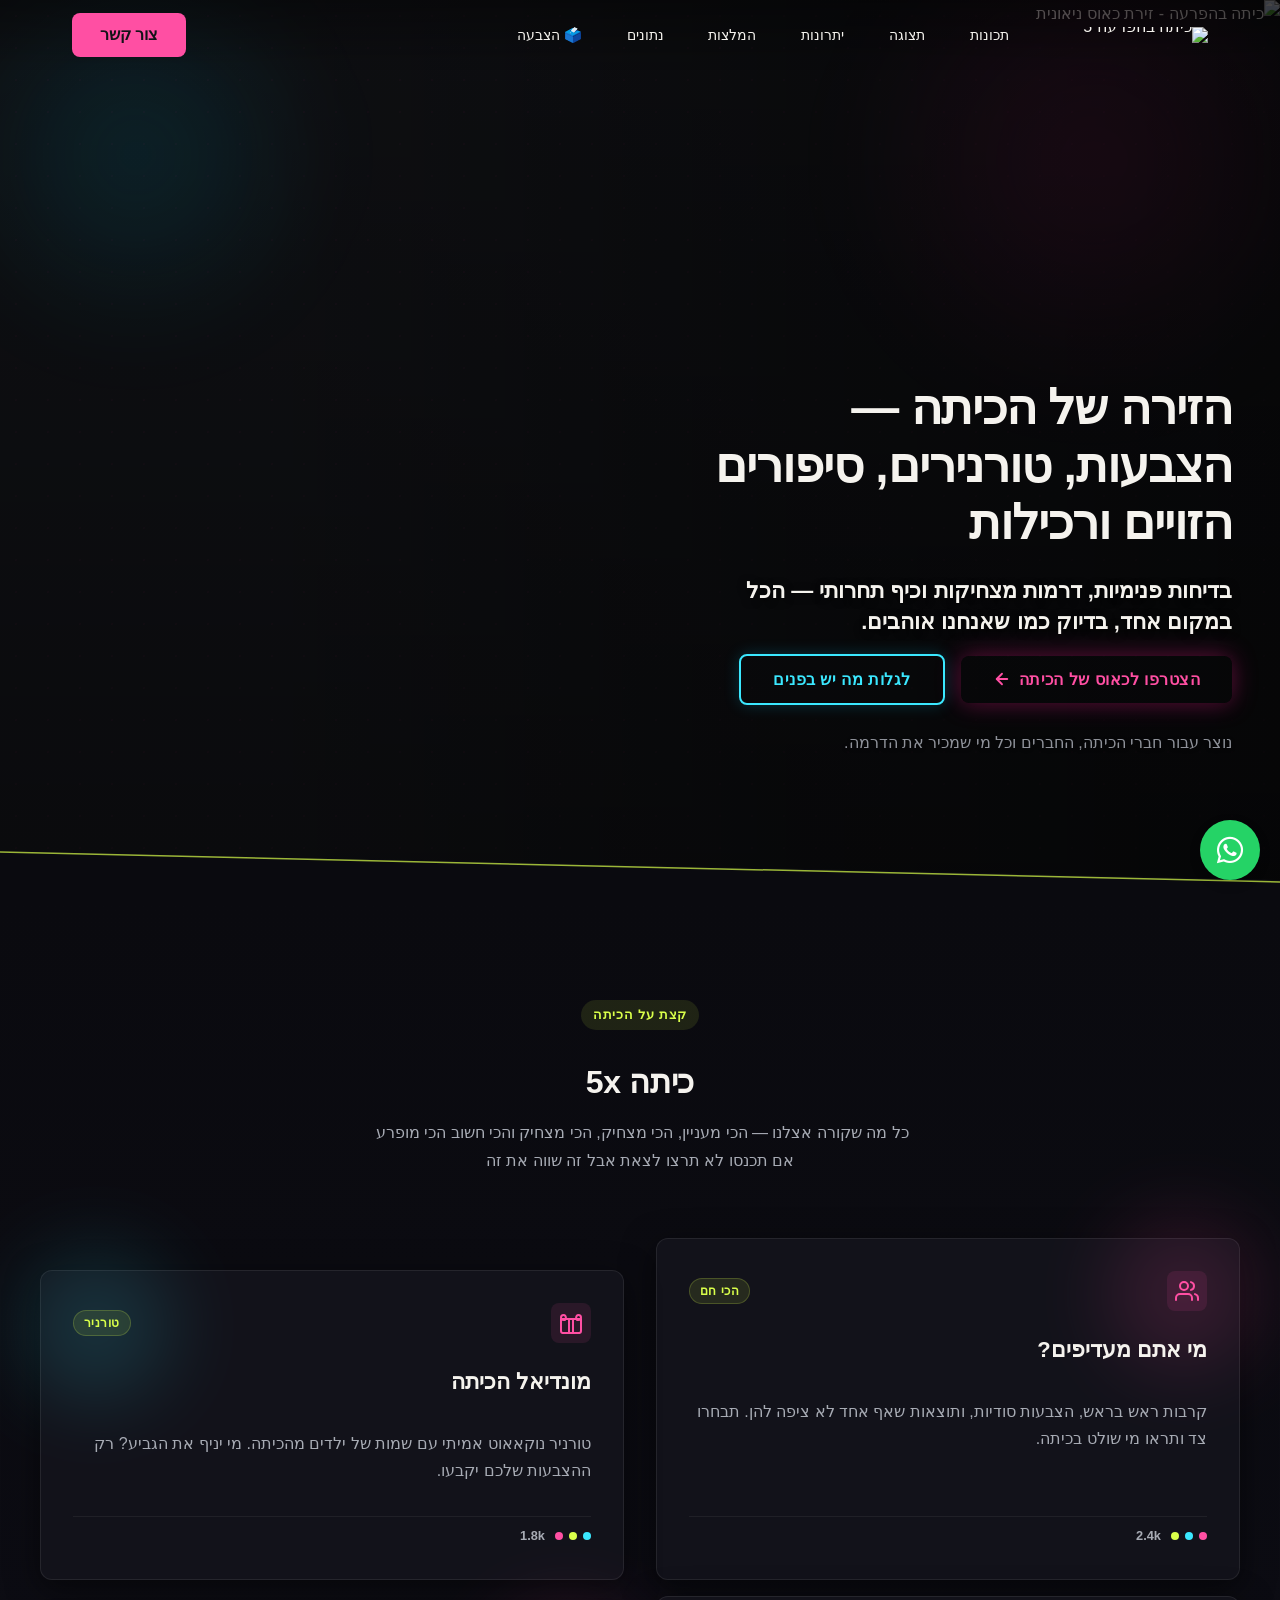
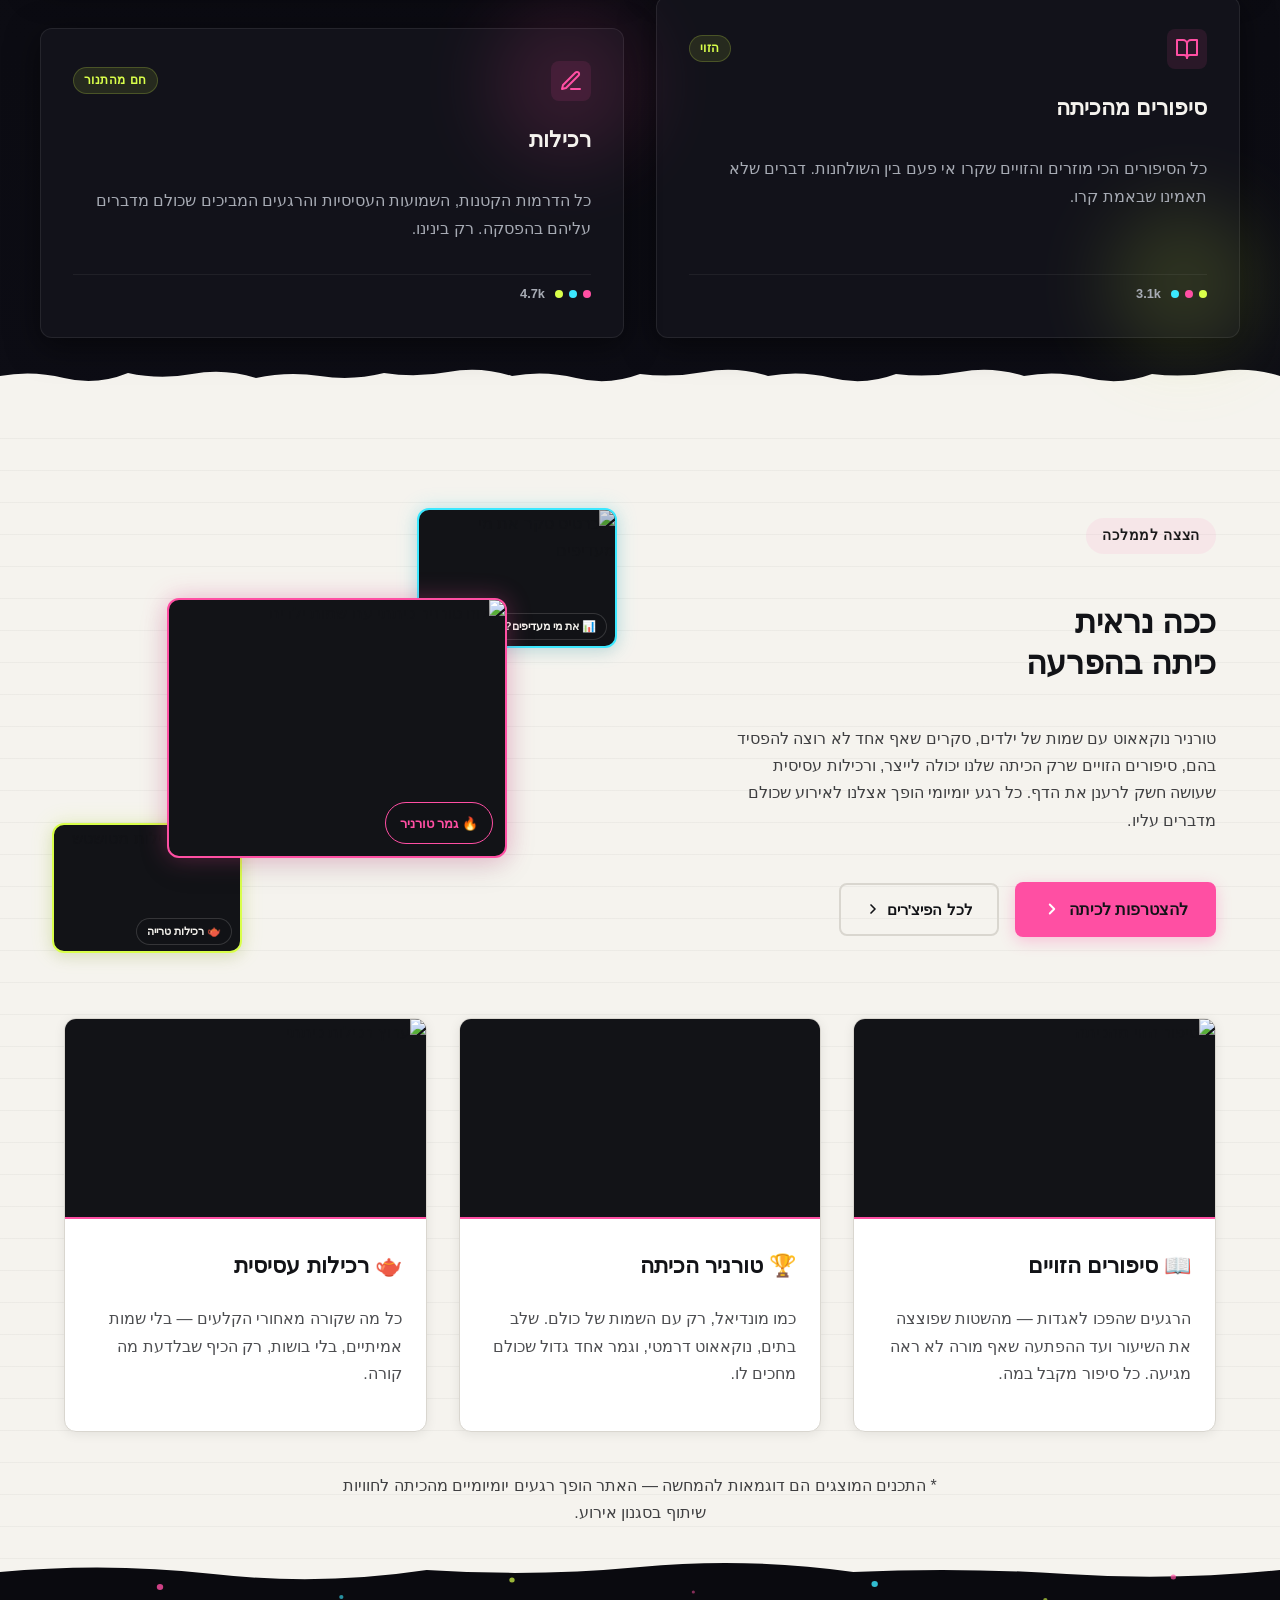
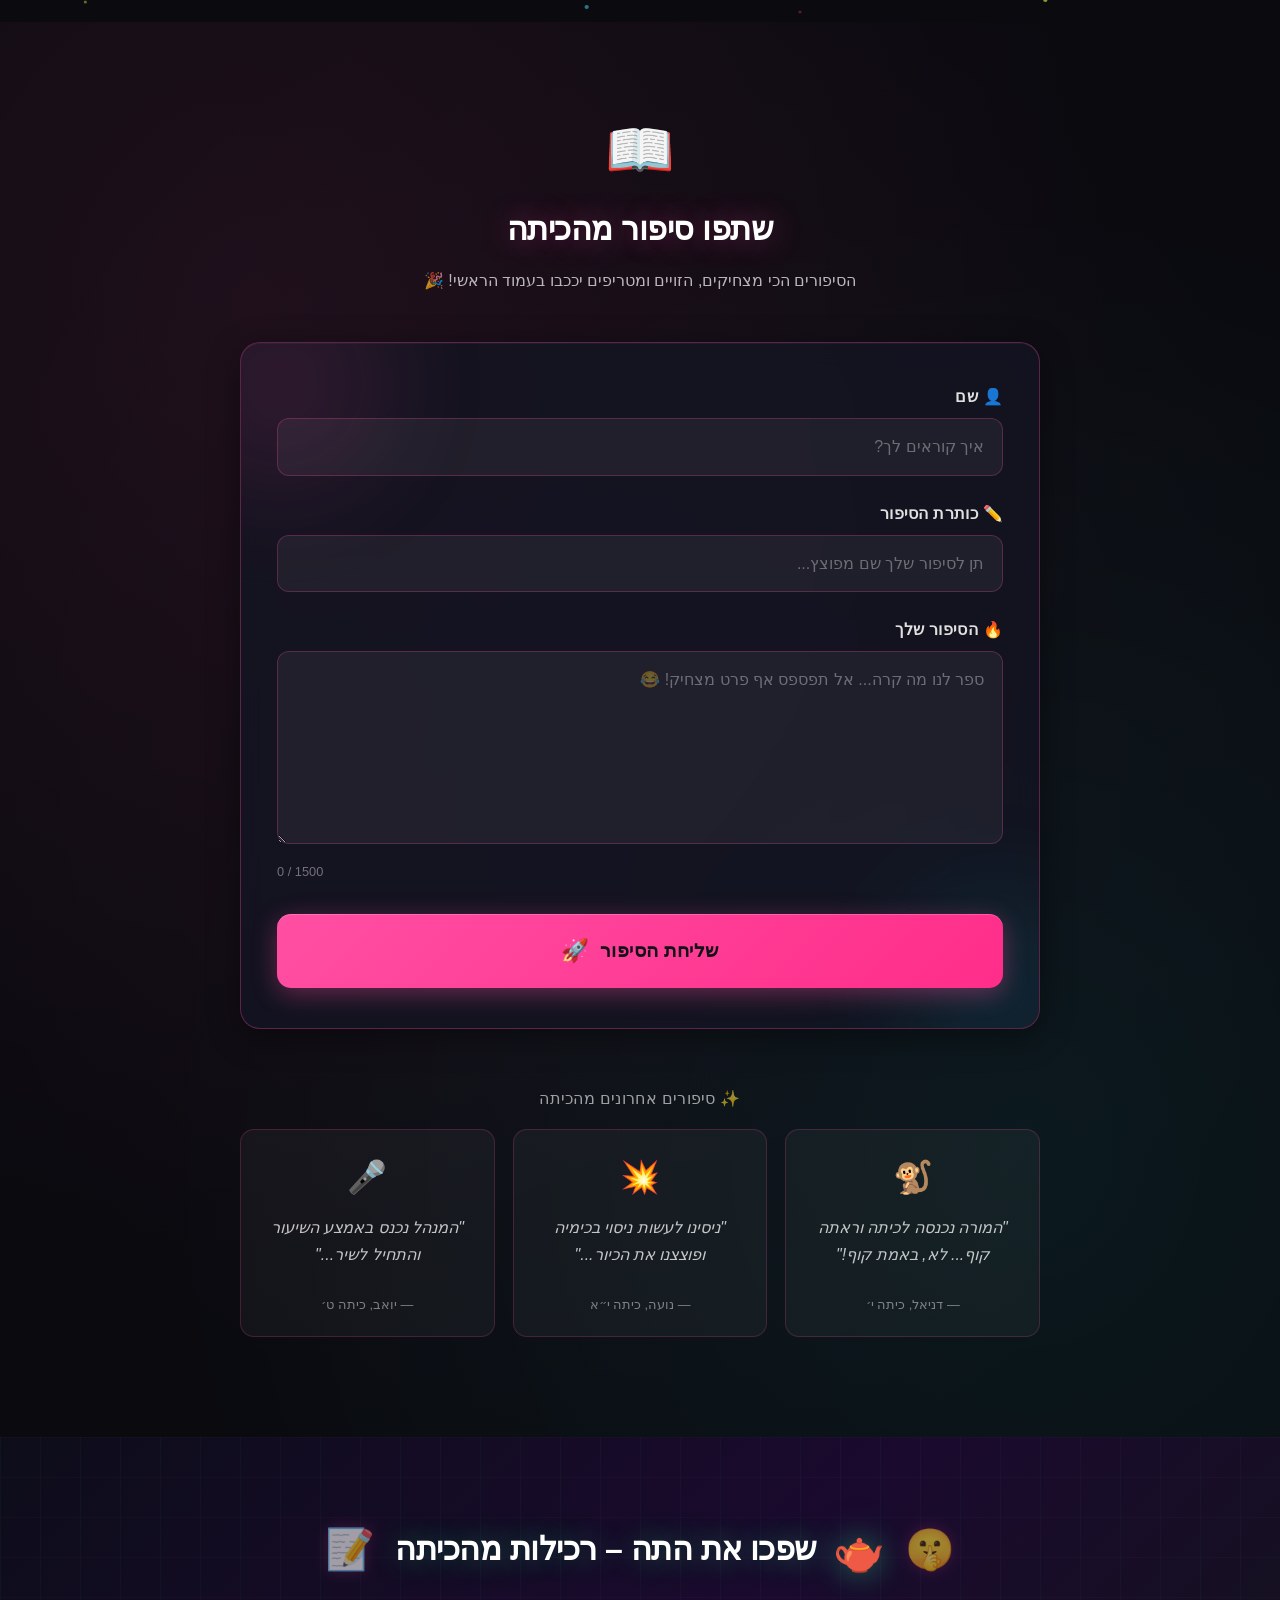
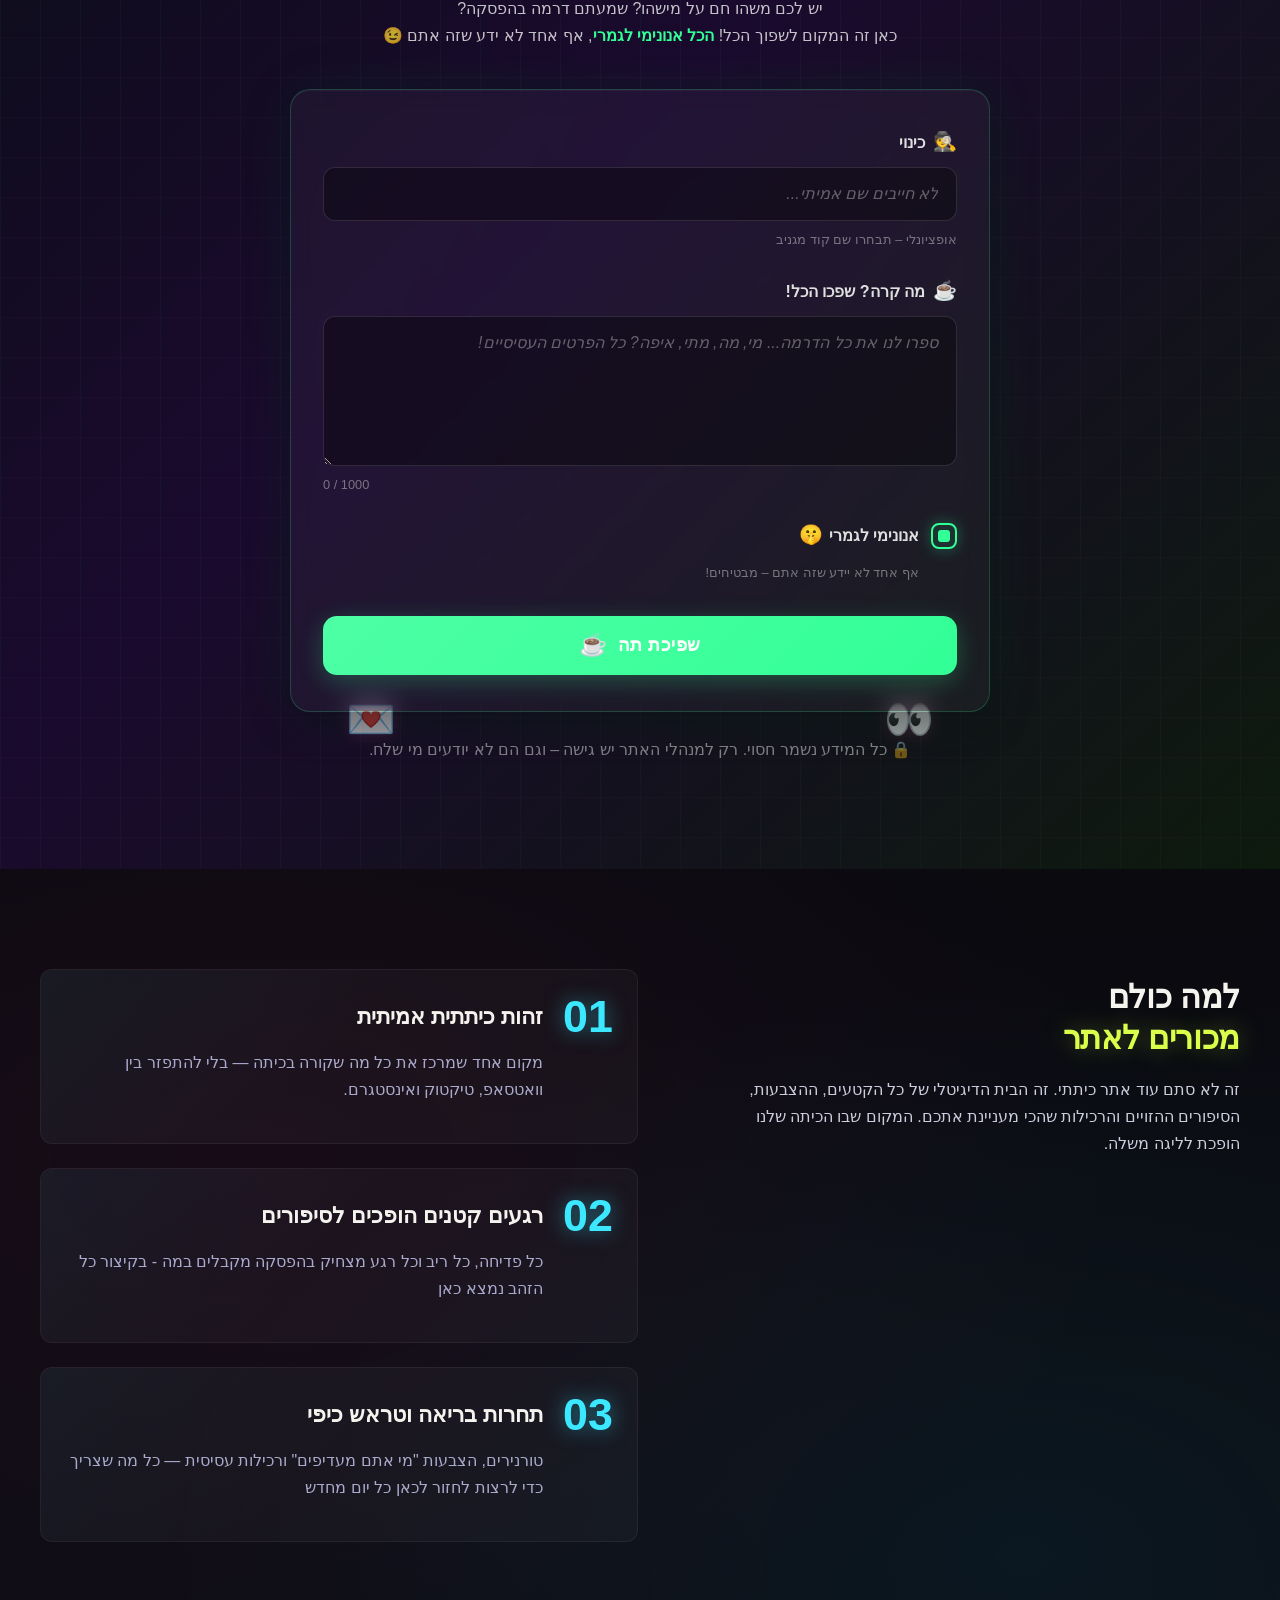
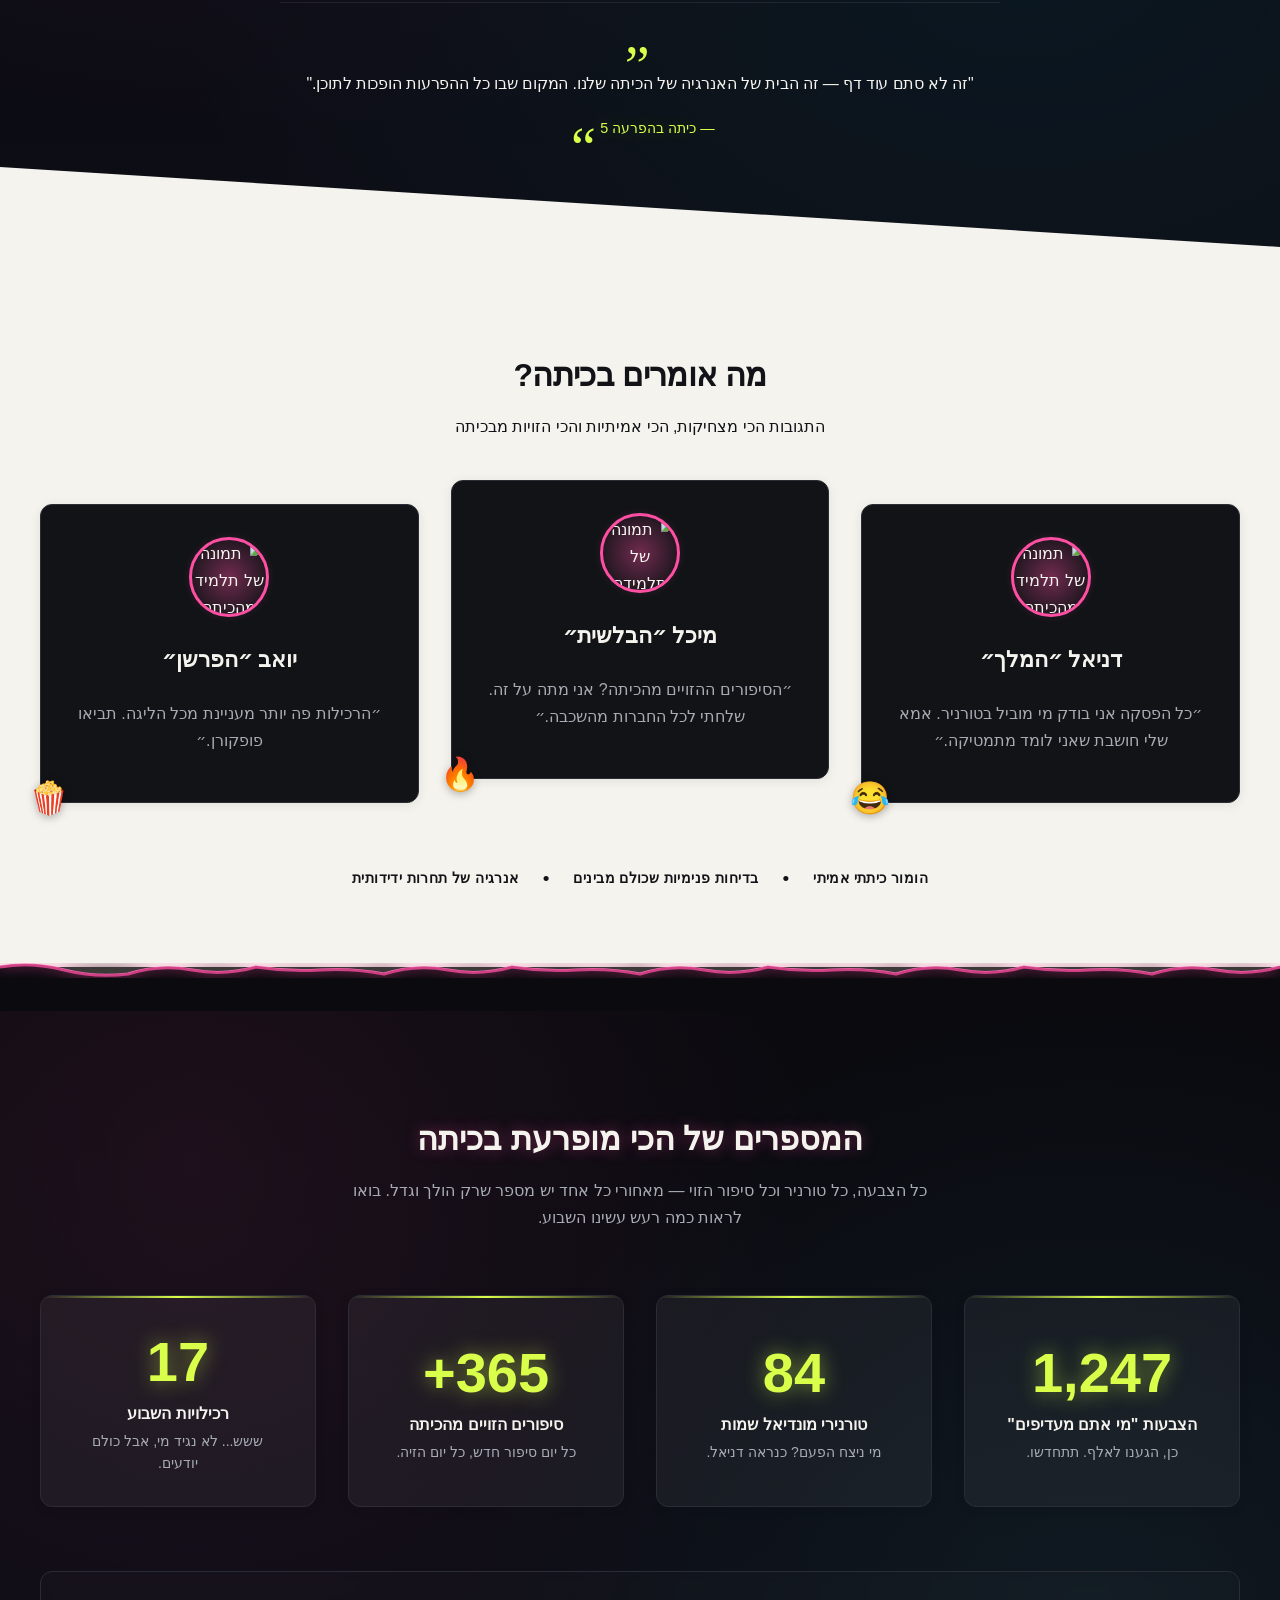
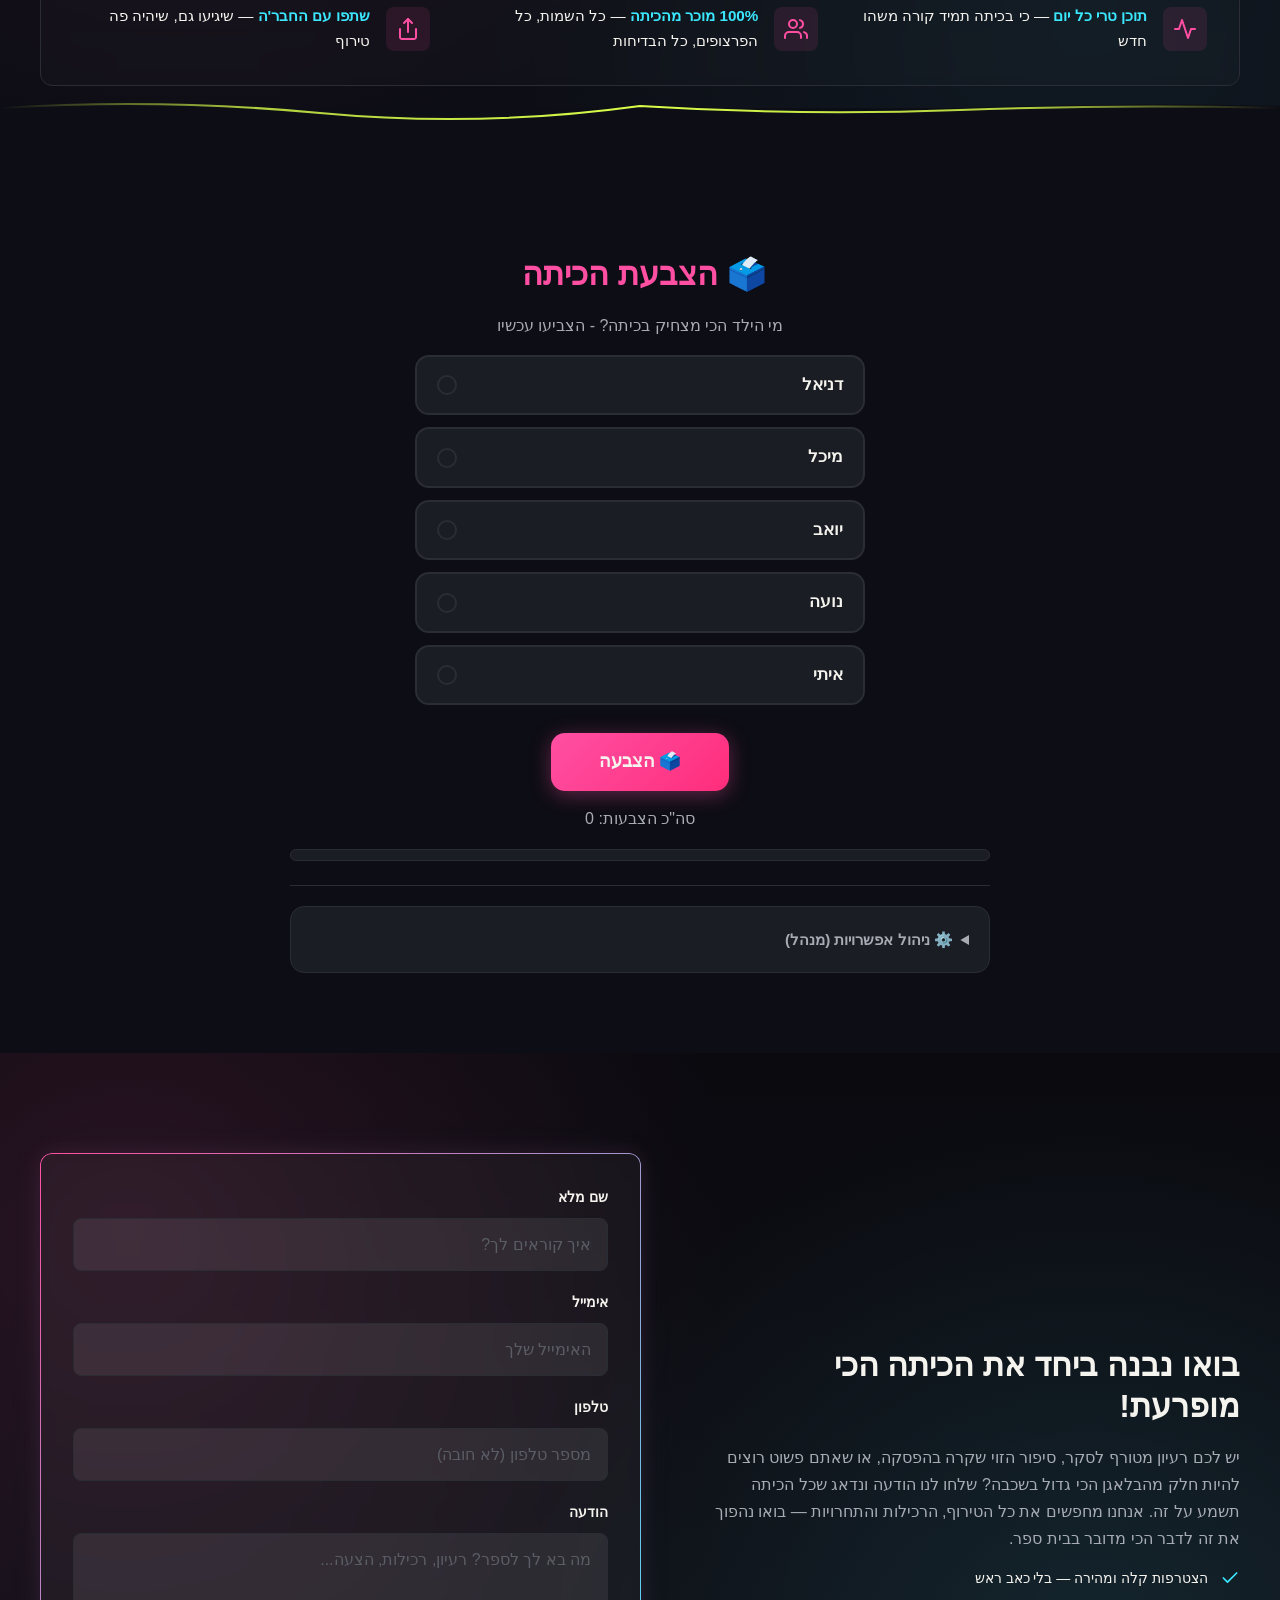
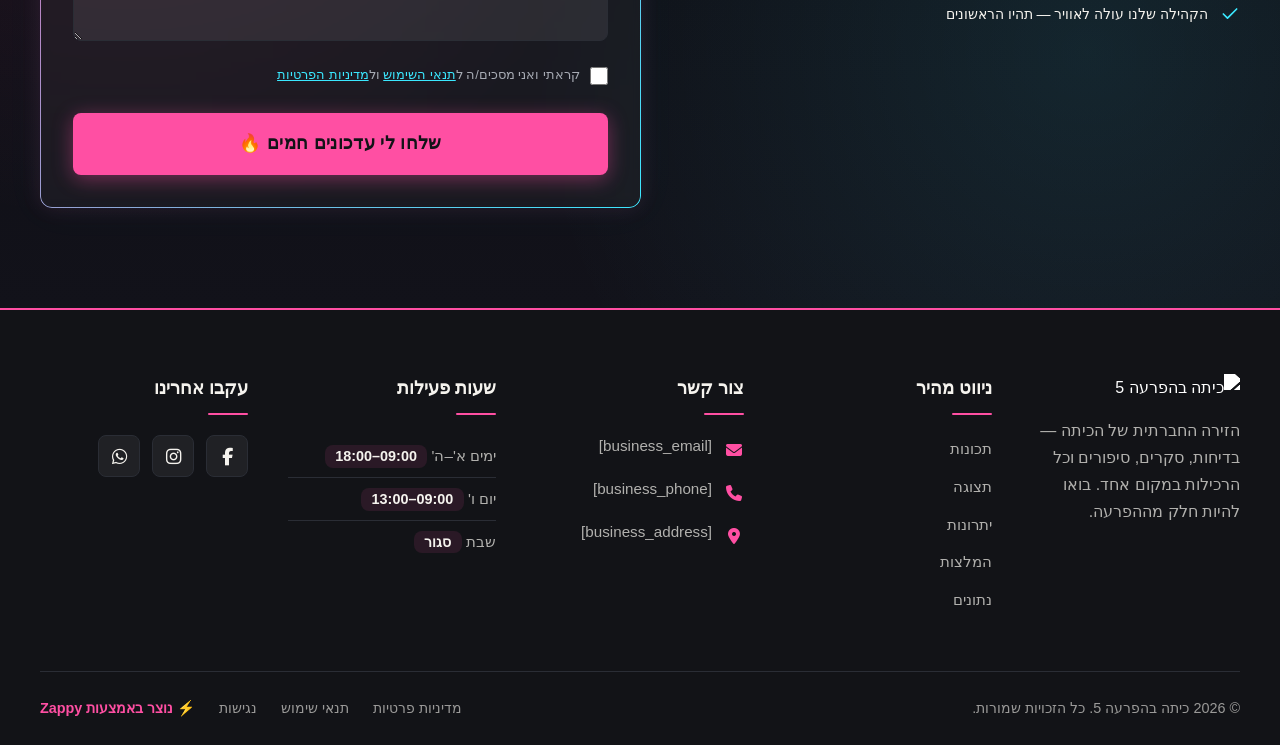
==== index.html @ 203a0c8d "Incremental sync: 1 page(s) — update_button" ====
<!DOCTYPE html>
<html lang="he" dir="rtl">
<head>
    <meta charset="UTF-8">
    <meta name="viewport" content="width=device-width, initial-scale=1.0">
    <meta name="robots" content="index, follow">
    <title>ברוכים הבאים לכאוס — כיתה בהפרעה 5</title>
    <meta name="description" content="המקום שבו הכיתה מתעוררת לחיים! הצביעו בסקרים כמו &#39;את מי אתם מעדיפים?&#39;, השתתפו בטורנירים מטורפים, קראו סיפורים פרועים ורכילות עסיסית מחיי הכיתה. היכנסו עכשיו ובואו לעשות הפרעות!">
    <meta name="keywords" content="כיתה, כיתה בהפרעה, הפרעות בע''מ, רכילות, סקרים">
    
    <!-- Favicons -->
    <link rel="icon" type="image/x-icon" href="/assets/favicon.ico">
    <link rel="icon" type="image/png" sizes="16x16" href="/assets/favicon-16x16.png">
    <link rel="icon" type="image/png" sizes="32x32" href="/assets/favicon-32x32.png">
    <link rel="icon" type="image/png" sizes="48x48" href="/assets/favicon-48x48.png">
    <link rel="icon" type="image/png" sizes="192x192" href="/assets/favicon-192x192.png">
    <link rel="icon" type="image/png" sizes="512x512" href="/assets/favicon-512x512.png">
    <link rel="apple-touch-icon" href="/assets/apple-touch-icon.png">
    <!-- Zappy Analytics -->
<script>
(function() {
  'use strict';
  
  // Configuration
  var config = {
    websiteId: 'fda3ffd8-441c-4076-8ae9-43a9175c0a34',
    apiUrl: 'https://api.zappy5.com/api/analytics/track',
    sessionDuration: 30 * 60 * 1000, // 30 minutes
    visitorDuration: 30 * 24 * 60 * 60 * 1000, // 30 days
    trackPageViews: true,
    trackClicks: true,
    trackFormSubmissions: true
  };
  
  // Generate or retrieve persistent visitor ID (30 days)
  function getVisitorId() {
    var visitorKey = 'zappy_visitor_' + config.websiteId;
    var visitor = null;
    
    try {
      visitor = localStorage.getItem(visitorKey);
      if (visitor) {
        var visitorData = JSON.parse(visitor);
        var now = Date.now();
        
        // Check if visitor ID is still valid (30 days)
        if (now - visitorData.created < config.visitorDuration) {
          // Update last seen timestamp
          visitorData.lastSeen = now;
          localStorage.setItem(visitorKey, JSON.stringify(visitorData));
          return visitorData.id;
        }
      }
    } catch (e) {
      console.warn('Zappy Analytics: LocalStorage not available');
    }
    
    // Generate new visitor ID
    var newVisitorId = 'zv_' + Date.now() + '_' + Math.random().toString(36).substr(2, 9);
    
    try {
      localStorage.setItem(visitorKey, JSON.stringify({
        id: newVisitorId,
        created: Date.now(),
        lastSeen: Date.now()
      }));
    } catch (e) {
      // Continue without local storage
    }
    
    return newVisitorId;
  }
  
  // Generate or retrieve session ID (30 minutes)
  function getSessionId() {
    var sessionKey = 'zappy_session_' + config.websiteId;
    var session = null;
    
    try {
      session = sessionStorage.getItem(sessionKey);
      if (session) {
        var sessionData = JSON.parse(session);
        var now = Date.now();
        
        // Check if session is still valid
        if (now - sessionData.timestamp < config.sessionDuration) {
          // Update timestamp
          sessionData.timestamp = now;
          sessionStorage.setItem(sessionKey, JSON.stringify(sessionData));
          return sessionData.id;
        }
      }
    } catch (e) {
      console.warn('Zappy Analytics: SessionStorage not available');
    }
    
    // Generate new session ID
    var newSessionId = 'zs_' + Date.now() + '_' + Math.random().toString(36).substr(2, 9);
    
    try {
      sessionStorage.setItem(sessionKey, JSON.stringify({
        id: newSessionId,
        timestamp: Date.now()
      }));
    } catch (e) {
      // Continue without session storage
    }
    
    return newSessionId;
  }
  
  var visitorId = getVisitorId();
  var sessionId = getSessionId();
  
  // Track an event
  function trackEvent(eventType, data) {
    data = data || {};
    
    var eventData = {
      website_id: config.websiteId,
      event_type: eventType,
      page_path: window.location.pathname,
      referrer: document.referrer || 'direct',
      visitor_id: visitorId,
      session_id: sessionId,
      metadata: data
    };
    
    // Use sendBeacon if available (better for page unload events)
    if (navigator.sendBeacon) {
      var blob = new Blob([JSON.stringify(eventData)], { type: 'application/json' });
      navigator.sendBeacon(config.apiUrl, blob);
    } else {
      // Fallback to fetch
      fetch(config.apiUrl, {
        method: 'POST',
        headers: {
          'Content-Type': 'application/json'
        },
        body: JSON.stringify(eventData),
        keepalive: true
      }).catch(function(error) {
        console.warn('Zappy Analytics: Failed to track event', error);
      });
    }
  }
  
  // Track page view
  if (config.trackPageViews) {
    trackEvent('pageview', {
      title: document.title,
      url: window.location.href
    });
  }
  
  // Track clicks on important elements
  if (config.trackClicks) {
    document.addEventListener('click', function(e) {
      var target = e.target;
      
      // Track button clicks (counted as actions)
      if (target.tagName === 'BUTTON' || target.closest('button')) {
        var button = target.tagName === 'BUTTON' ? target : target.closest('button');
        var clickMeta = {
          element: 'button',
          text: button.textContent.trim().substring(0, 100),
          id: button.id || null,
          class: button.className || null
        };
        
        trackEvent('click', clickMeta);
      }
      
      // Track link clicks (navigation - not counted as actions)
      else if (target.tagName === 'A' || target.closest('a')) {
        var link = target.tagName === 'A' ? target : target.closest('a');
        var navMeta = {
          element: 'link',
          text: link.textContent.trim().substring(0, 100),
          href: link.href,
          external: link.hostname !== window.location.hostname
        };
        
        trackEvent('navigation', navMeta);
      }
    }, true);
  }
  
  
  // Track form submissions
  if (config.trackFormSubmissions) {
    document.addEventListener('submit', function(e) {
      var form = e.target;
      
      trackEvent('form_submit', {
        form_id: form.id || null,
        form_name: form.name || null,
        form_action: form.action || null,
        form_method: form.method || 'GET'
      });
    }, true);
  }
  
  // Track time on page (send on page unload)
  var pageLoadTime = Date.now();
  
  window.addEventListener('beforeunload', function() {
    var timeOnPage = Math.floor((Date.now() - pageLoadTime) / 1000); // in seconds
    
    trackEvent('page_unload', {
      time_on_page: timeOnPage,
      page_path: window.location.pathname
    });
  });
  
  // Expose tracking function globally for custom events
  window.zappyAnalytics = {
    track: trackEvent,
    getVisitorId: function() { return visitorId; },
    getSessionId: function() { return sessionId; }
  };
  
})();
</script>
<!-- End Zappy Analytics -->
    <meta property="og:title" content="ברוכים הבאים לכאוס — כיתה בהפרעה 5">
    <meta property="og:description" content="המקום שבו הכיתה מתעוררת לחיים! הצביעו בסקרים כמו &#39;את מי אתם מעדיפים?&#39;, השתתפו בטורנירים מטורפים, קראו סיפורים פרועים ורכילות עסיסית מחיי הכיתה. היכנסו עכשיו ובואו לעשות הפרעות!">
    <meta name="twitter:card" content="summary_large_image">
    <meta name="twitter:title" content="ברוכים הבאים לכאוס — כיתה בהפרעה 5">
    <meta name="twitter:description" content="המקום שבו הכיתה מתעוררת לחיים! הצביעו בסקרים כמו &#39;את מי אתם מעדיפים?&#39;, השתתפו בטורנירים מטורפים, קראו סיפורים פרועים ורכילות עסיסית מחיי הכיתה. היכנסו עכשיו ובואו לעשות הפרעות!">
    <meta property="og:type" content="website">
  <meta property="og:locale" content="he_IL">
  
  
  
  
  
  <link rel="stylesheet" href="https://cdnjs.cloudflare.com/ajax/libs/font-awesome/6.4.0/css/all.min.css">
  <style>
    .skip-link { position: absolute; top: 0; left: 0; transform: translateY(-200%); padding: 12px 18px; background: var(--bg-dark, #1a1a1a); color: var(--text-light, #fff); font-weight: 600; border-radius: 0 0 8px 0; z-index: 10000; }
    .skip-link:focus { transform: none; outline: 2px solid var(--ring, #fff); outline-offset: 2px; }
    :focus-visible { outline: 2px solid var(--ring, currentColor); outline-offset: 3px; }
  </style>


  
    <!-- Favicons -->
    <link rel="icon" type="image/x-icon" href="/assets/favicon.ico">
    <link rel="icon" type="image/png" sizes="16x16" href="/assets/favicon-16x16.png">
    <link rel="icon" type="image/png" sizes="32x32" href="/assets/favicon-32x32.png">
    <link rel="icon" type="image/png" sizes="48x48" href="/assets/favicon-48x48.png">
    <link rel="icon" type="image/png" sizes="192x192" href="/assets/favicon-192x192.png">
    <link rel="icon" type="image/png" sizes="512x512" href="/assets/favicon-512x512.png">
    <link rel="apple-touch-icon" href="/assets/apple-touch-icon.png">
    <!-- Cookie Consent -->
    <link rel="stylesheet" href="https://cdn.jsdelivr.net/npm/vanilla-cookieconsent@3/dist/cookieconsent.css">
    <script src="https://cdn.jsdelivr.net/npm/vanilla-cookieconsent@3/dist/cookieconsent.umd.js"></script>
    <!-- Mickidum Accessibility Toolbar -->
    <script src="https://cdn.jsdelivr.net/gh/mickidum/acc_toolbar/acctoolbar/acctoolbar.min.js"></script>
    <link rel="stylesheet" href="/styles.css">
    <script>window.ZAPPY_WEBSITE_ID = "fda3ffd8-441c-4076-8ae9-43a9175c0a34"; window.ZAPPY_API_BASE = "https://api.zappy5.com";</script>

    <style id="zappy-dropdown-submenu-styles">
      /* ========== DESKTOP DROPDOWN SUBMENU STYLES ========== */
      /* Base styles for dropdown submenus - parent must be positioned */
      .nav-menu li:has(.sub-menu), nav li:has(.sub-menu), .navbar li:has(.sub-menu), #navMenu li:has(.sub-menu) { position: relative; }
      /* Submenu base - hidden by default */
      .nav-menu .sub-menu, nav .sub-menu, .navbar .sub-menu, #navMenu .sub-menu { display: block !important; position: absolute !important; top: 100%; left: 0; min-width: 220px; background: white; border-radius: 8px; box-shadow: 0 8px 25px rgba(0,0,0,0.15); padding: 8px 0; opacity: 0; visibility: hidden; transform: translateY(10px); transition: all 0.3s ease; z-index: 1000; list-style: none; pointer-events: none; }
      /* CRITICAL: Desktop hover styles to show dropdown */
      .nav-menu li:hover > .sub-menu, nav li:hover > .sub-menu, .navbar li:hover > .sub-menu, #navMenu li:hover > .sub-menu { opacity: 1 !important; visibility: visible !important; transform: translateY(0) !important; pointer-events: auto !important; }
      /* Submenu item styling */
      .sub-menu li { list-style: none; margin: 0; padding: 0; }
      .sub-menu a { display: block !important; padding: 10px 16px !important; color: var(--text-dark, #333) !important; font-weight: 500; text-decoration: none; white-space: nowrap; transition: background-color 0.2s; }
      .sub-menu .zappy-nav-child > a { padding-left: 28px !important; font-size: 0.9em !important; opacity: 0.85 !important; }
      [dir="rtl"] .sub-menu .zappy-nav-child > a, html[lang="he"] .sub-menu .zappy-nav-child > a, html[lang="ar"] .sub-menu .zappy-nav-child > a { padding-left: 10px !important; padding-right: 28px !important; }
      .sub-menu .zappy-nav-parent > a { font-weight: 600 !important; }
      .sub-menu a:hover { background-color: #f5f5f5; }
      /* RTL (Hebrew/Arabic) dropdown positioning */
      [dir="rtl"] .nav-menu .sub-menu, [dir="rtl"] nav .sub-menu, [dir="rtl"] .navbar .sub-menu, html[lang="he"] .nav-menu .sub-menu, html[lang="he"] nav .sub-menu, html[lang="he"] .navbar .sub-menu, html[lang="ar"] .nav-menu .sub-menu, html[lang="ar"] nav .sub-menu, html[lang="ar"] .navbar .sub-menu { left: auto !important; right: 0 !important; }
      /* Hide empty dropdown menus (exclude catalog sub-menus that use <a> children instead of <li>) */
      .sub-menu:empty, .sub-menu:not(:has(li:not(.zappy-hidden-menu-item))):not(:has(> a)), .sub-menu:not(:has(li)):not(:has(> a)) { display: none !important; opacity: 0 !important; visibility: hidden !important; pointer-events: none !important; }
      /* Desktop: show submenu on Menu Group hover */
      li:has(.menu-group-title):hover > .sub-menu { opacity: 1 !important; visibility: visible !important; transform: translateY(0) !important; pointer-events: auto !important; }
      /* Menu Group title styling */
      .nav-menu > li > .menu-group-title, #navMenu > li > .menu-group-title { display: inline-block; padding: 0.5rem 1rem; cursor: default; user-select: none; }
      
      /* ========== MOBILE SUBMENU STYLES ========== */
      @media (max-width: 768px) {
        .nav-menu .sub-menu, nav .sub-menu, .navbar .sub-menu, #navMenu .sub-menu { position: static !important; transform: none !important; box-shadow: none !important; background: transparent !important; max-height: 0; overflow: hidden; opacity: 0; visibility: hidden; transition: max-height 0.3s ease, opacity 0.3s ease; padding: 0 !important; border-radius: 0 !important; }
        .navbar .sub-menu.mobile-expanded, .nav-menu .sub-menu.mobile-expanded, #navMenu .sub-menu.mobile-expanded { max-height: none !important; overflow-y: visible !important; opacity: 1 !important; visibility: visible !important; padding: 8px 0 8px 16px !important; }
        [dir="rtl"] .sub-menu.mobile-expanded, html[lang="he"] .sub-menu.mobile-expanded { padding: 8px 16px 8px 0 !important; }
        /* Disable hover behavior on mobile */
        .nav-menu li:hover > .sub-menu, nav li:hover > .sub-menu, .navbar li:hover > .sub-menu, #navMenu li:hover > .sub-menu { opacity: 0; visibility: hidden; pointer-events: none; }
        .nav-menu li > .sub-menu.mobile-expanded, nav li > .sub-menu.mobile-expanded, .navbar li > .sub-menu.mobile-expanded, #navMenu li > .sub-menu.mobile-expanded { opacity: 1 !important; visibility: visible !important; pointer-events: auto !important; }
        .nav-menu li:has(.sub-menu), nav li:has(.sub-menu), .navbar li:has(.sub-menu), #navMenu li:has(.sub-menu) { display: flex !important; flex-wrap: wrap !important; align-items: center !important; position: relative !important; min-height: 44px !important; }
        .nav-menu li:has(.sub-menu) > a, nav li:has(.sub-menu) > a, .navbar li:has(.sub-menu) > a, #navMenu li:has(.sub-menu) > a { flex: 1 !important; min-width: 0 !important; }
        .nav-menu li:has(.sub-menu) > .menu-group-title, nav li:has(.sub-menu) > .menu-group-title, .navbar li:has(.sub-menu) > .menu-group-title, #navMenu li:has(.sub-menu) > .menu-group-title { flex: 1 !important; min-width: 0 !important; padding: 0 !important; line-height: inherit !important; }
        .nav-menu li:has(.sub-menu) > .sub-menu, nav li:has(.sub-menu) > .sub-menu, .navbar li:has(.sub-menu) > .sub-menu, #navMenu li:has(.sub-menu) > .sub-menu { flex-basis: 100% !important; width: 100% !important; }
        .nav-menu li:has(.sub-menu) > a [class*="chevron"], .nav-menu li:has(.sub-menu) > a [class*="arrow"], .nav-menu li:has(.sub-menu) > a .fa-chevron-down, .nav-menu li:has(.sub-menu) > a .fa-angle-down, nav li:has(.sub-menu) > a [class*="chevron"], nav li:has(.sub-menu) > a [class*="arrow"], #navMenu li:has(.sub-menu) > a [class*="chevron"], #navMenu li:has(.sub-menu) > a [class*="arrow"] { display: none !important; visibility: hidden !important; }
        .mobile-submenu-toggle { display: flex !important; align-items: center !important; justify-content: center !important; width: 44px !important; height: auto !important; background: transparent !important; border: none !important; cursor: pointer !important; color: var(--text-light) !important; position: static !important; flex-shrink: 0 !important; align-self: stretch !important; z-index: 2 !important; padding: 0 !important; margin: 0 !important; }
        .mobile-submenu-toggle::after { content: '' !important; width: 0 !important; height: 0 !important; border-left: 6px solid transparent !important; border-right: 6px solid transparent !important; border-top: 7px solid currentColor !important; transition: transform 0.3s ease !important; }
        .mobile-submenu-toggle.expanded::after { transform: rotate(180deg) !important; }
        .sub-menu a { padding: 10px 0 !important; display: block !important; color: var(--text-light) !important; white-space: normal !important; }
        .sub-menu .zappy-nav-child > a { padding-left: 28px !important; font-size: 0.9em !important; opacity: 0.85 !important; }
        [dir="rtl"] .sub-menu .zappy-nav-child > a, html[lang="he"] .sub-menu .zappy-nav-child > a, html[lang="ar"] .sub-menu .zappy-nav-child > a { padding-left: 0 !important; padding-right: 28px !important; }
        .sub-menu .zappy-nav-parent > a { font-weight: 600 !important; }
        .nav-menu.active, #navMenu.active { max-width: 100vw !important; overflow-x: hidden !important; box-sizing: border-box !important; }
        .navbar .sub-menu li a, nav.navbar .sub-menu li a, .zappy-products-dropdown .sub-menu a { color: var(--text-light) !important; }
      }
      @media (min-width: 769px) { .mobile-submenu-toggle { display: none !important; } }
    </style>

    <style id="zappy-widget-visibility">
      html[dir="rtl"] .whatsapp-float { right: 20px !important; left: auto !important; }
      html[dir="ltr"] .whatsapp-float, html:not([dir]) .whatsapp-float { left: 20px !important; right: auto !important; }
      html[dir="rtl"] #mic-access-tool-general-button, html[dir="rtl"] .mic-access-tool-general-button,
      html[dir="rtl"] #mic-init-access-tool .mic-access-tool-general-button,
      html[dir="rtl"] #mic-init-access-tool #mic-access-tool-general-button,
      html[dir="rtl"] ._access-icon { left: 20px !important; right: auto !important; }
      html[dir="ltr"] #mic-access-tool-general-button, html[dir="ltr"] .mic-access-tool-general-button,
      html[dir="ltr"] #mic-init-access-tool .mic-access-tool-general-button,
      html[dir="ltr"] #mic-init-access-tool #mic-access-tool-general-button,
      html[dir="ltr"] ._access-icon,
      html:not([dir]) #mic-access-tool-general-button, html:not([dir]) .mic-access-tool-general-button,
      html:not([dir]) #mic-init-access-tool .mic-access-tool-general-button,
      html:not([dir]) #mic-init-access-tool #mic-access-tool-general-button,
      html:not([dir]) ._access-icon { right: 20px !important; left: auto !important; }
      @media (max-width: 768px) { .whatsapp-float { display: flex !important; } }
      @media (min-width: 769px) { .whatsapp-float { display: flex !important; } }
      @media (max-width: 768px) {
        #mic-access-tool-general-button, .mic-access-tool-general-button,
        #mic-init-access-tool .mic-access-tool-general-button, #mic-init-access-tool #mic-access-tool-general-button,
        ._access-icon { display: flex !important; visibility: visible !important; opacity: 1 !important; pointer-events: auto !important; }
        #mic-access-tool-box.opened-mic-access-tool, .mic-access-tool-box.opened-mic-access-tool,
        #mic-init-access-tool #mic-access-tool-box.opened-mic-access-tool {
          visibility: visible !important; opacity: 1 !important; pointer-events: auto !important;
        }
      }
      @media (min-width: 769px) {
        #mic-access-tool-general-button, .mic-access-tool-general-button,
        #mic-init-access-tool .mic-access-tool-general-button, #mic-init-access-tool #mic-access-tool-general-button,
        ._access-icon { display: flex !important; visibility: visible !important; opacity: 1 !important; pointer-events: auto !important; }
        #mic-access-tool-box.opened-mic-access-tool, .mic-access-tool-box.opened-mic-access-tool,
        #mic-init-access-tool #mic-access-tool-box.opened-mic-access-tool {
          visibility: visible !important; opacity: 1 !important; pointer-events: auto !important;
        }
      }
    </style>
</head>
<body>
<a class="skip-link" href="#main">דלג לתוכן הראשי</a>
  <nav class="navbar" dir="rtl">
  <button class="mobile-toggle" id="mobileToggle" aria-label="Menu">
    <svg class="hamburger-icon" width="24" height="24" viewBox="0 0 24 24" fill="none">
      <path d="M3 12h18M3 6h18M3 18h18" stroke="currentColor" stroke-width="2" stroke-linecap="round"></path>
    </svg>
    <svg class="close-icon" width="24" height="24" viewBox="0 0 24 24" fill="none" style="display: none;">
      <path d="M18 6L6 18M6 6l12 12" stroke="currentColor" stroke-width="2" stroke-linecap="round"></path>
    </svg>
  </button>
  
  <button class="phone-header-btn" data-phone="[business_phone]" aria-label="Call">
    <svg width="20" height="20" viewBox="0 0 24 24" fill="currentColor">
      <path d="M22 16.92v3a2 2 0 0 1-2.18 2 19.79 19.79 0 0 1-8.63-3.07 19.5 19.5 0 0 1-6-6 19.79 19.79 0 0 1-3.07-8.67A2 2 0 0 1 4.11 2h3a2 2 0 0 1 2 1.72 12.84 12.84 0 0 0 .7 2.81 2 2 0 0 1-.45 2.11L8.09 9.91a16 16 0 0 0 6 6l1.27-1.27a2 2 0 0 1 2.11-.45 12.84 12.84 0 0 0 2.81.7A2 2 0 0 1 22 16.92z"></path>
    </svg>
  </button>

  <div class="nav-container">
    <div class="nav-right-group"><div class="nav-brand">
      <a href="/" class="logo-link"><img class="logo" src="/assets/site-----image-1.webp" alt="כיתה בהפרעה 5"></a>
    </div><ul class="nav-menu" id="navMenu"><li><a href="#features">תכונות</a></li><li><a href="#showcase">תצוגה</a></li><li><a href="#benefits">יתרונות</a></li><li><a href="#testimonials">המלצות</a></li><li><a href="#stats">נתונים</a></li><li><a href="#class-poll">🗳️ הצבעה</a></li><li class="mobile-contact-link nav-cta-mobile-item"><a href="#cta" class="nav-cta-btn">צור קשר</a></li></ul></div>
    
    
    
    <div class="nav-cta-container">
      <a href="#cta" class="nav-cta-btn">צור קשר</a>
    </div>
  </div>
</nav>
<script>

// Navbar Mobile Menu Toggle and Contrast Fix
(function() {
  // Use 'load' event instead of 'DOMContentLoaded' to ensure we run AFTER all other scripts
  window.addEventListener('load', function() {
    
    // FIX MOBILE BUTTON CONTRAST
    // Detect navbar background color and apply contrasting color to mobile buttons
    const navbar = document.querySelector('.navbar, nav, header');
    if (!navbar) {
      console.log('[Navbar] Navbar element not found');
      return;
    }
    
    // DECLARE VARIABLES EARLY to avoid Temporal Dead Zone errors
    // These are used in multiple places below
    let mobileToggle = document.getElementById('mobileToggle') ||
                       document.querySelector('.mobile-toggle') ||
                       document.querySelector('.hamburger') ||
                       document.querySelector('.hamburger-menu') ||
                       document.querySelector('.menu-toggle') ||
                       document.querySelector('.burger-menu') ||
                       document.querySelector('[aria-label="Menu"]') ||
                       document.querySelector('[aria-label="תפריט"]');
    
    const phoneBtn = document.querySelector('.phone-header-btn');
    
    const computedStyle = window.getComputedStyle(navbar);
    let bgColor = computedStyle.backgroundColor;
    
    console.log('[Navbar] Initial navbar background:', bgColor);
    
    // Check if background is transparent or rgba with 0 alpha
    const isTransparent = bgColor === 'transparent' || 
                         bgColor === 'rgba(0, 0, 0, 0)' ||
                         (bgColor.startsWith('rgba') && bgColor.includes(', 0)'));
    
    if (isTransparent) {
      // Check for background-image or gradient
      const bgImage = computedStyle.backgroundImage;
      if (bgImage && bgImage !== 'none') {
        console.log('[Navbar] Navbar has background image/gradient, using dark text');
        bgColor = 'rgb(240, 240, 240)'; // Assume light background
      } else {
        // Transparent navbar - check body background
        const bodyBg = window.getComputedStyle(document.body).backgroundColor;
        console.log('[Navbar] Navbar transparent, using body background:', bodyBg);
        bgColor = bodyBg;
      }
    }
    
    // Calculate luminance to determine if background is light or dark
    const rgb = bgColor.match(/\d+/g);
    if (rgb && rgb.length >= 3) {
      const r = parseInt(rgb[0]);
      const g = parseInt(rgb[1]);
      const b = parseInt(rgb[2]);
      const luminance = (0.299 * r + 0.587 * g + 0.114 * b) / 255;
      
      // Mobile button colors are set by Claude's AI-generated CSS (same as .nav-menu a)
      // No dynamic color overrides needed - colors come from the generated navbar CSS
      console.log('[Navbar] Mobile button colors preserved from Claude CSS (luminance:', luminance.toFixed(2) + ')');
      
      // FIX ICON SIZES - Ensure SVGs are properly sized and visible
      // INJECT CRITICAL CSS TO OVERRIDE ANY CONFLICTING RULES
      const criticalCSS = document.createElement('style');
      criticalCSS.id = 'zappy-mobile-nav-fix';
      const htmlLang = document.documentElement.lang || 'en';
      const htmlDir = document.documentElement.dir || 'ltr';
      // Check both dir attribute AND lang for RTL detection
      // dir="rtl" is the most reliable indicator
      const isRTL = htmlDir === 'rtl' || htmlLang === 'he' || htmlLang === 'ar';
      
      criticalCSS.textContent = `
        /* Hide mobile buttons on desktop, show only on mobile */
        @media (min-width: 769px) {
          .mobile-toggle,
          .phone-header-btn {
            display: none !important;
          }
        }
        
        /* Show and position mobile buttons correctly on mobile */
        @media (max-width: 768px) {
          .navbar,
          nav.navbar {
            min-height: 70px !important;
          }

          .mobile-toggle,
          .phone-header-btn {
            position: absolute !important;
            top: 0 !important;
            bottom: 0 !important;
            margin-top: auto !important;
            margin-bottom: auto !important;
            transform: none !important;
            z-index: 1001 !important;
            display: flex !important;
            align-items: center !important;
            justify-content: center !important;
            width: 36px !important;
            height: 36px !important;
            border-radius: 50% !important;
            border: none !important;
            cursor: pointer !important;
            padding: 6px !important;
            background: none !important;
            color: var(--nav-text, var(--text-light)) !important;
            touch-action: manipulation !important;
            -webkit-tap-highlight-color: transparent !important;
          }

          html[data-zappy-site-type="ecommerce"] .phone-header-btn,
          body[data-zappy-site-type="ecommerce"] .phone-header-btn,
          html[data-zappy-site-type="ecommerce"] header .phone-header-btn,
          html[data-zappy-site-type="ecommerce"] nav .phone-header-btn {
            display: none !important;
            visibility: hidden !important;
            width: 0 !important;
            height: 0 !important;
            min-width: 0 !important;
            overflow: hidden !important;
          }
          
          /* LTR positioning (default): hamburger LEFT, phone RIGHT */
          html:not([dir="rtl"]):not([lang="he"]):not([lang="ar"]) .mobile-toggle,
          html[dir="ltr"] .mobile-toggle {
            left: 12px !important;
            right: auto !important;
          }
          html:not([dir="rtl"]):not([lang="he"]):not([lang="ar"]) .phone-header-btn,
          html[dir="ltr"] .phone-header-btn {
            right: 12px !important;
            left: auto !important;
          }
          
          /* RTL positioning: hamburger RIGHT, phone LEFT */
          html[dir="rtl"] .mobile-toggle,
          html[lang="he"] .mobile-toggle,
          html[lang="ar"] .mobile-toggle {
            right: 12px !important;
            left: auto !important;
          }
          html[dir="rtl"] .phone-header-btn,
          html[lang="he"] .phone-header-btn,
          html[lang="ar"] .phone-header-btn {
            left: 12px !important;
            right: auto !important;
          }
          
          /* CRITICAL: Ensure nav-container has min-height on mobile */
          /* All children are positioned absolutely/fixed on mobile, so height:auto collapses to 0 */
          .nav-container {
            min-height: 70px !important;
            position: relative !important;
          }
          
          /* Ensure SVG icons are properly sized and inherit color */
          .mobile-toggle svg,
          .phone-header-btn svg {
            width: 24px !important;
            height: 24px !important;
            /* Don't force display - let JavaScript control hamburger/close toggle */
          }
          
          /* Reset nav-cta-container on mobile - remove desktop box-shadow/padding */
          /* that creates a visible ghost box when CTA button is hidden */
          .nav-cta-container {
            box-shadow: none !important;
            padding: 0 !important;
          }
          
          /* Hide nav-cta-container entirely on mobile when there's no lang-switcher */
          /* (only the CTA button is inside, and it's hidden on mobile) */
          .nav-cta-container:not(:has(.lang-switcher)) {
            display: none !important;
          }
          
          /* CRITICAL: Prevent hero image fade gradient from bleeding over headline text */
          /* The .image-fade-gradient has bottom: -30px (extends below parent) */
          /* On mobile stacked layout, this overlaps the h1 text below the image */
          .hero-image-column {
            overflow: hidden !important;
          }
          .image-fade-gradient {
            bottom: 0 !important;
          }
          
          /* Hide desktop language switcher on mobile - hamburger menu handles it */
          /* High specificity to override stored CSS */
          .lang-switcher,
          .nav-cta-container .lang-switcher,
          .nav-container .lang-switcher,
          .navbar .lang-switcher,
          .navbar .nav-cta-container .lang-switcher {
            display: none !important;
          }
        }
      `;
      
      // Remove existing fix if present and inject new one
      const existing = document.getElementById('zappy-mobile-nav-fix');
      if (existing) existing.remove();
      document.head.appendChild(criticalCSS);
      
      console.log('[Navbar] Critical CSS injected for mobile nav positioning');
      
      // ONLY apply inline positioning styles on mobile viewport
      // On desktop, the CSS handles hiding these buttons with display: none
      // Inline styles were breaking desktop layout by overriding CSS
      const isMobileViewport = window.innerWidth <= 768;
      
      if (mobileToggle) {
        // Icon sizing applies to all viewports for consistency
        const hamburgerIcon = mobileToggle.querySelector('.hamburger-icon');
        const closeIcon = mobileToggle.querySelector('.close-icon');
        
        if (hamburgerIcon) {
          hamburgerIcon.style.setProperty('width', '24px', 'important');
          hamburgerIcon.style.setProperty('height', '24px', 'important');
          hamburgerIcon.style.setProperty('display', 'block', 'important'); // Show hamburger by default
        }
        if (closeIcon) {
          closeIcon.style.setProperty('width', '24px', 'important');
          closeIcon.style.setProperty('height', '24px', 'important');
          closeIcon.style.setProperty('display', 'none', 'important'); // Hide close icon by default
        }
        
        // ONLY set positioning inline styles on mobile
        if (isMobileViewport) {
          mobileToggle.style.setProperty('position', 'absolute', 'important');
          mobileToggle.style.setProperty('top', '0', 'important');
          mobileToggle.style.setProperty('bottom', '0', 'important');
          mobileToggle.style.setProperty('margin-top', 'auto', 'important');
          mobileToggle.style.setProperty('margin-bottom', 'auto', 'important');
          mobileToggle.style.setProperty('transform', 'none', 'important');
          mobileToggle.style.setProperty('z-index', '1001', 'important');
          
          // Clear any inline left/right so CSS can take over based on html[dir]
          mobileToggle.style.removeProperty('left');
          mobileToggle.style.removeProperty('right');
          
          console.log('[Navbar] Mobile toggle positioning applied (mobile viewport)');
        } else {
          // On desktop, clear any positioning styles to let CSS handle it
          mobileToggle.style.removeProperty('position');
          mobileToggle.style.removeProperty('top');
          mobileToggle.style.removeProperty('transform');
          mobileToggle.style.removeProperty('z-index');
          mobileToggle.style.removeProperty('left');
          mobileToggle.style.removeProperty('right');
          console.log('[Navbar] Desktop viewport - cleared mobile toggle inline positioning');
        }
      }
      
      if (phoneBtn) {
        // Icon sizing applies to all viewports
        const phoneIcon = phoneBtn.querySelector('svg');
        if (phoneIcon) {
          phoneIcon.style.width = '24px';
          phoneIcon.style.height = '24px';
          phoneIcon.setAttribute('width', '24');
          phoneIcon.setAttribute('height', '24');
        }
        
        // ONLY set positioning inline styles on mobile
        if (isMobileViewport) {
          phoneBtn.style.setProperty('position', 'absolute', 'important');
          phoneBtn.style.setProperty('top', '0', 'important');
          phoneBtn.style.setProperty('bottom', '0', 'important');
          phoneBtn.style.setProperty('margin-top', 'auto', 'important');
          phoneBtn.style.setProperty('margin-bottom', 'auto', 'important');
          phoneBtn.style.setProperty('transform', 'none', 'important');
          phoneBtn.style.setProperty('z-index', '1001', 'important');
          
          // Clear any inline left/right so CSS can take over based on html[dir]
          phoneBtn.style.removeProperty('left');
          phoneBtn.style.removeProperty('right');
          
          console.log('[Navbar] Phone button positioning applied (mobile viewport)');
        } else {
          // On desktop, clear any positioning styles to let CSS handle it
          phoneBtn.style.removeProperty('position');
          phoneBtn.style.removeProperty('top');
          phoneBtn.style.removeProperty('transform');
          phoneBtn.style.removeProperty('z-index');
          phoneBtn.style.removeProperty('left');
          phoneBtn.style.removeProperty('right');
          console.log('[Navbar] Desktop viewport - cleared phone button inline positioning');
        }
      }
    } else {
      console.log('[Navbar] Could not parse background color:', bgColor);
    }
    
    // MOBILE MENU TOGGLE
    // Re-query in case DOM changed (mobileToggle already declared at top of function)
    mobileToggle = document.getElementById('mobileToggle') ||
                   document.querySelector('.mobile-toggle') ||
                   document.querySelector('.hamburger') ||
                   document.querySelector('.hamburger-menu') ||
                   document.querySelector('.menu-toggle') ||
                   document.querySelector('.burger-menu') ||
                   document.querySelector('[aria-label="Menu"]') ||
                   document.querySelector('[aria-label="תפריט"]');
    
    // EXPANDED SEARCH: Find nav menu by ID or class
    const navMenu = document.getElementById('navMenu') ||
                  document.querySelector('.nav-menu') ||
                  document.querySelector('.nav-links') ||
                  document.querySelector('nav ul:not(.submenu)');
    
    if (!mobileToggle || !navMenu) {
      console.log('[Navbar] Mobile toggle or menu not found:', { toggle: !!mobileToggle, menu: !!navMenu });
      return;
    }
    
    // Ensure navMenu has ID for CSS targeting
    if (!navMenu.id) {
      navMenu.id = 'navMenu';
    }
    
    console.log('[Navbar] Initializing mobile menu...');
    
    // Remove any existing event listeners by cloning the button
    const newToggle = mobileToggle.cloneNode(true);
    mobileToggle.parentNode.replaceChild(newToggle, mobileToggle);
    
    // Toggle menu handler (shared by click and touchend)
    function handleToggle(e) {
      e.preventDefault();
      e.stopPropagation();
      
      const hamburgerIcon = newToggle.querySelector('.hamburger-icon');
      const closeIcon = newToggle.querySelector('.close-icon');
      const isActive = navMenu.classList.contains('active');
      
      if (isActive) {
        // Close menu
        navMenu.classList.remove('active');
        if (hamburgerIcon) hamburgerIcon.style.setProperty('display', 'block', 'important');
        if (closeIcon) closeIcon.style.setProperty('display', 'none', 'important');
        document.body.style.overflow = '';
        document.body.classList.remove('menu-open');
        console.log('[Navbar] Menu closed');
      } else {
        // Open menu
        navMenu.classList.add('active');
        if (hamburgerIcon) hamburgerIcon.style.setProperty('display', 'none', 'important');
        if (closeIcon) closeIcon.style.setProperty('display', 'block', 'important');
        document.body.style.overflow = 'hidden';
        document.body.classList.add('menu-open');
        console.log('[Navbar] Menu opened');
      }
    }
    
    // Use click for desktop/emulation and touchend as iOS Safari fallback.
    // Prevent double-fire with a timestamp guard.
    var lastToggleTime = 0;
    function guardedToggle(e) {
      var now = Date.now();
      if (now - lastToggleTime < 300) return;
      lastToggleTime = now;
      handleToggle(e);
    }
    
    newToggle.addEventListener('click', guardedToggle);
    newToggle.addEventListener('touchend', guardedToggle);

    // Close the full-screen overlay menu on Escape
    document.addEventListener('keydown', function(e) {
      if ((e.key === 'Escape' || e.key === 'Esc') && navMenu.classList.contains('active')) {
        const hamburgerIcon = newToggle.querySelector('.hamburger-icon');
        const closeIcon = newToggle.querySelector('.close-icon');
        navMenu.classList.remove('active');
        if (hamburgerIcon) hamburgerIcon.style.setProperty('display', 'block', 'important');
        if (closeIcon) closeIcon.style.setProperty('display', 'none', 'important');
        document.body.style.overflow = '';
        document.body.classList.remove('menu-open');
        console.log('[Navbar] Menu closed (Escape)');
      }
    });
    
    // Close menu when clicking nav links (but NOT dropdown toggles)
    const navLinks = navMenu.querySelectorAll('a');
    navLinks.forEach(function(link) {
      link.addEventListener('click', function() {
        // Don't close if it's a dropdown child (unless it's a real navigation link)
        if (this.getAttribute('href') === '#') return;
        
        const hamburgerIcon = newToggle.querySelector('.hamburger-icon');
        const closeIcon = newToggle.querySelector('.close-icon');
        
        navMenu.classList.remove('active');
        if (hamburgerIcon) hamburgerIcon.style.setProperty('display', 'block', 'important');
        if (closeIcon) closeIcon.style.setProperty('display', 'none', 'important');
        document.body.style.overflow = '';
        document.body.classList.remove('menu-open');
        console.log('[Navbar] Menu closed (link clicked)');
      });
    });
    
    // DROPDOWN MENU TOGGLE (for mobile and touch devices)
    var dropdownToggles = navMenu.querySelectorAll('.dropdown-toggle');
    dropdownToggles.forEach(function(toggle) {
      toggle.addEventListener('click', function(e) {
        e.preventDefault();
        e.stopPropagation();
        var parent = this.closest('.nav-dropdown');
        if (!parent) return;
        
        // Close other open dropdowns at the same level
        var siblings = parent.parentNode.querySelectorAll('.nav-dropdown.open');
        siblings.forEach(function(sib) {
          if (sib !== parent) sib.classList.remove('open');
        });
        
        parent.classList.toggle('open');
        console.log('[Navbar] Dropdown toggled:', parent.classList.contains('open') ? 'open' : 'closed');
      });
    });
    
    // Close dropdowns when clicking outside
    document.addEventListener('click', function(e) {
      if (!e.target.closest('.nav-dropdown')) {
        var openDropdowns = document.querySelectorAll('.nav-dropdown.open');
        openDropdowns.forEach(function(dd) { dd.classList.remove('open'); });
      }
    });
    
    console.log('[Navbar] Dropdown handlers initialized for ' + dropdownToggles.length + ' dropdowns');
    
    // Phone button functionality (phoneBtn already declared at top of function)
    if (phoneBtn) {
      phoneBtn.addEventListener('click', function() {
        // Get phone number from placeholder in page or use default
        const phoneLinks = document.querySelectorAll('a[href^="tel:"]');
        const phoneNumber = phoneLinks.length > 0 
          ? phoneLinks[0].getAttribute('href').replace('tel:', '')
          : '[business_phone]';
        
        window.location.href = 'tel:' + phoneNumber;
        console.log('[Navbar] Phone button clicked');
      });
    }
    
    console.log('[Navbar] Mobile menu initialized successfully');
    
    // WhatsApp button visibility is now controlled via CSS (siteSettings).
    // No JS-based desktop hiding — the button is visible on both mobile and desktop by default.
  });
})();

</script>
  
  <main id="main">
    <section data-band-index="0" id="hero" class="index-hero-section" data-layout-spec="בית-hero" data-hero-type="fullscreen-scrim">
  <!-- Full-bleed background image -->
  <img loading="eager" fetchpriority="high" data-hero-bg="true" class="hero-bg-image" data-placeholder="index-hero-image-1" data-context="A dramatic classroom-at-night atmosphere reimagined as a social arena: desks, projector glow, neon chalk scribbles on a chalkboard, and blurred stage lights. The room is dark with electric pink and cyan rim lighting, subtle chalk dust texture, and restrained emoji reaction sparks floating in the air. Cinematic wide shot." width="1200" height="600" src="/assets/site-index-hero-image-1.webp" alt="כיתה בהפרעה - זירת כאוס ניאונית" data-preserve-bg="0" data-hero-background="true" data-element-type="image" data-element-id="img-1782773043425-utfkf7mw9" style="pointer-events: auto !important;">

  <!-- Scrim overlay for text legibility -->
  <div class="hero-scrim" aria-hidden="true"></div>

  <!-- Decorative motifs (behind content) -->
  <div class="hero-decorations" aria-hidden="true">
    <!-- Neon dot grid overlay -->
    <div class="deco-neon-grid"></div>
    <!-- Pink glow blob -->
    <div class="deco-pink-blob"></div>
    <!-- Cyan glow blob -->
    <div class="deco-cyan-blob"></div>
  </div>

  <!-- Content overlay group - lower START quadrant, aligned to START -->
  <div class="hero-overlay-group">
    <h1 class="hero-headline">הזירה של הכיתה — הצבעות, טורנירים, סיפורים הזויים ורכילות</h1>
    <h3 class="hero-subtitle">בדיחות פנימיות, דרמות מצחיקות וכיף תחרותי — הכל במקום אחד, בדיוק כמו שאנחנו אוהבים.</h3>
    <div class="hero-ctas">
      <a href="#cta" class="btn-neon btn btn-outline btn-secondary" style="color: var(--primary-color, var(--primary, #8B0000)) !important; outline: none; border-color: var(--primary-color, var(--primary, #8B0000)) !important; background-color: transparent !important; background-image: none !important;" data-element-type="button" data-element-id="btn-1782773043415-8nfxvm1yl" data-native-element="true">
        <span>הצטרפו לכאוס של הכיתה</span>
        <svg data-element-type="icon" data-icon-type="svg" width="20" height="20" viewBox="0 0 24 24" fill="none" stroke="currentColor" stroke-width="2.5" stroke-linecap="round" stroke-linejoin="round"><path d="M5 12h14"></path><path d="M12 5l7 7-7 7"></path></svg>
      </a>
      <a href="#cta" class="btn-outline-cyan btn btn-outline btn-secondary" data-element-type="button" data-element-id="btn-1782773043415-l1smyfv8e" data-native-element="true" style="outline: none; color: rgb(59, 232, 255) !important; border-color: rgb(59, 232, 255) !important; background-color: transparent !important; background-image: none !important;">
        <span>לגלות מה יש בפנים</span>
      </a>
    </div>
    <p class="hero-trust-line">נוצר עבור חברי הכיתה, החברים וכל מי שמכיר את הדרמה.</p>
  </div>

  <!-- Bottom divider: angled neon haze fade with thin acid-lime glow line -->
  <div class="index-hero-divider-wrapper" aria-hidden="true">
    <svg data-no-icon-edit="true" aria-hidden="true" viewBox="0 0 1200 80" preserveAspectRatio="none" xmlns="http://www.w3.org/2000/svg">
      <defs>
        <linearGradient id="hero-divider-grad" x1="0%" y1="0%" x2="0%" y2="100%">
          <stop offset="0%" stop-color="var(--accent)" stop-opacity="0"></stop>
          <stop offset="85%" stop-color="var(--accent)" stop-opacity="0.12"></stop>
          <stop offset="100%" stop-color="var(--accent)" stop-opacity="0.3"></stop>
        </linearGradient>
      </defs>
      <!-- Angled haze fill -->
      <path d="M0,80 L0,30 L1200,60 L1200,80 Z" fill="#0A0A0F"></path>
      <!-- Thin acid-lime glow line -->
      <path d="M0,32 L1200,62" fill="#0A0A0F" stroke="var(--accent)" stroke-width="1.5" opacity="0.7"></path>
    </svg>
  </div>
</section>

<section data-band-index="1" id="features" class="index-features-section" data-layout-spec="בית-features">
  <div class="index-features-section__container">
    <div class="index-features-section__intro">
      <p><span class="index-features-section__label">קצת על הכיתה</span>
      </p><h2 class="index-features-section__title" style="">כיתה 5x</h2>
      <p class="index-features-section__subtitle" style="">כל מה שקורה אצלנו — הכי מעניין, הכי מצחיק, הכי מצחיק והכי חשוב הכי מופרע&nbsp;<br>אם תכנסו לא תרצו לצאת אבל זה שווה את זה</p>
    </div>
    <div class="index-features-section__grid">
      
      <article class="index-features-section__card zappy-grid-item-no-stretch" data-grid-item-index="0">
        <div class="index-features-section__card-glow index-features-section__card-glow--pink"></div>
        <div class="index-features-section__card-inner">
          <div class="index-features-section__card-header">
            <span class="index-features-section__card-icon" aria-hidden="true">
              <svg data-element-type="icon" data-icon-type="svg" width="24" height="24" viewBox="0 0 24 24" fill="none" stroke="currentColor" stroke-width="2" stroke-linecap="round" stroke-linejoin="round"><path d="M17 21v-2a4 4 0 0 0-4-4H5a4 4 0 0 0-4 4v2"></path><circle cx="9" cy="7" r="4"></circle><path d="M23 21v-2a4 4 0 0 0-3-3.87"></path><path d="M16 3.13a4 4 0 0 1 0 7.75"></path></svg>
            </span>
            <span class="index-features-section__card-badge">הכי חם</span>
          </div>
          <h3 class="index-features-section__card-title">מי אתם מעדיפים?</h3>
          <p class="index-features-section__card-text">קרבות ראש בראש, הצבעות סודיות, ותוצאות שאף אחד לא ציפה להן. תבחרו צד ותראו מי שולט בכיתה.</p>
          <div class="index-features-section__reactions">
            <span class="index-features-section__reaction-dot" style="background:#FF4FA3;"></span>
            <span class="index-features-section__reaction-dot" style="background:#3BE8FF;"></span>
            <span class="index-features-section__reaction-dot" style="background:#D9FF4A;"></span>
            <span class="index-features-section__reaction-count">2.4k</span>
          </div>
        </div>
      </article>

      <article class="index-features-section__card zappy-grid-item-no-stretch" data-grid-item-index="1">
        <div class="index-features-section__card-glow index-features-section__card-glow--cyan"></div>
        <div class="index-features-section__card-inner">
          <div class="index-features-section__card-header">
            <span class="index-features-section__card-icon" aria-hidden="true">
              <svg data-element-type="icon" data-icon-type="svg" width="24" height="24" viewBox="0 0 24 24" fill="none" stroke="currentColor" stroke-width="2" stroke-linecap="round" stroke-linejoin="round"><path d="M6 9H4.5a2.5 2.5 0 0 1 0-5C7 4 7 8 7 8"></path><path d="M18 9h1.5a2.5 2.5 0 0 0 0-5C17 4 17 8 17 8"></path><path d="M4 22h16"></path><path d="M10 22V8"></path><path d="M14 22V8"></path><path d="M2 8h20v12a2 2 0 0 1-2 2H4a2 2 0 0 1-2-2Z"></path></svg>
            </span>
            <span class="index-features-section__card-badge">טורניר</span>
          </div>
          <h3 class="index-features-section__card-title">מונדיאל הכיתה</h3>
          <p class="index-features-section__card-text">טורניר נוקאאוט אמיתי עם שמות של ילדים מהכיתה. מי יניף את הגביע? רק ההצבעות שלכם יקבעו.</p>
          <div class="index-features-section__reactions">
            <span class="index-features-section__reaction-dot" style="background:#3BE8FF;"></span>
            <span class="index-features-section__reaction-dot" style="background:#D9FF4A;"></span>
            <span class="index-features-section__reaction-dot" style="background:#FF4FA3;"></span>
            <span class="index-features-section__reaction-count">1.8k</span>
          </div>
        </div>
      </article>

      <article class="index-features-section__card zappy-grid-item-no-stretch" data-grid-item-index="2">
        <div class="index-features-section__card-glow index-features-section__card-glow--lime"></div>
        <div class="index-features-section__card-inner">
          <div class="index-features-section__card-header">
            <span class="index-features-section__card-icon" aria-hidden="true">
              <svg data-element-type="icon" data-icon-type="svg" width="24" height="24" viewBox="0 0 24 24" fill="none" stroke="currentColor" stroke-width="2" stroke-linecap="round" stroke-linejoin="round"><path d="M2 3h6a4 4 0 0 1 4 4v14a3 3 0 0 0-3-3H2z"></path><path d="M22 3h-6a4 4 0 0 0-4 4v14a3 3 0 0 1 3-3h7z"></path></svg>
            </span>
            <span class="index-features-section__card-badge">הזוי</span>
          </div>
          <h3 class="index-features-section__card-title">סיפורים מהכיתה</h3>
          <p class="index-features-section__card-text">כל הסיפורים הכי מוזרים והזויים שקרו אי פעם בין השולחנות. דברים שלא תאמינו שבאמת קרו.</p>
          <div class="index-features-section__reactions">
            <span class="index-features-section__reaction-dot" style="background:#D9FF4A;"></span>
            <span class="index-features-section__reaction-dot" style="background:#FF4FA3;"></span>
            <span class="index-features-section__reaction-dot" style="background:#3BE8FF;"></span>
            <span class="index-features-section__reaction-count" style="">3.1k</span>
          </div>
        </div>
      </article>

      <article class="index-features-section__card zappy-grid-item-no-stretch" data-grid-item-index="3">
        <div class="index-features-section__card-glow index-features-section__card-glow--pink"></div>
        <div class="index-features-section__card-inner">
          <div class="index-features-section__card-header" style="">
            <span class="index-features-section__card-icon" aria-hidden="true">
              <svg data-element-type="icon" data-icon-type="svg" width="24" height="24" viewBox="0 0 24 24" fill="none" stroke="currentColor" stroke-width="2" stroke-linecap="round" stroke-linejoin="round" style="cursor: pointer;"><path d="M12 20h9"></path><path d="M16.5 3.5a2.121 2.121 0 0 1 3 3L7 19l-4 1 1-4L16.5 3.5z"></path></svg>
            </span>
            <span class="index-features-section__card-badge">חם מהתנור</span>
          </div>
          <h3 class="index-features-section__card-title">רכילות</h3>
          <p class="index-features-section__card-text">כל הדרמות הקטנות, השמועות העסיסיות והרגעים המביכים שכולם מדברים עליהם בהפסקה. רק בינינו.</p>
          <div class="index-features-section__reactions">
            <span class="index-features-section__reaction-dot" style="background:#FF4FA3;"></span>
            <span class="index-features-section__reaction-dot" style="background:#3BE8FF;"></span>
            <span class="index-features-section__reaction-dot" style="background:#D9FF4A;"></span>
            <span class="index-features-section__reaction-count">4.7k</span>
          </div>
        </div>
      </article>

    </div>
  </div>
  <div class="index-features-section__divider-wrapper" aria-hidden="true" data-no-icon-edit="true">
    <svg viewBox="0 0 1200 80" preserveAspectRatio="none" xmlns="http://www.w3.org/2000/svg">
      <defs>
        <linearGradient id="divider-highlight" x1="0%" y1="0%" x2="100%" y2="0%">
          <stop offset="0%" stop-color="var(--secondary)" stop-opacity="0.3"></stop>
          <stop offset="100%" stop-color="var(--secondary)" stop-opacity="0.05"></stop>
        </linearGradient>
      </defs>
      <path d="M0,80 L0,38 Q30,32 60,40 T120,35 Q150,42 180,36 T240,40 Q270,33 300,38 T360,35 Q390,40 420,34 T480,38 Q510,32 540,40 T600,36 Q630,40 660,34 T720,38 Q750,32 780,40 T840,36 Q870,40 900,34 T960,38 Q990,32 1020,40 T1080,36 Q1110,40 1140,34 T1200,38 L1200,80 Z" fill="var(--bg-light)"></path>
      <path d="M0,80 L0,40 Q30,34 60,42 T120,37 Q150,44 180,38 T240,42 Q270,35 300,40 T360,37 Q390,42 420,36 T480,40 Q510,34 540,42 T600,38 Q630,42 660,36 T720,40 Q750,34 780,42 T840,38 Q870,42 900,36 T960,40 Q990,34 1020,42 T1080,38 Q1110,42 1140,36 T1200,40 L1200,80 Z" fill="var(--bg-light)"></path>
    </svg>
  </div>
</section>

<section data-band-index="2" id="showcase" class="index-showcase-section" data-layout-spec="בית-showcase" dir="rtl">
  <div class="index-showcase-section__container">
    <!-- TOP TWO-COLUMN ROW: Content + Mockup Composition -->
    <div class="index-showcase-section__top-row">
      <!-- Content Column (START / Right in RTL) -->
      <div class="index-showcase-section__text-col">
        <p><span class="index-showcase-section__label" style="color: #1A1A1A !important">הצצה לממלכה</span>
        </p><h2 class="index-showcase-section__title">
          ככה נראית<br>כיתה בהפרעה
        </h2>
        <p class="index-showcase-section__description">
          טורניר נוקאאוט עם שמות של ילדים, סקרים שאף אחד לא רוצה להפסיד בהם, סיפורים הזויים שרק הכיתה שלנו יכולה לייצר, ורכילות עסיסית שעושה חשק לרענן את הדף. כל רגע יומיומי הופך אצלנו לאירוע שכולם מדברים עליו.
        </p>
        <div class="index-showcase-section__action-group">
          <a href="#" class="index-showcase-section__btn-primary" style="color: rgb(18, 19, 23) !important;" data-element-type="button" data-element-id="btn-1782775266935-ecae87dqo" data-native-element="true">
            <span>להצטרפות לכיתה</span>
            <svg data-element-type="icon" data-icon-type="svg" width="18" height="18" viewBox="0 0 24 24" fill="none" stroke="currentColor" stroke-width="2.5" stroke-linecap="round" stroke-linejoin="round"><polyline points="9 18 15 12 9 6"></polyline></svg>
          </a>
          <a href="#" class="index-showcase-section__btn-ghost" data-element-type="button" data-element-id="btn-1782775266935-0alv7eugx" data-native-element="true">
            <span>לכל הפיצ'רים</span>
            <svg data-element-type="icon" data-icon-type="svg" width="16" height="16" viewBox="0 0 24 24" fill="none" stroke="currentColor" stroke-width="2.5" stroke-linecap="round" stroke-linejoin="round"><polyline points="9 18 15 12 9 6"></polyline></svg>
          </a>
        </div>
      </div>

      <!-- Imagery Column (END / Left in RTL) - Mockup Composition -->
      <div class="index-showcase-section__media-col">
        <div class="index-showcase-section__mockup-composition">
          <!-- Main Bracket Tile (Center) -->
          <div class="index-showcase-section__bracket-tile">
            <img loading="lazy" decoding="async" data-placeholder="index-showcase-image-1" data-context="A stylized tournament bracket mockup on a dark neon screen, featuring classmate names in Hebrew, with glowing magenta and cyan connector lines, resembling a World Cup knockout stage visual" width="600" height="400" src="/assets/site-index-showcase-image-1.webp" alt="לוח טורניר כיתתי עם שמות ילדים" class="index-showcase-section__bracket-img" data-element-type="image" data-element-id="img-1782775266945-1lkyhg81h" style="">
            <div class="index-showcase-section__bracket-overlay">
              <span class="index-showcase-section__bracket-badge">🔥 גמר טורניר</span>
            </div>
          </div>

          <!-- Peeking Poll Card (START-Top corner / Right-Top in RTL) -->
          <div class="index-showcase-section__poll-peek">
            <img loading="lazy" decoding="async" data-placeholder="index-showcase-image-2" data-context="A sleek poll card UI mockup in Hebrew asking 'Who do you prefer?', with two classmate names and percentage bars, styled with glowing pink borders on a dark background" width="280" height="180" src="/assets/site-index-showcase-image-2.webp" alt="כרטיס סקר את מי מעדיפים" class="index-showcase-section__peek-img" data-element-type="image" data-element-id="img-1782775266945-nyybzlc43" style="">
            <div class="index-showcase-section__peek-label">📊 את מי מעדיפים?</div>
          </div>

          <!-- Peeking Gossip Card (END-Bottom corner / Left-Bottom in RTL) -->
          <div class="index-showcase-section__gossip-peek">
            <img loading="lazy" decoding="async" data-placeholder="index-showcase-image-3" data-context="A blurred, glowing gossip card mockup with Hebrew text snippets and emojis, looking like a juicy class rumor teaser on a dark frosted panel" width="260" height="160" src="/assets/site-index-showcase-image-3.webp" alt="כרטיס רכילות מטושטש" class="index-showcase-section__peek-img" data-element-type="image" data-element-id="img-1782775266945-6jm8pwwyv" style="">
            <div class="index-showcase-section__peek-label">🫖 רכילות טרייה</div>
          </div>
        </div>
      </div>
    </div>

    <!-- BOTTOM ROW: Three Screenshot-Style Cards -->
    <div class="index-showcase-section__cards-row">
      <!-- Card 1: Story -->
      <article class="index-showcase-section__feature-card" data-grid-item-index="0">
        <div class="index-showcase-section__card-media">
          <img loading="lazy" decoding="async" data-placeholder="index-showcase-image-4" data-context="A mobile screen mockup showing a wild class story in Hebrew, with a bold headline and a funny illustration, styled with neon cyan accents and a notebook paper texture" width="400" height="300" src="/assets/site-index-showcase-image-4.webp" alt="סיפור הזוי מהכיתה" class="index-showcase-section__card-img" data-element-type="image" data-element-id="img-1782775266945-m8bt36zv8" style="">
        </div>
        <div class="index-showcase-section__card-body">
          <h3 class="index-showcase-section__card-title">📖 סיפורים הזויים</h3>
          <p class="index-showcase-section__card-text">הרגעים שהפכו לאגדות — מהשטות שפוצצה את השיעור ועד ההפתעה שאף מורה לא ראה מגיעה. כל סיפור מקבל במה.</p>
        </div>
      </article>

      <!-- Card 2: Tournament -->
      <article class="index-showcase-section__feature-card" data-grid-item-index="1">
        <div class="index-showcase-section__card-media">
          <div data-zappy-zoom-wrapper="true" data-element-id="img-1782775266945-lzjz8ztj7" data-element-type="image" data-zappy-zoom-wrapper-width="342px" data-zappy-zoom-wrapper-height="180px" data-zappy-zoom-wrapper-width-mode="card-slot" data-zappy-zoom-wrapper-align="center" style="position: relative !important; overflow: hidden !important; width: 100% !important; max-width: 100% !important; margin-left: auto !important; margin-right: auto !important; height: 180px !important; display: block !important; max-height: none !important; padding-bottom: 0px !important; min-height: 0px !important;" data-zappy-card-slot-fill="1" data-zappy-zoom-clip="true" data-zappy-wrapper-margins-applied="true" class="zappy-resizable-hover"><img decoding="async" data-placeholder="index-showcase-image-5" data-context="A desktop screen mockup of a class World Cup-style tournament bracket, with Hebrew names, knockout stages, and glowing magenta progress lines on a dark interface" width="400" height="300" src="/assets/site-index-showcase-image-5-1782787577580-syhask.webp?v=1782787579856" alt="טורניר כיתתי בסגנון מונדיאל" class="index-showcase-section__card-img" data-element-type="image" data-element-id="img-1782775266945-lzjz8ztj7" style="object-position: 50% 50% !important; object-fit: cover; display: block !important; margin: 0px !important; left: -1.5% !important; top: -15.7792% !important; width: 103% !important; height: 131.558% !important; max-width: none !important; max-height: none !important; position: absolute !important;" data-zappy-zoom="1.03" data-zappy-object-position="50% 50%" data-zappy-original-width="341.5384826660156" data-zappy-original-height="178.1538543701172"></div>
        </div>
        <div class="index-showcase-section__card-body">
          <h3 class="index-showcase-section__card-title" style="">🏆 טורניר הכיתה</h3>
          <p class="index-showcase-section__card-text">כמו מונדיאל, רק עם השמות של כולם. שלב בתים, נוקאאוט דרמטי, וגמר אחד גדול שכולם מחכים לו.</p>
        </div>
      </article>

      <!-- Card 3: Gossip -->
      <article class="index-showcase-section__feature-card" data-grid-item-index="2">
        <div class="index-showcase-section__card-media">
          <img loading="lazy" decoding="async" data-placeholder="index-showcase-image-6" data-context="A mobile phone mockup showing a class gossip feed in Hebrew, with blurred text snippets, emojis, and a mysterious glowing purple aura, resembling a playful rumor mill" width="400" height="300" src="/assets/site-index-showcase-image-6.webp" alt="ערוץ רכילות כיתתי" class="index-showcase-section__card-img" data-element-type="image" data-element-id="img-1782775266945-g9y29657c" style="">
        </div>
        <div class="index-showcase-section__card-body">
          <h3 class="index-showcase-section__card-title">🫖 רכילות עסיסית</h3>
          <p class="index-showcase-section__card-text">כל מה שקורה מאחורי הקלעים — בלי שמות אמיתיים, בלי בושות, רק הכיף שבלדעת מה קורה.</p>
        </div>
      </article>
    </div>

    <!-- Small Note -->
    <p class="index-showcase-section__note" style="color: rgb(18, 19, 23) !important;">
      * התכנים המוצגים הם דוגמאות להמחשה — האתר הופך רגעים יומיומיים מהכיתה לחוויות שיתוף בסגנון אירוע.
    </p>
  </div>

  <!-- Bottom Divider: Gradient wash into charcoal with neon dots -->
  <div class="index-showcase-section__divider-wrapper">
    <svg data-no-icon-edit="true" aria-hidden="true" viewBox="0 0 1200 80" preserveAspectRatio="none" xmlns="http://www.w3.org/2000/svg">
      <defs>
        <linearGradient id="index-showcase-grad" x1="0%" y1="0%" x2="0%" y2="100%">
          <stop offset="0%" stop-color="var(--bg-light)" stop-opacity="1"></stop>
          <stop offset="100%" stop-color="var(--bg-dark)" stop-opacity="1"></stop>
        </linearGradient>
      </defs>
      <!-- Base gradient shape filling bottom -->
      <path d="M0,80 L0,30 Q100,20 200,32 T400,28 Q500,35 600,25 T800,30 Q900,25 1000,32 T1200,28 L1200,80 Z" fill="#0a0a0f"></path>
      <!-- Floating neon dots fading downward -->
      <circle cx="150" cy="45" r="3" fill="#FF4FA3" opacity="0.8"></circle>
      <circle cx="320" cy="55" r="2" fill="#3BE8FF" opacity="0.6"></circle>
      <circle cx="480" cy="38" r="2.5" fill="#D9FF4A" opacity="0.7"></circle>
      <circle cx="650" cy="50" r="1.5" fill="#FF4FA3" opacity="0.5"></circle>
      <circle cx="820" cy="42" r="3" fill="#3BE8FF" opacity="0.8"></circle>
      <circle cx="980" cy="58" r="2" fill="#D9FF4A" opacity="0.6"></circle>
      <circle cx="1100" cy="35" r="2.5" fill="#FF4FA3" opacity="0.7"></circle>
      <circle cx="80" cy="60" r="1.5" fill="#D9FF4A" opacity="0.4"></circle>
      <circle cx="550" cy="65" r="2" fill="#3BE8FF" opacity="0.5"></circle>
      <circle cx="750" cy="70" r="1.5" fill="#FF4FA3" opacity="0.3"></circle>
    </svg>
  </div>
</section>

<section class="submit-story-section" aria-labelledby="submit-story-heading">
  <div class="submit-story-container">
    <div class="submit-story-header">
      <span class="submit-story-icon" aria-hidden="true">📖</span>
      <h2 id="submit-story-heading" class="submit-story-title">שתפו סיפור מהכיתה</h2>
      <p class="submit-story-subtitle">הסיפורים הכי מצחיקים, הזויים ומטריפים יככבו בעמוד הראשי! 🎉</p>
    </div>

    <div class="submit-story-card">
      <div class="submit-story-decoration">
        <div class="submit-story-glow submit-story-glow--top"></div>
        <div class="submit-story-glow submit-story-glow--bottom"></div>
      </div>

      <form class="submit-story-form" novalidate="">
        <div class="form-field">
          <label for="student-name" class="form-label">👤 שם</label>
          <input type="text" id="student-name" name="student-name" class="form-input" placeholder="איך קוראים לך?" required="" autocomplete="name" aria-required="true">
          <span class="form-error" aria-live="polite">נא למלא שם</span>
        </div>

        <div class="form-field">
          <label for="story-title" class="form-label">✏️ כותרת הסיפור</label>
          <input type="text" id="story-title" name="story-title" class="form-input" placeholder="תן לסיפור שלך שם מפוצץ..." required="" aria-required="true">
          <span class="form-error" aria-live="polite">נא למלא כותרת</span>
        </div>

        <div class="form-field">
          <label for="story-content" class="form-label">🔥 הסיפור שלך</label>
          <textarea id="story-content" name="story-content" class="form-textarea" placeholder="ספר לנו מה קרה... אל תפספס אף פרט מצחיק! 😂" rows="6" required="" aria-required="true"></textarea>
          <span class="form-error" aria-live="polite">נא לכתוב את הסיפור</span>
          <div class="form-char-count" aria-live="polite">
            <span id="char-count">0</span> / 1500
          </div>
        </div>

        <button type="submit" class="submit-btn">
          <span class="submit-btn-text">שליחת הסיפור</span>
          <span class="submit-btn-icon" aria-hidden="true">🚀</span>
          <span class="submit-btn-sparkle submit-btn-sparkle--1"></span>
          <span class="submit-btn-sparkle submit-btn-sparkle--2"></span>
          <span class="submit-btn-sparkle submit-btn-sparkle--3"></span>
        </button>
      </form>

      <div class="submit-story-success" aria-live="assertive" hidden="">
        <span class="success-icon" aria-hidden="true">🎊</span>
        <h3 class="success-title">הסיפור נשלח בהצלחה!</h3>
        <p class="success-message">תודה ששיתפת! הצוות שלנו יבדוק את הסיפור ואולי הוא יככב בעמוד הראשי 🌟</p>
        <button type="button" class="success-reset-btn">לשליחת סיפור נוסף</button>
      </div>
    </div>

    <div class="submit-story-featured">
      <p class="featured-label">✨ סיפורים אחרונים מהכיתה</p>
      <div class="featured-stories-grid">
        <div class="featured-story-item">
          <div class="featured-story-card">
            <span class="featured-story-emoji" aria-hidden="true">🐒</span>
            <p class="featured-story-excerpt">"המורה נכנסה לכיתה וראתה קוף... לא, באמת קוף!"</p>
            <span class="featured-story-author">— דניאל, כיתה י׳</span>
          </div>
        </div>
        <div class="featured-story-item">
          <div class="featured-story-card">
            <span class="featured-story-emoji" aria-hidden="true">💥</span>
            <p class="featured-story-excerpt">"ניסינו לעשות ניסוי בכימיה ופוצצנו את הכיור..."</p>
            <span class="featured-story-author">— נועה, כיתה י״א</span>
          </div>
        </div>
        <div class="featured-story-item">
          <div class="featured-story-card">
            <span class="featured-story-emoji" aria-hidden="true">🎤</span>
            <p class="featured-story-excerpt">"המנהל נכנס באמצע השיעור והתחיל לשיר..."</p>
            <span class="featured-story-author">— יואב, כיתה ט׳</span>
          </div>
        </div>
      </div>
    </div>
  </div>
</section>

<section class="gossip-section" id="spill-tea" aria-labelledby="gossip-heading">
  <div class="gossip-container">
    
    <!-- Decorative top elements -->
    <div class="gossip-decor gossip-decor--top-left" aria-hidden="true">
      <span class="gossip-emoji-float" style="color: rgb(245, 243, 238) !important;">📝</span>
    </div>
    <div class="gossip-decor gossip-decor--top-right" aria-hidden="true">
      <span class="gossip-emoji-float" style="color: rgb(245, 243, 238) !important;">🤫</span>
    </div>

    <!-- Header -->
    <header class="gossip-header">
      <h2 class="gossip-heading" id="gossip-heading">
        <span class="gossip-heading-icon" aria-hidden="true">🫖</span>
        שפכו את התה – רכילות מהכיתה
      </h2>
      <p class="gossip-subtitle">
        יש לכם משהו חם על מישהו? שמעתם דרמה בהפסקה?<br>
        כאן זה המקום לשפוך הכל! <strong>הכל אנונימי לגמרי</strong>, אף אחד לא ידע שזה אתם 😉
      </p>
    </header>

    <!-- Gossip Form Card -->
    <div class="gossip-card">
      <form class="gossip-form" id="gossip-form" aria-label="טופס שליחת רכילות אנונימית">
        
        <!-- Nickname Field -->
        <div class="gossip-field">
          <label for="gossip-nickname" class="gossip-label">
            <span class="gossip-label-icon" aria-hidden="true">🕵️</span>
            כינוי
          </label>
          <input type="text" id="gossip-nickname" name="nickname" class="gossip-input" placeholder="לא חייבים שם אמיתי..." maxlength="30" autocomplete="off">
          <span class="gossip-field-hint">אופציונלי – תבחרו שם קוד מגניב</span>
        </div>

        <!-- Gossip Textarea -->
        <div class="gossip-field">
          <label for="gossip-content" class="gossip-label">
            <span class="gossip-label-icon" aria-hidden="true">☕</span>
            מה קרה? שפכו הכל!
          </label>
          <textarea id="gossip-content" name="content" class="gossip-textarea" placeholder="ספרו לנו את כל הדרמה... מי, מה, מתי, איפה? כל הפרטים העסיסיים!" rows="5" maxlength="1000" required="" aria-required="true"></textarea>
          <span class="gossip-char-count" id="char-count" aria-live="polite">0 / 1000</span>
        </div>

        <!-- Anonymous Toggle -->
        <div class="gossip-field gossip-field--checkbox">
          <label class="gossip-checkbox-label" for="gossip-anonymous" style="color: rgb(245, 243, 238) !important;">
            <input type="checkbox" id="gossip-anonymous" name="anonymous" class="gossip-checkbox" checked="">
            <span class="gossip-checkbox-custom" aria-hidden="true"></span>
            <span class="gossip-checkbox-text">
              אנונימי לגמרי 
              <span class="gossip-checkbox-emoji" aria-hidden="true">🤫</span>
            </span>
          </label>
          <span class="gossip-field-hint">אף אחד לא יידע שזה אתם – מבטיחים!</span>
        </div>

        <!-- Submit Button -->
        <button type="submit" class="gossip-submit-btn btn btn-primary" id="gossip-submit" data-element-type="button" data-element-id="gossip-submit" data-native-element="true" style="outline: none; border-color: transparent !important; color: rgb(255, 255, 255) !important; background-color: transparent !important; background-image: linear-gradient(135deg, rgb(77, 255, 165), rgb(50, 255, 150)) !important;">
          <span class="gossip-btn-text">שפיכת תה</span>
          <span class="gossip-btn-icon" aria-hidden="true">☕</span>
          <span class="gossip-btn-sparkle" aria-hidden="true">✨</span>
        </button>

        <!-- Success Message (hidden by default) -->
        <div class="gossip-success" id="gossip-success" role="status" aria-live="polite">
          <p class="zappy-editable"><span class="gossip-success-icon" aria-hidden="true">🎉</span>
          </p><p class="gossip-success-text">התה נשפך בהצלחה! הרכילות שלכם התקבלה ונשמרת בכספת הסודות.</p>
        </div>

      </form>
    </div>

    <!-- Fun footer note -->
    <p class="gossip-footer-note">
      <span aria-hidden="true">🔒</span> 
      כל המידע נשמר חסוי. רק למנהלי האתר יש גישה – וגם הם לא יודעים מי שלח.
    </p>

    <!-- Decorative bottom elements -->
    <div class="gossip-decor gossip-decor--bottom-left" aria-hidden="true">
      <span class="gossip-emoji-float gossip-emoji-float--delay">💌</span>
    </div>
    <div class="gossip-decor gossip-decor--bottom-right" aria-hidden="true">
      <span class="gossip-emoji-float gossip-emoji-float--delay">👀</span>
    </div>

  </div>
</section>





<section data-band-index="3" id="benefits" class="index-benefits-section" data-layout-spec="בית-benefits">
  <div class="index-benefits-section__container">
    <!-- Main two-column row -->
    <div class="index-benefits-section__main-row">
      <!-- START side: headline + paragraph -->
      <div class="index-benefits-section__intro">
        <h2 class="index-benefits-section__headline">
          למה כולם<br>
          <span class="index-benefits-section__headline-accent">מכורים לאתר</span>
        </h2>
        <p class="index-benefits-section__description">
          זה לא סתם עוד אתר כיתתי. זה הבית הדיגיטלי של כל הקטעים, ההצבעות, הסיפורים ההזויים והרכילות שהכי מעניינת אתכם. המקום שבו הכיתה שלנו הופכת לליגה משלה.
        </p>
      </div>

      <!-- END side: three vertically stacked benefit panels -->
      <div class="index-benefits-section__panels">
        <!-- Panel 1 -->
        <div class="index-benefits-section__panel" data-grid-item-index="0">
          <p class="zappy-editable"><span class="index-benefits-section__panel-num">01</span>
          </p><div class="index-benefits-section__panel-content">
            <h3 class="index-benefits-section__panel-title">זהות כיתתית אמיתית</h3>
            <p class="index-benefits-section__panel-text" style="">
              מקום אחד שמרכז את כל מה שקורה בכיתה — בלי להתפזר בין וואטסאפ, טיקטוק ואינסטגרם.
            </p>
          </div>
        </div>

        <!-- Panel 2 -->
        <div class="index-benefits-section__panel" data-grid-item-index="1">
          <p class="zappy-editable"><span class="index-benefits-section__panel-num">02</span>
          </p><div class="index-benefits-section__panel-content">
            <h3 class="index-benefits-section__panel-title">רגעים קטנים הופכים לסיפורים</h3>
            <p class="index-benefits-section__panel-text" style="">
              כל פדיחה, כל ריב וכל רגע מצחיק בהפסקה מקבלים במה - בקיצור כל הזהב נמצא כאן</p>
          </div>
        </div>

        <!-- Panel 3 -->
        <div class="index-benefits-section__panel" data-grid-item-index="2">
          <p class="zappy-editable"><span class="index-benefits-section__panel-num">03</span>
          </p><div class="index-benefits-section__panel-content">
            <h3 class="index-benefits-section__panel-title">תחרות בריאה וטראש כיפי</h3>
            <p class="index-benefits-section__panel-text" style="">
              טורנירים, הצבעות "מי אתם מעדיפים" ורכילות עסיסית — כל מה שצריך כדי לרצות לחזור לכאן כל יום מחדש</p>
          </div>
        </div>
      </div>
    </div>

    <!-- Centered quote-like statement -->
    <blockquote class="index-benefits-section__quote">
      <p class="index-benefits-section__quote-text" style="">
        "זה לא סתם עוד דף — זה הבית של האנרגיה של הכיתה שלנו. המקום שבו כל ההפרעות הופכות לתוכן."
      </p>
      <cite class="index-benefits-section__quote-cite">— כיתה בהפרעה 5</cite>
    </blockquote>
  </div>

  <!-- Bottom divider: diagonal spotlight beam effect -->
  <div class="index-benefits-section__divider-wrapper">
    <svg data-no-icon-edit="true" aria-hidden="true" viewBox="0 0 1200 100" preserveAspectRatio="none" xmlns="http://www.w3.org/2000/svg">
      <defs>
        <linearGradient id="spotlight-beam" x1="0%" y1="0%" x2="100%" y2="0%">
          <stop offset="0%" stop-color="#121317" stop-opacity="1"></stop>
          <stop offset="70%" stop-color="#121317" stop-opacity="0.2"></stop>
          <stop offset="100%" stop-color="#121317" stop-opacity="0"></stop>
        </linearGradient>
      </defs>
      <path d="M0,100 L0,20 L1200,100 Z" fill="var(--bg-light)"></path>
    </svg>
  </div>
</section>

<section data-band-index="4" id="testimonials" class="index-testimonials-section" data-layout-spec="בית-testimonials">
  <div class="index-testimonials-section__container">
    <div class="index-testimonials-section__intro">
      <h2 class="index-testimonials-section__title">מה אומרים בכיתה?</h2>
      <p class="index-testimonials-section__subtitle" style="color: rgb(18, 19, 23) !important;">התגובות הכי מצחיקות, הכי אמיתיות והכי הזויות מבכיתה</p>
    </div>

    <div class="index-testimonials-section__grid" data-zappy-grid-align="start" style="display: grid; --zappy-grid-cols: repeat(3, minmax(0, 1fr)); grid-template-columns: repeat(3, minmax(0, 1fr));" data-zappy-explicit-columns="true">
      <!-- Card 1 -->
      <article class="index-testimonials-section__card zappy-grid-item-no-stretch" data-grid-item-index="0">
        <div class="index-testimonials-section__avatar-wrapper">
          <img loading="lazy" decoding="async" data-placeholder="index-testimonials-image-1" data-context="A fun, cartoon-style avatar of a smiling teenage boy with messy hair, wearing a hoodie, set against a bright neon pink circle background, vibrant colors, playful vibe" width="80" height="80" src="/assets/site-index-testimonials-image-1.webp" alt="תמונה של תלמיד מהכיתה" class="index-testimonials-section__avatar" data-element-type="image" data-element-id="img-1782775266946-dxdmsf7t6">
          <div class="index-testimonials-section__avatar-glow"></div>
        </div>
        <div class="index-testimonials-section__card-content">
          <h3 class="index-testimonials-section__card-name">דניאל ״המלך״</h3>
          <p class="index-testimonials-section__card-quote">״כל הפסקה אני בודק מי מוביל בטורניר. אמא שלי חושבת שאני לומד מתמטיקה.״</p>
        </div>
        <div class="index-testimonials-section__emoji-reaction" aria-hidden="true">😂</div>
      </article>

      <!-- Card 2 (staggered upward) -->
      <article class="index-testimonials-section__card index-testimonials-section__card--staggered zappy-grid-item-no-stretch" data-grid-item-index="1">
        <div class="index-testimonials-section__avatar-wrapper">
          <img loading="lazy" decoding="async" data-placeholder="index-testimonials-image-2" data-context="A fun, cartoon-style avatar of a teenage girl with glasses and curly hair, laughing, set against a bright neon cyan circle background, vibrant colors, playful vibe" width="80" height="80" src="/assets/site-index-testimonials-image-2.webp" alt="תמונה של תלמידה מהכיתה" class="index-testimonials-section__avatar" data-element-type="image" data-element-id="img-1782775266946-3y3himif7">
          <div class="index-testimonials-section__avatar-glow"></div>
        </div>
        <div class="index-testimonials-section__card-content">
          <h3 class="index-testimonials-section__card-name">מיכל ״הבלשית״</h3>
          <p class="index-testimonials-section__card-quote">״הסיפורים ההזויים מהכיתה? אני מתה על זה. שלחתי לכל החברות מהשכבה.״</p>
        </div>
        <div class="index-testimonials-section__emoji-reaction" aria-hidden="true">🔥</div>
      </article>

      <!-- Card 3 -->
      <article class="index-testimonials-section__card zappy-grid-item-no-stretch" data-grid-item-index="2">
        <div class="index-testimonials-section__avatar-wrapper">
          <img loading="lazy" decoding="async" data-placeholder="index-testimonials-image-3" data-context="A fun, cartoon-style avatar of a teenage boy with headphones around his neck, giving a thumbs up, set against a bright neon lime circle background, vibrant colors, playful vibe" width="80" height="80" src="/assets/site-index-testimonials-image-3.webp" alt="תמונה של תלמיד מהכיתה" class="index-testimonials-section__avatar" data-element-type="image" data-element-id="img-1782775266946-l8wbaztnf">
          <div class="index-testimonials-section__avatar-glow"></div>
        </div>
        <div class="index-testimonials-section__card-content">
          <h3 class="index-testimonials-section__card-name">יואב ״הפרשן״</h3>
          <p class="index-testimonials-section__card-quote">״הרכילות פה יותר מעניינת מכל הליגה. תביאו פופקורן.״</p>
        </div>
        <div class="index-testimonials-section__emoji-reaction" aria-hidden="true">🍿</div>
      </article>
    </div>

    <div class="index-testimonials-section__trust-row">
      <span class="index-testimonials-section__trust-item">הומור כיתתי אמיתי</span>
      <span class="index-testimonials-section__trust-dot" aria-hidden="true" style="color: rgb(18, 19, 23) !important;">•</span>
      <span class="index-testimonials-section__trust-item">בדיחות פנימיות שכולם מבינים</span>
      <span class="index-testimonials-section__trust-dot" aria-hidden="true" style="color: rgb(18, 19, 23) !important;">•</span>
      <span class="index-testimonials-section__trust-item">אנרגיה של תחרות ידידותית</span>
    </div>
  </div>

  <!-- Bottom divider: scalloped notebook-paper cut edge with neon pink underglow -->
  <div class="index-testimonials-section__divider-wrapper">
    <svg data-no-icon-edit="true" aria-hidden="true" viewBox="0 0 1200 80" preserveAspectRatio="none" xmlns="http://www.w3.org/2000/svg">
      <defs>
        <filter id="index-testimonials-neon-glow" x="-20%" y="-20%" width="140%" height="140%">
          <feGaussianBlur stdDeviation="6" result="blur"></feGaussianBlur>
          <feMerge>
            <feMergeNode in="blur"></feMergeNode>
            <feMergeNode in="SourceGraphic"></feMergeNode>
          </feMerge>
        </filter>
      </defs>
      <!-- Scalloped notebook-paper edge filling the bottom portion -->
      <path d="M0,80 L0,35 
               Q30,30 60,38 T120,42 Q150,32 180,38 T240,35 Q270,40 300,38 T360,42 
               Q390,32 420,38 T480,35 Q510,40 540,38 T600,42 
               Q630,32 660,38 T720,35 Q750,40 780,38 T840,42 
               Q870,32 900,38 T960,35 Q990,40 1020,38 T1080,42 
               Q1110,32 1140,38 T1200,35 L1200,80 Z" fill="#0A0A0F"></path>
      <!-- Neon pink underglow line along the scalloped edge -->
      <path d="M0,36 
               Q30,31 60,39 T120,43 Q150,33 180,39 T240,36 Q270,41 300,39 T360,43 
               Q390,33 420,39 T480,36 Q510,41 540,39 T600,43 
               Q630,33 660,39 T720,36 Q750,41 780,39 T840,43 
               Q870,33 900,39 T960,36 Q990,41 1020,39 T1080,43 
               Q1110,33 1140,39 T1200,36" fill="#0A0A0F" stroke="var(--primary)" stroke-width="3" filter="url(#index-testimonials-neon-glow)" opacity="0.8"></path>
    </svg>
  </div>
</section>

<section data-band-index="5" id="stats" class="index-stats-section" data-layout-spec="בית-stats">
    <div class="index-stats-section__container">
        <!-- Intro Block -->
        <div class="index-stats-section__intro">
            <h2 class="index-stats-section__heading">המספרים של הכי מופרעת בכיתה</h2>
            <p class="index-stats-section__subheading">כל הצבעה, כל טורניר וכל סיפור הזוי — מאחורי כל אחד יש מספר שרק הולך וגדל. בואו לראות כמה רעש עשינו השבוע.</p>
        </div>

        <!-- 4-Column Stat Grid -->
        <div class="index-stats-section__grid">
            <div class="index-stats-section__stat-card">
                <span class="index-stats-section__stat-number">1,247</span>
                <span class="index-stats-section__stat-label">הצבעות "מי אתם מעדיפים"</span>
                <span class="index-stats-section__stat-desc">כן, הגענו לאלף. תתחדשו.</span>
            </div>
            <div class="index-stats-section__stat-card">
                <span class="index-stats-section__stat-number">84</span>
                <span class="index-stats-section__stat-label">טורנירי מונדיאל שמות</span>
                <span class="index-stats-section__stat-desc">מי ניצח הפעם? כנראה דניאל.</span>
            </div>
            <div class="index-stats-section__stat-card">
                <span class="index-stats-section__stat-number">365+</span>
                <span class="index-stats-section__stat-label">סיפורים הזויים מהכיתה</span>
                <span class="index-stats-section__stat-desc">כל יום סיפור חדש, כל יום הזיה.</span>
            </div>
            <div class="index-stats-section__stat-card">
                <span class="index-stats-section__stat-number">17</span>
                <span class="index-stats-section__stat-label">רכילויות השבוע</span>
                <span class="index-stats-section__stat-desc">ששש... לא נגיד מי, אבל כולם יודעים.</span>
            </div>
        </div>

        <!-- Horizontal Proof Blurbs Strip -->
        <div class="index-stats-section__proof-strip">
            <div class="index-stats-section__proof-item">
                <div class="index-stats-section__proof-icon-wrapper">
                    <svg data-element-type="icon" data-icon-type="svg" class="index-stats-section__proof-icon" viewBox="0 0 24 24" fill="none" xmlns="http://www.w3.org/2000/svg">
                        <path d="M22 12H18L15 21L9 3L6 12H2" stroke="currentColor" stroke-width="2" stroke-linecap="round" stroke-linejoin="round"></path>
                    </svg>
                </div>
                <span class="index-stats-section__proof-text"><strong>תוכן טרי כל יום</strong> — כי בכיתה תמיד קורה משהו חדש</span>
            </div>
            <div class="index-stats-section__proof-item">
                <div class="index-stats-section__proof-icon-wrapper">
                    <svg data-element-type="icon" data-icon-type="svg" class="index-stats-section__proof-icon" viewBox="0 0 24 24" fill="none" xmlns="http://www.w3.org/2000/svg">
                        <path d="M17 21V19C17 16.7909 15.2091 15 13 15H5C2.79086 15 1 16.7909 1 19V21" stroke="currentColor" stroke-width="2" stroke-linecap="round" stroke-linejoin="round"></path>
                        <path d="M9 11C11.2091 11 13 9.20914 13 7C13 4.79086 11.2091 3 9 3C6.79086 3 5 4.79086 5 7C5 9.20914 6.79086 11 9 11Z" stroke="currentColor" stroke-width="2" stroke-linecap="round" stroke-linejoin="round"></path>
                        <path d="M23 21V19C22.9986 17.1771 21.765 15.5857 20 15.13" stroke="currentColor" stroke-width="2" stroke-linecap="round" stroke-linejoin="round"></path>
                        <path d="M16 3.13C17.7699 3.58343 19.0078 5.17787 19.0078 7.005C19.0078 8.83213 17.7699 10.4266 16 10.88" stroke="currentColor" stroke-width="2" stroke-linecap="round" stroke-linejoin="round"></path>
                    </svg>
                </div>
                <span class="index-stats-section__proof-text"><strong>100% מוכר מהכיתה</strong> — כל השמות, כל הפרצופים, כל הבדיחות</span>
            </div>
            <div class="index-stats-section__proof-item">
                <div class="index-stats-section__proof-icon-wrapper">
                    <svg data-element-type="icon" data-icon-type="svg" class="index-stats-section__proof-icon" viewBox="0 0 24 24" fill="none" xmlns="http://www.w3.org/2000/svg">
                        <path d="M4 12V20C4 20.5304 4.21071 21.0391 4.58579 21.4142C4.96086 21.7893 5.46957 22 6 22H18C18.5304 22 19.0391 21.7893 19.4142 21.4142C19.7893 21.0391 20 20.5304 20 20V12" stroke="currentColor" stroke-width="2" stroke-linecap="round" stroke-linejoin="round"></path>
                        <path d="M16 6L12 2L8 6" stroke="currentColor" stroke-width="2" stroke-linecap="round" stroke-linejoin="round"></path>
                        <path d="M12 2V15" stroke="currentColor" stroke-width="2" stroke-linecap="round" stroke-linejoin="round"></path>
                    </svg>
                </div>
                <span class="index-stats-section__proof-text"><strong>שתפו עם החבר'ה</strong> — שיגיעו גם, שיהיה פה טירוף</span>
            </div>
        </div>
    </div>

    <!-- Bottom Divider: Acid-Lime Pulse Line -->
    <div class="index-stats-section__divider-wrapper">
        <svg data-no-icon-edit="true" aria-hidden="true" viewBox="0 0 1200 80" preserveAspectRatio="none" xmlns="http://www.w3.org/2000/svg">
            <defs>
                <linearGradient id="index-stats-pulse-grad" x1="0%" y1="0%" x2="100%" y2="0%">
                    <stop offset="0%" stop-color="var(--accent)" stop-opacity="0"></stop>
                    <stop offset="20%" stop-color="var(--accent)" stop-opacity="0.8"></stop>
                    <stop offset="50%" stop-color="var(--accent)" stop-opacity="1"></stop>
                    <stop offset="80%" stop-color="var(--accent)" stop-opacity="0.8"></stop>
                    <stop offset="100%" stop-color="var(--accent)" stop-opacity="0"></stop>
                </linearGradient>
            </defs>
            <!-- Pulse line dissolving into dark field -->
            <path d="M0,80 L0,20 Q150,10 300,25 T600,18 Q750,28 900,22 T1200,20 L1200,80 Z" fill="rgb(13, 13, 21)"></path>
            <path d="M0,22 Q150,12 300,27 T600,20 Q750,30 900,24 T1200,22" fill="rgb(13, 13, 21)" stroke="url(#index-stats-pulse-grad)" stroke-width="2"></path>
        </svg>
    </div>
</section>

<section id="class-poll" class="class-poll-section" dir="rtl" style="background: rgb(13, 13, 21); padding: 80px 20px; text-align: center;"><div style="max-width: 700px; margin: 0 auto;">
    <h2 style="font-size: 2rem; font-weight: 800; color: rgb(255, 79, 163); margin-bottom: 12px;">🗳️ הצבעת הכיתה&nbsp;</h2>
    <p style="font-size: 1.1rem; color: rgb(167, 171, 180); margin-bottom: 32px;">מי הילד הכי מצחיק בכיתה? - הצביעו עכשיו</p>

    <div id="pollOptionsContainer" style="display: flex; flex-direction: column; gap: 12px; max-width: 450px; margin: 0 auto 28px;"><div class="poll-opt" data-ix="0" style="display:flex;align-items:center;justify-content:space-between;background:#1a1d24;border:2px solid #2A2D35;border-radius:14px;padding:14px 20px;cursor:pointer;gap:12px;transition:all 0.25s;"><span style="font-size:1.05rem;font-weight:600;color:#F5F3EE;">דניאל</span><span style="display:flex;align-items:center;gap:10px;"><span style="width:20px;height:20px;border-radius:50%;border:2px solid #2A2D35;display:flex;align-items:center;justify-content:center;flex-shrink:0;"></span></span></div><div class="poll-opt" data-ix="1" style="display:flex;align-items:center;justify-content:space-between;background:#1a1d24;border:2px solid #2A2D35;border-radius:14px;padding:14px 20px;cursor:pointer;gap:12px;transition:all 0.25s;"><span style="font-size:1.05rem;font-weight:600;color:#F5F3EE;">מיכל</span><span style="display:flex;align-items:center;gap:10px;"><span style="width:20px;height:20px;border-radius:50%;border:2px solid #2A2D35;display:flex;align-items:center;justify-content:center;flex-shrink:0;"></span></span></div><div class="poll-opt" data-ix="2" style="display:flex;align-items:center;justify-content:space-between;background:#1a1d24;border:2px solid #2A2D35;border-radius:14px;padding:14px 20px;cursor:pointer;gap:12px;transition:all 0.25s;"><span style="font-size:1.05rem;font-weight:600;color:#F5F3EE;">יואב</span><span style="display:flex;align-items:center;gap:10px;"><span style="width:20px;height:20px;border-radius:50%;border:2px solid #2A2D35;display:flex;align-items:center;justify-content:center;flex-shrink:0;"></span></span></div><div class="poll-opt" data-ix="3" style="display:flex;align-items:center;justify-content:space-between;background:#1a1d24;border:2px solid #2A2D35;border-radius:14px;padding:14px 20px;cursor:pointer;gap:12px;transition:all 0.25s;"><span style="font-size:1.05rem;font-weight:600;color:#F5F3EE;">נועה</span><span style="display:flex;align-items:center;gap:10px;"><span style="width:20px;height:20px;border-radius:50%;border:2px solid #2A2D35;display:flex;align-items:center;justify-content:center;flex-shrink:0;"></span></span></div><div class="poll-opt" data-ix="4" style="display:flex;align-items:center;justify-content:space-between;background:#1a1d24;border:2px solid #2A2D35;border-radius:14px;padding:14px 20px;cursor:pointer;gap:12px;transition:all 0.25s;"><span style="font-size:1.05rem;font-weight:600;color:#F5F3EE;">איתי</span><span style="display:flex;align-items:center;gap:10px;"><span style="width:20px;height:20px;border-radius:50%;border:2px solid #2A2D35;display:flex;align-items:center;justify-content:center;flex-shrink:0;"></span></span></div><div class="poll-opt" data-ix="5" style="display:flex;align-items:center;justify-content:space-between;background:#1a1d24;border:2px solid #2A2D35;border-radius:14px;padding:14px 20px;cursor:pointer;gap:12px;transition:all 0.25s;"><span style="font-size:1.05rem;font-weight:600;color:#F5F3EE;">עמרי</span><span style="display:flex;align-items:center;gap:10px;"><span style="width:20px;height:20px;border-radius:50%;border:2px solid #2A2D35;display:flex;align-items:center;justify-content:center;flex-shrink:0;"></span></span></div></div>

    <p id="pollError" style="color: #FF4FA3; font-size: 0.9rem; margin: -16px 0 16px; display: none;">יש לבחור אפשרות לפני ההצבעה</p>

    <div style="margin-bottom: 14px; text-align: center !important; display: flex !important; justify-content: center !important; align-items: flex-start !important; width: 100% !important;">
      <button id="pollVoteBtn" style="background: linear-gradient(135deg, #FF4FA3, #FF2D7B); color: #F5F3EE; border: none; padding: 14px 48px; border-radius: 14px; font-weight: 700; font-size: 1.1rem; cursor: pointer; transition: all 0.25s; box-shadow: 0 4px 20px rgba(255,79,163,0.35);" data-element-type="button" data-element-id="btn-1782789497751-4xxywt627" data-native-element="true">🗳️ הצבעה</button>
    </div>

    <p id="pollTotalText" style="color: rgb(167, 171, 180); font-size: 0.9rem; margin-bottom: 24px;">סה"כ הצבעות: 0</p>

    <div id="pollResultsBar" style="margin-top: 0; background: #1a1d24; border-radius: 12px; overflow: hidden; border: 1px solid #2A2D35;">
      <div id="pollResultsInner" style="display: flex; min-height: 10px;"></div>
    </div>

    <div style="margin-top: 24px; border-top: 1px solid #2A2D35; padding-top: 20px; text-align: right;">
      <details id="pollAdminDetails" style="background: #1a1d24; border: 1px solid #2A2D35; border-radius: 14px; padding: 20px;">
        <summary style="cursor: pointer; color: #A7ABB4; font-weight: 600; font-size: 0.95rem;" data-grid-item-index="0">⚙️ ניהול אפשרויות (מנהל)</summary>
        <div style="margin-top: 16px;" data-grid-item-index="1">
          <div style="display: flex; gap: 8px; margin-bottom: 14px;">
            <input type="text" id="pollNewOptionInput" placeholder="שם הילד..." style="flex: 1; padding: 10px 14px; background: #121317; border: 1px solid #2A2D35; border-radius: 10px; color: #F5F3EE; font-size: 0.9rem;">
            <button id="pollAddOptionBtn" style="color: var(--light-text, #ffffff) !important; border-width: medium; border-style: none; border-color: rgb(217, 255, 74) !important; border-image: initial; padding: 10px 18px; border-radius: 10px; font-weight: 700; outline: none; background-color: rgb(217, 255, 74) !important; background-image: none !important;" data-element-type="button" data-element-id="pollAddOptionBtn" data-native-element="true" class="btn btn-primary" data-text-color="light">➕ הוסף</button>
          </div>
          <ul id="pollAdminOptionsList" style="list-style: none; padding: 0px; margin: 0px 0px 12px; text-align: right;"><li style="display: flex; align-items: center; justify-content: space-between; padding: 8px 12px; background: rgb(18, 19, 23); border-radius: 8px; margin-bottom: 6px; font-size: 0.9rem; color: rgb(245, 243, 238) !important;"><span><br></span></li></ul>
          <button id="pollResetVotesBtn" style="background: rgba(255,79,163,0.15); color: #FF4FA3; border: 1px solid rgba(255,79,163,0.3); padding: 8px 16px; border-radius: 8px; cursor: pointer; font-size: 0.8rem;" data-element-type="button" data-element-id="btn-1782779933051-a7qallxg6" data-native-element="true">🔄 אפס הצבעות</button>
        </div>
      </details>
    </div>
  </div></section>

<section data-band-index="6" id="cta" class="index-cta-section" data-layout-spec="בית-cta">
    <div class="cta-container">
        <div class="cta-content">
            <h2>בואו נבנה ביחד את הכיתה הכי מופרעת!</h2>
            <p>יש לכם רעיון מטורף לסקר, סיפור הזוי שקרה בהפסקה, או שאתם פשוט רוצים להיות חלק מהבלאגן הכי גדול בשכבה? שלחו לנו הודעה ונדאג שכל הכיתה תשמע על זה. אנחנו מחפשים את כל הטירוף, הרכילות והתחרויות — בואו נהפוך את זה לדבר הכי מדובר בבית ספר.</p>
            <div class="reassurance-list">
                <div class="reassurance-item">
                    <svg class="reassurance-icon" viewBox="0 0 24 24" fill="none" xmlns="http://www.w3.org/2000/svg" data-element-type="icon" data-icon-type="svg"><path d="M20 6L9 17L4 12" stroke="currentColor" stroke-width="2" stroke-linecap="round" stroke-linejoin="round"></path></svg>
                    <span>הצטרפות קלה ומהירה — בלי כאב ראש</span>
                </div>
                <div class="reassurance-item">
                    <svg class="reassurance-icon" viewBox="0 0 24 24" fill="none" xmlns="http://www.w3.org/2000/svg" data-element-type="icon" data-icon-type="svg"><path d="M20 6L9 17L4 12" stroke="currentColor" stroke-width="2" stroke-linecap="round" stroke-linejoin="round"></path></svg>
                    <span>הקהילה שלנו עולה לאוויר — תהיו הראשונים</span>
                </div>
            </div>
        </div>
        <div class="cta-form-card">
            <form class="contact-form">
                <div class="form-group">
                    <label for="cta-name">שם מלא</label>
                    <input type="text" id="cta-name" name="name" placeholder="איך קוראים לך?" required="">
                </div>
                <div class="form-group">
                    <label for="cta-email">אימייל</label>
                    <input type="email" id="cta-email" name="email" placeholder="האימייל שלך" required="">
                </div>
                <div class="form-group">
                    <label for="cta-phone">טלפון</label>
                    <input type="tel" id="cta-phone" name="phone" placeholder="מספר טלפון (לא חובה)">
                </div>
                <div class="form-group">
                    <label for="cta-message">הודעה</label>
                    <textarea id="cta-message" name="message" rows="3" placeholder="מה בא לך לספר? רעיון, רכילות, הצעה..." required=""></textarea>
                </div>
                <div class="privacy-consent">
                    <label class="privacy-consent-label">
                        <input type="checkbox" name="privacy_consent" class="privacy-consent-checkbox" required="">
                        <span>קראתי ואני מסכים/ה ל<a href="/terms" target="_blank">תנאי השימוש</a> ול<a href="/privacy" target="_blank">מדיניות הפרטיות</a></span>
                    </label>
                </div>
                <button type="submit" class="btn-submit">שלחו לי עדכונים חמים 🔥</button>
            </form>
        </div>
    </div>
</section>
  </main>
  
  <footer class="site-footer" dir="rtl">
  <div class="footer-container">
    <div class="footer-grid">
      <!-- Company Info -->
      <div class="footer-col footer-info-col">
        <img src="/assets/5-education-school-class-community-logo.webp" alt="כיתה בהפרעה 5" class="logo">
        <p class="footer-tagline">הזירה החברתית של הכיתה — בדיחות, סקרים, סיפורים וכל הרכילות במקום אחד. בואו להיות חלק מההפרעה.</p>
      </div>

      <!-- Quick Links -->
      <div class="footer-col footer-links-col">
        <h4>ניווט מהיר</h4>
        <ul class="footer-links">
          <li><a href="#features">תכונות</a></li>
          <li><a href="#showcase">תצוגה</a></li>
          <li><a href="#benefits">יתרונות</a></li>
          <li><a href="#testimonials">המלצות</a></li>
          <li><a href="#stats">נתונים</a></li>
        </ul>
      </div>

      <!-- Contact Info -->
      <div class="footer-col footer-contact-col">
        <h4>צור קשר</h4>
        <ul class="footer-contact">
          <li>
            <span class="contact-icon"><i class="fas fa-envelope"></i></span>
            <span class="contact-text"><a href="mailto:[business_email]">[business_email]</a></span>
          </li>
          <li>
            <span class="contact-icon"><i class="fas fa-phone"></i></span>
            <span class="contact-text"><a href="tel:[business_phone]">[business_phone]</a></span>
          </li>
          <li><a href="/"><span class="contact-icon"><i class="fas fa-map-marker-alt"></i></span>
            <span class="contact-text">[business_address]</span></a></li>
        </ul>
      </div>

      <!-- Business Hours -->
      <div class="footer-col footer-hours-col">
        <h4>שעות פעילות</h4>
        <ul class="footer-hours">
          <li><a href="/"><span class="hours-day">ימים א'–ה'</span> <span class="hours-time">09:00–18:00</span></a></li>
          <li><a href="/"><span class="hours-day">יום ו'</span> <span class="hours-time">09:00–13:00</span></a></li>
          <li><a href="/"><span class="hours-day">שבת</span> <span class="hours-time">סגור</span></a></li>
        </ul>
      </div>

      <!-- Social Media -->
      <div class="footer-col footer-social-col">
        <h4>עקבו אחרינו</h4>
        <div class="footer-social">
          <a href="#" aria-label="Facebook" data-zappy-social-placeholder="true"><i class="fab fa-facebook-f"></i></a>
          <a href="#" aria-label="Instagram" data-zappy-social-placeholder="true"><i class="fab fa-instagram"></i></a>
          <a href="#" aria-label="WhatsApp" data-zappy-social-placeholder="true"><i class="fab fa-whatsapp"></i></a>
        </div>
      </div>
    </div>

    <!-- Bottom Bar -->
    <div class="footer-bottom">
      <div class="footer-bottom-left">
        <span class="copyright">© 2026 כיתה בהפרעה 5. כל הזכויות שמורות.</span>
      </div>
      <div class="footer-bottom-right">
        <a href="/privacy">מדיניות פרטיות</a>
        <a href="/terms">תנאי שימוש</a>
        <a href="/accessibility">נגישות</a>
        <a href="https://zappy5.com" target="_blank" class="zappy-attribution">נוצר באמצעות Zappy</a>
      </div>
    </div>
  </div>
</footer>
  
  <a href="https://wa.me/[whatsapp_handle]" class="whatsapp-float" aria-label="WhatsApp">
    <i class="fab fa-whatsapp"></i>
  </a>
  
  <div data-integration="accessibility:toolbar"></div>

    <script src="/script.js"></script>

    <script id="zappy-mobile-submenu-script">
    (function() {
      function initMobileSubmenuToggles() {
        if (window.innerWidth > 768) {
          document.querySelectorAll('.mobile-submenu-toggle').forEach(function(btn) { btn.remove(); });
          document.querySelectorAll('.sub-menu.mobile-expanded').forEach(function(menu) { menu.classList.remove('mobile-expanded'); });
          return;
        }
        var items = document.querySelectorAll('.nav-menu li:has(.sub-menu), nav li:has(.sub-menu), .navbar li:has(.sub-menu), #navMenu li:has(.sub-menu)');
        items.forEach(function(li) {
          if (li.querySelector('.mobile-submenu-toggle')) return;
          var submenu = li.querySelector('.sub-menu');
          var parentLink = li.querySelector(':scope > a');
          if (!submenu || !parentLink) return;
          var toggleBtn = document.createElement('button');
          toggleBtn.className = 'mobile-submenu-toggle';
          toggleBtn.setAttribute('aria-label', 'Toggle submenu');
          toggleBtn.setAttribute('type', 'button');
          parentLink.insertAdjacentElement('afterend', toggleBtn);
          toggleBtn.addEventListener('click', function(e) {
            e.preventDefault(); e.stopPropagation();
            document.querySelectorAll('.sub-menu.mobile-expanded').forEach(function(menu) {
              if (menu !== submenu) { menu.classList.remove('mobile-expanded'); var t = menu.parentElement.querySelector('.mobile-submenu-toggle'); if(t) t.classList.remove('expanded'); }
            });
            submenu.classList.toggle('mobile-expanded');
            toggleBtn.classList.toggle('expanded');
          });
        });
      }
      if (document.readyState === 'loading') { document.addEventListener('DOMContentLoaded', initMobileSubmenuToggles); }
      else { initMobileSubmenuToggles(); }
      var resizeTimer; window.addEventListener('resize', function() { clearTimeout(resizeTimer); resizeTimer = setTimeout(initMobileSubmenuToggles, 250); });
      // Re-initialize when mobile menu becomes visible (MutationObserver)
      var observer = new MutationObserver(function(mutations) {
        mutations.forEach(function(mutation) {
          if (mutation.type === 'attributes') {
            var target = mutation.target;
            if (target.classList && (target.classList.contains('active') || target.classList.contains('open'))) {
              setTimeout(initMobileSubmenuToggles, 100);
            }
          }
        });
      });
      setTimeout(function() {
        document.querySelectorAll('.mobile-menu, .nav-menu, #navMenu, nav').forEach(function(menu) {
          observer.observe(menu, { attributes: true, attributeFilter: ['class', 'style'] });
        });
      }, 500);
    })();
    </script>

    <script id="zappy-navbar-scroll-effect">
    (function(){
      var nb=document.querySelector('nav.navbar,.navbar:not(.zappy-catalog-menu)');
      var cm=document.querySelector('.zappy-catalog-menu,#zappy-catalog-menu');
      if(!nb)return;
      var fb='rgba(245,243,238,0.85)';
      var th=60;
      var rs=getComputedStyle(document.documentElement);
      var td=rs.getPropertyValue('--text-dark').trim()||'#1a1a1a';
      var tl=rs.getPropertyValue('--text-light').trim()||'#ffffff';
      var st=true?td:tl;
      nb.style.transition='background 0.3s ease,backdrop-filter 0.3s ease,-webkit-backdrop-filter 0.3s ease,box-shadow 0.3s ease';
      if(cm)cm.style.transition='background 0.3s ease,backdrop-filter 0.3s ease,-webkit-backdrop-filter 0.3s ease';
      var neSel='a,.navbar-brand,.navbar-brand a,.dropdown-toggle,.mobile-toggle,.phone-header-btn,.mobile-hamburger-btn,.mobile-close-btn,.mobile-submenu-toggle,.nav-link';
      var skipCls=['cart-link','login-link','nav-search-toggle','search-toggle'];
      function sTC(c,clr){var els=c.querySelectorAll(neSel);for(var i=0;i<els.length;i++){var sk=false;if(els[i].closest('.sub-menu')||els[i].closest('.dropdown-menu')){sk=true;}for(var j=0;j<skipCls.length;j++){if(els[i].classList.contains(skipCls[j])){sk=true;break;}}if(!sk)els[i].style.setProperty('color',clr,'important');}}
      function cTC(c){var els=c.querySelectorAll(neSel);for(var i=0;i<els.length;i++){if(els[i].closest('.sub-menu')||els[i].closest('.dropdown-menu'))continue;els[i].style.removeProperty('color');}}
      function applyScrolled(){
        nb.classList.add('scrolled');
        if(window.innerWidth>768){
          nb.style.setProperty('--frosted-text',st);
          nb.style.setProperty('background-image','none','important');
          nb.style.setProperty('background-color',fb,'important');
          nb.style.backdropFilter='blur(12px)';nb.style.webkitBackdropFilter='blur(12px)';nb.style.boxShadow='0 2px 16px rgba(0,0,0,0.12)';
          sTC(nb,st);
        }
        if(cm){cm.classList.add('scrolled');if(window.innerWidth>768){cm.style.setProperty('background',fb,'important');cm.style.setProperty('backdrop-filter','blur(12px)','important');cm.style.setProperty('-webkit-backdrop-filter','blur(12px)','important');sTC(cm,st);}}
      }
      function onS(){
        if(window._zappyNavNoDarkHero) return;
        if(window.innerWidth<=768){nb.classList.remove('scrolled');cTC(nb);if(cm){cm.classList.remove('scrolled');cTC(cm);}return;}
        var y=window.scrollY||window.pageYOffset;
        if(y>th){
          nb.classList.add('scrolled');nb.style.setProperty('background-color',fb,'important');nb.style.setProperty('background-image','none','important');
          nb.style.setProperty('--frosted-text',st);nb.style.backdropFilter='blur(12px)';nb.style.webkitBackdropFilter='blur(12px)';nb.style.boxShadow='0 2px 16px rgba(0,0,0,0.12)';
          sTC(nb,st);
          if(cm){cm.classList.add('scrolled');cm.style.setProperty('background',fb,'important');cm.style.setProperty('backdrop-filter','blur(12px)','important');cm.style.setProperty('-webkit-backdrop-filter','blur(12px)','important');sTC(cm,st);}
        }else{
          nb.classList.remove('scrolled');nb.style.setProperty('background-color','transparent','important');nb.style.removeProperty('background-image');
          nb.style.removeProperty('--frosted-text');nb.style.backdropFilter='none';nb.style.webkitBackdropFilter='none';nb.style.boxShadow='none';
          cTC(nb);
          if(cm){cm.classList.remove('scrolled');cm.style.setProperty('background','transparent','important');cm.style.setProperty('backdrop-filter','none','important');cm.style.setProperty('-webkit-backdrop-filter','none','important');cTC(cm);}
        }
      }
      function sLum(rv,gv,bv){rv/=255;gv/=255;bv/=255;rv=rv<=0.03928?rv/12.92:Math.pow((rv+0.055)/1.055,2.4);gv=gv<=0.03928?gv/12.92:Math.pow((gv+0.055)/1.055,2.4);bv=bv<=0.03928?bv/12.92:Math.pow((bv+0.055)/1.055,2.4);return 0.2126*rv+0.7152*gv+0.0722*bv;}
      window.addEventListener('scroll',onS,{passive:true});
      window.addEventListener('resize',onS,{passive:true});
      onS();
      var heroEl=document.querySelector('section[class*="hero"],[data-hero-type],main:not(.courses-page-main)>section:first-child');
      var hasDH=false;
      if(heroEl){var hCs=getComputedStyle(heroEl);var hBI=hCs.backgroundImage;if(hBI&&hBI!=='none'){if(hBI.indexOf('url(')!==-1){var hM2=hCs.backgroundColor.match(/\d+/g);if(hM2&&hM2.length>=3){hasDH=sLum(parseInt(hM2[0]),parseInt(hM2[1]),parseInt(hM2[2]))<0.4;}else{hasDH=true;}}else if(hBI.indexOf('gradient')!==-1){var cM=hBI.match(/rgba?\(\s*(\d+)\s*,\s*(\d+)\s*,\s*(\d+)/g);if(cM&&cM.length>0){var tLm=0;for(var ci=0;ci<cM.length;ci++){var pts=cM[ci].match(/\d+/g);tLm+=sLum(parseInt(pts[0]),parseInt(pts[1]),parseInt(pts[2]));}hasDH=(tLm/cM.length)<0.4;}else{hasDH=true;}}else{hasDH=true;}}else{var hM=hCs.backgroundColor.match(/\d+/g);if(hM&&hM.length>=3){hasDH=sLum(parseInt(hM[0]),parseInt(hM[1]),parseInt(hM[2]))<0.4;}}}
      if(!hasDH){window.removeEventListener('scroll',onS);window.removeEventListener('resize',onS);applyScrolled();window._zappyNavNoDarkHero=true;}
    })();
    </script>

    <script>
    (function(){
      var _applied=false;
      function _isHeroBg(w){var img=w.querySelector('img');if(img&&(img.getAttribute('data-hero-bg')==='true'||img.getAttribute('data-hero-background')==='true'))return true;var p=(w.style.position||'').replace(/\s*!important\s*/g,'').trim();var ww=(w.style.width||'').replace(/\s*!important\s*/g,'').trim();var hh=(w.style.height||'').replace(/\s*!important\s*/g,'').trim();return p==='absolute'&&ww==='100%'&&hh==='100%';}
      function fixDesktopWrappers(){
        // No-op: desktop wrapper restoration is handled by ZAPPY_PUBLISHED_ZOOM_WRAPPER_RUNTIME
        // in script.js (restoreWrapperDimensions). The old inflation logic here was expanding
        // small wrappers (e.g. 139px logo wrappers) to their parent width, conflicting with
        // the correct stored dimensions.
      }
      function _parsePos(s){var x=50,y=50;try{var m=(s||'').match(/(-?d+(?:.d+)?)%s+(-?d+(?:.d+)?)%/);if(m){x=parseFloat(m[1]);y=parseFloat(m[2]);}}catch(e){}if(!isFinite(x))x=50;if(!isFinite(y))y=50;return{x:Math.max(0,Math.min(100,x)),y:Math.max(0,Math.min(100,y))};}
      function _coverPct(iA,cA){if(!isFinite(iA)||iA<=0||!isFinite(cA)||cA<=0)return{w:100,h:100};if(iA>=cA)return{w:(iA/cA)*100,h:100};return{w:100,h:(cA/iA)*100};}
      function applyMobile(){
        if(_applied)return;_applied=true;
        document.querySelectorAll('[data-zappy-zoom-wrapper="true"]').forEach(function(w){
          if(_isHeroBg(w))return;
          var cw=w.style.getPropertyValue('width');
          var _sW=parseFloat(w.getAttribute('data-zappy-zoom-wrapper-width'))||0;
          var _sH=parseFloat(w.getAttribute('data-zappy-zoom-wrapper-height'))||0;
          if(!cw&&!(_sW>0&&_sH>0))return;
          if(!w._zappyDesktop)w._zappyDesktop={wStyle:w.getAttribute('style')};
          var img=w.querySelector('img');
          if(!img)return;
          if(!img._zappyDesktop)img._zappyDesktop={src:img.getAttribute('src'),style:img.getAttribute('style')};
          var mobileZoomStr=img.getAttribute('data-zappy-mobile-zoom');
          var mobileZoom=parseFloat(mobileZoomStr);
          var mobileSrc=img.getAttribute('data-zappy-mobile-src');
          var mobilePos=img.getAttribute('data-zappy-mobile-object-position');
          var parentOvf=w.parentElement?((w.parentElement.style.overflow||'')+(window.getComputedStyle(w.parentElement).overflow||'')).trim():'';
          var inConstrainedParent=parentOvf.indexOf('hidden')!==-1||parentOvf.indexOf('clip')!==-1;
          if(inConstrainedParent){
            w.style.setProperty('max-width','100%','important');
          }else{
            w.style.setProperty('width','100%','important');
            w.style.setProperty('max-width','100%','important');
          }
          if(mobileSrc)img.src=mobileSrc;
          function _applyZoomCrop(_img,_w,_ePos,_eZoom){
            var rect=_w.getBoundingClientRect();
            if(!rect||!rect.width||!rect.height)return;
            var nW=_img.naturalWidth||0,nH=_img.naturalHeight||0;
            if(!(nW>0&&nH>0))return;
            var iA=nW/nH,cA=rect.width/rect.height;
            var cv=_coverPct(iA,cA);
            var wP=100,hP=100;
            if(_eZoom>=1){wP=cv.w*_eZoom;hP=cv.h*_eZoom;}
            else{var t2=(_eZoom-0.5)/0.5;if(!isFinite(t2))t2=0;t2=Math.max(0,Math.min(1,t2));wP=100+t2*(cv.w-100);hP=100+t2*(cv.h-100);}
            var p2=_parsePos(_ePos);
            var lP=(100-wP)*(p2.x/100);
            var tP=(100-hP)*(p2.y/100);
            _img.style.setProperty('position','absolute','important');
            _img.style.setProperty('left',lP+'%','important');
            _img.style.setProperty('top',tP+'%','important');
            _img.style.setProperty('width',wP+'%','important');
            _img.style.setProperty('height',hP+'%','important');
            _img.style.setProperty('max-width','none','important');
            _img.style.setProperty('max-height','none','important');
            _img.style.setProperty('display','block','important');
            _img.style.setProperty('object-fit',_eZoom<1?'fill':'cover','important');
            _img.style.setProperty('transform','none','important');
            _img.style.setProperty('margin','0','important');
          }
          if(_sW>0&&_sH>0){
            var effZoom=(isFinite(mobileZoom)&&mobileZoom>0)?mobileZoom:(parseFloat(img.getAttribute('data-zappy-zoom'))||1);
            var effPos=mobilePos||img.getAttribute('data-zappy-object-position')||img.style.objectPosition||'50% 50%';
            w.style.setProperty('overflow','hidden','important');
            w.style.setProperty('position','relative','important');
            w.style.setProperty('width','100%','important');
            w.style.setProperty('max-width','100%','important');
            if(_sW>0&&_sH>0){w.style.setProperty('padding-bottom','0','important');w.style.setProperty('aspect-ratio',_sW+'/'+_sH,'important');w.style.setProperty('height','auto','important');}
            _applyZoomCrop(img,w,effPos,effZoom);
            if(!(img.complete&&img.naturalWidth>0)){
              (function(_i,_w2,_p,_z){_i.addEventListener('load',function _ol(){_i.removeEventListener('load',_ol);try{_applyZoomCrop(_i,_w2,_p,_z);}catch(e){}});
              })(img,w,effPos,effZoom);
            }
          }else{
            if(!inConstrainedParent)w.style.setProperty('height','auto','important');
            img.style.setProperty('position','relative','important');
            img.style.setProperty('width','100%','important');
            img.style.setProperty('height','auto','important');
            img.style.setProperty('max-width','100%','important');
            img.style.setProperty('max-height',inConstrainedParent?'none':'400px','important');
            img.style.setProperty('object-fit','cover','important');
            img.style.setProperty('left','0','important');
            img.style.setProperty('top','0','important');
            img.style.setProperty('transform','none','important');
          }
        });
        document.querySelectorAll('img[data-zappy-mobile-src],img[data-zappy-mobile-object-position],img[data-zappy-mobile-zoom]').forEach(function(img){
          var zw=img.closest('[data-zappy-zoom-wrapper="true"]');
          if(zw&&!_isHeroBg(zw))return;
          if(!img._zappyDesktop)img._zappyDesktop={src:img.getAttribute('src'),style:img.getAttribute('style')};
          var mobileSrc=img.getAttribute('data-zappy-mobile-src');
          var mobilePos=img.getAttribute('data-zappy-mobile-object-position');
          var mobileZoom=parseFloat(img.getAttribute('data-zappy-mobile-zoom'));
          if(mobileSrc)img.src=mobileSrc;
          if(mobilePos)img.style.setProperty('object-position',mobilePos,'important');
          if(mobileZoom>1){
            img.style.setProperty('transform','scale('+mobileZoom+')','important');
            img.style.setProperty('transform-origin',mobilePos||'50% 50%','important');
            var p=img.parentElement;
            if(p)p.style.setProperty('overflow','hidden','important');
          }
        });
      }
      function revertDesktop(){
        if(!_applied)return;_applied=false;
        document.querySelectorAll('[data-zappy-zoom-wrapper="true"]').forEach(function(w){
          if(w._zappyDesktop&&w._zappyDesktop.wStyle!=null){w.setAttribute('style',w._zappyDesktop.wStyle);}
          var img=w.querySelector('img');
          if(img&&img._zappyDesktop){
            if(img._zappyDesktop.src!=null)img.setAttribute('src',img._zappyDesktop.src);
            if(img._zappyDesktop.style!=null)img.setAttribute('style',img._zappyDesktop.style);
            else img.removeAttribute('style');
          }
        });
        document.querySelectorAll('img[data-zappy-mobile-src],img[data-zappy-mobile-object-position],img[data-zappy-mobile-zoom]').forEach(function(img){
          var zw=img.closest('[data-zappy-zoom-wrapper="true"]');
          if(zw&&!_isHeroBg(zw))return;
          if(img._zappyDesktop){
            if(img._zappyDesktop.src!=null)img.setAttribute('src',img._zappyDesktop.src);
            if(img._zappyDesktop.style!=null)img.setAttribute('style',img._zappyDesktop.style);
            else img.removeAttribute('style');
          }
        });
        _fixHeroBgWrappers();
        fixDesktopWrappers();
      }
      function _fixHeroBgWrappers(){var isMob=window.innerWidth<=768;document.querySelectorAll('[data-zappy-zoom-wrapper="true"]').forEach(function(w){if(!_isHeroBg(w))return;w.style.setProperty('position','absolute','important');w.style.setProperty('top','0','important');w.style.setProperty('left','0','important');w.style.setProperty('width','100%','important');w.style.setProperty('height','100%','important');w.style.setProperty('max-width','none','important');w.style.setProperty('overflow','hidden','important');w.setAttribute('data-zappy-zoom-wrapper-width-mode','full');var img=w.querySelector('img');if(img){img.style.setProperty('width','100%','important');img.style.setProperty('height','100%','important');img.style.setProperty('object-fit','cover','important');img.style.setProperty('position','relative','important');img.style.setProperty('top','0','important');img.style.setProperty('left','0','important');img.style.setProperty('max-width','none','important');img.style.setProperty('max-height','none','important');img.style.setProperty('display','block','important');if(isMob){var mSrc=img.getAttribute('data-zappy-mobile-src');var mPos=img.getAttribute('data-zappy-mobile-object-position');var mZoom=parseFloat(img.getAttribute('data-zappy-mobile-zoom'));if(mSrc){if(!img._zappyDesktop)img._zappyDesktop={src:img.getAttribute('src'),style:img.getAttribute('style')};img.src=mSrc;}if(mPos)img.style.setProperty('object-position',mPos,'important');if(mZoom>1){img.style.setProperty('transform','scale('+mZoom+')','important');img.style.setProperty('transform-origin',mPos||'50% 50%','important');}}}});}
      function init(){
        _fixHeroBgWrappers();
        var mq=window.matchMedia('(max-width:768px)');
        function onChange(e){if(e.matches)applyMobile();else revertDesktop();}
        if(mq.matches)applyMobile();
        else fixDesktopWrappers();
        try{mq.addEventListener('change',onChange);}catch(e){mq.addListener(onChange);}
      }
      if(document.readyState==='loading')document.addEventListener('DOMContentLoaded',init);
      else setTimeout(init,50);
    })();
    </script>
</body>
</html>
---- styles.css ----
/* Self-hosted fonts (Inter + Rubik for multi-language support) */

/* Inter font (English / LTR languages) */
@font-face {
  font-family: 'Inter';
  font-style: normal;
  font-weight: 400;
  font-display: swap;
  src: url('assets/fonts/Inter-Regular.woff2') format('woff2');
}

@font-face {
  font-family: 'Inter';
  font-style: normal;
  font-weight: 500;
  font-display: swap;
  src: url('assets/fonts/Inter-Medium.woff2') format('woff2');
}

@font-face {
  font-family: 'Inter';
  font-style: normal;
  font-weight: 600;
  font-display: swap;
  src: url('assets/fonts/Inter-SemiBold.woff2') format('woff2');
}

@font-face {
  font-family: 'Inter';
  font-style: normal;
  font-weight: 700;
  font-display: swap;
  src: url('assets/fonts/Inter-Bold.woff2') format('woff2');
}

/* Rubik font (Hebrew / RTL languages) */
@font-face {
  font-family: 'Rubik';
  font-style: normal;
  font-weight: 400;
  font-display: swap;
  src: url('assets/fonts/Rubik-Regular.woff2') format('woff2');
}

@font-face {
  font-family: 'Rubik';
  font-style: normal;
  font-weight: 500;
  font-display: swap;
  src: url('assets/fonts/Rubik-Medium.woff2') format('woff2');
}

@font-face {
  font-family: 'Rubik';
  font-style: normal;
  font-weight: 600;
  font-display: swap;
  src: url('assets/fonts/Rubik-SemiBold.woff2') format('woff2');
}

@font-face {
  font-family: 'Rubik';
  font-style: normal;
  font-weight: 700;
  font-display: swap;
  src: url('assets/fonts/Rubik-Bold.woff2') format('woff2');
}
:root {
  --primary: #FF4FA3;
  --secondary: #3BE8FF;
  --accent: #D9FF4A;
  --bg-light: #F5F3EE;
  --bg-dark: #121317;
  --text-dark: #121317;
  --text-light: #F5F3EE;
  --text-muted: #A7ABB4;
  --border-light: #D9D6CF;
  --border-dark: #2A2D35;
  --nav-bg: transparent;
  --nav-text: #F5F3EE;
  --nav-text-hover: #3BE8FF;
  --radius-sm: 8px;
  --radius-card: 12px;
  --radius-btn: 8px;
  --radius-img: 12px;
  --radius-badge: 999px;
  --radius-input: 8px;
  --shadow-subtle: 0 1px 3px rgba(0,0,0,0.04);
  --shadow-card: 0 2px 12px rgba(0,0,0,0.08);
  --shadow-elevated: 0 8px 30px rgba(0,0,0,0.12);
  --shadow-btn-hover: 0 4px 15px rgba(0,0,0,0.096);
  --spacing-section: 100px;
  --spacing-section-mobile: 60px;
  --spacing-card-padding: 32px;
  --spacing-card-gap: 32px;
  --spacing-element-gap: 16px;
  --transition-default: all 0.3s ease;
  --transition-hover: all 0.3s ease;
}

*,
*::before,
*::after {
  box-sizing: border-box;
  margin: 0;
  padding: 0;
}

html {
  font-size: 16px !important;
  -webkit-text-size-adjust: 100%;
  -moz-text-size-adjust: 100%;
  text-size-adjust: 100%;
  scroll-behavior: smooth;
}

body {
  font-size: 16px !important;
  line-height: 1.7 !important;
  font-family: 'Rubik', sans-serif;
  font-weight: 400;
  color: var(--text-dark);
  background-color: var(--bg-light);
  direction: rtl;
  text-align: right;
  -webkit-font-smoothing: antialiased;
  -moz-osx-font-smoothing: grayscale;
  min-height: 100vh;
}

h1, h2, h3, h4, h5, h6 {
  font-family: 'Rubik', sans-serif;
  color: inherit;
}

h1 {
  font-size: 48px !important;
  font-weight: 700 !important;
  line-height: 1.2 !important;
  margin-bottom: 1rem !important;
  margin-top: 0.5rem !important;
}

h2 {
  font-size: 32px !important;
  font-weight: 600 !important;
  line-height: 1.3 !important;
  margin-bottom: 1rem !important;
  margin-top: 0.5rem !important;
}

h3 {
  font-size: 22px !important;
  font-weight: 600 !important;
  line-height: 1.4 !important;
  margin-bottom: 1rem !important;
  margin-top: 0.5rem !important;
}

p {
  font-size: 16px !important;
  font-weight: 400 !important;
  line-height: 1.7 !important;
  margin-bottom: 1rem !important;
}

small, .small-text {
  font-size: 14px !important;
  font-weight: 400 !important;
  line-height: 1.6 !important;
}

a {
  color: var(--accent, var(--primary));
  text-decoration: none;
  transition: var(--transition-default);
}

a:hover {
  color: var(--secondary);
  text-decoration: underline;
}

.site-footer a {
  color: inherit;
}

img, picture, video, canvas, svg {
  display: block;
  max-width: 100%;
  height: auto;
}

input, button, textarea, select {
  font: inherit;
  color: inherit;
}

button {
  cursor: pointer;
  border: none;
  background: none;
}

ul, ol {
  list-style: none;
}

table {
  border-collapse: collapse;
  border-spacing: 0;
}

@media (max-width: 1024px) {
  h1 { font-size: 36px !important; }
  h2 { font-size: 28px !important; }
  h3 { font-size: 20px !important; }
  p  { font-size: 15px !important; }
}

@media (max-width: 768px) {
  h1 {
    font-size: 28px !important;
    margin-bottom: 1rem !important;
    margin-top: 0.5rem !important;
  }
  h2 {
    font-size: 22px !important;
    margin-bottom: 1rem !important;
    margin-top: 0.5rem !important;
  }
  h3 {
    font-size: 18px !important;
    margin-bottom: 1rem !important;
    margin-top: 0.5rem !important;
  }
  p { font-size: 14px !important; }
}

.container {
  max-width: 1200px;
  margin: 0 auto;
  padding: 0 20px;
  width: 100%;
}

.btn {
  display: inline-flex;
  align-items: center;
  justify-content: center;
  border-radius: var(--radius-btn);
  padding: 14px 28px;
  font-weight: 600;
  text-transform: none;
  transition: var(--transition-hover);
  cursor: pointer;
  border: 2px solid transparent;
  font-family: 'Rubik', sans-serif;
  font-size: 16px;
  line-height: 1.2;
  text-decoration: none;
  gap: 8px;
}

.btn:hover {
  box-shadow: var(--shadow-btn-hover);
  text-decoration: none;
}

.btn-primary {
  background: var(--primary);
  color: #ffffff;
  border-color: var(--primary);
}

.btn-primary:hover {
  background: #e64590;
  border-color: #e64590;
  color: #ffffff;
}

.btn-secondary {
  background: transparent;
  color: var(--secondary);
  border-color: var(--secondary);
}

.btn-secondary:hover {
  background: var(--secondary);
  color: var(--bg-dark);
}

.whatsapp-float {
  position: fixed;
  bottom: 20px;
  width: 60px;
  height: 60px;
  background: #25D366;
  color: white;
  border-radius: 50%;
  display: flex;
  align-items: center;
  justify-content: center;
  font-size: 30px;
  z-index: 999;
  box-shadow: 0 4px 12px rgba(0,0,0,0.15);
  text-decoration: none;
  transition: transform 0.3s, box-shadow 0.3s;
}

html[dir="rtl"] .whatsapp-float {
  right: 20px;
  left: auto;
}

html[dir="ltr"] .whatsapp-float,
html:not([dir]) .whatsapp-float {
  left: 20px;
  right: auto;
}

.whatsapp-float:hover {
  transform: scale(1.1);
  box-shadow: 0 6px 20px rgba(0,0,0,0.2);
  color: white;
  text-decoration: none;
}

/* Navbar Styles */
/* Base Styles */
:root {
  --nav-bg: transparent;
  --nav-text: #F5F3EE;
  --nav-text-hover: #3BE8FF;
  --primary: #FF4FA3;
  --secondary: #3BE8FF;
  --accent: #D9FF4A;
  --bg-light: #F5F3EE;
  --bg-dark: #121317;
  --text-dark: #121317;
  --text-light: #F5F3EE;
  --text-muted: #A7ABB4;
  --border-light: #D9D6CF;
  --border-dark: #2A2D35;
}

*, *::before, *::after {
  box-sizing: border-box;
  margin: 0;
  padding: 0;
}

body {
  margin: 0;
  font-family: 'Rubik', sans-serif;
}

/* Navbar */
.navbar {
  position: fixed;
  top: 0;
  left: 0;
  right: 0;
  z-index: 1000;
  height: 70px;
  display: flex;
  align-items: center;
  justify-content: center;
  background: var(--nav-bg);
  backdrop-filter: blur(10px);
  -webkit-backdrop-filter: blur(10px);
  transition: background 0.3s ease;
}

.navbar.active {
  background: var(--bg-dark);
  box-shadow: 0 2px 10px rgba(0,0,0,0.2);
}

.nav-container {
  max-width: 1200px;
  width: 100%;
  margin: 0 auto;
  padding: 0 24px;
  display: flex;
  align-items: center;
  justify-content: flex-start;
}

/* Brand */
.nav-brand {
  margin-right: auto; /* pushes to right start in RTL */
  flex-shrink: 0;
}

.logo-link {
  display: block;
  text-decoration: none;
}

.logo {
  max-height: 40px;
  height: auto;
  width: auto;
  display: block;
}

/* Navigation Menu */
.nav-menu {
  list-style: none;
  display: flex;
  align-items: center;
  gap: 2rem;
  margin: 0;
  padding: 0;
}

.nav-link {
  display: block;
  text-decoration: none;
  font-size: 1rem;
  font-weight: 500;
  color: var(--nav-text);
  padding: 0.5rem 0;
  position: relative;
  transition: color 0.3s ease;
}

.nav-link::after {
  content: '';
  position: absolute;
  bottom: 0;
  left: 0;
  right: 0;
  height: 2px;
  background: var(--nav-text-hover);
  transform: scaleX(0);
  transition: transform 0.3s ease;
  transform-origin: bottom left;
}

.nav-link:hover,
.nav-link:focus {
  color: var(--nav-text-hover);
  outline: none;
}

.nav-link:hover::after,
.nav-link:focus::after {
  transform: scaleX(1);
}

/* CTA Container */
.nav-cta-container {
  margin-left: auto; /* pushes to left end in RTL */
  flex-shrink: 0;
}

.nav-cta-btn {
  display: inline-block;
  background: var(--primary);
  color: var(--text-dark);
  text-decoration: none;
  padding: 14px 28px;
  border-radius: 8px;
  font-weight: 600;
  font-size: 1rem;
  letter-spacing: normal;
  text-transform: none;
  transition: all 0.3s ease;
  white-space: nowrap;
  box-shadow: 0 2px 6px rgba(0,0,0,0.096);
}

.nav-cta-btn:hover,
.nav-cta-btn:focus {
  background: #e62d8f; /* darker pink for hover */
  box-shadow: 0 4px 15px rgba(0,0,0,0.096);
  transform: translateY(-1px);
  outline: none;
}

/* Mobile Toggle & Phone Button - hidden on desktop */
.mobile-toggle,
.phone-header-btn {
  display: none;
  background: none;
  border: none;
  cursor: pointer;
  color: var(--nav-text);
  padding: 8px;
  z-index: 1100;
  transition: color 0.3s ease;
}

.mobile-toggle:hover,
.phone-header-btn:hover {
  color: var(--nav-text-hover);
}

/* Mobile Nav - open state */
.navbar.active .hamburger-icon {
  display: none;
}
.navbar.active .close-icon {
  display: block !important;
}

/* ================================ */
/* Responsive - Tablets & Mobiles   */
/* ================================ */
@media (max-width: 768px) {
  .navbar {
    height: 60px;
    justify-content: space-between;
  }

  .nav-container {
    position: relative;
    max-width: 100%;
    padding: 0 16px;
  }

  /* Show mobile controls */
  .mobile-toggle,
  .phone-header-btn {
    display: flex;
    align-items: center;
    justify-content: center;
    position: absolute;
    top: 50%;
    transform: translateY(-50%);
    width: 44px;
    height: 44px;
  }

  .mobile-toggle {
    right: 16px;
  }

  .phone-header-btn {
    left: 16px;
  }

  /* Adjust nav-container children */
  .nav-brand {
    margin-right: 0;
    position: absolute;
    right: 60px; /* leave space for toggle */
    top: 50%;
    transform: translateY(-50%);
  }

  .nav-cta-container {
    display: none; /* hide CTA on mobile, or keep but it might overlap; hiding is simpler */
  }

  /* Mobile Menu */
  .nav-menu {
    display: none;
    flex-direction: column;
    position: fixed;
    top: 60px;
    right: 0;
    left: 0;
    background: var(--bg-dark);
    padding: 1.5rem;
    gap: 1rem;
    box-shadow: 0 4px 12px rgba(0,0,0,0.3);
    z-index: 1050;
    border-bottom: 2px solid var(--primary);
  }

  .navbar.active .nav-menu {
    display: flex;
  }

  .nav-link {
    font-size: 1.1rem;
    padding: 0.75rem 0;
    border-bottom: 1px solid var(--border-dark);
    width: 100%;
    text-align: right;
  }

  .nav-link::after {
    display: none; /* remove underline on mobile */
  }

  /* Show phone button clearly */
  .phone-header-btn {
    color: var(--primary);
  }
}
/* Base Styles */
:root {
  --nav-bg: transparent;
  --nav-text: #F5F3EE;
  --nav-text-hover: #3BE8FF;
  --primary: #FF4FA3;
  --secondary: #3BE8FF;
  --accent: #D9FF4A;
  --bg-light: #F5F3EE;
  --bg-dark: #121317;
  --text-dark: #121317;
  --text-light: #F5F3EE;
  --text-muted: #A7ABB4;
  --border-light: #D9D6CF;
  --border-dark: #2A2D35;
}

*, *::before, *::after {
  box-sizing: border-box;
  margin: 0;
  padding: 0;
}

body {
  margin: 0;
  font-family: 'Rubik', sans-serif;
}

/* Navbar */
.navbar {
  position: fixed;
  top: 0;
  left: 0;
  right: 0;
  z-index: 1000;
  height: 70px;
  display: flex;
  align-items: center;
  justify-content: center;
  background: var(--nav-bg);
  backdrop-filter: blur(10px);
  -webkit-backdrop-filter: blur(10px);
  transition: background 0.3s ease;
}

.navbar.active {
  background: var(--bg-dark);
  box-shadow: 0 2px 10px rgba(0,0,0,0.2);
}

.nav-container {
  max-width: 1200px;
  width: 100%;
  margin: 0 auto;
  padding: 0 24px;
  display: flex;
  align-items: center;
  justify-content: flex-start;
}

/* Brand */
.nav-brand {
  margin-right: auto; /* pushes to right start in RTL */
  flex-shrink: 0;
}

.logo-link {
  display: block;
  text-decoration: none;
}

.logo {
  max-height: 40px;
  height: auto;
  width: auto;
  display: block;
}

/* Navigation Menu */
.nav-menu {
  list-style: none;
  display: flex;
  align-items: center;
  gap: 2rem;
  margin: 0;
  padding: 0;
}

.nav-link {
  display: block;
  text-decoration: none;
  font-size: 1rem;
  font-weight: 500;
  color: var(--nav-text);
  padding: 0.5rem 0;
  position: relative;
  transition: color 0.3s ease;
}

.nav-link::after {
  content: '';
  position: absolute;
  bottom: 0;
  left: 0;
  right: 0;
  height: 2px;
  background: var(--nav-text-hover);
  transform: scaleX(0);
  transition: transform 0.3s ease;
  transform-origin: bottom left;
}

.nav-link:hover,
.nav-link:focus {
  color: var(--nav-text-hover);
  outline: none;
}

.nav-link:hover::after,
.nav-link:focus::after {
  transform: scaleX(1);
}

/* CTA Container */
.nav-cta-container {
  margin-left: auto; /* pushes to left end in RTL */
  flex-shrink: 0;
}

.nav-cta-btn {
  display: inline-block;
  background: var(--primary);
  color: var(--text-dark);
  text-decoration: none;
  padding: 14px 28px;
  border-radius: 8px;
  font-weight: 600;
  font-size: 1rem;
  letter-spacing: normal;
  text-transform: none;
  transition: all 0.3s ease;
  white-space: nowrap;
  box-shadow: 0 2px 6px rgba(0,0,0,0.096);
}

.nav-cta-btn:hover,
.nav-cta-btn:focus {
  background: #e62d8f; /* darker pink for hover */
  box-shadow: 0 4px 15px rgba(0,0,0,0.096);
  transform: translateY(-1px);
  outline: none;
}

/* Mobile Toggle & Phone Button - hidden on desktop */
.mobile-toggle,
.phone-header-btn {
  display: none;
  background: none;
  border: none;
  cursor: pointer;
  color: var(--nav-text);
  padding: 8px;
  z-index: 1100;
  transition: color 0.3s ease;
}

.mobile-toggle:hover,
.phone-header-btn:hover {
  color: var(--nav-text-hover);
}

/* Mobile Nav - open state */
.navbar.active .hamburger-icon {
  display: none;
}
.navbar.active .close-icon {
  display: block !important;
}

/* ================================ */
/* Responsive - Tablets & Mobiles   */
/* ================================ */
@media (max-width: 768px) {
  .navbar {
    height: 60px;
    justify-content: space-between;
  }

  .nav-container {
    position: relative;
    max-width: 100%;
    padding: 0 16px;
  }

  /* Show mobile controls */
  .mobile-toggle,
  .phone-header-btn {
    display: flex;
    align-items: center;
    justify-content: center;
    position: absolute;
    top: 50%;
    transform: translateY(-50%);
    width: 44px;
    height: 44px;
  }

  .mobile-toggle {
    right: 16px;
  }

  .phone-header-btn {
    left: 16px;
  }

  /* Adjust nav-container children */
  .nav-brand {
    margin-right: 0;
    position: absolute;
    right: 60px; /* leave space for toggle */
    top: 50%;
    transform: translateY(-50%);
  }

  .nav-cta-container {
    display: none; /* hide CTA on mobile, or keep but it might overlap; hiding is simpler */
  }

  /* Mobile Menu */
  .nav-menu {
    display: none;
    flex-direction: column;
    position: fixed;
    top: 60px;
    right: 0;
    left: 0;
    background: var(--bg-dark);
    padding: 1.5rem;
    gap: 1rem;
    box-shadow: 0 4px 12px rgba(0,0,0,0.3);
    z-index: 1050;
    border-bottom: 2px solid var(--primary);
  }

  .navbar.active .nav-menu {
    display: flex;
  }

  .nav-link {
    font-size: 1.1rem;
    padding: 0.75rem 0;
    border-bottom: 1px solid var(--border-dark);
    width: 100%;
    text-align: right;
  }

  .nav-link::after {
    display: none; /* remove underline on mobile */
  }

  /* Show phone button clearly */
  .phone-header-btn {
    color: var(--primary);
  }
}


/* ============================================
   NAVBAR LAYOUT - POST-GENERATION FIXES
   Structural layout only - colors from Claude
   ============================================ */

/* Base navbar styles - structural only, colors from AI */
.navbar {
  position: sticky;
  top: 0;
  width: 100%;
  z-index: 1000;
  /* Background color is set by Claude's CSS - don't override */
  box-shadow: 0 2px 4px rgba(0,0,0,0.1);
}

/* ============================================
   DESKTOP LAYOUT (>768px)
   ============================================ */

/* Nav container - constrains max width and provides padding */
.nav-container {
  display: flex;
  align-items: center;
  gap: 1rem;
  position: relative;
  max-width: 1400px;
  margin: 0 auto;
  padding: 1rem 2rem;
  width: 100%;
  box-sizing: border-box;
  min-height: 70px;
}

/* Logo styling (desktop) — mobile logo stays at 110px/35px, do not adjust */
.logo {
  max-height: 40px;
  max-width: 160px !important;
  height: auto;
  width: auto;
  display: block;
  object-fit: contain;
  transition: opacity 0.3s ease;
}

.logo:hover {
  opacity: 0.8;
}

.logo-link {
  display: inline-flex;
  align-items: center;
  text-decoration: none;
  line-height: 0;
}

.logo-link:focus {
  outline: none;
}

/* Remove browser default dark focus box on mouse-click; preserve for keyboard (:focus-visible). */
.navbar a:focus:not(:focus-visible),
.navbar button:focus:not(:focus-visible),
.nav-menu a:focus:not(:focus-visible) {
  outline: none;
}
.navbar a:focus-visible,
.navbar button:focus-visible,
.nav-menu a:focus-visible {
  outline: 2px solid var(--primary-color, var(--primary, #FF4FA3));
  outline-offset: 2px;
}

/* Nav brand container */
.nav-brand {
  display: flex;
  align-items: center;
  flex-shrink: 0;
  margin: 0;
}

/* Navigation menu - positioned adjacent to logo */
.nav-menu {
  display: flex;
  list-style: none;
  gap: 0.2rem;
  margin: 0;
  padding: 0;
  align-items: center;
  flex-wrap: nowrap;
  flex: 1;
  min-width: 0;
}

.nav-menu li {
  margin: 0;
  padding: 0;
  display: flex;
  align-items: center;
}

.nav-menu > li > a,
.nav-menu > .nav-item > a {
  /* inline-flex + align-items:center + line-height:1 vertically centers the
     link TEXT within the navbar row, matching the logo <img> and the
     .nav-cta-btn. Without this the link stays display:inline and inherits the
     site's body line-height (e.g. the Design Personality fluid 1.7), which
     pins the glyphs to the TOP of the padded inline box — so the menu sits
     visibly higher than the logo/CTA even though every bounding box is
     geometrically centered. Guards against that optical misalignment. */
  display: inline-flex;
  align-items: center;
  line-height: 1;
  text-decoration: none;
  transition: color 0.3s ease;
  font-weight: 500;
  font-size: 0.9rem;
  padding: 0.5rem 0.65rem;
  white-space: nowrap;
}

/* Nav-text COLOR override is scoped to exclude the CTA pill. The CTA carries
   its own background (--primary / a gradient) + intended on-primary text color;
   forcing the generic nav-text colour onto it produced the "invisible CTA"
   bug — e.g. var(--text-dark) text on a --primary (dark) button = same colour.
   The layout block above still applies to the CTA so vertical alignment with
   the logo/links is preserved (see the dedup-guard test). */
.nav-menu > li > a:not(.nav-cta-btn):not(.cta-button),
.nav-menu > .nav-item > a:not(.nav-cta-btn):not(.cta-button) {
  color: var(--nav-text, var(--text-light)) !important;
}

.nav-menu > li > a:not(.nav-cta-btn):not(.cta-button):hover,
.nav-menu > .nav-item > a:not(.nav-cta-btn):not(.cta-button):hover {
  color: var(--nav-text-hover, var(--secondary)) !important;
}

/* CTA pill label — WIN the specificity battle against the AI's
   ".nav-menu li a { color: var(--nav-text) }" (0,2,1), which otherwise clobbers
   the pill's own ".nav-cta-btn { color }" (0,1,0) and renders the label
   invisible on the filled pill until hover. These selectors are (0,3,2)+ and
   carry !important, so they beat both the base AND :hover nav-link colour rules
   in every state. Colour is the AI's own pill colour (or a contrast pick). */
.navbar .nav-menu li a.nav-cta-btn,
.navbar .nav-menu li a.cta-button,
.navbar .nav-menu .nav-cta-item a,
.navbar .nav-menu .nav-cta-mobile-item a,
.navbar a.nav-cta-btn,
.navbar a.cta-button {
  color: var(--text-dark) !important;
}

/* CTA Container - pushed to end of navbar */
.nav-cta-container {
  margin-left: auto;
  display: flex;
  align-items: center;
  align-self: center;
  height: auto;
  max-height: none;
  padding-top: 0;
  padding-bottom: 0;
}

.nav-cta-item {
  list-style: none;
  margin: 0;
  padding: 0;
}

/* Search container inside CTA area — vertically center to match CTA button */
.nav-cta-container .zappy-search-container {
  align-self: center;
}
.nav-cta-container p {
  margin: 0 !important;
}

/* CTA button - prevent stretching to fill navbar height.
   AI CSS provides colors/gradients/etc - we only constrain sizing.
   display: inline-flex + max-height: 44px keeps it as a compact pill. */
.nav-cta-btn {
  display: inline-flex;
  align-items: center;
  align-self: center;
  height: auto;
  max-height: 44px;
  padding-top: 0.5rem;
  padding-bottom: 0.5rem;
  white-space: nowrap;
  box-sizing: border-box;
  overflow: hidden;
}

/* ============================================
   LTR DESKTOP LAYOUT (English, Spanish, French)
   ============================================ */
html[dir="ltr"] .nav-container,
html[lang="en"] .nav-container,
html[lang="es"] .nav-container,
html[lang="fr"] .nav-container {
  justify-content: flex-start;
}

html[dir="ltr"] .nav-menu,
html[lang="en"] .nav-menu,
html[lang="es"] .nav-menu,
html[lang="fr"] .nav-menu {
  margin-left: 0;
  margin-right: 0;
}

html[dir="ltr"] .nav-cta-container,
html[lang="en"] .nav-cta-container,
html[lang="es"] .nav-cta-container,
html[lang="fr"] .nav-cta-container {
  margin-left: auto;
  margin-right: 0;
}

/* ============================================
   RTL DESKTOP LAYOUT (Hebrew, Arabic)
   ============================================ */
html[dir="rtl"] .nav-container,
html[lang="he"] .nav-container,
html[lang="ar"] .nav-container {
  flex-direction: row-reverse;
  justify-content: space-between;
}

/* CTA on the left in RTL */
html[dir="rtl"] .nav-cta-container,
html[lang="he"] .nav-cta-container,
html[lang="ar"] .nav-cta-container {
  order: -1;
  margin: 0;
}

/* Wrapper groups menu and logo together on the right */
html[dir="rtl"] .nav-right-group,
html[lang="he"] .nav-right-group,
html[lang="ar"] .nav-right-group {
  display: flex;
  align-items: center;
  gap: 1rem;
  order: 1;
  flex: 1;
  min-width: 0;
  flex-direction: row-reverse;
}

/* Within wrapper: Logo on far right, menu to its left */
html[dir="rtl"] .nav-right-group .nav-brand,
html[lang="he"] .nav-right-group .nav-brand,
html[lang="ar"] .nav-right-group .nav-brand {
  order: 2;
}

html[dir="rtl"] .nav-right-group .nav-menu,
html[lang="he"] .nav-right-group .nav-menu,
html[lang="ar"] .nav-right-group .nav-menu {
  order: 1;
}

/* ============================================
   DROPDOWN MENUS (Desktop)
   ============================================ */
.nav-dropdown {
  position: relative;
}

.dropdown-toggle {
  background: none;
  border: none;
  cursor: pointer;
  font-family: 'Rubik', sans-serif;
  font-size: 0.9rem;
  font-weight: 500;
  display: inline-flex;
  align-items: center;
  gap: 4px;
  padding: 0.5rem 0.65rem;
  color: var(--nav-text, var(--text-light)) !important;
  transition: color 0.3s ease;
  white-space: nowrap;
}

.dropdown-toggle:hover {
  color: var(--nav-text-hover, var(--secondary)) !important;
}

.dropdown-arrow {
  width: 10px;
  height: 10px;
  flex-shrink: 0;
  transition: transform 0.2s ease;
}

.nav-dropdown:hover .dropdown-arrow,
.nav-dropdown.open .dropdown-arrow {
  transform: rotate(180deg);
}

.nav-dropdown {
  overflow: visible !important;
}

.dropdown-menu {
  display: none;
  position: absolute;
  top: calc(100% + 8px);
  min-width: 220px;
  background: var(--bg-light, #ffffff);
  box-shadow: 0 8px 24px rgba(0,0,0,0.15);
  border-radius: 8px;
  padding: 8px 0;
  z-index: 100001;
  list-style: none;
  margin: 0;
}

html[dir="rtl"] .dropdown-menu,
html[lang="he"] .dropdown-menu,
html[lang="ar"] .dropdown-menu {
  right: 0;
  left: auto;
}

html[dir="ltr"] .dropdown-menu,
html:not([dir="rtl"]):not([lang="he"]):not([lang="ar"]) .dropdown-menu {
  left: 0;
  right: auto;
}

@media (min-width: 769px) {
  .nav-dropdown:hover > .dropdown-menu {
    display: block;
  }
}

.dropdown-menu li {
  margin: 0;
  padding: 0;
}

.dropdown-menu li a {
  display: block;
  padding: 10px 20px;
  text-decoration: none;
  white-space: nowrap;
  font-weight: 400;
  font-size: 0.9em;
  color: var(--text-dark, #1a1a1a) !important;
  transition: background 0.2s ease, color 0.2s ease;
}

.dropdown-menu li a:hover {
  background: rgba(128,128,128,0.1);
  color: var(--nav-text-hover, var(--accent, var(--primary))) !important;
}

/* Desktop: Hide mobile-only elements */
@media (min-width: 769px) {
  .mobile-toggle,
  .phone-header-btn {
    display: none !important;
  }
  
  /* Hide Contact in nav-menu on desktop (it shows in CTA container instead) */
  .nav-menu .mobile-contact-link {
    display: none !important;
  }
  
  /* When .nav-right-group wrapper is absent, the nav-container has 3 direct
     children (brand, menu, CTA) with space-between. flex:1 makes the menu
     fill the gap, and justify-content:flex-start pushes items toward the
     logo side instead of centering them in the available space. */
  .nav-menu {
    flex: 1 !important;
    justify-content: flex-start !important;
  }
}

/* ============================================
   MOBILE RESPONSIVE (≤768px)
   ============================================ */
@media (max-width: 768px) {
  .navbar,
  nav.navbar {
    min-height: 70px !important;
  }

  /* Reset nav-container for mobile */
  /* CRITICAL: Reset position properties to prevent conflict with AI-generated mobile CSS */
  /* Some AI generations set .nav-container to position:fixed for slide-out menus, */
  /* position:relative is needed so .nav-brand (position:absolute) centers within it */
  .nav-container {
    padding: 0.75rem 1rem;
    gap: 0;
    justify-content: center !important;
    position: relative !important;
    top: auto !important;
    right: auto !important;
    left: auto !important;
    height: auto !important;
    min-height: 70px !important; /* Ensure height for absolutely positioned mobile buttons */
    width: 100% !important;
  }
  
  /* Show mobile elements - positioned as direct children of navbar */
  .mobile-toggle {
    position: absolute;
    top: 0;
    bottom: 0;
    height: 36px !important;
    margin-top: auto;
    margin-bottom: auto;
    transform: none !important;
    left: 12px; /* LTR default - hamburger on left */
    right: auto;
    display: flex !important;
    align-items: center;
    justify-content: center;
    background: none;
    border: none;
    cursor: pointer;
    padding: 6px;
    z-index: 1001;
    width: 36px !important;
    color: var(--nav-text, var(--text-light)) !important;
    touch-action: manipulation;
    -webkit-tap-highlight-color: transparent;
  }
  
  .phone-header-btn {
    position: absolute;
    top: 0;
    bottom: 0;
    height: 36px !important;
    margin-top: auto;
    margin-bottom: auto;
    transform: none !important;
    right: 12px; /* LTR default - phone on right */
    left: auto;
    display: flex !important;
    align-items: center;
    justify-content: center;
    background: none;
    border: none;
    cursor: pointer;
    padding: 6px;
    z-index: 1001;
    width: 36px !important;
    color: var(--nav-text, var(--text-light)) !important;
    touch-action: manipulation;
    -webkit-tap-highlight-color: transparent;
  }
  
  /* Ensure logo-link is centered */
  .logo-link, .nav-brand a {
    display: flex !important;
    justify-content: center !important;
    margin: 0 auto !important;
  }
  
  .mobile-toggle svg,
  .phone-header-btn svg {
    width: 24px !important;
    height: 24px !important;
    color: inherit !important;
    fill: none !important;
    stroke: currentColor !important;
    stroke-width: 2 !important;
    transition: opacity 0.3s ease;
  }
  
  .mobile-toggle svg path,
  .phone-header-btn svg path {
    stroke: currentColor !important;
  }
  
  .mobile-toggle img,
  .phone-header-btn img {
    width: 24px !important;
    height: 24px !important;
    /* Filter removed - preserve original image colors */
    /* ColorContrastService will handle contrast adjustments */
  }
  
  .mobile-toggle:hover svg,
  .phone-header-btn:hover svg {
    opacity: 0.8;
  }

  html[data-zappy-site-type="ecommerce"] .phone-header-btn,
  body[data-zappy-site-type="ecommerce"] .phone-header-btn,
  html[data-zappy-site-type="ecommerce"] header .phone-header-btn,
  html[data-zappy-site-type="ecommerce"] nav .phone-header-btn {
    display: none !important;
    visibility: hidden !important;
    width: 0 !important;
    height: 0 !important;
    min-width: 0 !important;
    overflow: hidden !important;
  }
  
  /* Remove default button styles */
  .mobile-toggle:focus,
  .mobile-toggle:active,
  .phone-header-btn:focus,
  .phone-header-btn:active {
    outline: none;
    border: none;
    box-shadow: none;
  }
  
  /* Center logo on mobile - applies to both LTR and RTL */
  /* RTL selectors added for higher specificity to override desktop RTL rules */
  /* IMPORTANT: Do NOT use margin shorthand (margin: 0 auto) — it resets margin-top
     which breaks AI centering hacks (top:50% + margin-top:-Npx).
     Use explicit left/right + transform for robust vertical centering. */
  .nav-brand,
  html[dir="rtl"] .nav-brand,
  html[lang="he"] .nav-brand,
  html[lang="ar"] .nav-brand,
  html[dir="rtl"] .nav-right-group .nav-brand,
  html[lang="he"] .nav-right-group .nav-brand,
  html[lang="ar"] .nav-right-group .nav-brand {
    position: absolute !important;
    left: 50% !important;
    top: 50% !important;
    transform: translate(-50%, -50%) !important;
    margin: 0 !important;
    text-align: center;
    order: 0 !important;
  }
  
  /* Mobile logo size: fixed at 35px/110px — do not adjust, especially for e-commerce/catalog sites */
  .logo {
    max-height: 35px !important;
    max-width: 110px !important;
  }
  
  /* Hide RTL wrapper on mobile */
  .nav-right-group {
    display: contents !important;
  }
  
  /* Hide CTA container on mobile - Contact will be in hamburger menu */
  .nav-cta-container {
    display: none !important;
  }
  
  /* Mobile menu - full-screen overlay (hidden by default) */
  /* CRITICAL: display:flex + flex-direction:column carry !important so they win
     over desktop row layout AND over any inline display:block the preview/runtime
     scripts may set (they toggle the .active class as the source of truth, and a
     stylesheet !important beats a non-important inline style). Visibility is the
     hide mechanism so the panel can fade/slide via opacity + transform. */
  .nav-menu {
    position: fixed;
    top: 70px;
    left: 0;
    right: 0;
    width: 100%;
    max-width: none;
    height: calc(100vh - 70px); /* fallback for browsers without dvh */
    height: calc(100dvh - 70px);
    /* Mobile menu is position:fixed so it CANNOT inherit background from navbar.
       When --nav-bg is transparent (hero-overlay navbars), the menu would be invisible.
       Always use a solid background derived from the palette. */
    background-color: var(--bg-dark, #1a1a1a) !important;
    display: flex !important;
    flex-direction: column !important;
    gap: 2px;
    padding: 28px 24px calc(28px + env(safe-area-inset-bottom, 0px));
    box-shadow: none;
    z-index: 999;
    margin: 0 !important;
    align-items: stretch !important;
    justify-content: flex-start !important;
    overflow-y: auto;
    -webkit-overflow-scrolling: touch;
    /* Slide/fade reveal */
    
    visibility: hidden;
    pointer-events: none;
    transform: translateY(-10px);
    transition: opacity 0.32s ease, transform 0.32s ease, visibility 0s linear 0.32s;
  }

  .nav-menu.active {
    display: flex !important;
    flex-direction: column !important;
    opacity: 1 !important;
    visibility: visible !important;
    pointer-events: auto !important;
    transform: translateY(0) !important;
    transition: opacity 0.32s ease, transform 0.32s ease, visibility 0s;
  }

  .nav-menu li {
    width: 100%;
    border-bottom: 1px solid rgba(128, 128, 128, 0.12);
  }

  /* Show mobile-contact-link in hamburger menu */
  .nav-menu .mobile-contact-link {
    display: block !important;
  }

  /* Staggered reveal of menu items when the overlay opens */
  @keyframes zappyNavItemIn {
    from {  transform: translateY(10px); }
    to { opacity: 1; transform: translateY(0); }
  }
  .nav-menu.active > li {
    animation: zappyNavItemIn 0.4s ease both;
  }
  .nav-menu.active > li:nth-child(1) { animation-delay: 0.04s; }
  .nav-menu.active > li:nth-child(2) { animation-delay: 0.09s; }
  .nav-menu.active > li:nth-child(3) { animation-delay: 0.14s; }
  .nav-menu.active > li:nth-child(4) { animation-delay: 0.19s; }
  .nav-menu.active > li:nth-child(5) { animation-delay: 0.24s; }
  .nav-menu.active > li:nth-child(6) { animation-delay: 0.29s; }
  .nav-menu.active > li:nth-child(7) { animation-delay: 0.34s; }
  .nav-menu.active > li:nth-child(8) { animation-delay: 0.39s; }
  @media (prefers-reduced-motion: reduce) {
    .nav-menu {
      transition: opacity 0.001s linear, visibility 0s;
      transform: none;
    }
    .nav-menu.active { transform: none !important; }
    .nav-menu.active > li { animation: none !important; }
  }

  /* Large centered links for the overlay (overrides desktop left-align) */
  html[dir="ltr"] .nav-menu a,
  html:not([dir="rtl"]):not([lang="he"]):not([lang="ar"]) .nav-menu a {
    text-align: center !important;
  }

  .nav-menu a {
    display: block;
    padding: 18px 24px;
    width: 100%;
    font-weight: 600;
    font-size: 1.25rem;
    letter-spacing: 0.01em;
    text-align: center;
    transition: color 0.2s ease, opacity 0.2s ease;
  }

  .nav-menu a:hover,
  .nav-menu a:focus-visible {
    color: var(--nav-text-hover, var(--accent, var(--primary))) !important;
    opacity: 0.95;
  }

  /* Prominent Contact CTA pill, pinned to the bottom of the overlay */
  .nav-menu .mobile-contact-link,
  .nav-menu .nav-cta-mobile-item {
    margin-top: auto;
    border-bottom: none !important;
    padding-top: 20px;
    animation-delay: 0.44s;
  }

  /* Prefixed with .navbar (specificity 0,4,0) + !important on layout props so
     this beats two higher-specificity rules that otherwise leak into the
     overlay and mis-place the pill:
       1. RTL "push CTA far left": html[lang="he"] .nav-cta-btn { margin-right:auto
          !important; margin-left:0 !important; order:0 !important } — shoves the
          pill to the left edge on RTL sites.
       2. .navbar .nav-menu.active > li > a { display:flex !important;
          width:100% !important } — forces flex over our display:block.
     Use symmetric auto margins + order:0 so the pill stays centered in BOTH
     LTR and RTL. */
  .navbar .nav-menu .mobile-contact-link .nav-cta-btn,
  .navbar .nav-menu .nav-cta-mobile-item .nav-cta-btn,
  .navbar #navMenu .mobile-contact-link .nav-cta-btn,
  .navbar #navMenu .nav-cta-mobile-item .nav-cta-btn {
    display: block !important;
    width: 100% !important;
    max-width: 360px !important;
    margin-left: auto !important;
    margin-right: auto !important;
    order: 0 !important;
    padding: 16px 28px;
    border-radius: 999px;
    background: var(--primary, var(--accent, #e85d2a)) !important;
    color: #ffffff !important;
    font-size: 1.1rem;
    font-weight: 700;
    text-align: center !important;
    box-shadow: 0 8px 24px rgba(0, 0, 0, 0.18);
    transition: transform 0.2s ease, box-shadow 0.2s ease, opacity 0.2s ease;
  }

  .navbar .nav-menu .mobile-contact-link .nav-cta-btn:hover,
  .navbar .nav-menu .mobile-contact-link .nav-cta-btn:focus-visible,
  .navbar .nav-menu .nav-cta-mobile-item .nav-cta-btn:hover,
  .navbar .nav-menu .nav-cta-mobile-item .nav-cta-btn:focus-visible {
    transform: translateY(-1px);
    box-shadow: 0 10px 28px rgba(0, 0, 0, 0.24);
    opacity: 1;
  }
  
  /* Mobile dropdown menus */
  .nav-dropdown {
    position: static;
  }
  
  .dropdown-toggle {
    display: flex;
    width: 100%;
    padding: 15px 30px;
    font-weight: 500;
    justify-content: space-between;
  }
  
  .dropdown-menu {
    position: static !important;
    box-shadow: none !important;
    border-radius: 0 !important;
    padding: 0 !important;
    background: rgba(128,128,128,0.06) !important;
    min-width: auto !important;
    max-height: 0 !important;
    overflow: hidden !important;
    opacity: 1 !important;
    visibility: visible !important;
    transform: none !important;
    transition: max-height 0.3s ease !important;
  }
  
  .nav-dropdown .dropdown-menu {
    display: block;
    max-height: 0 !important;
    overflow: hidden !important;
  }
  
  .nav-dropdown.open > .dropdown-menu {
    display: block !important;
    max-height: none !important;
    overflow-y: visible !important;
    padding: 0.5rem 0 !important;
  }
  
  .dropdown-menu li a {
    padding: 12px 30px 12px 50px !important;
    font-size: 0.9em;
  }
  
  html[dir="rtl"] .dropdown-menu li a,
  html[lang="he"] .dropdown-menu li a,
  html[lang="ar"] .dropdown-menu li a {
    padding: 12px 50px 12px 30px !important;
  }

  /* Mobile submenu links: use nav panel text color instead of desktop submenu color.
     Desktop submenu uses light bg + dark text, but mobile submenu is inline (transparent)
     within the nav panel which may be dark. Cannot use 'inherit' because the container
     chain (.sub-menu, li) has dark color — only nav <a> tags get light color explicitly. */
  .navbar .sub-menu li a,
  nav.navbar .sub-menu li a,
  .nav-menu .sub-menu a,
  .zappy-products-dropdown .sub-menu a,
  .sub-menu a {
    color: var(--nav-text, var(--text-light)) !important;
    white-space: normal !important;
  }
  .mobile-submenu-toggle {
    color: var(--nav-text, var(--text-light)) !important;
  }

  /* Force sub-menu hidden by default on mobile */
  .navbar .zappy-products-dropdown .sub-menu,
  .navbar .zappy-products-dropdown > .sub-menu {
    display: none !important;
    position: static !important;
    max-height: 0 !important;
    overflow: hidden !important;
    
    visibility: hidden !important;
    pointer-events: none !important;
    box-shadow: none !important;
    border: none !important;
    padding: 0 !important;
    transform: none !important;
  }
  /* Disable hover-triggered dropdowns on mobile — only open via click (.open class) */
  .navbar .zappy-products-dropdown:hover .sub-menu,
  .navbar .zappy-products-dropdown:hover > .sub-menu,
  .navbar .zappy-products-dropdown:focus-within .sub-menu,
  .navbar .zappy-products-dropdown:focus-within > .sub-menu,
  .navbar .menu-item-has-children:hover > .sub-menu,
  .navbar .nav-dropdown:hover > .dropdown-menu {
    display: none !important;
    
    visibility: hidden !important;
    max-height: 0 !important;
    pointer-events: none !important;
  }
  .navbar .zappy-products-dropdown.open .sub-menu,
  .navbar .zappy-products-dropdown.open > .sub-menu,
  .navbar .zappy-products-dropdown .sub-menu.mobile-expanded,
  .navbar .zappy-products-dropdown > .sub-menu.mobile-expanded,
  .navbar .menu-item-has-children.open > .sub-menu,
  .navbar .menu-item-has-children > .sub-menu.mobile-expanded,
  .navbar .nav-dropdown.open > .dropdown-menu {
    display: block !important;
    opacity: 1 !important;
    visibility: visible !important;
    max-height: none !important;
    pointer-events: auto !important;
    position: static !important;
    overflow-y: visible !important;
    padding: 0.5rem 0 !important;
  }

  /* Prevent hero image fade gradient from bleeding over headline text below */
  /* The .image-fade-gradient has bottom: -30px which extends below parent; */
  /* on mobile stacked layout this overlaps the h1 text */
  .hero-image-column {
    overflow: hidden !important;
  }
  .image-fade-gradient {
    bottom: 0 !important;
  }
}

/* ============================================
   LTR POSITIONING (English, Spanish, French, etc.)
   For LTR mobile: hamburger on LEFT, phone on RIGHT
   Uses !important to override any inline styles
   ============================================ */
@media (max-width: 768px) {
  html[dir="ltr"] .mobile-toggle,
  html:not([dir="rtl"]):not([lang="he"]):not([lang="ar"]) .mobile-toggle {
    left: 12px !important;
    right: auto !important;
  }
  
  html[dir="ltr"] .phone-header-btn,
  html:not([dir="rtl"]):not([lang="he"]):not([lang="ar"]) .phone-header-btn {
    right: 12px !important;
    left: auto !important;
  }
  
  html[dir="ltr"] .nav-menu,
  html:not([dir="rtl"]):not([lang="he"]):not([lang="ar"]) .nav-menu {
    left: 0 !important;
    right: auto !important;
  }
}

/* ============================================
   RTL POSITIONING (Hebrew, Arabic)
   For RTL mobile: hamburger on RIGHT, phone on LEFT
   (natural mirror of LTR layout)
   Uses !important to override any inline styles
   ============================================ */
@media (max-width: 768px) {
  html[dir="rtl"] .mobile-toggle,
  html[lang="he"] .mobile-toggle,
  html[lang="ar"] .mobile-toggle {
    left: auto !important;
    right: 12px !important;
  }
  
  html[dir="rtl"] .phone-header-btn,
  html[lang="he"] .phone-header-btn,
  html[lang="ar"] .phone-header-btn {
    left: 12px !important;
    right: auto !important;
  }
  
  html[dir="rtl"] .nav-menu,
  html[lang="he"] .nav-menu,
  html[lang="ar"] .nav-menu {
    right: 0 !important;
    left: auto !important;
  }
  
  html[dir="rtl"] .nav-menu a,
  html[lang="he"] .nav-menu a,
  html[lang="ar"] .nav-menu a {
    text-align: right !important;
  }
  
  /* Hide desktop language switcher on mobile - hamburger menu handles it */
  /* High specificity to override stored CSS */
  .lang-switcher,
  .nav-cta-container .lang-switcher,
  .nav-container .lang-switcher,
  .navbar .lang-switcher,
  .navbar .nav-cta-container .lang-switcher {
    display: none !important;
  }
}

/* ============================================
   CLONED SITE NAVBAR FIXES
   For sites without nav-right-group wrapper
   ============================================ */

/* Force navbar to be truly full width.
   IMPORTANT: scoped to the SITE NAVBAR header ONLY. A bare "header" selector
   here used to clobber margin/padding on EVERY header on the page — including
   section headers (e.g. .section-header, .index-team-section__header,
   .index-features-section__intro). That made it impossible to add vertical
   spacing around any section header (the !important zero always won the
   cascade, even against AI-applied inline styles). The site navbar is always
   either header.navbar / header.site-header or a header that wraps the
   .navbar / .nav-container; section headers never carry those classes nor
   contain the navbar, so this scoping fixes the navbar without touching
   content headers. */
header.navbar,
header.site-header {
  width: 100% !important;
  max-width: 100% !important;
  margin: 0 !important;
  padding: 0 !important;
  box-sizing: border-box !important;
}

/* :has() lives in its own block so a browser without :has() support drops
   ONLY this rule (a non-forgiving selector list is invalidated as a whole),
   leaving the header.navbar / header.site-header fallbacks above intact. */
header:has(> .navbar),
header:has(> nav.navbar),
header:has(> .nav-container),
header:has(> nav > .nav-container) {
  width: 100% !important;
  max-width: 100% !important;
  margin: 0 !important;
  padding: 0 !important;
  box-sizing: border-box !important;
}

.navbar {
  width: 100% !important;
  max-width: 100% !important;
  margin: 0 !important;
  left: 0 !important;
  right: 0 !important;
}

nav.navbar {
  position: fixed;
  top: 0;
  left: 0;
  right: 0;
  width: 100% !important;
  max-width: none !important;
  overflow-x: clip !important;
  overflow-y: visible !important;
}

/* iOS Safari fix: When the page has hidden horizontal overflow (which iOS
   does not clip on the <html> element), width: 100% / 100vw on a fixed
   element resolves to the visual viewport width, which can exceed the
   actual layout viewport. This pushes children positioned with right:0
   off-screen to the right.

   Two-part fix:
   1. Navbar — left:0 + right:0 + width:auto + overflow-x:clip anchors
      the navbar to the real layout viewport on all mobile browsers.
      overflow-x:clip (instead of hidden) prevents Safari from creating
      a scroll container that intercepts touch events on child elements.
   2. Mobile dropdown menu — position:fixed + right:0 on the menu still
      anchors to the iOS visual viewport (regardless of its navbar parent).
      We use a CSS variable --ios-viewport-gap, set by a runtime JS snippet
      (see ensureIOSNavbarGapFix in githubService) to
      (window.innerWidth - document.documentElement.clientWidth). Shifting
      the menu's 'right' by that gap lands it on the real layout-viewport
      right edge on iOS, and is a no-op on every other browser (gap=0).  */
@media (max-width: 768px) {
  .navbar,
  nav.navbar {
    width: auto !important;
    max-width: none !important;
    left: 0 !important;
    right: 0 !important;
    overflow-x: clip !important;
    overflow-y: visible !important;
    box-sizing: border-box !important;
  }
  /* Selector list mirrors the RTL selectors used elsewhere in Zappy CSS so
     this rule wins the cascade via equal-or-higher specificity. */
  #navMenu,
  .nav-menu,
  html[dir="rtl"] .nav-menu,
  html[dir="rtl"] .navbar .nav-menu,
  html[dir="rtl"] nav .nav-menu,
  html[dir="rtl"] header .nav-menu,
  html[dir="rtl"] .nav-container .nav-menu,
  [dir="rtl"] .navbar .nav-menu,
  [dir="rtl"] nav .nav-menu,
  [dir="rtl"] header .nav-menu,
  [dir="rtl"] .nav-container .nav-menu,
  [dir="rtl"] .nav-menu,
  html[lang="he"] .nav-menu,
  html[lang="ar"] .nav-menu {
    position: fixed !important;
    top: var(--total-header-height, var(--zappy-navbar-bottom, 70px)) !important;
    right: var(--ios-viewport-gap, 0px) !important;
  }
}

/* Constrained nav-container - content limited to 1200px and centered */
.nav-container {
  width: 100% !important;
  max-width: 1200px !important;
  margin: 0 auto !important;
  padding: 0 2rem !important;
  box-sizing: border-box !important;
  display: flex !important;
  align-items: center !important;
  justify-content: space-between !important;
}

/* RTL layout for cloned sites (without nav-right-group) */
/* Base RTL styles - apply to all screens */
html[dir="rtl"] .nav-container,
html[lang="he"] .nav-container,
html[lang="ar"] .nav-container {
  justify-content: space-between !important;
}

/* Logo stays on right in RTL - DESKTOP ONLY */
/* On mobile, logo should be centered (handled by mobile media query) */
@media (min-width: 769px) {
  html[dir="rtl"] .nav-brand,
  html[dir="rtl"] .logo-link,
  html[lang="he"] .nav-brand,
  html[lang="he"] .logo-link,
  html[lang="ar"] .nav-brand,
  html[lang="ar"] .logo-link {
    order: 2 !important;
    margin-left: 1.5rem !important;
  }
}

/* Base RTL nav-menu styles - display:flex but NOT flex-direction (that's desktop-only) */
html[dir="rtl"] .nav-menu,
html[lang="he"] .nav-menu,
html[lang="ar"] .nav-menu {
  order: 1 !important;
  margin-right: 0 !important;
  margin-left: 0 !important;
}

/* CTA button pushed to far left in RTL */
html[dir="rtl"] .cta-button,
html[dir="rtl"] a.cta-button,
html[dir="rtl"] .nav-cta-btn,
html[lang="he"] .cta-button,
html[lang="he"] a.cta-button,
html[lang="he"] .nav-cta-btn,
html[lang="ar"] .cta-button,
html[lang="ar"] a.cta-button,
html[lang="ar"] .nav-cta-btn {
  order: 0 !important;
  margin-right: auto !important;
  margin-left: 0 !important;
}

/* DESKTOP ONLY: Horizontal flex layout for RTL navbar - prevents breaking mobile vertical menu */
@media (min-width: 769px) {
  html[dir="rtl"] .nav-container,
  html[lang="he"] .nav-container,
  html[lang="ar"] .nav-container {
    flex-direction: row-reverse !important;
  }
  
  html[dir="rtl"] .nav-menu,
  html[lang="he"] .nav-menu,
  html[lang="ar"] .nav-menu {
    display: flex !important;
    flex-direction: row !important;
    align-items: center !important;
    gap: 1.5rem !important;
    /* flex:1 ensures menu fills space between brand and CTA so items
       stay adjacent to the logo instead of centering when the
       .nav-right-group wrapper is absent (cloned sites, etc.).
       justify-content: flex-start pushes items toward the logo
       (in RTL, flex-start = right side, adjacent to the brand). */
    flex: 1 !important;
    justify-content: flex-start !important;
  }
}

/* ============================================
   END NAVBAR FIXES
   ============================================ */

/* Post-generation fix: Remove main element margin-top and padding-top */
main:not(.courses-page-main) { margin-top: 0 !important; padding-top: 0 !important; }


/* Footer Styles */
/* ===== Footer Base ===== */
.site-footer {
  background-color: var(--bg-dark);
  color: var(--text-light);
  padding: 4rem 2rem 0;
  font-family: 'Rubik', sans-serif;
  direction: rtl;
  border-top: 2px solid var(--primary);
}

.footer-container {
  max-width: 1200px;
  margin: 0 auto;
}

/* ===== Footer Grid (5 columns) ===== */
.footer-grid {
  display: grid;
  grid-template-columns: repeat(5, 1fr);
  gap: 2.5rem;
  padding-bottom: 3rem;
  border-bottom: 1px solid var(--border-dark);
}

.footer-col {
  min-width: 0;
}

/* ===== Typography ===== */
.footer-col h4 {
  color: var(--text-light);
  font-size: 1.1rem;
  font-weight: 700;
  margin-bottom: 1.25rem;
  position: relative;
  padding-bottom: 0.75rem;
}

.footer-col h4::after {
  content: '';
  position: absolute;
  bottom: 0;
  right: 0;
  width: 40px;
  height: 2px;
  background: var(--primary);
  border-radius: 2px;
}

/* ===== Company Info ===== */
.footer-info-col .logo {
  display: block;
  margin-bottom: 1rem;
  max-width: 150px;
  height: auto;
  filter: brightness(0) invert(1);
}

.footer-tagline {
  color: rgba(245, 243, 238, 0.7);
  font-size: 0.95rem;
  line-height: 1.7;
  margin: 0;
}

/* ===== Quick Links ===== */
.footer-links {
  list-style: none;
  padding: 0;
  margin: 0;
}

.footer-links li {
  margin-bottom: 0.65rem;
}

.footer-links a {
  color: rgba(245, 243, 238, 0.7);
  text-decoration: none;
  font-size: 0.95rem;
  transition: all 0.3s ease;
  display: inline-block;
  position: relative;
}

.footer-links a::after {
  content: '';
  position: absolute;
  bottom: -2px;
  right: 0;
  width: 0;
  height: 2px;
  background: var(--primary);
  border-radius: 2px;
  transition: width 0.3s ease;
}

.footer-links a:hover {
  color: var(--primary);
}

.footer-links a:hover::after {
  width: 100%;
}

/* ===== Contact Info ===== */
.footer-contact {
  list-style: none;
  padding: 0;
  margin: 0;
}

.footer-contact li {
  display: flex;
  align-items: flex-start;
  gap: 0.75rem;
  margin-bottom: 0.85rem;
  font-size: 0.95rem;
}

.contact-icon {
  color: var(--primary);
  font-size: 1rem;
  width: 20px;
  text-align: center;
  flex-shrink: 0;
  margin-top: 2px;
}

.contact-text {
  color: rgba(245, 243, 238, 0.7);
  line-height: 1.5;
}

.contact-text a {
  color: rgba(245, 243, 238, 0.7);
  text-decoration: none;
  transition: color 0.3s ease;
}

.contact-text a:hover {
  color: var(--primary);
}

/* ===== Business Hours ===== */
.footer-hours {
  list-style: none;
  padding: 0;
  margin: 0;
}

.footer-hours li {
  display: flex;
  justify-content: space-between;
  align-items: center;
  padding: 0.5rem 0;
  border-bottom: 1px solid var(--border-dark);
  font-size: 0.95rem;
}

.footer-hours li:last-child {
  border-bottom: none;
}

.hours-day {
  color: rgba(245, 243, 238, 0.7);
}

.hours-time {
  color: var(--text-light);
  font-weight: 600;
  font-size: 0.9rem;
  background: rgba(255, 79, 163, 0.1);
  padding: 0.2rem 0.65rem;
  border-radius: 8px;
}

/* ===== Social Media ===== */
.footer-social {
  display: flex;
  gap: 0.75rem;
  flex-wrap: wrap;
}

.footer-social a {
  display: flex;
  align-items: center;
  justify-content: center;
  width: 42px;
  height: 42px;
  border-radius: 8px;
  background: rgba(255, 255, 255, 0.06);
  color: var(--text-light);
  text-decoration: none;
  font-size: 1.1rem;
  transition: all 0.3s ease;
  border: 1px solid var(--border-dark);
}

.footer-social a:hover {
  background: var(--primary);
  color: #fff;
  border-color: var(--primary);
  transform: translateY(-3px);
  box-shadow: 0 8px 20px rgba(255, 79, 163, 0.3);
}

/* ===== Bottom Bar ===== */
.footer-bottom {
  display: flex;
  justify-content: space-between;
  align-items: center;
  flex-wrap: wrap;
  gap: 1rem;
  padding: 1.5rem 0;
  font-size: 0.9rem;
}

.footer-bottom-left .copyright {
  color: rgba(245, 243, 238, 0.6);
}

.footer-bottom-right {
  display: flex;
  align-items: center;
  gap: 1.5rem;
  flex-wrap: wrap;
}

.footer-bottom-right a {
  color: rgba(245, 243, 238, 0.6);
  text-decoration: none;
  transition: color 0.3s ease;
  font-size: 0.9rem;
}

.footer-bottom-right a:hover {
  color: var(--primary);
}

.zappy-attribution {
  color: var(--primary) !important;
  font-weight: 600;
  position: relative;
}

.zappy-attribution::before {
  content: '⚡ ';
}

/* ===== Responsive ===== */
@media (max-width: 1024px) {
  .footer-grid {
    grid-template-columns: repeat(3, 1fr);
    gap: 2rem;
  }
}

@media (max-width: 768px) {
  .site-footer {
    padding: 3rem 1.5rem 0;
  }

  .footer-grid {
    grid-template-columns: 1fr;
    gap: 2rem;
  }

  .footer-col h4 {
    margin-bottom: 1rem;
  }

  .footer-bottom {
    flex-direction: column;
    text-align: center;
  }

  .footer-bottom-right {
    justify-content: center;
  }

  .footer-social {
    justify-content: flex-start;
  }

  .footer-hours li {
    flex-direction: row;
  }
}

@media (max-width: 480px) {
  .footer-bottom-right {
    flex-direction: column;
    gap: 0.75rem;
    align-items: center;
  }

  .footer-social a {
    width: 38px;
    height: 38px;
    font-size: 1rem;
  }
}


/* V2 Decorative Helpers — quote marks */
:root { --decorative-quote-color: var(--accent, #b48b59); --decorative-quote-font: var(--accent-font, var(--font-display, serif)); }
blockquote::before, .quote::before, [data-quote]::before {
  content: "\201C";
  font-family: var(--decorative-quote-font);
  color: var(--decorative-quote-color);
  font-size: 3.5em;
  line-height: 0;
  margin-right: 0.1em;
  vertical-align: -0.4em;
  display: inline-block;
}
blockquote::after, .quote::after, [data-quote]::after {
  content: "\201D";
  font-family: var(--decorative-quote-font);
  color: var(--decorative-quote-color);
  font-size: 3.5em;
  line-height: 0;
  margin-left: 0.1em;
  vertical-align: -0.6em;
  display: inline-block;
}
html[dir="rtl"] blockquote::before, html[dir="rtl"] .quote::before, html[dir="rtl"] [data-quote]::before { content: "\201D"; }
html[dir="rtl"] blockquote::after, html[dir="rtl"] .quote::after, html[dir="rtl"] [data-quote]::after { content: "\201C"; }

/* V2 Decorative Helpers — section divider flourish */
hr.section-flourish, .section-flourish, [data-section-divider] {
  display: block;
  width: clamp(80px, 12vw, 180px);
  height: 2px;
  margin: 1.25rem auto;
  border: 0;
  background: linear-gradient(90deg, transparent, var(--accent, var(--primary, #b48b59)) 30%, var(--accent, var(--primary, #b48b59)) 70%, transparent);
  border-radius: 999px;
  opacity: 0.85;
}

/* V2 Decorative Helpers — scroll cue (bottom-of-hero) */
.scroll-cue, [data-scroll-cue] {
  position: absolute;
  left: 50%;
  bottom: max(1.5rem, 4vh);
  transform: translateX(-50%);
  display: inline-flex;
  flex-direction: column;
  align-items: center;
  gap: 0.5rem;
  font-family: var(--accent-font, var(--font-display, sans-serif));
  font-size: 0.75rem;
  letter-spacing: 0.2em;
  text-transform: uppercase;
  color: var(--text-muted, currentColor);
  pointer-events: none;
  z-index: 2;
}
.scroll-cue svg, [data-scroll-cue] svg { width: 1rem; height: 1rem; opacity: 0.7; }
@media (prefers-reduced-motion: no-preference) {
  .scroll-cue svg, [data-scroll-cue] svg { animation: decorative-scroll-bounce 2s ease-in-out infinite; }
}
@keyframes decorative-scroll-bounce {
  0%, 100% { transform: translateY(0); }
  50% { transform: translateY(4px); }
}

/* Footer contact alignment fix */
.footer-contact li > a { display: flex; align-items: flex-start; gap: inherit; }
/* RTL footer contact: icon on the right (start) side, text on the left */
html[dir="rtl"] .footer-contact li,
html[dir="rtl"] .site-footer .footer-contact li,
html[dir="rtl"] .site-footer .footer-col:nth-child(3) .footer-contact li {
  flex-direction: row !important;
  justify-content: flex-start !important;
}
html[dir="rtl"] .footer-contact .contact-icon { order: 0 !important; }
html[dir="rtl"] .footer-contact .contact-text { order: 1 !important; }
html[dir="rtl"] .footer-contact li > a { flex-direction: row !important; }
/* Sticky footer guard for short pages */
html, body { min-height: 100%; }
body { min-height: 100vh; display: flex; flex-direction: column; }
main { flex: 1 0 auto; }
.site-footer { flex-shrink: 0; }
/* hero */
.index-hero-section {
  position: relative;
  width: 100%;
  min-height: 100vh;
  display: flex;
  align-items: flex-end;
  justify-content: flex-start;
  overflow: visible;
  background-color: var(--bg-dark);
  color: var(--text-light);
  padding-bottom: 80px;
}

/* Full-bleed background image */
.index-hero-section .hero-bg-image {
  position: absolute;
  inset: 0;
  width: 100%;
  height: 100%;
  object-fit: cover;
  object-position: center;
  z-index: 0;
}

/* Scrim overlay for text legibility */
.index-hero-section .hero-scrim {
  position: absolute;
  inset: 0;
  z-index: 1;
  pointer-events: none;
  background-image: linear-gradient(
    to top,
    rgba(10, 10, 15, 0.9) 0%,
    rgba(10, 10, 15, 0.75) 25%,
    rgba(10, 10, 15, 0.45) 55%,
    rgba(10, 10, 15, 0.15) 100%
  );
}

/* Decorative motifs container */
.index-hero-section .hero-decorations {
  position: absolute;
  inset: 0;
  z-index: 0;
  pointer-events: none;
  overflow: hidden;
}

/* Neon dot grid overlay */
.index-hero-section .deco-neon-grid {
  position: absolute;
  inset: 0;
  background-image: radial-gradient(rgba(233, 30, 140, 0.08) 1px, transparent 1px);
  background-size: 32px 32px;
  opacity: 0.5;
}

/* Pink glow blob */
.index-hero-section .deco-pink-blob {
  position: absolute;
  top: -10%;
  right: -5%;
  width: 500px;
  height: 500px;
  background: radial-gradient(circle, rgba(233, 30, 140, 0.18) 0%, transparent 70%);
  border-radius: 50%;
  filter: blur(40px);
}

/* Cyan glow blob */
.index-hero-section .deco-cyan-blob {
  position: absolute;
  top: -5%;
  left: -5%;
  width: 400px;
  height: 400px;
  background: radial-gradient(circle, rgba(0, 212, 255, 0.15) 0%, transparent 70%);
  border-radius: 50%;
  filter: blur(40px);
}

/* Content overlay group */
.index-hero-section .hero-overlay-group {
  position: relative;
  z-index: 10;
  width: 100%;
  max-width: 600px;
  margin-inline-start: 0;
  margin-inline-end: auto;
  padding: 0 32px 40px 32px;
  display: flex;
  flex-direction: column;
  align-items: flex-start;
  text-align: start;
}

/* Headline */
.index-hero-section .hero-headline {font-family: 'Rubik', sans-serif;
  font-size: 3rem;
  font-weight: 900;
  letter-spacing: -0.02em;
  line-height: 1.1;
  color: var(--text-light);
  margin: 0 0 16px 0;
  max-width: 100%;}

/* Subtitle */
.index-hero-section .hero-subtitle {
  font-family: 'Rubik', sans-serif;
  font-size: 1.1rem;
  font-weight: 400;
  line-height: 1.6;
  color: var(--text-light);
  text-shadow: 0 2px 8px rgba(0, 0, 0, 0.7);
  margin: 0 0 28px 0;
  max-width: 100%;
}

/* CTAs container */
.index-hero-section .hero-ctas {
  display: flex;
  flex-wrap: wrap;
  align-items: center;
  gap: 16px;
  margin-bottom: 24px;
}

/* Primary CTA - neon fill */
.index-hero-section .btn-neon {
  display: inline-flex;
  align-items: center;
  gap: 8px;
  background: var(--primary);
  color: #FFFFFF;
  padding: 14px 32px;
  border-radius: var(--radius-btn);
  border: none;
  font-weight: 700;
  font-size: 1rem;
  letter-spacing: 0.03em;
  text-decoration: none;
  cursor: pointer;
  transition: all 0.3s ease;
  box-shadow: 0 0 24px rgba(233, 30, 140, 0.4), 0 4px 15px rgba(0, 0, 0, 0.3);
  position: relative;
  z-index: 1;
}

.index-hero-section .btn-neon:hover {
  background: #FF6BB5;
  box-shadow: 0 0 36px rgba(233, 30, 140, 0.6), 0 8px 25px rgba(0, 0, 0, 0.4);
  transform: translateY(-2px);
}

.index-hero-section .btn-neon svg {
  width: 18px;
  height: 18px;
  transform: scaleX(-1);
}

/* Secondary CTA - outlined cyan */
.index-hero-section .btn-outline-cyan {
  display: inline-flex;
  align-items: center;
  gap: 8px;
  background: transparent;
  color: var(--secondary);
  padding: 14px 32px;
  border-radius: var(--radius-btn);
  border: 2px solid var(--secondary);
  font-weight: 700;
  font-size: 1rem;
  letter-spacing: 0.03em;
  text-decoration: none;
  cursor: pointer;
  transition: all 0.3s ease;
  box-shadow: 0 0 16px rgba(0, 212, 255, 0.2);
  position: relative;
  z-index: 1;
}

.index-hero-section .btn-outline-cyan:hover {
  background: rgba(0, 212, 255, 0.1);
  box-shadow: 0 0 28px rgba(0, 212, 255, 0.4);
  transform: translateY(-2px);
}

/* Trust line */
.index-hero-section .hero-trust-line {
  font-family: 'Rubik', sans-serif;
  font-size: 0.875rem;
  font-weight: 500;
  line-height: 1.5;
  color: var(--text-muted);
  text-shadow: 0 1px 4px rgba(0, 0, 0, 0.5);
  margin: 0;
  opacity: 0.85;
}

/* Bottom divider wrapper */
.index-hero-divider-wrapper {
  position: absolute;
  bottom: 0;
  left: 0;
  width: 100%;
  height: 80px;
  pointer-events: none;
  z-index: 5;
}

.index-hero-divider-wrapper svg {
  display: block;
  width: 100%;
  height: 100%;
}

/* Responsive: Mobile */
@media (max-width: 768px) {
  .index-hero-section {
    min-height: 100vh;
    padding-bottom: 60px;
    align-items: flex-end;
  }

  .index-hero-divider-wrapper {
    height: 60px;
  }

  .index-hero-section .hero-overlay-group {
    max-width: 100%;
    padding: 0 16px 32px 16px;
    margin-inline-start: 0;
    margin-inline-end: 0;
  }

  .index-hero-section .hero-headline {
    font-size: 2.2rem;
    line-height: 1.15;
    margin-bottom: 12px;
  }

  .index-hero-section .hero-subtitle {
    font-size: 1rem;
    line-height: 1.5;
    margin-bottom: 24px;
  }

  .index-hero-section .hero-ctas {
    flex-direction: column;
    align-items: stretch;
    width: 100%;
    gap: 12px;
  }

  .index-hero-section .btn-neon,
  .index-hero-section .btn-outline-cyan {
    justify-content: center;
    text-align: center;
    padding: 14px 24px;
    font-size: 0.95rem;
  }

  .index-hero-section .hero-trust-line {
    text-align: center;
    width: 100%;
    font-size: 0.8rem;
  }

  /* Reduce blob sizes on mobile */
  .index-hero-section .deco-pink-blob {
    width: 300px;
    height: 300px;
    top: -5%;
    right: -10%;
  }

  .index-hero-section .deco-cyan-blob {
    width: 250px;
    height: 250px;
    top: -5%;
    left: -10%;
  }
}

/* Responsive: Desktop enhancements */
@media (min-width: 769px) {
  .index-hero-section .hero-headline {
    font-size: 3.5rem;
  }

  .index-hero-section .hero-overlay-group {
    padding: 0 48px 48px 48px;
  }
}

@media (min-width: 1024px) {
  .index-hero-section .hero-headline {
    font-size: 4rem;
  }

  .index-hero-section .hero-overlay-group {
    max-width: 650px;
  }
}
/* ZAPPY_POSTGEN_GUARD_HERO_FONT_CAP:index-hero */
.hero h1, .hero-section h1, [class*="hero-"] h1, [class~="hero"] h1, .hero .hero-title, .hero-title { font-size: 48px !important; line-height: 1.2 !important; }
@media (max-width: 1024px) {
  .hero h1, .hero-section h1, [class*="hero-"] h1, [class~="hero"] h1, .hero .hero-title, .hero-title { font-size: 36px !important; }
}
@media (max-width: 768px) {
  .hero h1, .hero-section h1, [class*="hero-"] h1, [class~="hero"] h1, .hero .hero-title, .hero-title { font-size: 28px !important; }
}

/* ZAPPY_POSTGEN_GUARD_HERO_TYPO:בית-hero (index-hero) — stripped 1 jarring hero headline effect(s) */


/* features */
.index-features-section {
  background: linear-gradient(180deg, #0A0A0F 0%, #0D0D15 100%);
  color: var(--text-light);
  position: relative;
  overflow: visible;
  padding: 100px 16px 80px;
  direction: rtl;
}

.index-features-section__container {
  max-width: 1200px;
  margin: 0 auto;
  position: relative;
  z-index: 10;
}

.index-features-section__intro {
  text-align: center;
  margin-bottom: 64px;
  max-width: 700px;
  margin-inline: auto;
}

.index-features-section__label {
  display: inline-block;
  font-size: 0.8rem;
  font-weight: 600;
  letter-spacing: 0.06em;
  text-transform: uppercase;
  color: var(--accent);
  background: rgba(217, 255, 74, 0.1);
  padding: 4px 12px;
  border-radius: var(--radius-badge, 999px);
  margin-bottom: 16px;
}

.index-features-section__title {
  font-size: 2.5rem;
  font-weight: 800;
  letter-spacing: -0.01em;
  line-height: 1.1;
  color: var(--text-light);
  margin: 0 0 16px 0;
}

.index-features-section__subtitle {
  font-size: 1rem;
  font-weight: 400;
  line-height: 1.7;
  color: var(--text-muted);
  margin: 0;
}

.index-features-section__grid {
  display: grid;
  grid-template-columns: repeat(2, 1fr);
  gap: var(--spacing-card-gap, 32px);
  direction: rtl;
}

.index-features-section__card {
  background: #12121A;
  border-radius: var(--radius-card, 12px);
  border: 1px solid rgba(255, 255, 255, 0.08);
  box-shadow: 0 8px 32px rgba(0, 0, 0, 0.5);
  position: relative;
  transition: all 0.3s ease;
  min-width: 0;
}

.index-features-section__card:nth-child(1) {
  margin-block-start: 0;
}

.index-features-section__card:nth-child(2) {
  margin-block-start: 32px;
}

.index-features-section__card:nth-child(3) {
  margin-block-start: -16px;
}

.index-features-section__card:nth-child(4) {
  margin-block-start: 16px;
}

.index-features-section__card:hover {
  transform: translateY(-2px);
  box-shadow: 0 8px 30px rgba(0, 0, 0, 0.12);
  border-color: rgba(255, 255, 255, 0.15);
}

.index-features-section__card-glow {
  position: absolute;
  width: 150px;
  height: 150px;
  border-radius: 50%;
  filter: blur(40px);
  opacity: 0.15;
  pointer-events: none;
  z-index: 0;
}

.index-features-section__card-glow--pink {
  background: var(--primary);
  top: -20px;
  inset-inline-start: -20px;
}

.index-features-section__card-glow--cyan {
  background: var(--secondary);
  top: -20px;
  inset-inline-end: -20px;
}

.index-features-section__card-glow--lime {
  background: var(--accent);
  bottom: -20px;
  inset-inline-start: -20px;
}

.index-features-section__card-inner {
  padding: var(--spacing-card-padding, 32px);
  position: relative;
  z-index: 2;
  display: flex;
  flex-direction: column;
  gap: var(--spacing-element-gap, 16px);
  height: 100%;
}

.index-features-section__card-header {
  display: flex;
  align-items: center;
  justify-content: space-between;
  gap: 12px;
}

.index-features-section__card-icon {
  color: var(--primary);
  display: flex;
  align-items: center;
  justify-content: center;
  width: 40px;
  height: 40px;
  background: rgba(255, 79, 163, 0.1);
  border-radius: var(--radius-sm, 8px);
  flex-shrink: 0;
}

.index-features-section__card-badge {
  font-size: 0.75rem;
  font-weight: 600;
  letter-spacing: 0.04em;
  text-transform: uppercase;
  color: var(--accent);
  background: rgba(217, 255, 74, 0.1);
  padding: 2px 10px;
  border-radius: var(--radius-badge, 999px);
  border: 1px solid rgba(217, 255, 74, 0.2);
}

.index-features-section__card-title {
  font-size: 1.5rem;
  font-weight: 700;
  line-height: 1.3;
  color: var(--text-light);
  margin: 0;
}

.index-features-section__card-text {
  font-size: 0.95rem;
  font-weight: 400;
  line-height: 1.6;
  color: var(--text-muted);
  margin: 0;
  flex: 1;
}

.index-features-section__reactions {
  display: flex;
  align-items: center;
  gap: 6px;
  margin-block-start: auto;
  padding-block-start: 8px;
  border-block-start: 1px solid rgba(255, 255, 255, 0.06);
}

.index-features-section__reaction-dot {
  width: 8px;
  height: 8px;
  border-radius: 50%;
  display: inline-block;
}

.index-features-section__reaction-count {
  font-size: 0.8rem;
  font-weight: 600;
  color: var(--text-muted);
  margin-inline-start: 4px;
}

.index-features-section__divider-wrapper {
  position: absolute;
  bottom: 0;
  left: 0;
  width: 100%;
  height: 80px;
  pointer-events: none;
  z-index: 5;
}

.index-features-section__divider-wrapper svg {
  display: block;
  width: 100%;
  height: 100%;
}

@media (max-width: 768px) {
  .index-features-section {
    padding: 60px 16px 60px;
  }

  .index-features-section__intro {
    margin-bottom: 40px;
  }

  .index-features-section__title {
    font-size: 1.8rem;
  }

  .index-features-section__subtitle {
    font-size: 0.95rem;
  }

  .index-features-section__grid {
    grid-template-columns: 1fr !important;
    gap: 24px;
  }

  .index-features-section__card:nth-child(1),
  .index-features-section__card:nth-child(2),
  .index-features-section__card:nth-child(3),
  .index-features-section__card:nth-child(4) {
    margin-block-start: 0;
  }

  .index-features-section__card-inner {
    padding: 24px;
  }

  .index-features-section__card-title {
    font-size: 1.3rem;
  }

  .index-features-section__card-text {
    font-size: 0.9rem;
  }

  .index-features-section__card-glow {
    width: 100px;
    height: 100px;
    filter: blur(30px);
  }
}

/* showcase */
.index-showcase-section {
  position: relative;
  overflow: visible;
  background-color: var(--bg-light);
  background-image: 
    repeating-linear-gradient(
      0deg,
      transparent,
      transparent 31px,
      rgba(18, 19, 23, 0.04) 31px,
      rgba(18, 19, 23, 0.04) 32px
    );
  color: var(--text-dark);
  padding: 100px 0 80px;
  direction: rtl;
  text-align: right;
}

.index-showcase-section__container {
  max-width: 1200px;
  margin: 0 auto;
  padding: 0 24px;
  position: relative;
  z-index: 2;
}

/* ── TOP TWO-COLUMN ROW ── */
.index-showcase-section__top-row {
  display: grid;
  grid-template-columns: 1fr 1fr;
  gap: 60px;
  align-items: center;
  margin-bottom: 80px;
}

/* TEXT COLUMN */
.index-showcase-section__text-col {
  display: flex;
  flex-direction: column;
  gap: 24px;
  text-align: right;
}

.index-showcase-section__label {
  display: inline-block;
  font-family: 'Rubik', sans-serif;
  font-size: 0.875rem;
  font-weight: 600;
  color: var(--primary);
  letter-spacing: 0.05em;
  text-transform: uppercase;
  background: rgba(255, 79, 163, 0.08);
  padding: 6px 16px;
  border-radius: var(--radius-badge);
  width: fit-content;
}

.index-showcase-section__title {
  font-family: 'Rubik', sans-serif;
  font-size: 3rem;
  font-weight: 800;
  line-height: 1.2;
  letter-spacing: -0.01em;
  color: var(--text-dark);
  margin: 0;
}

.index-showcase-section__description {
  font-family: 'Rubik', sans-serif;
  font-size: 1rem;
  font-weight: 400;
  line-height: 1.7;
  color: var(--text-dark);
  opacity: 0.8;
  margin: 0;
  max-width: 480px;
}

.index-showcase-section__action-group {
  display: flex;
  align-items: center;
  gap: 16px;
  flex-wrap: wrap;
  margin-top: 8px;
}

.index-showcase-section__btn-primary {
  display: inline-flex;
  align-items: center;
  gap: 8px;
  background: var(--primary);
  color: #FFFFFF;
  padding: 14px 28px;
  border-radius: var(--radius-btn);
  font-family: 'Rubik', sans-serif;
  font-size: 1rem;
  font-weight: 700;
  text-decoration: none;
  border: none;
  cursor: pointer;
  transition: all 0.3s ease;
  box-shadow: 0 4px 15px rgba(255, 79, 163, 0.3);
}

.index-showcase-section__btn-primary:hover {
  background: #E0448E;
  box-shadow: 0 8px 25px rgba(255, 79, 163, 0.45);
  transform: translateY(-2px);
}

.index-showcase-section__btn-primary svg {
  color: #FFFFFF;
  transition: transform 0.3s ease;
}

.index-showcase-section__btn-primary:hover svg {
  transform: translateX(-4px);
}

.index-showcase-section__btn-ghost {
  display: inline-flex;
  align-items: center;
  gap: 6px;
  background: transparent;
  color: var(--text-dark);
  padding: 12px 24px;
  border-radius: var(--radius-btn);
  font-family: 'Rubik', sans-serif;
  font-size: 0.95rem;
  font-weight: 600;
  text-decoration: none;
  border: 2px solid var(--border-light);
  cursor: pointer;
  transition: all 0.3s ease;
}

.index-showcase-section__btn-ghost:hover {
  border-color: var(--primary);
  color: var(--primary);
  background: rgba(255, 79, 163, 0.04);
  transform: translateY(-2px);
}

.index-showcase-section__btn-ghost svg {
  color: currentColor;
  transition: transform 0.3s ease;
}

.index-showcase-section__btn-ghost:hover svg {
  transform: translateX(-4px);
}

/* MEDIA COLUMN - Mockup Composition */
.index-showcase-section__media-col {
  display: flex;
  justify-content: center;
  align-items: center;
  position: relative;
}

.index-showcase-section__mockup-composition {
  position: relative;
  width: 100%;
  max-width: 520px;
  height: 420px;
}

/* Main Bracket Tile */
.index-showcase-section__bracket-tile {
  position: absolute;
  top: 50%;
  left: 50%;
  transform: translate(-50%, -50%);
  width: 340px;
  height: 260px;
  z-index: 3;
  border-radius: var(--radius-card);
  overflow: hidden;
  border: 2px solid var(--primary);
  box-shadow: 0 0 25px rgba(255, 79, 163, 0.3), 0 8px 32px rgba(0, 0, 0, 0.12);
  background: var(--bg-dark);
}

.index-showcase-section__bracket-img {
  width: 100%;
  height: 100%;
  object-fit: cover;
  display: block;
}

.index-showcase-section__bracket-overlay {
  position: absolute;
  bottom: 12px;
  right: 12px;
  background: rgba(18, 19, 23, 0.85);
  backdrop-filter: blur(4px);
  padding: 6px 14px;
  border-radius: var(--radius-badge);
  border: 1px solid var(--primary);
}

.index-showcase-section__bracket-badge {
  font-family: 'Rubik', sans-serif;
  font-size: 0.8rem;
  font-weight: 700;
  color: var(--primary);
}

/* Peeking Poll Card (START-Top corner / Right-Top in RTL) */
.index-showcase-section__poll-peek {
  position: absolute;
  top: 0;
  right: 0;
  width: 200px;
  height: 140px;
  z-index: 2;
  border-radius: var(--radius-card);
  overflow: hidden;
  border: 2px solid var(--secondary);
  box-shadow: 0 0 20px rgba(59, 232, 255, 0.25), 0 4px 15px rgba(0, 0, 0, 0.1);
  background: var(--bg-dark);
  transform: translate(20px, -10px);
  transition: transform 0.3s ease;
}

.index-showcase-section__poll-peek:hover {
  transform: translate(15px, -15px);
}

.index-showcase-section__gossip-peek {
  position: absolute;
  bottom: 0;
  left: 0;
  width: 190px;
  height: 130px;
  z-index: 2;
  border-radius: var(--radius-card);
  overflow: hidden;
  border: 2px solid var(--accent);
  box-shadow: 0 0 20px rgba(217, 255, 74, 0.25), 0 4px 15px rgba(0, 0, 0, 0.1);
  background: var(--bg-dark);
  transform: translate(-25px, 15px);
  transition: transform 0.3s ease;
}

.index-showcase-section__gossip-peek:hover {
  transform: translate(-20px, 10px);
}

.index-showcase-section__peek-img {
  width: 100%;
  height: 100%;
  object-fit: cover;
  display: block;
  opacity: 0.85;
}

.index-showcase-section__peek-label {
  position: absolute;
  bottom: 6px;
  right: 8px;
  background: rgba(18, 19, 23, 0.9);
  backdrop-filter: blur(4px);
  padding: 3px 10px;
  border-radius: var(--radius-badge);
  font-family: 'Rubik', sans-serif;
  font-size: 0.7rem;
  font-weight: 700;
  color: var(--text-light);
  white-space: nowrap;
  border: 1px solid rgba(255, 255, 255, 0.15);
}

/* ── BOTTOM ROW: Three Screenshot-Style Cards ── */
.index-showcase-section__cards-row {
  display: grid;
  grid-template-columns: repeat(3, 1fr);
  gap: 32px;
  margin-bottom: 40px;
}

.index-showcase-section__feature-card {
  background: #FFFFFF;
  border-radius: var(--radius-card);
  border: 1px solid var(--border-light);
  padding: 0;
  overflow: hidden;
  box-shadow: 0 2px 12px rgba(0, 0, 0, 0.08);
  transition: all 0.3s ease;
  display: flex;
  flex-direction: column;
  text-align: right;
}

.index-showcase-section__feature-card:hover {
  transform: translateY(-4px);
  box-shadow: 0 8px 30px rgba(0, 0, 0, 0.12);
  border-color: var(--primary);
}

.index-showcase-section__card-media {
  position: relative;
  width: 100%;
  height: 200px;
  overflow: hidden;
  background: var(--bg-dark);
  border-bottom: 2px solid var(--primary);
}

.index-showcase-section__card-img {
  width: 100%;
  height: 100%;
  object-fit: cover;
  display: block;
  transition: transform 0.4s ease;
}

.index-showcase-section__feature-card:hover .index-showcase-section__card-img {
  transform: scale(1.03);
}

.index-showcase-section__card-body {
  padding: 24px 24px 28px;
  display: flex;
  flex-direction: column;
  gap: 8px;
}

.index-showcase-section__card-title {
  font-family: 'Rubik', sans-serif;
  font-size: 1.375rem;
  font-weight: 700;
  line-height: 1.3;
  color: var(--text-dark);
  margin: 0;
}

.index-showcase-section__card-text {
  font-family: 'Rubik', sans-serif;
  font-size: 1rem;
  font-weight: 400;
  line-height: 1.7;
  color: var(--text-dark);
  opacity: 0.75;
  margin: 0;
}

/* Small Note */
.index-showcase-section__note {
  font-family: 'Rubik', sans-serif;
  font-size: 0.875rem;
  font-weight: 400;
  color: var(--text-muted);
  text-align: center;
  margin: 0 auto;
  max-width: 600px;
  opacity: 0.8;
}

/* ── BOTTOM DIVIDER ── */
.index-showcase-section__divider-wrapper {
  position: absolute;
  bottom: 0;
  left: 0;
  width: 100%;
  height: 80px;
  pointer-events: none;
  z-index: 5;
}

.index-showcase-section__divider-wrapper svg {
  display: block;
  width: 100%;
  height: 100%;
}

/* ── RESPONSIVE ── */
@media (max-width: 768px) {
  .index-showcase-section {
    padding: 60px 0 80px;
  }

  .index-showcase-section__container {
    padding: 0 16px;
  }

  /* Top row stacks vertically */
  .index-showcase-section__top-row {
    grid-template-columns: 1fr !important;
    gap: 40px;
    margin-bottom: 50px;
  }

  .index-showcase-section__text-col {
    text-align: center;
    align-items: center;
  }

  .index-showcase-section__title {
    font-size: 2.2rem;
  }

  .index-showcase-section__description {
    max-width: 100%;
    text-align: center;
  }

  .index-showcase-section__action-group {
    justify-content: center;
  }

  /* Mockup composition scales down */
  .index-showcase-section__mockup-composition {
    height: 320px;
    max-width: 100%;
  }

  .index-showcase-section__bracket-tile {
    width: 240px;
    height: 180px;
  }

  .index-showcase-section__poll-peek {
    width: 150px;
    height: 100px;
    transform: translate(10px, -5px);
  }

  .index-showcase-section__gossip-peek {
    width: 140px;
    height: 95px;
    transform: translate(-10px, 10px);
  }

  .index-showcase-section__peek-label {
    font-size: 0.65rem;
    padding: 2px 8px;
  }

  /* Cards row stacks */
  .index-showcase-section__cards-row {
    grid-template-columns: 1fr !important;
    gap: 24px;
  }

  .index-showcase-section__card-media {
    height: 180px;
  }

  .index-showcase-section__card-body {
    padding: 20px;
  }

  .index-showcase-section__note {
    font-size: 0.8rem;
  }
}

@media (max-width: 480px) {
  .index-showcase-section__title {
    font-size: 1.8rem;
  }

  .index-showcase-section__mockup-composition {
    height: 260px;
  }

  .index-showcase-section__bracket-tile {
    width: 180px;
    height: 140px;
  }

  .index-showcase-section__poll-peek {
    width: 120px;
    height: 80px;
    transform: translate(5px, -5px);
  }

  .index-showcase-section__gossip-peek {
    width: 110px;
    height: 75px;
    transform: translate(-5px, 5px);
  }

  .index-showcase-section__btn-primary,
  .index-showcase-section__btn-ghost {
    padding: 12px 20px;
    font-size: 0.9rem;
  }
}

/* benefits */
.index-benefits-section {
  position: relative;
  overflow: visible;
  background-color: #0A0A0F;
  background-image:
    radial-gradient(ellipse at 20% 30%, rgba(233,30,140,0.06) 0%, transparent 60%),
    radial-gradient(ellipse at 80% 70%, rgba(0,212,255,0.06) 0%, transparent 60%),
    linear-gradient(180deg, #0A0A0F 0%, #0D0D15 100%);
  color: var(--text-light);
  padding: 100px 16px 100px;
  direction: rtl;
  font-family: 'Rubik', sans-serif;
}

.index-benefits-section__container {
  max-width: 1200px;
  margin: 0 auto;
  position: relative;
  z-index: 2;
}

/* Main two-column row */
.index-benefits-section__main-row {
  display: flex;
  flex-direction: column;
  gap: 48px;
  margin-bottom: 60px;
}

/* START side: intro text */
.index-benefits-section__intro {
  flex: 1 1 45%;
  text-align: right;
}

.index-benefits-section__headline {
  font-family: 'Rubik', sans-serif;
  font-size: 2.5rem;
  font-weight: 800;
  letter-spacing: -0.01em;
  line-height: 1.1;
  color: var(--text-light);
  margin: 0 0 24px 0;
}

.index-benefits-section__headline-accent {
  color: var(--accent);
  text-shadow: 0 0 24px rgba(217,255,74,0.35);
}

.index-benefits-section__description {
  font-size: 1.05rem;
  line-height: 1.7;
  color: #CCCCDD;
  margin: 0;
  max-width: 520px;
}

/* END side: stacked panels */
.index-benefits-section__panels {
  flex: 1 1 50%;
  display: flex;
  flex-direction: column;
  gap: 24px;
}

.index-benefits-section__panel {
  display: flex;
  flex-direction: row;
  align-items: flex-start;
  gap: 20px;
  background: rgba(255,255,255,0.03);
  border: 1px solid rgba(255,255,255,0.06);
  border-radius: 12px;
  padding: 24px;
  transition: all 0.3s ease;
  position: relative;
  overflow: hidden;
}

.index-benefits-section__panel::before {
  content: '';
  position: absolute;
  inset: 0;
  background: linear-gradient(135deg, rgba(0,212,255,0.04) 0%, transparent 50%);
  pointer-events: none;
  z-index: 0;
}

.index-benefits-section__panel:hover {
  border-color: rgba(0,212,255,0.2);
  box-shadow: 0 0 24px rgba(0,212,255,0.1);
  transform: translateY(-2px);
}

.index-benefits-section__panel-num {
  font-family: 'Rubik', sans-serif;
  font-size: 2.8rem;
  font-weight: 700;
  line-height: 1;
  color: var(--secondary);
  text-shadow: 0 0 20px rgba(59,232,255,0.5);
  flex-shrink: 0;
  width: 64px;
  text-align: center;
  position: relative;
  z-index: 1;
}

.index-benefits-section__panel-content {
  position: relative;
  z-index: 1;
  text-align: right;
}

.index-benefits-section__panel-title {
  font-size: 1.3rem;
  font-weight: 700;
  line-height: 1.3;
  color: var(--text-light);
  margin: 0 0 8px 0;
}

.index-benefits-section__panel-text {
  font-size: 0.95rem;
  font-weight: 400;
  line-height: 1.6;
  color: #AAAACC;
  margin: 0;
}

/* Centered quote */
.index-benefits-section__quote {
  text-align: center;
  max-width: 720px;
  margin: 0 auto;
  padding: 40px 0 0;
  border-top: 1px solid rgba(255,255,255,0.08);
  position: relative;
  z-index: 2;
}

.index-benefits-section__quote-text {
  font-size: 1.25rem;
  font-weight: 600;
  line-height: 1.6;
  color: var(--text-light);
  margin: 0 0 16px 0;
  letter-spacing: -0.01em;
}

.index-benefits-section__quote-cite {
  font-size: 0.9rem;
  font-weight: 400;
  font-style: normal;
  color: var(--accent);
  text-shadow: 0 0 16px rgba(217,255,74,0.3);
}

/* Bottom divider: diagonal spotlight beam */
.index-benefits-section__divider-wrapper {
  position: absolute;
  bottom: 0;
  left: 0;
  width: 100%;
  height: 100px;
  pointer-events: none;
  z-index: 5;
}

.index-benefits-section__divider-wrapper svg {
  display: block;
  width: 100%;
  height: 100%;
}

/* Responsive: Desktop */
@media (min-width: 768px) {
  .index-benefits-section {
    padding: 100px 32px 100px;
  }

  .index-benefits-section__main-row {
    flex-direction: row;
    align-items: flex-start;
    gap: 64px;
  }

  .index-benefits-section__intro {
    flex: 1 1 45%;
  }

  .index-benefits-section__panels {
    flex: 1 1 50%;
  }

  .index-benefits-section__headline {
    font-size: 2.8rem;
  }

  .index-benefits-section__quote-text {
    font-size: 1.35rem;
  }
}

@media (max-width: 767px) {
  .index-benefits-section {
    padding: 60px 16px 60px;
  }

  .index-benefits-section__headline {
    font-size: 2rem;
  }

  .index-benefits-section__panel {
    flex-direction: column;
    gap: 12px;
    align-items: flex-start;
  }

  .index-benefits-section__panel-num {
    font-size: 2.2rem;
    width: auto;
    text-align: right;
  }

  .index-benefits-section__quote-text {
    font-size: 1.1rem;
  }

  .index-benefits-section__main-row {
    margin-bottom: 40px;
  }
}

/* testimonials */
/* ==============================================
   TESTIMONIALS SECTION — "מה אומרים בכיתה?"
   ============================================== */
.index-testimonials-section {
  position: relative;
  background: var(--bg-light);
  color: var(--text-dark);
  padding: 100px 24px 120px; /* extra bottom padding for divider */
  overflow: visible;
  direction: rtl;
}

.index-testimonials-section__container {
  max-width: 1200px;
  margin: 0 auto;
  position: relative;
  z-index: 2;
}

/* ── Intro ─────────────────────────────── */
.index-testimonials-section__intro {
  text-align: center;
  margin-bottom: 64px;
}

.index-testimonials-section__title {
  font-family: 'Rubik', sans-serif;
  font-size: 3rem;
  font-weight: 800;
  color: var(--text-dark);
  line-height: 1.2;
  margin: 0 0 12px 0;
  letter-spacing: -0.02em;
}

.index-testimonials-section__subtitle {
  font-family: 'Rubik', sans-serif;
  font-size: 1rem;
  font-weight: 400;
  color: var(--text-muted);
  line-height: 1.7;
  margin: 0;
  max-width: 600px;
  margin-inline: auto;
}

/* ── Testimonial Grid ──────────────────── */
.index-testimonials-section__grid {
  display: grid;
  grid-template-columns: repeat(3, 1fr);
  gap: 32px;
  align-items: start;
  margin-bottom: 64px;
}

/* ── Testimonial Card ──────────────────── */
.index-testimonials-section__card {
  background: var(--bg-dark);
  color: var(--text-light);
  border-radius: var(--radius-card, 12px);
  padding: var(--spacing-card-padding, 32px);
  box-shadow: var(--shadow-card, 0 2px 12px rgba(0,0,0,0.08));
  border: 1px solid var(--border-dark);
  transition: all 0.3s ease;
  position: relative;
  text-align: center;
  display: flex;
  flex-direction: column;
  align-items: center;
  gap: 20px;
  min-width: 0;
}

.index-testimonials-section__card:hover {
  transform: translateY(-4px);
  box-shadow: var(--shadow-elevated, 0 8px 30px rgba(0,0,0,0.12));
}

/* Staggered middle card */
.index-testimonials-section__card--staggered {
  transform: translateY(-24px);
}

.index-testimonials-section__card--staggered:hover {
  transform: translateY(-28px);
}

/* ── Avatar ────────────────────────────── */
.index-testimonials-section__avatar-wrapper {
  position: relative;
  width: 80px;
  height: 80px;
  flex-shrink: 0;
}

.index-testimonials-section__avatar {
  width: 80px;
  height: 80px;
  border-radius: 50%;
  object-fit: cover;
  display: block;
  position: relative;
  z-index: 2;
  border: 3px solid var(--primary);
}

.index-testimonials-section__avatar-glow {
  position: absolute;
  inset: -6px;
  border-radius: 50%;
  background: radial-gradient(circle, rgba(255,79,163,0.4) 0%, transparent 70%);
  z-index: 1;
  pointer-events: none;
}

/* ── Card Content ──────────────────────── */
.index-testimonials-section__card-content {
  display: flex;
  flex-direction: column;
  gap: 8px;
}

.index-testimonials-section__card-name {
  font-family: 'Rubik', sans-serif;
  font-size: 1.375rem;
  font-weight: 700;
  color: var(--text-light);
  line-height: 1.4;
  margin: 0;
}

.index-testimonials-section__card-quote {
  font-family: 'Rubik', sans-serif;
  font-size: 1rem;
  font-weight: 400;
  color: var(--text-muted);
  line-height: 1.7;
  margin: 0;
}

/* ── Emoji Reaction ────────────────────── */
.index-testimonials-section__emoji-reaction {
  position: absolute;
  bottom: -12px;
  inset-inline-end: -12px;
  font-size: 2rem;
  line-height: 1;
  z-index: 3;
  pointer-events: none;
  filter: drop-shadow(0 2px 4px rgba(0,0,0,0.3));
}

/* ── Trust Row ─────────────────────────── */
.index-testimonials-section__trust-row {
  display: flex;
  flex-wrap: wrap;
  justify-content: center;
  align-items: center;
  gap: 24px;
  text-align: center;
}

.index-testimonials-section__trust-item {
  font-family: 'Rubik', sans-serif;
  font-size: 0.875rem;
  font-weight: 600;
  color: var(--text-dark);
  letter-spacing: 0.03em;
  text-transform: uppercase;
}

.index-testimonials-section__trust-dot {
  font-size: 1.2rem;
  color: var(--primary);
  line-height: 1;
}

/* ── Bottom Divider ────────────────────── */
.index-testimonials-section__divider-wrapper {
  position: absolute;
  bottom: 0;
  inset-inline-start: 0;
  width: 100%;
  height: 80px;
  pointer-events: none;
  z-index: 5;
}

.index-testimonials-section__divider-wrapper svg {
  display: block;
  width: 100%;
  height: 100%;
}

/* ==============================================
   RESPONSIVE — Mobile (max-width: 768px)
   ============================================== */
@media (max-width: 768px) {
  .index-testimonials-section {
    padding: 60px 16px 80px;
  }

  .index-testimonials-section__intro {
    margin-bottom: 40px;
  }

  .index-testimonials-section__title {
    font-size: 2rem;
  }

  .index-testimonials-section__subtitle {
    font-size: 1rem;
    max-width: 100%;
  }

  .index-testimonials-section__grid {
    grid-template-columns: 1fr !important;
    gap: 24px;
    margin-bottom: 40px;
  }

  .index-testimonials-section__card--staggered {
    transform: none;
  }

  .index-testimonials-section__card--staggered:hover {
    transform: translateY(-4px);
  }

  .index-testimonials-section__emoji-reaction {
    bottom: -10px;
    inset-inline-end: 8px;
    font-size: 1.75rem;
  }

  .index-testimonials-section__trust-row {
    gap: 12px;
  }

  .index-testimonials-section__trust-item {
    font-size: 0.8rem;
  }

  .index-testimonials-section__divider-wrapper {
    height: 50px;
  }
}

/* stats */
.index-stats-section {
    position: relative;
    overflow: visible;
    background-color: #0A0A0F;
    background-image:
        radial-gradient(circle at 15% 20%, rgba(255,79,163,0.08) 0%, transparent 50%),
        radial-gradient(circle at 85% 80%, rgba(59,232,255,0.06) 0%, transparent 50%),
        linear-gradient(180deg, #0A0A0F 0%, #0D0D15 100%);
    color: var(--text-light);
    padding: 100px 16px 80px;
    direction: rtl;
    text-align: right;
}

.index-stats-section__container {
    max-width: 1200px;
    margin: 0 auto;
    position: relative;
    z-index: 10;
}

/* Intro Block */
.index-stats-section__intro {
    text-align: center;
    margin-bottom: 64px;
}

.index-stats-section__heading {
    font-family: 'Rubik', sans-serif;
    font-size: 2.5rem;
    font-weight: 700;
    line-height: 1.3;
    color: var(--text-light);
    margin: 0 0 16px 0;
    text-align: center;
    max-width: none !important;
    text-shadow: 0 0 15px rgba(255,79,163,0.4);
}

.index-stats-section__subheading {
    font-family: 'Rubik', sans-serif;
    font-size: 1rem;
    line-height: 1.7;
    color: var(--text-muted);
    margin: 0 auto;
    max-width: 600px;
    text-align: center;
}

/* 4-Column Stat Grid */
.index-stats-section__grid {
    display: grid;
    grid-template-columns: repeat(4, 1fr);
    gap: 32px;
    direction: rtl;
    margin-bottom: 64px;
}

.index-stats-section__stat-card {
    background: rgba(255,255,255,0.05);
    border: 1px solid var(--border-dark);
    border-radius: var(--radius-card);
    padding: var(--spacing-card-padding);
    text-align: center;
    display: flex;
    flex-direction: column;
    align-items: center;
    justify-content: center;
    transition: all 0.3s ease;
    box-shadow: var(--shadow-card);
    position: relative;
    overflow: hidden;
    min-width: 0;
}

.index-stats-section__stat-card::before {
    content: '';
    position: absolute;
    top: 0;
    left: 0;
    right: 0;
    height: 2px;
    background: linear-gradient(90deg, transparent, var(--accent), transparent);
    
    transition: opacity 0.3s ease;
}

.index-stats-section__stat-card:hover {
    transform: translateY(-2px);
    box-shadow: var(--shadow-elevated);
    border-color: rgba(255,79,163,0.4);
}

.index-stats-section__stat-card:hover::before {
    opacity: 1;
}

.index-stats-section__stat-number {
    font-family: 'Rubik', sans-serif;
    font-size: 3.5rem;
    font-weight: 700;
    line-height: 1.2;
    color: var(--accent);
    margin-bottom: 8px;
    text-shadow: 0 0 20px rgba(217,255,74,0.5);
    display: block;
}

.index-stats-section__stat-label {
    font-family: 'Rubik', sans-serif;
    font-size: 1rem;
    font-weight: 600;
    line-height: 1.4;
    color: var(--text-light);
    margin-bottom: 4px;
    display: block;
}

.index-stats-section__stat-desc {
    font-family: 'Rubik', sans-serif;
    font-size: 0.875rem;
    line-height: 1.6;
    color: var(--text-muted);
    display: block;
}

/* Horizontal Proof Blurbs Strip */
.index-stats-section__proof-strip {
    display: flex;
    flex-direction: row;
    justify-content: center;
    gap: 32px;
    flex-wrap: wrap;
    padding: 32px;
    background: rgba(255,255,255,0.02);
    border: 1px solid var(--border-dark);
    border-radius: var(--radius-card);
    backdrop-filter: blur(4px);
}

.index-stats-section__proof-item {
    display: flex;
    flex-direction: row;
    align-items: center;
    gap: 16px;
    flex: 1 1 250px;
    min-width: 250px;
}

.index-stats-section__proof-icon-wrapper {
    width: 44px;
    height: 44px;
    display: flex;
    align-items: center;
    justify-content: center;
    background: rgba(255,79,163,0.1);
    border-radius: 8px;
    color: var(--primary);
    flex-shrink: 0;
}

.index-stats-section__proof-icon {
    width: 24px;
    height: 24px;
    stroke: currentColor;
}

.index-stats-section__proof-text {
    font-family: 'Rubik', sans-serif;
    font-size: 0.95rem;
    line-height: 1.6;
    color: var(--text-light);
    text-align: right;
}

.index-stats-section__proof-text strong {
    color: var(--secondary);
    font-weight: 600;
}

/* Bottom Divider */
.index-stats-section__divider-wrapper {
    position: absolute;
    bottom: 0;
    left: 0;
    width: 100%;
    height: 80px;
    pointer-events: none;
    z-index: 5;
}

.index-stats-section__divider-wrapper svg {
    display: block;
    width: 100%;
    height: 100%;
}

/* Responsive Design */
@media (max-width: 768px) {
    .index-stats-section {
        padding: 100px 16px 60px;
    }

    .index-stats-section__heading {
        font-size: 2rem;
    }

    .index-stats-section__grid {
        grid-template-columns: 1fr !important;
        gap: 24px;
    }

    .index-stats-section__stat-number {
        font-size: 3rem;
    }

    .index-stats-section__proof-strip {
        flex-direction: column;
        align-items: flex-start;
        gap: 24px;
        padding: 24px;
    }

    .index-stats-section__proof-item {
        flex: 1 1 auto;
        width: 100%;
        min-width: 0;
    }

    .index-stats-section__divider-wrapper {
        height: 60px;
    }
}

@media (min-width: 769px) and (max-width: 1024px) {
    .index-stats-section__grid {
        grid-template-columns: repeat(2, 1fr);
        gap: 24px;
    }
}

/* cta */
.index-cta-section {
    background-color: #0D0D15;
    background-image:
        radial-gradient(circle at 10% 20%, rgba(255, 79, 163, 0.12) 0%, transparent 45%),
        radial-gradient(circle at 85% 70%, rgba(59, 232, 255, 0.1) 0%, transparent 45%),
        linear-gradient(180deg, #0A0A0F 0%, #12121A 100%);
    color: var(--text-light);
    padding: 100px 16px;
    position: relative;
    overflow: hidden;
}

.index-cta-section .cta-container {
    max-width: 1200px;
    margin: 0 auto;
    display: flex;
    align-items: center;
    gap: 64px;
    position: relative;
    z-index: 2;
    direction: rtl;
}

.index-cta-section .cta-content {
    flex: 1;
}

.index-cta-section .cta-content h2 {
    font-family: 'Rubik', sans-serif;
    font-size: 2rem;
    font-weight: 600;
    line-height: 1.3;
    color: var(--text-light);
    margin: 0 0 20px 0;
    text-align: right;
}

.index-cta-section .cta-content p {
    font-family: 'Rubik', sans-serif;
    font-size: 1rem;
    font-weight: 400;
    line-height: 1.7;
    color: var(--text-muted);
    margin: 0 0 32px 0;
    text-align: right;
    max-width: 540px;
}

.index-cta-section .reassurance-list {
    display: flex;
    flex-direction: column;
    gap: 16px;
    margin-bottom: 0;
}

.index-cta-section .reassurance-item {
    display: flex;
    align-items: center;
    gap: 12px;
    flex-direction: row;
}

.index-cta-section .reassurance-icon {
    width: 20px;
    height: 20px;
    color: var(--secondary);
    flex-shrink: 0;
}

.index-cta-section .reassurance-item span {
    font-family: 'Rubik', sans-serif;
    font-size: 0.875rem;
    font-weight: 500;
    color: var(--text-light);
    line-height: 1.4;
}

.index-cta-section .cta-form-card {
    flex: 1;
    background: rgba(255, 255, 255, 0.04);
    backdrop-filter: blur(4px);
    border: 1px solid var(--border-dark);
    border-radius: var(--radius-card);
    padding: var(--spacing-card-padding);
    box-shadow: 0 0 20px rgba(255, 79, 163, 0.1), 0 0 40px rgba(59, 232, 255, 0.05);
    transition: all 0.3s ease;
    position: relative;
}

.index-cta-section .cta-form-card::before {
    content: '';
    position: absolute;
    inset: -1px;
    border-radius: var(--radius-card);
    padding: 1px;
    background: linear-gradient(135deg, var(--primary), var(--secondary));
    mask: linear-gradient(#fff 0 0) content-box, linear-gradient(#fff 0 0);
    -webkit-mask: linear-gradient(#fff 0 0) content-box, linear-gradient(#fff 0 0);
    mask-composite: exclude;
    -webkit-mask-composite: xor;
    pointer-events: none;
    z-index: 0;
}

.index-cta-section .contact-form {
    position: relative;
    z-index: 1;
    display: flex;
    flex-direction: column;
    gap: 20px;
}

.index-cta-section .form-group {
    display: flex;
    flex-direction: column;
    gap: 8px;
}

.index-cta-section .form-group label {
    font-family: 'Rubik', sans-serif;
    font-size: 0.875rem;
    font-weight: 600;
    color: var(--text-light);
    text-align: right;
}

.index-cta-section .form-group input,
.index-cta-section .form-group textarea {
    background: rgba(255, 255, 255, 0.08);
    border: 1px solid var(--border-dark);
    border-radius: var(--radius-input);
    padding: 12px 16px;
    font-family: 'Rubik', sans-serif;
    font-size: 1rem;
    color: var(--text-light);
    outline: none;
    transition: all 0.3s ease;
    text-align: right;
}

.index-cta-section .form-group input::placeholder,
.index-cta-section .form-group textarea::placeholder {
    color: #5A5D66;
}

.index-cta-section .form-group input:focus,
.index-cta-section .form-group textarea:focus {
    border-color: var(--primary);
    box-shadow: 0 0 12px rgba(255, 79, 163, 0.3);
}

.index-cta-section .privacy-consent {
    margin-top: 4px;
}

.index-cta-section .privacy-consent-label {
    display: flex;
    align-items: flex-start;
    gap: 10px;
    flex-direction: row;
    cursor: pointer;
}

.index-cta-section .privacy-consent-checkbox {
    width: 18px;
    height: 18px;
    margin-top: 2px;
    accent-color: var(--primary);
    flex-shrink: 0;
}

.index-cta-section .privacy-consent-label span {
    font-family: 'Rubik', sans-serif;
    font-size: 0.8rem;
    font-weight: 400;
    color: var(--text-muted);
    line-height: 1.5;
    text-align: right;
}

.index-cta-section .privacy-consent-label a {
    color: var(--secondary);
    text-decoration: underline;
    font-weight: 500;
}

.index-cta-section .privacy-consent-label a:hover {
    color: var(--primary);
}

.index-cta-section .btn-submit {
    background: var(--primary);
    color: #FFFFFF;
    border: none;
    border-radius: var(--radius-btn);
    padding: 16px 32px;
    font-family: 'Rubik', sans-serif;
    font-size: 1.1rem;
    font-weight: 700;
    letter-spacing: 0.02em;
    cursor: pointer;
    transition: all 0.3s ease;
    box-shadow: 0 4px 20px rgba(255, 79, 163, 0.4);
    text-align: center;
    display: flex;
    align-items: center;
    justify-content: center;
    gap: 8px;
    margin-top: 8px;
}

.index-cta-section .btn-submit:hover {
    background: #FF6BB5;
    box-shadow: 0 6px 24px rgba(255, 79, 163, 0.6);
    transform: translateY(-2px);
}

@media (max-width: 768px) {
    .index-cta-section {
        padding: 100px 16px 60px;
    }

    .index-cta-section .cta-container {
        flex-direction: column;
        gap: 48px;
    }

    .index-cta-section .cta-content {
        width: 100%;
    }

    .index-cta-section .cta-content h2 {
        font-size: 1.75rem;
        text-align: center;
    }

    .index-cta-section .cta-content p {
        text-align: center;
        max-width: 100%;
    }

    .index-cta-section .reassurance-list {
        align-items: center;
    }

    .index-cta-section .cta-form-card {
        width: 100%;
        padding: 24px;
    }

    .index-cta-section .btn-submit {
        font-size: 1rem;
        padding: 14px 24px;
    }
}



/* Global font override - exclude icon fonts and special elements */
*:not(.fas):not(.far):not(.fab):not(.fa):not([class*="fa-"]):not(.iconify):not([class*="icon"]):not(code):not(pre):not(i[class*="fa"]) {
  font-family: 'Rubik', sans-serif !important;
}


/* Logo size constraint - enforce max-height only */
.logo, img.logo, .logo img, .logo-link img, .nav-brand img {
  max-height: 40px !important;
  height: auto !important;
  width: auto !important;
  object-fit: contain !important;
}


/* Footer contact alignment fix */
.footer-contact li > a { display: flex; align-items: flex-start; gap: inherit; }

/* RTL footer contact: icon on the right (start) side, text on the left */
html[dir="rtl"] .footer-contact li, html[dir="rtl"] .site-footer .footer-contact li, html[dir="rtl"] .site-footer .footer-col:nth-child(3) .footer-contact li { flex-direction: row !important; justify-content: flex-start !important; }
html[dir="rtl"] .footer-contact .contact-icon { order: 0 !important; }
html[dir="rtl"] .footer-contact .contact-text { order: 1 !important; }
html[dir="rtl"] .footer-contact li > a { flex-direction: row !important; }


/* ============================================
   MOBILE RESPONSIVE FIXES (Auto-generated)
   Safe, minimal fixes for common overflow issues
   ============================================ */

@media (max-width: 768px) {
  
  /* 1. GLOBAL FIXES - Essential for preventing horizontal scroll */
  html, body {
    width: 100% !important;
    max-width: 100vw !important;
    overflow-x: clip !important;
    box-sizing: border-box !important;
  }
  
  *, *::before, *::after {
    box-sizing: border-box !important;
  }

  /* 2. FORM FIXES - Forms often have fixed widths */
  input[type="text"],
  input[type="email"],
  input[type="tel"],
  input[type="number"],
  input[type="url"],
  input[type="search"],
  select,
  textarea {
    width: 100% !important;
    max-width: 100% !important;
    min-width: 0 !important;
    box-sizing: border-box !important;
  }

  .form-field,
  .form-group,
  .input-group {
    width: 100% !important;
    max-width: 100% !important;
    box-sizing: border-box !important;
  }

  /* 3. GRID TO COLUMN CONVERSION */
  /* Only convert grids that don't have proper mobile handling */
  [style*="display: grid"]:not([data-zappy-auto-grid="true"]):not(.zappy-preserve-css-grid),
  [style*="display:grid"]:not([data-zappy-auto-grid="true"]):not(.zappy-preserve-css-grid),
  .grid:not([data-zappy-auto-grid="true"]):not(.zappy-preserve-css-grid) {
    display: flex !important;
    flex-direction: column !important;
    gap: 1rem !important;
  }
  
  /* Ensure auto-grids use single column on mobile */
  [data-zappy-auto-grid="true"] {
    display: grid !important;
    grid-template-columns: 1fr !important;
    gap: 1.5rem !important;
  }
  
  /* Force single-column for AI-generated grids with class names like gallery-grid, features-grid, etc. */
  /* These often have fixed column counts (repeat(3, 1fr) or repeat(4, 1fr)) that don't fit mobile */
  [class*="-grid"]:not([data-zappy-auto-grid="true"]):not([data-zappy-explicit-columns="true"]) {
    grid-template-columns: 1fr !important;
  }
  
  /* Reset any column/row spanning items on mobile - they cause overflow */
  [class*="-grid"] > [class*="-large"],
  [class*="-grid"] > [class*="-item-large"],
  [class*="-grid"] > [style*="grid-column: span"],
  [class*="-grid"] > [style*="grid-row: span"] {
    grid-column: span 1 !important;
    grid-row: span 1 !important;
  }
  
  /* Fix zoom wrapper images to be responsive on mobile */
  [data-zappy-zoom-wrapper="true"] {
    width: 100% !important;
    max-width: 100% !important;
    height: auto !important;
  }
  
  [data-zappy-zoom-wrapper="true"] img {
    position: relative !important;
    width: 100% !important;
    height: auto !important;
    max-height: 300px !important;
    object-fit: cover !important;
    top: 0 !important;
    left: 0 !important;
  }

  /* Hero sections need extra padding-top to clear the sticky navbar */
  /* The navbar is ~70px tall, so hero needs at least 100px padding-top */
  /* IMPORTANT: Use section tag to avoid matching child elements like buttons that contain "-hero-section" in their BEM class */
  section[class*="-hero-section"]:first-of-type,
  main > section:first-child {
    padding-top: 100px !important;
  }

  main > section:first-child:has(.hero-sbs-wrap),
  section[class*="-hero-section"]:first-of-type:has(.hero-sbs-wrap) {
    padding-top: 0 !important;
  }

  .hero-sbs-image-frame [data-zappy-zoom-wrapper="true"] img {
    inset: 0 !important;
    width: 100% !important;
    height: 100% !important;
    max-height: none !important;
    object-fit: cover !important;
    object-position: center center !important;
  }

  /* 4. TYPOGRAPHY SCALING - Only headings, NOT spans (breaks icons) */
  h1 {
    font-size: clamp(28px, 8vw, 48px) !important;
  }
  
  h2 {
    font-size: clamp(24px, 6vw, 36px) !important;
  }
  
  h3 {
    font-size: clamp(20px, 5vw, 28px) !important;
  }
  
  h4 {
    font-size: clamp(18px, 4vw, 24px) !important;
  }

  /* Body text scaling - exclude spans to avoid breaking icons */
  p, li {
    font-size: clamp(14px, 4vw, 18px) !important;
  }

  /* 5. IMAGE RESPONSIVENESS */
  img {
    max-width: 100% !important;
    height: auto !important;
  }

  /* 5b. HERO BG IMAGE EXCEPTION - fullscreen hero backgrounds must fill their
     absolute-positioned wrapper, not shrink to natural aspect-ratio height.
     data-hero-bg is added deterministically by sectionGenerationService. */
  img[data-hero-bg] {
    height: 100% !important;
    width: 100% !important;
    object-fit: cover !important;
  }

  /* 6. MULTI-COLUMN LAYOUTS */
  .columns,
  [style*="column-count"],
  [style*="columns:"] {
    column-count: 1 !important;
    columns: 1 !important;
  }

  /* 7. TABLES */
  table {
    width: 100% !important;
    display: block !important;
    overflow-x: auto !important;
  }

  /* 8. CARDS/BLOCKS */
  .card,
  .block,
  .box {
    width: 100% !important;
    max-width: 100% !important;
  }

  /* 9. HERO SECTIONS - Targeted selectors only */
  section.hero,
  section.hero-section,
  section[class*="hero-section"] {
    min-height: auto !important;
    height: auto !important;
    padding: 2rem 1rem !important;
  }

  /* 9b. HERO SECTION CHILDREN - prevent 100vh min-height on inner wrappers
     AI often sets content-wrappers / scrim divs to min-height:100vh which
     creates huge empty space on mobile. Reset direct children so the section
     sizes to its content. Absolute-positioned backgrounds are unaffected. */
  section.hero > *,
  section.hero-section > *,
  section[class*="hero-section"] > * {
    min-height: auto !important;
  }

  /* 9c. FULLSCREEN HERO EXCEPTION — from sharedMobileCss.js */

  section[data-hero-type*="fullscreen"] {
    height: auto !important;
    min-height: 100svh !important;
    padding: 0 clamp(1rem, 5vw, 1.5rem) 90px !important;
  }
  section[data-hero-type*="fullscreen"] > [class*="-container"]:not([class*="bg"]):not([class*="scrim"]):not([class*="divider"]),
  section[data-hero-type*="fullscreen"] > .container {
    padding-bottom: 100px !important;
    min-height: auto !important;
  }

  /* 10. HERO TITLE ACCENTS - ensure inline display for proper text flow */
  h1 span[class*="accent"],
  h2 span[class*="accent"],
  .hero-title span,
  .hero-heading span {
    display: inline !important;
  }

  /* 11. PACKAGES/CARDS GRIDS - Specific class targeting */
  .packages-grid,
  .cards-grid,
  .pricing-grid {
    display: flex !important;
    flex-direction: column !important;
    width: 100% !important;
  }

  /* 12. PREVENT HORIZONTAL SCROLL - Safety net */
  body > * {
    max-width: 100vw !important;
  }
}

/* END MOBILE RESPONSIVE FIXES */

/* === NAVBAR STYLE OVERRIDES START === */
.navbar { background-color: transparent !important; background-image: linear-gradient(to bottom, rgba(0,0,0,var(--nav-overlay-opacity,0.35)), transparent) !important; transition: background-color 0.3s ease, background-image 0.3s ease, backdrop-filter 0.3s ease, -webkit-backdrop-filter 0.3s ease, box-shadow 0.3s ease !important; }
.zappy-catalog-menu, #zappy-catalog-menu { background-image: linear-gradient(to bottom, rgba(0,0,0,var(--nav-overlay-opacity,0.35)), transparent) !important; transition: background 0.3s ease, background-image 0.3s ease, backdrop-filter 0.3s ease, -webkit-backdrop-filter 0.3s ease !important;}
.navbar .nav-menu > li > a,
.navbar .nav-menu > .nav-item > a,
.navbar .nav-link,
.navbar .navbar-nav .nav-link,
.navbar a:not(.nav-cta-btn) { color: #F5F3EE !important; }
.navbar .nav-menu > li > a:hover,
.navbar .nav-menu > .nav-item > a:hover,
.navbar .nav-link:hover,
.navbar a:not(.nav-cta-btn):hover { color: #3BE8FF !important; }
.navbar .navbar-brand, .navbar .navbar-brand a { color: #F5F3EE !important; }
.navbar .dropdown-toggle { color: #F5F3EE !important; }
.navbar .dropdown-toggle:hover { color: #3BE8FF !important; }
.navbar .mobile-hamburger-btn, .navbar .mobile-close-btn { color: #F5F3EE !important; }
.navbar-toggler { color: #F5F3EE !important; border-color: #F5F3EE44 !important; }
.navbar-toggler-icon { background-image: url("data:image/svg+xml,%3csvg xmlns='http://www.w3.org/2000/svg' viewBox='0 0 30 30'%3e%3cpath stroke='%23F5F3EE' stroke-linecap='round' stroke-miterlimit='10' stroke-width='2' d='M4 7h22M4 15h22M4 23h22'/%3e%3c/svg%3e") !important; }
.navbar .dropdown-menu { background-color: #121317 !important; }
.navbar .dropdown-menu li a,
.navbar .dropdown-menu .dropdown-item { color: #F5F3EE !important; }
.navbar .dropdown-menu li a:hover,
.navbar .dropdown-menu .dropdown-item:hover { color: #3BE8FF !important; background-color: rgba(128,128,128,0.1) !important; }
.navbar .sub-menu,
.navbar ul.sub-menu,
nav.navbar .sub-menu { background-color: #121317 !important; }
.navbar .sub-menu a,
.navbar .sub-menu li a,
.navbar .nav-menu .sub-menu a,
.navbar .nav-menu .sub-menu li a,
.navbar .zappy-products-dropdown .sub-menu a,
nav.navbar .sub-menu li a { color: #F5F3EE !important; }
.navbar .sub-menu a:hover,
.navbar .sub-menu li a:hover,
nav.navbar .sub-menu li a:hover { color: #3BE8FF !important; background-color: rgba(128,128,128,0.1) !important; }
.navbar .mobile-submenu-toggle { color: #F5F3EE !important; }
.navbar .phone-header-btn { color: #F5F3EE !important; }
.navbar .nav-search-input,
.navbar .nav-search-box .nav-search-input { color: #121317 !important; }
.navbar .nav-search-input::placeholder { color: var(--text-muted, rgba(128,128,128,0.6)) !important; }
@media (min-width: 769px) {
  .navbar .nav-search-box .nav-search-btn { color: #121317 !important; }
  .navbar .nav-search-box .nav-search-btn svg { stroke: #121317 !important; fill: none !important; }
}
.navbar .nav-search-result-name { color: #121317 !important; }
.navbar .nav-search-result-item a { color: #121317 !important; }
.navbar .nav-search-result-price { color: var(--accent, var(--primary)) !important; }
.navbar .nav-search-no-results,
.navbar .search-no-results { color: var(--text-muted, rgba(128,128,128,0.6)) !important; }
.zappy-catalog-menu, #zappy-catalog-menu { background: transparent !important; }
.zappy-catalog-menu .catalog-menu-item,
.zappy-catalog-menu .catalog-menu-all { color: #F5F3EE !important; }
.zappy-catalog-menu .catalog-menu-item:hover,
.zappy-catalog-menu .catalog-menu-all:hover { color: #3BE8FF !important; background: rgba(128,128,128,0.1) !important; }
.navbar .cart-link.nav-cart,
.navbar .login-link.nav-login,
.navbar .nav-search-toggle,
.navbar .search-toggle { background: var(--bg-light, #ffffff) !important; color: #121317 !important; }
.navbar .cart-link.nav-cart:hover,
.navbar .login-link.nav-login:hover,
.navbar .nav-search-toggle:hover,
.navbar .search-toggle:hover { background: rgba(128,128,128,0.15) !important; color: #121317 !important; }
.navbar .cart-link.nav-cart svg, .navbar .login-link.nav-login svg, .navbar .nav-search-toggle svg, .navbar .search-toggle svg { color: inherit !important; fill: none !important; stroke: currentColor !important; }

@media (min-width: 769px) {
  .navbar:not(.scrolled) .dropdown-menu { background-color: #121317 !important; }
  .navbar:not(.scrolled) .dropdown-menu li a,
  .navbar:not(.scrolled) .dropdown-menu .dropdown-item { color: #F5F3EE !important; }
  .navbar:not(.scrolled) .dropdown-menu li a:hover,
  .navbar:not(.scrolled) .dropdown-menu .dropdown-item:hover { color: var(--nav-text-hover, var(--accent)) !important; }
  .navbar:not(.scrolled) .sub-menu { background-color: #121317 !important; }
  .navbar:not(.scrolled) .sub-menu a,
  .navbar:not(.scrolled) .sub-menu li a,
  .navbar:not(.scrolled) .nav-menu .sub-menu a,
  .navbar:not(.scrolled) .zappy-products-dropdown .sub-menu a { color: #F5F3EE !important; }
  .navbar:not(.scrolled) .sub-menu a:hover,
  .navbar:not(.scrolled) .sub-menu li a:hover { color: var(--nav-text-hover, var(--accent)) !important; }
}
.navbar.scrolled { background-color: rgba(18,19,23,0.85) !important; background-image: none !important; backdrop-filter: blur(12px) !important; -webkit-backdrop-filter: blur(12px) !important; box-shadow: 0 2px 16px rgba(0,0,0,0.12) !important; }
.navbar.scrolled::before, .navbar.scrolled::after { background: transparent !important; opacity: 0 !important; }
.navbar.scrolled ~ .zappy-catalog-menu, .navbar.scrolled ~ #zappy-catalog-menu, .zappy-catalog-menu.scrolled, #zappy-catalog-menu.scrolled { background: rgba(18,19,23,0.85) !important; background-image: none !important; backdrop-filter: blur(12px) !important; -webkit-backdrop-filter: blur(12px) !important; }
.zappy-catalog-menu.scrolled .catalog-menu-item,
.zappy-catalog-menu.scrolled .catalog-menu-all,
#zappy-catalog-menu.scrolled .catalog-menu-item,
#zappy-catalog-menu.scrolled .catalog-menu-all,
.navbar.scrolled ~ .zappy-catalog-menu .catalog-menu-item,
.navbar.scrolled ~ .zappy-catalog-menu .catalog-menu-all,
.navbar.scrolled ~ #zappy-catalog-menu .catalog-menu-item,
.navbar.scrolled ~ #zappy-catalog-menu .catalog-menu-all { color: var(--frosted-text, #F5F3EE) !important; }
.zappy-catalog-menu.scrolled .catalog-menu-item:hover,
.zappy-catalog-menu.scrolled .catalog-menu-all:hover,
#zappy-catalog-menu.scrolled .catalog-menu-item:hover,
#zappy-catalog-menu.scrolled .catalog-menu-all:hover,
.navbar.scrolled ~ .zappy-catalog-menu .catalog-menu-item:hover,
.navbar.scrolled ~ .zappy-catalog-menu .catalog-menu-all:hover,
.navbar.scrolled ~ #zappy-catalog-menu .catalog-menu-item:hover,
.navbar.scrolled ~ #zappy-catalog-menu .catalog-menu-all:hover { color: var(--nav-text-hover, var(--accent)) !important; }
.navbar.scrolled .nav-menu > li > a,
.navbar.scrolled .nav-menu > .nav-item > a,
.navbar.scrolled .nav-link,
.navbar.scrolled a:not(.nav-cta-btn) { color: var(--frosted-text, #F5F3EE) !important; }
.navbar.scrolled .nav-menu > li > a:hover,
.navbar.scrolled .nav-menu > .nav-item > a:hover,
.navbar.scrolled .nav-link:hover,
.navbar.scrolled a:not(.nav-cta-btn):hover { color: var(--nav-text-hover, var(--accent)) !important; }
.navbar.scrolled .navbar-brand, .navbar.scrolled .navbar-brand a { color: var(--frosted-text, #F5F3EE) !important; }
.navbar.scrolled .dropdown-toggle { color: var(--frosted-text, #F5F3EE) !important; }
.navbar.scrolled .mobile-hamburger-btn, .navbar.scrolled .mobile-close-btn { color: var(--frosted-text, #F5F3EE) !important; }
.navbar.scrolled .phone-header-btn { color: var(--frosted-text, #F5F3EE) !important; }
.navbar.scrolled .mobile-toggle { color: var(--frosted-text, #F5F3EE) !important; }
.navbar.scrolled .mobile-toggle svg { color: inherit !important; }
.navbar.scrolled .mobile-toggle svg path { stroke: currentColor !important; }
.navbar.scrolled .mobile-hamburger-btn svg,
.navbar.scrolled .mobile-close-btn svg,
.navbar.scrolled .phone-header-btn svg,
.navbar.scrolled .navbar-brand svg,
.navbar.scrolled .logo-link svg { color: inherit !important; stroke: currentColor !important; }
.navbar.scrolled .mobile-hamburger-btn svg path,
.navbar.scrolled .mobile-close-btn svg path,
.navbar.scrolled .phone-header-btn svg path,
.navbar.scrolled .navbar-brand svg path,
.navbar.scrolled .logo-link svg path { stroke: currentColor !important; }
.navbar.scrolled .nav-search-btn { color: var(--frosted-text, #F5F3EE) !important; }
.navbar.scrolled .nav-search-btn svg { stroke: var(--frosted-text, #F5F3EE) !important; fill: none !important; }
@media (min-width: 769px) {
  .navbar.scrolled .sub-menu,
  .navbar.scrolled ul.sub-menu,
  nav.navbar.scrolled .sub-menu { background-color: var(--bg-light, #ffffff) !important; border-radius: 8px !important; box-shadow: 0 4px 20px rgba(0,0,0,0.15) !important; }
  .navbar.scrolled .sub-menu a,
  .navbar.scrolled .sub-menu li a,
  .navbar.scrolled .nav-menu .sub-menu a,
  .navbar.scrolled .nav-menu .sub-menu li a,
  .navbar.scrolled .zappy-products-dropdown .sub-menu a,
  nav.navbar.scrolled .sub-menu li a { color: #121317 !important; }
  .navbar.scrolled .sub-menu a:hover,
  .navbar.scrolled .sub-menu li a:hover,
  .navbar.scrolled .nav-menu .sub-menu a:hover,
  nav.navbar.scrolled .sub-menu li a:hover { color: #3BE8FF !important; background-color: rgba(128,128,128,0.1) !important; }
  .navbar.scrolled .dropdown-menu { background-color: var(--bg-light, #ffffff) !important; }
  .navbar.scrolled .dropdown-menu li a,
  .navbar.scrolled .dropdown-menu .dropdown-item { color: #121317 !important; }
  .navbar.scrolled .dropdown-menu li a:hover,
  .navbar.scrolled .dropdown-menu .dropdown-item:hover { color: #3BE8FF !important; background-color: rgba(128,128,128,0.1) !important; }
  .navbar.scrolled .mobile-submenu-toggle { color: #121317 !important; }
}

.navbar.scrolled .cart-link.nav-cart,
.navbar.scrolled .login-link.nav-login,
.navbar.scrolled .nav-search-toggle,
.navbar.scrolled .search-toggle { background: var(--bg-light, #ffffff) !important; color: #121317 !important; }
@media (max-width: 768px) {
  .navbar { background-color: transparent !important; background-image: none !important; backdrop-filter: none !important; -webkit-backdrop-filter: none !important; box-shadow: none !important; }
  /* Kill backdrop-filter on EVERY navbar state at mobile (not just base .navbar).
     A backdrop-filter makes the navbar the containing block for fixed-positioned
     descendants, so the fixed mobile menu's top/bottom resolve against the ~70px
     navbar instead of the viewport and the open menu collapses to a sliver on
     scrolled (non-home) pages. The scrolled selector must out-specify the
     generated ".navbar.scrolled { backdrop-filter: ... !important }" rule. The
     mobile navbar background is solid, so the blur is purely decorative here. */
  .navbar.scrolled, nav.navbar.scrolled, .navbar.active, .navbar.open, .navbar.show, .navbar.menu-open, .zappy-catalog-menu, #zappy-catalog-menu, .zappy-catalog-menu.scrolled, #zappy-catalog-menu.scrolled { backdrop-filter: none !important; -webkit-backdrop-filter: none !important; }
  .zappy-catalog-menu, #zappy-catalog-menu { background-image: none !important; }
  .navbar::before, .navbar::after { background: transparent !important; opacity: 0 !important; }
  body.menu-open .navbar, body.nav-open .navbar, body.mobile-menu-open .navbar, .navbar.scrolled, .navbar.active, .navbar.open, .navbar.show, .navbar.menu-open, .navbar:has(.nav-menu.active), .navbar:has(#navMenu.active), .navbar:has(.mobile-menu.active), .navbar:has(.mobile-toggle.active), .navbar:has(#mobileToggle.active) { background-color: #121317 !important; }
  .nav-menu, .nav-menu.active, .nav-menu.nav-menu-active, #navMenu, #navMenu.active, .mobile-menu, .mobile-menu.active, .mobile-nav, .mobile-nav.active { background-color: #121317 !important; background: #121317 !important; }
  .nav-menu.active, .nav-menu.nav-menu-active, #navMenu.active, .mobile-menu.active, .mobile-nav.active { height: calc(100dvh - 70px) !important; max-height: calc(100dvh - 70px) !important; overflow-y: auto !important; }
  .nav-menu a, .nav-menu > li > a, #navMenu a, #navMenu > li > a { color: #F5F3EE !important; }
  .nav-menu a:hover, .nav-menu > li > a:hover { color: #3BE8FF !important; }
  .nav-menu .dropdown-menu { background: rgba(128,128,128,0.06) !important; }
  .nav-menu .dropdown-menu a, .nav-menu .dropdown-menu li a { color: #F5F3EE !important; }
  .nav-menu .dropdown-menu a:hover { color: #3BE8FF !important; }
  .nav-menu .sub-menu a { color: #F5F3EE !important; white-space: normal !important; }
  .nav-menu .sub-menu a:hover { color: #3BE8FF !important; }
  .nav-menu > li { position: relative !important; }
  .navbar .nav-menu .mobile-submenu-toggle { color: #F5F3EE !important; position: static !important; height: auto !important; flex-shrink: 0 !important; align-self: stretch !important; }
  .mobile-toggle { color: #F5F3EE !important; }
  .mobile-toggle svg { color: inherit !important; }
  .mobile-toggle svg path { stroke: currentColor !important; }
  
  /* When menu is open or navbar is scrolled in mobile, the background is dropdownBg, so text should be mobileMenuText */
  .navbar.scrolled .mobile-toggle, .navbar.scrolled .mobile-hamburger-btn, .navbar.scrolled .mobile-close-btn,
  .navbar.scrolled .navbar-brand, .navbar.scrolled .dropdown-toggle, .navbar.scrolled .phone-header-btn,
  body.menu-open .navbar .mobile-toggle, body.nav-open .navbar .mobile-toggle, body.mobile-menu-open .navbar .mobile-toggle,
  .navbar.active .mobile-toggle, .navbar.open .mobile-toggle, .navbar.show .mobile-toggle, .navbar.menu-open .mobile-toggle,
  .navbar:has(.nav-menu.active) .mobile-toggle, .navbar:has(#navMenu.active) .mobile-toggle, .navbar:has(.mobile-menu.active) .mobile-toggle, .navbar:has(.mobile-toggle.active) .mobile-toggle,
  body.menu-open .navbar .navbar-brand, body.nav-open .navbar .navbar-brand, body.mobile-menu-open .navbar .navbar-brand,
  .navbar.active .navbar-brand, .navbar.open .navbar-brand, .navbar.show .navbar-brand, .navbar.menu-open .navbar-brand,
  .navbar:has(.nav-menu.active) .navbar-brand, .navbar:has(#navMenu.active) .navbar-brand, .navbar:has(.mobile-menu.active) .navbar-brand, .navbar:has(.mobile-toggle.active) .navbar-brand,
  body.menu-open .navbar .phone-header-btn, body.nav-open .navbar .phone-header-btn, body.mobile-menu-open .navbar .phone-header-btn,
  .navbar.active .phone-header-btn, .navbar.open .phone-header-btn, .navbar.show .phone-header-btn, .navbar.menu-open .phone-header-btn,
  .navbar:has(.nav-menu.active) .phone-header-btn, .navbar:has(#navMenu.active) .phone-header-btn, .navbar:has(.mobile-menu.active) .phone-header-btn, .navbar:has(.mobile-toggle.active) .phone-header-btn {
    color: #F5F3EE !important;
  }
  .navbar.scrolled .mobile-toggle svg, .navbar.scrolled .mobile-hamburger-btn svg, .navbar.scrolled .mobile-close-btn svg,
  .navbar.scrolled .navbar-brand svg, .navbar.scrolled .dropdown-toggle svg, .navbar.scrolled .phone-header-btn svg,
  body.menu-open .navbar .mobile-toggle svg, body.nav-open .navbar .mobile-toggle svg, body.mobile-menu-open .navbar .mobile-toggle svg,
  .navbar.active .mobile-toggle svg, .navbar.open .mobile-toggle svg, .navbar.show .mobile-toggle svg, .navbar.menu-open .mobile-toggle svg,
  .navbar:has(.nav-menu.active) .mobile-toggle svg, .navbar:has(#navMenu.active) .mobile-toggle svg, .navbar:has(.mobile-menu.active) .mobile-toggle svg, .navbar:has(.mobile-toggle.active) .mobile-toggle svg,
  body.menu-open .navbar .phone-header-btn svg, body.nav-open .navbar .phone-header-btn svg, body.mobile-menu-open .navbar .phone-header-btn svg,
  .navbar.active .phone-header-btn svg, .navbar.open .phone-header-btn svg, .navbar.show .phone-header-btn svg, .navbar.menu-open .phone-header-btn svg,
  .navbar:has(.nav-menu.active) .phone-header-btn svg, .navbar:has(#navMenu.active) .phone-header-btn svg, .navbar:has(.mobile-menu.active) .phone-header-btn svg, .navbar:has(.mobile-toggle.active) .phone-header-btn svg,
  body.menu-open .navbar .navbar-brand svg, body.nav-open .navbar .navbar-brand svg, body.mobile-menu-open .navbar .navbar-brand svg,
  .navbar.active .navbar-brand svg, .navbar.open .navbar-brand svg, .navbar.show .navbar-brand svg, .navbar.menu-open .navbar-brand svg,
  .navbar:has(.nav-menu.active) .navbar-brand svg, .navbar:has(#navMenu.active) .navbar-brand svg, .navbar:has(.mobile-menu.active) .navbar-brand svg, .navbar:has(.mobile-toggle.active) .navbar-brand svg {
    color: #F5F3EE !important;
    stroke: currentColor !important;
  }
  .navbar.scrolled .mobile-toggle svg path, .navbar.scrolled .mobile-hamburger-btn svg path, .navbar.scrolled .mobile-close-btn svg path,
  .navbar.scrolled .navbar-brand svg path, .navbar.scrolled .dropdown-toggle svg path, .navbar.scrolled .phone-header-btn svg path,
  body.menu-open .navbar .mobile-toggle svg path, body.nav-open .navbar .mobile-toggle svg path, body.mobile-menu-open .navbar .mobile-toggle svg path,
  .navbar.active .mobile-toggle svg path, .navbar.open .mobile-toggle svg path, .navbar.show .mobile-toggle svg path, .navbar.menu-open .mobile-toggle svg path,
  .navbar:has(.nav-menu.active) .mobile-toggle svg path, .navbar:has(#navMenu.active) .mobile-toggle svg path, .navbar:has(.mobile-menu.active) .mobile-toggle svg path, .navbar:has(.mobile-toggle.active) .mobile-toggle svg path,
  body.menu-open .navbar .phone-header-btn svg path, body.nav-open .navbar .phone-header-btn svg path, body.mobile-menu-open .navbar .phone-header-btn svg path,
  .navbar.active .phone-header-btn svg path, .navbar.open .phone-header-btn svg path, .navbar.show .phone-header-btn svg path, .navbar.menu-open .phone-header-btn svg path,
  .navbar:has(.nav-menu.active) .phone-header-btn svg path, .navbar:has(#navMenu.active) .phone-header-btn svg path, .navbar:has(.mobile-menu.active) .phone-header-btn svg path, .navbar:has(.mobile-toggle.active) .phone-header-btn svg path,
  body.menu-open .navbar .navbar-brand svg path, body.nav-open .navbar .navbar-brand svg path, body.mobile-menu-open .navbar .navbar-brand svg path,
  .navbar.active .navbar-brand svg path, .navbar.open .navbar-brand svg path, .navbar.show .navbar-brand svg path, .navbar.menu-open .navbar-brand svg path,
  .navbar:has(.nav-menu.active) .navbar-brand svg path, .navbar:has(#navMenu.active) .navbar-brand svg path, .navbar:has(.mobile-menu.active) .navbar-brand svg path, .navbar:has(.mobile-toggle.active) .navbar-brand svg path {
    stroke: currentColor !important;
  }
  
  .navbar.scrolled .mobile-toggle svg { color: inherit !important; }
  .navbar.scrolled .mobile-toggle svg path { stroke: currentColor !important; }
  
  .navbar.scrolled .nav-menu > li > a,
  .navbar.scrolled .nav-menu > .nav-item > a,
  .navbar.scrolled .nav-link,
  .navbar.scrolled a:not(.nav-cta-btn) { color: #F5F3EE !important; }
  .cart-link.nav-cart,
  .login-link.nav-login,
  .nav-search-toggle,
  .search-toggle { background: var(--bg-light, #ffffff) !important; color: #121317 !important; }
  .cart-link.nav-cart svg,
  .login-link.nav-login svg,
  .nav-search-toggle svg,
  .search-toggle svg { stroke: #121317 !important; color: #121317 !important; }
  .mobile-search-panel { color: #F5F3EE !important; }
  .mobile-search-panel input { color: #F5F3EE !important; background: rgba(255,255,255,0.12) !important; }
  .mobile-search-panel .close-search { color: #F5F3EE !important; background: rgba(255,255,255,0.15) !important; }
  .mobile-search-panel .close-search svg { stroke: #F5F3EE !important; color: #F5F3EE !important; }
  .mobile-search-panel .close-search:hover { color: #F5F3EE !important; background: rgba(255,255,255,0.25) !important; }
  .mobile-search-panel .close-search:hover svg { stroke: #F5F3EE !important; color: #F5F3EE !important; }
  .navbar .zappy-products-dropdown .sub-menu,
  .navbar .zappy-products-dropdown > .sub-menu {
    display: none !important; position: static !important; max-height: 0 !important;
    overflow: hidden !important; opacity: 0 !important; visibility: hidden !important;
    pointer-events: none !important; box-shadow: none !important; border: none !important;
    padding: 0 !important; transform: none !important;
  }
  .navbar .zappy-products-dropdown:hover .sub-menu,
  .navbar .zappy-products-dropdown:hover > .sub-menu,
  .navbar .zappy-products-dropdown:focus-within .sub-menu,
  .navbar .zappy-products-dropdown:focus-within > .sub-menu,
  .navbar .menu-item-has-children:hover > .sub-menu,
  .navbar .nav-dropdown:hover > .dropdown-menu {
    display: none !important; opacity: 0 !important; visibility: hidden !important;
    max-height: 0 !important; pointer-events: none !important;
  }
  .navbar .zappy-products-dropdown.open .sub-menu,
  .navbar .zappy-products-dropdown.open > .sub-menu,
  .navbar .zappy-products-dropdown .sub-menu.mobile-expanded,
  .navbar .zappy-products-dropdown > .sub-menu.mobile-expanded,
  .navbar .menu-item-has-children.open > .sub-menu,
  .navbar .menu-item-has-children > .sub-menu.mobile-expanded,
  .navbar .nav-dropdown.open > .dropdown-menu {
    display: block !important; opacity: 1 !important; visibility: visible !important;
    max-height: none !important; pointer-events: auto !important; position: static !important;
    overflow-y: visible !important; padding: 0.5rem 0 !important;
  }
}
/* === NAVBAR STYLE OVERRIDES END === */

/* Legal Pages Content Styles */

/* Legal Pages Content Styles */
.legal-page-content {
  padding: 120px 0 60px;
  min-height: 60vh;
  color: inherit;
}

.legal-page-content .container {
  max-width: 800px;
  margin: 0 auto;
  padding: 0 20px;
}

.legal-page-content h1 {
  font-size: 2.5rem;
  margin-bottom: 1rem;
  color: inherit;
}

.legal-page-content .last-updated {
  color: #666;
  margin-bottom: 2rem;
  font-style: italic;
}

.legal-page-content h2 {
  font-size: 1.5rem;
  margin-top: 2rem;
  margin-bottom: 1rem;
  color: inherit;
}

.legal-page-content p {
  margin-bottom: 1rem;
  line-height: 1.7;
}

.legal-page-content ul {
  margin-bottom: 1.5rem;
  padding-left: 1.5rem;
}

[dir="rtl"] .legal-page-content ul {
  padding-left: 0;
  padding-right: 1.5rem;
}

.legal-page-content li {
  margin-bottom: 0.5rem;
  line-height: 1.6;
}

.legal-page-content .contact-box,
.legal-page-content .contact-info {
  background: rgba(0, 0, 0, 0.03);
  padding: 1.5rem;
  border-radius: 8px;
  margin-top: 1.5rem;
  border: 1px solid rgba(0, 0, 0, 0.08);
}

.legal-page-content .contact-box a,
.legal-page-content .contact-info a {
  color: inherit;
  text-decoration: underline;
}

.legal-page-content .contact-box a:hover,
.legal-page-content .contact-info a:hover {
  opacity: 0.8;
}

.legal-page-content .important-notice,
.legal-page-content .legal-reference {
  background: rgba(0, 0, 0, 0.03);
  padding: 1rem 1.5rem;
  border-radius: 8px;
  margin: 1.5rem 0;
  border-left: 4px solid currentColor;
}

[dir="rtl"] .legal-page-content .important-notice,
[dir="rtl"] .legal-page-content .legal-reference {
  border-left: none;
  border-right: 4px solid currentColor;
}

/* Cookie Consent Styles */

/* Cookie Consent Customizations ccCssV13 */
:root {
  /* --cc-bg has to STAY translucent (with the matching backdrop-filter on
   * the bar below) so the slim bar reads as a frosted overlay rather than
   * a solid horizontal stripe slapped on top of the page. The preferences
   * modal — which doesn't use backdrop-filter — overrides this to a solid
   * white below so it doesn't render see-through against the page. */
  --cc-bg: rgba(255, 255, 255, 0.96);
  --cc-modal-bg: #ffffff;
  --cc-primary-color: #1f2937;
  --cc-secondary-color: #4b5563;
  --cc-btn-primary-bg: #ff4fa3;
  --cc-btn-primary-color: #ffffff;
  --cc-btn-primary-border: #ff4fa3;
  --cc-btn-primary-hover-bg: #e6368a;
  --cc-btn-primary-hover-border: #e6368a;
  --cc-btn-primary-hover-color: #ffffff;
  /* --cc-btn-secondary-* are used by BOTH the bar's "Customize" link and
   * the preferences modal's "Accept Necessary" / "Save Preferences" pills.
   * We keep the token defaults sensible (light grey fill, dark text) so
   * the preferences-modal buttons stay visible, then override only
   * .zappy-cookie-banner__button--customize directly to render the
   * Customize link as a transparent underlined text. */
  --cc-btn-secondary-bg: #f3f4f6;
  --cc-btn-secondary-color: #1f2937;
  --cc-btn-secondary-border: #e5e7eb;
  --cc-btn-secondary-hover-bg: #e5e7eb;
  --cc-btn-secondary-hover-color: #111827;
  --cc-btn-secondary-hover-border: #d1d5db;
  --cc-toggle-on-bg: #ff4fa3;
}

#cc-main,
#cc--main {
  font-family: inherit !important;
  color: var(--cc-primary-color);
}

/* === Zappy-owned slim bottom bar ===
 * Single-row inline layout: [description text] ......... [Customize] [Accept]
 * The banner is our DOM (#zappy-cookie-banner), not the library's #cm
 * consent modal. That avoids vanilla-cookieconsent's internal
 * <button><span>Label</span></button> structure entirely.
 */
#zappy-cookie-banner {
  position: fixed !important;
  inset: auto 0 0 0 !important;
  width: 100% !important;
  max-width: 100% !important;
  margin: 0 !important;
  padding: 10px 56px 10px 20px !important;
  background: var(--cc-bg) !important;
  -webkit-backdrop-filter: saturate(180%) blur(12px);
  backdrop-filter: saturate(180%) blur(12px);
  border: none !important;
  border-top: 1px solid rgba(255, 79, 163, 0.18) !important;
  border-radius: 0 !important;
  box-shadow: 0 -1px 12px rgba(0, 0, 0, 0.04) !important;
  display: flex !important;
  align-items: center !important;
  min-height: 52px !important;
  font-size: 13px !important;
  line-height: 1.4 !important;
  z-index: 2147483646;
}

#zappy-cookie-banner .zappy-cookie-banner__inner {
  display: flex !important;
  flex-direction: row !important;
  align-items: center !important;
  flex-wrap: nowrap !important;
  gap: 16px !important;
  max-width: 1200px;
  width: 100% !important;
  margin: 0 auto;
  padding: 0 !important;
  min-height: 32px !important;
}

#zappy-cookie-banner .zappy-cookie-banner__text {
  flex: 1 1 auto;
  min-width: 0;
  padding: 0 !important;
  margin: 0 !important;
  display: block !important;
  font-size: 13px !important;
  font-weight: 400 !important;
  color: var(--cc-primary-color) !important;
  height: 32px !important;
  min-height: 32px !important;
  line-height: 32px !important;
  white-space: nowrap;
  overflow: hidden;
  text-overflow: ellipsis;
}

#zappy-cookie-banner .zappy-cookie-banner__actions {
  display: flex !important;
  flex-direction: row !important;
  align-items: center !important;
  gap: 8px !important;
  flex: 0 0 auto;
  border: none !important;
  padding: 0 !important;
  background: transparent !important;
}

#zappy-cookie-banner .zappy-cookie-banner__button {
  display: inline-flex !important;
  align-items: center !important;
  justify-content: center !important;
  font-size: 13px !important;
  font-weight: 500 !important;
  padding: 0 16px !important;
  height: 32px !important;
  min-height: 0 !important;
  line-height: 1 !important;
  border-radius: 999px !important;
  transition: background-color 0.15s ease, color 0.15s ease;
  cursor: pointer;
}

/* Primary "Accept" — filled pill in site primary color */
#zappy-cookie-banner .zappy-cookie-banner__button--accept {
  background-color: var(--cc-btn-primary-bg) !important;
  color: var(--cc-btn-primary-color) !important;
  border: 1px solid var(--cc-btn-primary-border) !important;
}

#zappy-cookie-banner .zappy-cookie-banner__button--accept:hover {
  background-color: var(--cc-btn-primary-hover-bg) !important;
  border-color: var(--cc-btn-primary-hover-border) !important;
}

/* Secondary "Customize" — borderless underlined text link.
 * Same height as the Accept pill so the row stays perfectly aligned, but
 * with no fill, no border, and an underline that sits 3px below the
 * baseline (text-underline-offset). Hard-coded brand color so this rule
 * doesn't depend on --cc-btn-secondary-* (which have to stay sensible
 * defaults for the preferences modal's two secondary pills). */
#zappy-cookie-banner .zappy-cookie-banner__button--customize {
  background-color: transparent !important;
  color: #ff4fa3 !important;
  border: none !important;
  padding: 0 8px !important;
  height: 32px !important;
  text-decoration: underline;
  text-underline-offset: 3px;
  border-radius: 6px !important;
}

#zappy-cookie-banner .zappy-cookie-banner__button--customize:hover {
  color: #e6368a !important;
  background-color: transparent !important;
}

#zappy-cookie-banner .zappy-cookie-banner__close {
  position: absolute !important;
  top: 8px !important;
  right: 12px !important;
  width: 28px !important;
  height: 28px !important;
  padding: 0 !important;
  margin: 0 !important;
  display: inline-flex !important;
  align-items: center !important;
  justify-content: center !important;
  background: transparent !important;
  border: none !important;
  border-radius: 999px !important;
  color: var(--cc-secondary-color) !important;
  font-size: 20px !important;
  font-weight: 400 !important;
  line-height: 1 !important;
  cursor: pointer;
  transition: background-color 0.15s ease, color 0.15s ease;
}
#zappy-cookie-banner .zappy-cookie-banner__close:hover {
  background-color: rgba(0, 0, 0, 0.06) !important;
  color: var(--cc-primary-color) !important;
}
#zappy-cookie-banner .zappy-cookie-banner__button:focus-visible,
#zappy-cookie-banner .zappy-cookie-banner__close:focus-visible {
  outline: 2px solid var(--cc-btn-primary-bg) !important;
  outline-offset: 2px;
}
/* RTL: anchor the X to the top-LEFT and shift body padding accordingly. */
[dir="rtl"] #zappy-cookie-banner {
  padding: 10px 20px 10px 56px !important;
}
[dir="rtl"] #zappy-cookie-banner .zappy-cookie-banner__close {
  right: auto !important;
  left: 12px !important;
}

/* === Preferences modal — minimalist restyle ===
 * The modal opens when "Customize" is clicked. It MUST render as a solid
 * card — pre-fix it inherited the bar's translucent --cc-bg without the
 * matching backdrop-filter, leaving the page footer visibly bleeding
 * through the modal box, the title, the toggle rows, and the bottom
 * button row. Solid white box + clean shadow + an explicit slightly
 * darker scrim on the overlay restores proper modal hierarchy. */
/* The scrim belongs on wrapper layers only. In vanilla-cookieconsent v3,
 * .pm / #pm is the preferences card itself, so styling .pm as the dark
 * overlay makes the card look transparent. */
#cc-main .pm-wrapper,
#cc--main .pm-wrapper,
#cc-main .pm-wrapper.pm--box,
#cc--main .pm-wrapper.pm--box {
  background: rgba(0, 0, 0, 0.32) !important;
}

#cc-main #pm,
#cc--main #pm,
#cc-main .pm,
#cc--main .pm,
#cc-main .pm .pm__box,
#cc--main .pm .pm__box,
#cc-main .pm__box,
#cc--main .pm__box {
  background: var(--cc-modal-bg) !important;
  -webkit-backdrop-filter: none !important;
  backdrop-filter: none !important;
  border-radius: 14px !important;
  border: 1px solid rgba(0, 0, 0, 0.06) !important;
  box-shadow: 0 12px 48px rgba(0, 0, 0, 0.18) !important;
}

#cc-main .pm__header,
#cc--main .pm__header,
#cc-main .pm__body,
#cc--main .pm__body,
#cc-main .pm__footer,
#cc--main .pm__footer,
#cc-main .pm__section,
#cc--main .pm__section {
  background: var(--cc-modal-bg) !important;
}

#cc-main .pm__title,
#cc--main .pm__title {
  font-weight: 600 !important;
  color: var(--cc-primary-color) !important;
}

#cc-main .pm__btn[data-role="accept-all"],
#cc--main .pm__btn[data-role="accept-all"] {
  background-color: var(--cc-btn-primary-bg) !important;
  border-color: var(--cc-btn-primary-border) !important;
  color: var(--cc-btn-primary-color) !important;
  border-radius: 999px !important;
}

#cc-main .pm__btn[data-role="accept-all"]:hover,
#cc--main .pm__btn[data-role="accept-all"]:hover {
  background-color: var(--cc-btn-primary-hover-bg) !important;
  border-color: var(--cc-btn-primary-hover-border) !important;
}

/* Secondary modal pills — "Accept Necessary" + "Save Preferences".
 * Must be a visible solid fill (light grey on white card) so users can
 * actually find them. Pre-fix these inherited --cc-btn-secondary-bg:
 * transparent (used by the bar's Customize text link), making them
 * invisible against the modal background. */
#cc-main .pm__btn,
#cc--main .pm__btn {
  border-radius: 999px !important;
}
#cc-main .pm__btn[data-role="necessary"],
#cc--main .pm__btn[data-role="necessary"],
#cc-main .pm__btn[data-role="save"],
#cc--main .pm__btn[data-role="save"] {
  background-color: var(--cc-btn-secondary-bg) !important;
  color: var(--cc-btn-secondary-color) !important;
  border: 1px solid var(--cc-btn-secondary-border) !important;
}
#cc-main .pm__btn[data-role="necessary"]:hover,
#cc--main .pm__btn[data-role="necessary"]:hover,
#cc-main .pm__btn[data-role="save"]:hover,
#cc--main .pm__btn[data-role="save"]:hover {
  background-color: var(--cc-btn-secondary-hover-bg) !important;
  color: var(--cc-btn-secondary-hover-color) !important;
  border-color: var(--cc-btn-secondary-hover-border) !important;
}

/* Toggle thumbs in brand color when on */
#cc-main .section__toggle:checked + .toggle__icon,
#cc--main .section__toggle:checked + .toggle__icon,
#cc-main .section__toggle:checked ~ .toggle__icon,
#cc--main .section__toggle:checked ~ .toggle__icon {
  background-color: var(--cc-toggle-on-bg) !important;
}

/* Mobile fallback: two rows (description on top, buttons below) */
@media (max-width: 640px) {
  #zappy-cookie-banner {
    padding: 10px 14px !important;
  }
  #zappy-cookie-banner .zappy-cookie-banner__inner {
    flex-direction: column !important;
    align-items: stretch !important;
    gap: 8px !important;
  }
  #zappy-cookie-banner .zappy-cookie-banner__text {
    white-space: normal;
    overflow: visible;
    text-overflow: clip;
    height: auto !important;
    min-height: 0 !important;
    line-height: 1.4 !important;
  }
  #zappy-cookie-banner .zappy-cookie-banner__actions {
    width: 100%;
    justify-content: space-between;
  }
  #zappy-cookie-banner .zappy-cookie-banner__button--accept {
    flex: 1 1 auto;
    text-align: center;
  }
}

/* Cookie preferences button in legal footer keeps default behavior */
.cookie-preferences-btn:hover {
  text-decoration: none !important;
}

/* Accessibility Styles */

/* Basic Accessibility Enhancements */
:root {
  --accessibility-focus: #121317;
}

/* Skip link styles */
.skip-link:focus {
  position: absolute !important;
  top: 6px !important;
  left: 6px !important;
  background: #000 !important;
  color: white !important;
  padding: 8px !important;
  text-decoration: none !important;
  z-index: 10000 !important;
  border-radius: 4px !important; transform: none; }

/* Enhanced focus indicators */
*:focus {
  outline: 2px solid var(--accessibility-focus) !important;
  outline-offset: 2px !important;
}

/* High contrast mode support */
@media (prefers-contrast: high) {
  * {
    border-color: currentColor !important;
  }
}

/* Reduced motion support */
@media (prefers-reduced-motion: reduce) {
  *,
  *::before,
  *::after {
    animation-duration: 0.01ms !important;
    animation-iteration-count: 1 !important;
    transition-duration: 0.01ms !important;
    scroll-behavior: auto !important;
  }
}

/* Screen reader only content */
.sr-only {
  position: absolute !important;
  width: 1px !important;
  height: 1px !important;
  padding: 0 !important;
  margin: -1px !important;
  overflow: hidden !important;
  clip: rect(0, 0, 0, 0) !important;
  white-space: nowrap !important;
  border: 0 !important;
}


/* Custom Accessibility Toolbar Styling - Zappy Style */

/* Main button icon - ONLY target the floating button, not menu elements */
#mic-access-tool-general-button {
  background-color: transparent !important;
  background: transparent !important;
  border: none !important;
  width: 32px !important;
  height: 32px !important;
  min-width: 32px !important;
  min-height: 32px !important;
  display: flex !important;
  align-items: center !important;
  justify-content: center !important;
  padding: 0 !important;
  line-height: 0 !important;
  position: relative !important;
  overflow: hidden !important;
}

/* AGGRESSIVELY hide all text in the button */
#mic-access-tool-general-button,
#mic-access-tool-general-button *:not(svg):not(path):not(circle):not(rect):not(polygon):not(ellipse):not(line):not(polyline):not(g) {
  font-size: 0 !important;
  color: transparent !important;
  text-indent: -9999px !important;
  line-height: 0 !important;
  letter-spacing: -999em !important;
  white-space: nowrap !important;
}

/* Hide text nodes specifically */

/* Hover state - keep text hidden */
#mic-access-tool-general-button:hover {
  background-color: rgba(18, 19, 23, 0.1) !important;
  background: rgba(18, 19, 23, 0.1) !important;
  box-shadow: 0 2px 8px rgba(18, 19, 23, 0.2) !important;
  font-size: 0 !important;
  color: transparent !important;
  text-indent: -9999px !important;
}

/* Target the SVG and make it the selected color */
#mic-access-tool-general-button svg {
  width: 18px !important;
  height: 18px !important;
  max-width: 18px !important;
  max-height: 18px !important;
  position: absolute !important;
  top: 50% !important;
  left: 50% !important;
  transform: translate(-50%, -50%) !important;
  margin: 0 !important;
  /* Convert green to selected color using dynamic CSS filter */
  filter: invert(50%) sepia(100%) saturate(500%) hue-rotate(0deg) brightness(100%) contrast(100%) !important;
}

/* Also directly target all SVG elements to be the selected color */
#mic-access-tool-general-button svg,
#mic-access-tool-general-button svg *,
#mic-access-tool-general-button svg path,
#mic-access-tool-general-button svg circle,
#mic-access-tool-general-button svg rect,
#mic-access-tool-general-button svg polygon,
#mic-access-tool-general-button svg ellipse,
#mic-access-tool-general-button svg line,
#mic-access-tool-general-button svg polyline,
#mic-access-tool-general-button svg g {
  fill: #121317 !important;
  stroke: #121317 !important;
  color: #121317 !important;
}

/* Target images if the icon is an img instead of SVG */
#mic-access-tool-general-button img,
#mic-access-tool-general-button i {
  width: 18px !important;
  height: 18px !important;
  position: absolute !important;
  top: 50% !important;
  left: 50% !important;
  transform: translate(-50%, -50%) !important;
  /* Convert green to selected color using dynamic filter */
  filter: invert(50%) sepia(100%) saturate(500%) hue-rotate(0deg) brightness(100%) contrast(100%) !important;
}

/* Menu header with selected color */
#mic-access-tool-box .mic-access-tool-box-header,
.mic-access-tool-box-header,
div[id*="mic-access-tool-box"] header,
div[id*="mic-access-tool-box"] .header {
  background: #121317 !important;
  color: white !important;
}

/* Make header text white - title and close button */
#mic-access-tool-box .mic-access-tool-box-header *,
.mic-access-tool-box-header *,
div[id*="mic-access-tool-box"] header *,
div[id*="mic-access-tool-box"] .header * {
  color: white !important;
}

/* Close button text */
#mic-access-tool-box .mic-access-tool-box-header button,
#mic-access-tool-box .mic-access-tool-box-header a,
#mic-access-tool-box [class*="close"],
#mic-access-tool-box button[title*="close"],
#mic-access-tool-box button[title*="Close"] {
  color: white !important;
  background: transparent !important;
}

/* Active buttons and highlights in menu */
#mic-access-tool-box button.active,
#mic-access-tool-box button:hover,
div[id*="mic-access-tool-box"] button.active,
div[id*="mic-access-tool-box"] button:hover {
  border-color: #121317 !important;
  color: #121317 !important;
  background-color: rgba(18, 19, 23, 0.1) !important;
}

/* Reset button */
#mic-access-tool-box button[title*="reset"],
#mic-access-tool-box button[title*="Reset"],
#mic-access-tool-box [class*="reset"],
div[id*="mic-access-tool-box"] button[class*="reset"] {
  background: #121317 !important;
  color: white !important;
}

/* Reset button text and icon */
#mic-access-tool-box button[title*="reset"] *,
#mic-access-tool-box button[title*="Reset"] *,
#mic-access-tool-box [class*="reset"] *,
div[id*="mic-access-tool-box"] button[class*="reset"] * {
  color: white !important;
}

/* Accessibility widget - displayed by default on both mobile and desktop */
/* Position: opposite side from WhatsApp button (RTL sites → left, LTR sites → right) */
#mic-access-tool-general-button,
.mic-access-tool-general-button,
#mic-init-access-tool .mic-access-tool-general-button,
#mic-init-access-tool #mic-access-tool-general-button,
._access-icon {
  display: flex !important;
}

/* AI-generated section */
/* ============================================
   Submit Story Section — Dark Neon Theme
   ============================================ */
.submit-story-section {
  background: #0a0a0f;
  background-image:
    radial-gradient(ellipse at 20% 20%, rgba(255, 79, 163, 0.08) 0%, transparent 60%),
    radial-gradient(ellipse at 80% 80%, rgba(0, 255, 255, 0.06) 0%, transparent 60%),
    radial-gradient(ellipse at 50% 50%, rgba(255, 79, 163, 0.03) 0%, transparent 80%);
  padding: 80px 20px 100px;
  position: relative;
  overflow: hidden;
  direction: rtl;
  font-family: system-ui, sans-serif;
}

.submit-story-container {
  max-width: 800px;
  margin: 0 auto;
  position: relative;
  z-index: 1;
}

/* Header */
.submit-story-header {
  text-align: center;
  margin-bottom: 48px;
}

.submit-story-icon {
  display: block;
  font-size: 3.5rem;
  margin-bottom: 12px;
  animation: float-icon 3s ease-in-out infinite;
}

@keyframes float-icon {
  0%, 100% { transform: translateY(0); }
  50% { transform: translateY(-10px); }
}

.submit-story-title {
  font-size: 2.5rem;
  font-weight: 800;
  color: #ffffff;
  margin: 0 0 12px 0;
  line-height: 1.3;
  text-shadow: 0 0 30px rgba(255, 79, 163, 0.4);
  letter-spacing: -0.5px;
}

.submit-story-subtitle {
  font-size: 1.15rem;
  color: rgba(255, 255, 255, 0.7);
  margin: 0;
  line-height: 1.6;
  max-width: 500px;
  margin-left: auto;
  margin-right: auto;
}

/* Card */
.submit-story-card {
  background: rgba(20, 20, 35, 0.85);
  border: 1px solid rgba(255, 79, 163, 0.3);
  border-radius: 20px;
  padding: 40px 36px;
  position: relative;
  overflow: hidden;
  backdrop-filter: blur(12px);
  -webkit-backdrop-filter: blur(12px);
  box-shadow:
    0 8px 32px rgba(0, 0, 0, 0.4),
    inset 0 1px 0 rgba(255, 255, 255, 0.04);
  transition: border-color 0.3s ease, box-shadow 0.3s ease;
}

.submit-story-card:hover {
  border-color: rgba(255, 79, 163, 0.55);
  box-shadow:
    0 12px 40px rgba(0, 0, 0, 0.5),
    0 0 60px rgba(255, 79, 163, 0.08),
    inset 0 1px 0 rgba(255, 255, 255, 0.06);
}

/* Decorative glows */
.submit-story-decoration {
  position: absolute;
  inset: 0;
  pointer-events: none;
  z-index: 0;
}

.submit-story-glow {
  position: absolute;
  border-radius: 50%;
  filter: blur(60px);
  opacity: 0.5;
}

.submit-story-glow--top {
  width: 200px;
  height: 200px;
  background: rgba(255, 79, 163, 0.25);
  top: -60px;
  left: -60px;
}

.submit-story-glow--bottom {
  width: 180px;
  height: 180px;
  background: rgba(0, 255, 255, 0.2);
  bottom: -50px;
  right: -50px;
}

/* Form */
.submit-story-form {
  position: relative;
  z-index: 1;
}

.form-field {
  margin-bottom: 24px;
  position: relative;
}

.form-label {
  display: block;
  font-size: 1rem;
  font-weight: 600;
  color: #e0e0e0;
  margin-bottom: 8px;
  letter-spacing: 0.3px;
}

.form-input,
.form-textarea {
  width: 100%;
  background: rgba(255, 255, 255, 0.05);
  border: 1.5px solid rgba(255, 79, 163, 0.25);
  border-radius: 12px;
  padding: 14px 18px;
  font-size: 1rem;
  color: #ffffff;
  font-family: system-ui, sans-serif;
  transition: all 0.25s ease;
  box-sizing: border-box;
  outline: none;
  direction: rtl;
}

.form-input::placeholder,
.form-textarea::placeholder {
  color: rgba(255, 255, 255, 0.35);
}

.form-input:hover,
.form-textarea:hover {
  border-color: rgba(255, 79, 163, 0.5);
  background: rgba(255, 255, 255, 0.07);
}

.form-input:focus,
.form-textarea:focus {
  border-color: rgba(255, 79, 163, 0.8);
  background: rgba(255, 255, 255, 0.08);
  box-shadow:
    0 0 0 4px rgba(255, 79, 163, 0.1),
    0 0 20px rgba(255, 79, 163, 0.1);
}

.form-textarea {
  resize: vertical;
  min-height: 140px;
  line-height: 1.7;
}

.form-error {
  display: none;
  font-size: 0.85rem;
  color: #ff6b8a;
  margin-top: 6px;
  font-weight: 500;
}

.form-field.error .form-input,
.form-field.error .form-textarea {
  border-color: #ff6b8a;
  box-shadow: 0 0 0 3px rgba(255, 107, 138, 0.15);
}

.form-field.error .form-error {
  display: block;
}

.form-char-count {
  text-align: left;
  direction: ltr;
  font-size: 0.8rem;
  color: rgba(255, 255, 255, 0.4);
  margin-top: 8px;
  font-weight: 500;
}

.form-char-count.warning {
  color: #ffb74d;
}

.form-char-count.danger {
  color: #ff6b8a;
}

/* Submit Button */
.submit-btn {
  display: inline-flex;
  align-items: center;
  justify-content: center;
  gap: 10px;
  width: 100%;
  background: linear-gradient(135deg, var(--primary, #FF4FA3) 0%, #ff2d8a 100%);
  color: #ffffff;
  border: none;
  border-radius: 14px;
  padding: 18px 32px;
  font-size: 1.2rem;
  font-weight: 700;
  cursor: pointer;
  position: relative;
  overflow: hidden;
  font-family: system-ui, sans-serif;
  letter-spacing: 0.5px;
  transition: all 0.3s ease;
  box-shadow:
    0 6px 24px rgba(255, 79, 163, 0.35),
    inset 0 1px 0 rgba(255, 255, 255, 0.2);
  margin-top: 8px;
}

.submit-btn:hover {
  transform: translateY(-2px);
  box-shadow:
    0 10px 32px rgba(255, 79, 163, 0.5),
    inset 0 1px 0 rgba(255, 255, 255, 0.25);
  background: linear-gradient(135deg, #ff5db8 0%, #ff3d97 100%);
}

.submit-btn:active {
  transform: translateY(0);
  box-shadow:
    0 4px 16px rgba(255, 79, 163, 0.3),
    inset 0 1px 0 rgba(255, 255, 255, 0.15);
}

.submit-btn:focus-visible {
  outline: 3px solid rgba(255, 255, 255, 0.7);
  outline-offset: 3px;
}

.submit-btn-text {
  position: relative;
  z-index: 1;
}

.submit-btn-icon {
  font-size: 1.4rem;
  position: relative;
  z-index: 1;
  animation: rocket-wiggle 2s ease-in-out infinite;
}

@keyframes rocket-wiggle {
  0%, 100% { transform: translateY(0) rotate(0); }
  25% { transform: translateY(-3px) rotate(-3deg); }
  75% { transform: translateY(-3px) rotate(3deg); }
}

/* Button sparkles */
.submit-btn-sparkle {
  position: absolute;
  width: 6px;
  height: 6px;
  background: #ffffff;
  border-radius: 50%;
  animation: sparkle-fly 1.5s ease-out infinite;
  opacity: 0;
  pointer-events: none;
}

.submit-btn-sparkle--1 {
  top: 20%;
  left: 25%;
  animation-delay: 0s;
}

.submit-btn-sparkle--2 {
  top: 60%;
  left: 60%;
  animation-delay: 0.5s;
}

.submit-btn-sparkle--3 {
  top: 30%;
  left: 75%;
  animation-delay: 1s;
}

@keyframes sparkle-fly {
  0% {
    opacity: 0;
    transform: translate(0, 0) scale(0);
  }
  30% {
    opacity: 1;
    transform: translate(-8px, -12px) scale(1.2);
  }
  100% {
    opacity: 0;
    transform: translate(-20px, -30px) scale(0);
  }
}

/* Success State */
.submit-story-success {
  position: relative;
  z-index: 1;
  text-align: center;
  padding: 40px 20px;
}

.submit-story-success[hidden] {
  display: none;
}

.success-icon {
  display: block;
  font-size: 4rem;
  margin-bottom: 16px;
  animation: success-bounce 0.6s ease-out;
}

@keyframes success-bounce {
  0% { transform: scale(0); }
  50% { transform: scale(1.3); }
  100% { transform: scale(1); }
}

.success-title {
  font-size: 1.6rem;
  font-weight: 700;
  color: #ffffff;
  margin: 0 0 12px 0;
}

.success-message {
  font-size: 1.05rem;
  color: rgba(255, 255, 255, 0.7);
  margin: 0 0 28px 0;
  line-height: 1.6;
  max-width: 400px;
  margin-left: auto;
  margin-right: auto;
}

.success-reset-btn {
  background: rgba(255, 255, 255, 0.08);
  border: 1.5px solid rgba(255, 79, 163, 0.4);
  color: #ffffff;
  border-radius: 10px;
  padding: 12px 28px;
  font-size: 1rem;
  font-weight: 600;
  cursor: pointer;
  font-family: system-ui, sans-serif;
  transition: all 0.25s ease;
}

.success-reset-btn:hover {
  background: rgba(255, 79, 163, 0.15);
  border-color: rgba(255, 79, 163, 0.7);
  box-shadow: 0 0 20px rgba(255, 79, 163, 0.2);
}

.success-reset-btn:focus-visible {
  outline: 3px solid rgba(255, 255, 255, 0.7);
  outline-offset: 3px;
}

/* Featured Stories */
.submit-story-featured {
  margin-top: 56px;
  text-align: center;
}

.featured-label {
  font-size: 1.05rem;
  color: rgba(255, 255, 255, 0.6);
  margin: 0 0 24px 0;
  font-weight: 500;
  letter-spacing: 0.3px;
}

.featured-stories-grid {
  display: grid;
  grid-template-columns: repeat(3, 1fr);
  gap: 18px;
}

.featured-story-item {
  display: flex;
}

.featured-story-card {
  background: rgba(255, 255, 255, 0.04);
  border: 1px solid rgba(255, 79, 163, 0.2);
  border-radius: 14px;
  padding: 20px 18px;
  text-align: center;
  transition: all 0.3s ease;
  flex: 1;
  display: flex;
  flex-direction: column;
  align-items: center;
  gap: 10px;
}

.featured-story-card:hover {
  background: rgba(255, 79, 163, 0.08);
  border-color: rgba(255, 79, 163, 0.45);
  transform: translateY(-3px);
  box-shadow: 0 8px 24px rgba(0, 0, 0, 0.3);
}

.featured-story-emoji {
  font-size: 2rem;
  display: block;
}

.featured-story-excerpt {
  font-size: 0.95rem;
  color: rgba(255, 255, 255, 0.75);
  margin: 0;
  line-height: 1.6;
  font-style: italic;
}

.featured-story-author {
  font-size: 0.8rem;
  color: rgba(255, 255, 255, 0.45);
  font-weight: 500;
}

/* Responsive */
@media (max-width: 768px) {
  .submit-story-section {
    padding: 60px 16px 70px;
  }

  .submit-story-title {
    font-size: 2rem;
  }

  .submit-story-subtitle {
    font-size: 1rem;
  }

  .submit-story-card {
    padding: 28px 20px;
    border-radius: 16px;
  }

  .form-input,
  .form-textarea {
    padding: 12px 14px;
    font-size: 0.95rem;
  }

  .submit-btn {
    padding: 16px 24px;
    font-size: 1.1rem;
    border-radius: 12px;
  }

  .featured-stories-grid {
    grid-template-columns: 1fr;
    gap: 12px;
  }

  .featured-story-card {
    padding: 16px 14px;
  }

  .submit-story-icon {
    font-size: 2.8rem;
  }
}

@media (max-width: 480px) {
  .submit-story-title {
    font-size: 1.6rem;
  }

  .submit-story-card {
    padding: 22px 16px;
  }

  .form-label {
    font-size: 0.9rem;
  }

  .submit-btn {
    font-size: 1rem;
    padding: 14px 20px;
  }

  .success-title {
    font-size: 1.3rem;
  }
}

/* AI-generated section */
/* ============================================ */
/* GOSSIP / SPILL THE TEA SECTION               */
/* ============================================ */

.gossip-section {
  background: linear-gradient(135deg, #0d0d1a 0%, #1a0a2e 40%, #0d1a0d 100%);
  padding: 80px 20px 90px;
  position: relative;
  overflow: hidden;
  direction: rtl;
  font-family: system-ui, -apple-system, BlinkMacSystemFont, 'Segoe UI', Roboto, sans-serif;
}

/* Subtle grid pattern overlay */
.gossip-section::before {
  content: '';
  position: absolute;
  inset: 0;
  background-image: 
    linear-gradient(rgba(255, 79, 163, 0.03) 1px, transparent 1px),
    linear-gradient(90deg, rgba(50, 255, 150, 0.03) 1px, transparent 1px);
  background-size: 40px 40px;
  pointer-events: none;
  z-index: 0;
}

.gossip-container {
  max-width: 700px;
  margin: 0 auto;
  position: relative;
  z-index: 1;
}

/* ============================================ */
/* DECORATIVE FLOATING EMOJIS                   */
/* ============================================ */

.gossip-decor {
  position: absolute;
  z-index: 0;
  pointer-events: none;
}

.gossip-decor--top-left {
  top: -10px;
  left: 5%;
}

.gossip-decor--top-right {
  top: -10px;
  right: 5%;
}

.gossip-decor--bottom-left {
  bottom: 10px;
  left: 8%;
}

.gossip-decor--bottom-right {
  bottom: 10px;
  right: 8%;
}

.gossip-emoji-float {
  font-size: 2.5rem;
  display: inline-block;
  animation: gossipFloat 4s ease-in-out infinite;
  opacity: 0.6;
  filter: drop-shadow(0 0 8px rgba(255, 79, 163, 0.3));
}

.gossip-emoji-float--delay {
  animation-delay: 2s;
}

@keyframes gossipFloat {
  0%, 100% { transform: translateY(0) rotate(0deg); }
  25% { transform: translateY(-12px) rotate(-5deg); }
  50% { transform: translateY(-6px) rotate(3deg); }
  75% { transform: translateY(-18px) rotate(-2deg); }
}

/* ============================================ */
/* HEADER                                       */
/* ============================================ */

.gossip-header {
  text-align: center;
  margin-bottom: 40px;
  position: relative;
  z-index: 1;
}

.gossip-heading {
  font-size: 2.4rem;
  font-weight: 800;
  color: #ffffff;
  margin: 0 0 16px 0;
  line-height: 1.3;
  text-shadow: 0 0 30px rgba(50, 255, 150, 0.4), 0 0 60px rgba(50, 255, 150, 0.15);
  letter-spacing: -0.5px;
}

.gossip-heading-icon {
  display: inline-block;
  margin-left: 8px;
  animation: gossipFloat 3s ease-in-out infinite;
  font-size: 2.6rem;
  vertical-align: middle;
}

.gossip-subtitle {
  font-size: 1.1rem;
  color: rgba(255, 255, 255, 0.75);
  line-height: 1.7;
  margin: 0;
  max-width: 520px;
  margin-left: auto;
  margin-right: auto;
}

.gossip-subtitle strong {
  color: #32ff96;
  font-weight: 700;
}

/* ============================================ */
/* CARD                                         */
/* ============================================ */

.gossip-card {
  background: rgba(255, 255, 255, 0.04);
  border: 1px solid rgba(50, 255, 150, 0.2);
  border-radius: 20px;
  padding: 36px 32px;
  backdrop-filter: blur(12px);
  -webkit-backdrop-filter: blur(12px);
  box-shadow: 
    0 8px 40px rgba(0, 0, 0, 0.4),
    inset 0 1px 0 rgba(255, 255, 255, 0.04),
    0 0 60px rgba(50, 255, 150, 0.08);
  position: relative;
  z-index: 1;
  transition: box-shadow 0.4s ease, border-color 0.4s ease;
}

.gossip-card:hover {
  border-color: rgba(50, 255, 150, 0.35);
  box-shadow: 
    0 12px 50px rgba(0, 0, 0, 0.5),
    inset 0 1px 0 rgba(255, 255, 255, 0.06),
    0 0 80px rgba(50, 255, 150, 0.12);
}

/* ============================================ */
/* FORM FIELDS                                  */
/* ============================================ */

.gossip-form {
  display: flex;
  flex-direction: column;
  gap: 24px;
}

.gossip-field {
  display: flex;
  flex-direction: column;
  gap: 8px;
  position: relative;
}

.gossip-label {
  font-size: 1rem;
  font-weight: 700;
  color: #e0e0e0;
  display: flex;
  align-items: center;
  gap: 8px;
}

.gossip-label-icon {
  font-size: 1.2rem;
}

.gossip-input,
.gossip-textarea {
  background: rgba(0, 0, 0, 0.35);
  border: 1.5px solid rgba(255, 255, 255, 0.12);
  border-radius: 12px;
  padding: 14px 18px;
  font-size: 1rem;
  color: #ffffff;
  font-family: inherit;
  transition: all 0.3s ease;
  width: 100%;
  box-sizing: border-box;
  line-height: 1.5;
}

.gossip-input::placeholder,
.gossip-textarea::placeholder {
  color: rgba(255, 255, 255, 0.35);
  font-style: italic;
}

.gossip-input:focus,
.gossip-textarea:focus {
  outline: none;
  border-color: #32ff96;
  box-shadow: 0 0 0 4px rgba(50, 255, 150, 0.1), 0 0 20px rgba(50, 255, 150, 0.15);
  background: rgba(0, 0, 0, 0.5);
}

.gossip-input:hover,
.gossip-textarea:hover {
  border-color: rgba(50, 255, 150, 0.4);
}

.gossip-textarea {
  resize: vertical;
  min-height: 140px;
  max-height: 350px;
}

.gossip-field-hint {
  font-size: 0.8rem;
  color: rgba(255, 255, 255, 0.4);
  display: flex;
  align-items: center;
  gap: 4px;
}

.gossip-char-count {
  font-size: 0.8rem;
  color: rgba(255, 255, 255, 0.4);
  text-align: left;
  direction: ltr;
}

.gossip-char-count.warning {
  color: #ffb347;
}

.gossip-char-count.danger {
  color: #ff4f4f;
}

/* ============================================ */
/* CHECKBOX (ANONYMOUS TOGGLE)                  */
/* ============================================ */

.gossip-field--checkbox {
  flex-direction: row;
  align-items: flex-start;
  flex-wrap: wrap;
}

.gossip-checkbox-label {
  display: flex;
  align-items: center;
  gap: 12px;
  cursor: pointer;
  user-select: none;
  -webkit-user-select: none;
}

.gossip-checkbox {
  position: absolute;
  opacity: 0;
  width: 0;
  height: 0;
  pointer-events: none;
}

.gossip-checkbox-custom {
  width: 26px;
  height: 26px;
  border-radius: 8px;
  border: 2px solid rgba(50, 255, 150, 0.5);
  background: rgba(0, 0, 0, 0.3);
  flex-shrink: 0;
  position: relative;
  transition: all 0.3s ease;
  display: flex;
  align-items: center;
  justify-content: center;
}

.gossip-checkbox-custom::after {
  content: '';
  width: 12px;
  height: 12px;
  background: #32ff96;
  border-radius: 3px;
  transform: scale(0) rotate(-45deg);
  transition: transform 0.3s cubic-bezier(0.68, -0.55, 0.265, 1.55);
}

.gossip-checkbox:checked + .gossip-checkbox-custom {
  border-color: #32ff96;
  background: rgba(50, 255, 150, 0.1);
  box-shadow: 0 0 16px rgba(50, 255, 150, 0.3);
}

.gossip-checkbox:checked + .gossip-checkbox-custom::after {
  transform: scale(1) rotate(0deg);
}

.gossip-checkbox:focus-visible + .gossip-checkbox-custom {
  outline: 2px solid #32ff96;
  outline-offset: 3px;
}

.gossip-checkbox-text {
  font-size: 1rem;
  font-weight: 600;
  color: #e0e0e0;
  display: flex;
  align-items: center;
  gap: 6px;
}

.gossip-checkbox-emoji {
  font-size: 1.2rem;
}

.gossip-field--checkbox .gossip-field-hint {
  width: 100%;
  margin-right: 38px;
  margin-top: 2px;
}

/* ============================================ */
/* SUBMIT BUTTON                                */
/* ============================================ */

.gossip-submit-btn {
  background: linear-gradient(135deg, #32ff96 0%, #1ddb7a 100%);
  color: #0a0a15;
  border: none;
  border-radius: 14px;
  padding: 16px 32px;
  font-size: 1.15rem;
  font-weight: 800;
  font-family: inherit;
  cursor: pointer;
  display: flex;
  align-items: center;
  justify-content: center;
  gap: 10px;
  transition: all 0.3s ease;
  position: relative;
  overflow: hidden;
  letter-spacing: 0.5px;
  box-shadow: 0 6px 24px rgba(50, 255, 150, 0.25);
  margin-top: 8px;
}

.gossip-submit-btn:hover {
  transform: translateY(-2px);
  box-shadow: 0 10px 35px rgba(50, 255, 150, 0.4);
  background: linear-gradient(135deg, #4dffa5 0%, #32ff96 100%);
}

.gossip-submit-btn:active {
  transform: translateY(0);
  box-shadow: 0 4px 16px rgba(50, 255, 150, 0.3);
}

.gossip-submit-btn:focus-visible {
  outline: 3px solid #32ff96;
  outline-offset: 3px;
}

.gossip-btn-text {
  position: relative;
  z-index: 1;
}

.gossip-btn-icon {
  font-size: 1.4rem;
  position: relative;
  z-index: 1;
  animation: gossipFloat 2.5s ease-in-out infinite;
}

.gossip-btn-sparkle {
  position: absolute;
  font-size: 1.2rem;
  opacity: 0;
  transition: all 0.4s ease;
  pointer-events: none;
}

.gossip-submit-btn:hover .gossip-btn-sparkle {
  opacity: 1;
  animation: sparklePop 0.6s ease-out forwards;
}

@keyframes sparklePop {
  0% { transform: scale(0) translate(0, 0); opacity: 0; }
  50% { transform: scale(1.5) translate(30px, -20px); opacity: 1; }
  100% { transform: scale(0.8) translate(50px, -35px); opacity: 0; }
}

/* Button loading state */
.gossip-submit-btn.loading {
  pointer-events: none;
  opacity: 0.8;
}

.gossip-submit-btn.loading .gossip-btn-text::after {
  content: '...';
  animation: loadingDots 1.5s infinite;
}

@keyframes loadingDots {
  0%, 20% { content: '.'; }
  40% { content: '..'; }
  60%, 100% { content: '...'; }
}

/* ============================================ */
/* SUCCESS MESSAGE                              */
/* ============================================ */

.gossip-success {
  display: none;
  text-align: center;
  padding: 20px 24px;
  background: rgba(50, 255, 150, 0.08);
  border: 1px solid rgba(50, 255, 150, 0.3);
  border-radius: 14px;
  margin-top: 8px;
  animation: successFadeIn 0.5s ease;
}

.gossip-success.visible {
  display: block;
}

.gossip-success-icon {
  font-size: 2.5rem;
  display: block;
  margin-bottom: 10px;
  animation: gossipFloat 2s ease-in-out infinite;
}

.gossip-success-text {
  color: #c8ffe0;
  font-size: 1rem;
  line-height: 1.6;
  margin: 0;
  font-weight: 500;
}

@keyframes successFadeIn {
  from { opacity: 0; transform: translateY(10px); }
  to { opacity: 1; transform: translateY(0); }
}

/* ============================================ */
/* FOOTER NOTE                                  */
/* ============================================ */

.gossip-footer-note {
  text-align: center;
  color: rgba(255, 255, 255, 0.45);
  font-size: 0.85rem;
  margin-top: 24px;
  line-height: 1.5;
  position: relative;
  z-index: 1;
}

/* ============================================ */
/* RESPONSIVE                                   */
/* ============================================ */

@media (max-width: 768px) {
  .gossip-section {
    padding: 60px 16px 70px;
  }

  .gossip-heading {
    font-size: 1.8rem;
  }

  .gossip-heading-icon {
    font-size: 2rem;
  }

  .gossip-subtitle {
    font-size: 0.95rem;
  }

  .gossip-card {
    padding: 24px 18px;
    border-radius: 16px;
  }

  .gossip-form {
    gap: 18px;
  }

  .gossip-input,
  .gossip-textarea {
    padding: 12px 14px;
    font-size: 0.95rem;
  }

  .gossip-submit-btn {
    padding: 14px 24px;
    font-size: 1.05rem;
  }

  .gossip-decor--top-left {
    left: 2%;
  }

  .gossip-decor--top-right {
    right: 2%;
  }

  .gossip-emoji-float {
    font-size: 1.8rem;
  }
}

@media (max-width: 480px) {
  .gossip-heading {
    font-size: 1.5rem;
  }

  .gossip-heading-icon {
    font-size: 1.6rem;
  }

  .gossip-card {
    padding: 20px 14px;
    border-radius: 14px;
  }

  .gossip-submit-btn {
    width: 100%;
  }

  .gossip-emoji-float {
    font-size: 1.5rem;
  }

  .gossip-decor--bottom-left,
  .gossip-decor--bottom-right {
    display: none;
  }
}

/* Reduced motion */
@media (prefers-reduced-motion: reduce) {
  .gossip-emoji-float,
  .gossip-heading-icon,
  .gossip-btn-icon,
  .gossip-success-icon {
    animation: none;
  }

  .gossip-submit-btn:hover .gossip-btn-sparkle {
    animation: none;
    opacity: 0;
  }
}
/* mobile-submenu-overflow-fix */
@media (max-width: 768px) {
  .navbar .sub-menu.mobile-expanded,
  .nav-menu .sub-menu.mobile-expanded,
  #navMenu .sub-menu.mobile-expanded,
  .zappy-products-dropdown .sub-menu.mobile-expanded,
  .zappy-products-dropdown > .sub-menu.mobile-expanded,
  .menu-item-has-children > .sub-menu.mobile-expanded {
    max-height: none !important;
    overflow-y: visible !important;
  }
  .menu-item-has-children,
  .zappy-products-dropdown,
  .nav-menu > li.menu-item-has-children {
    flex-shrink: 0 !important;
  }
  .sub-menu a,
  .navbar .sub-menu a,
  .navbar .sub-menu li a,
  nav.navbar .sub-menu li a,
  .zappy-products-dropdown .sub-menu a {
    white-space: normal !important;
  }
}


/* zappy-nav-child-indent */
.zappy-products-dropdown .zappy-nav-child > a,
.sub-menu .zappy-nav-child > a {
  padding-left: 28px !important;
  font-size: 0.9em !important;
  opacity: 0.85 !important;
}
[dir="rtl"] .zappy-products-dropdown .zappy-nav-child > a,
[dir="rtl"] .sub-menu .zappy-nav-child > a,
html[lang="he"] .zappy-products-dropdown .zappy-nav-child > a,
html[lang="he"] .sub-menu .zappy-nav-child > a,
html[lang="ar"] .zappy-products-dropdown .zappy-nav-child > a,
html[lang="ar"] .sub-menu .zappy-nav-child > a {
  padding-left: 0 !important;
  padding-right: 28px !important;
}
.zappy-products-dropdown .zappy-nav-parent > a,
.sub-menu .zappy-nav-parent > a {
  font-weight: 600 !important;
}
@media (max-width: 768px) {
  .nav-menu.active,
  #navMenu.active {
    max-width: 100vw !important;
    overflow-x: hidden !important;
    box-sizing: border-box !important;
  }
}


/* ========== EMPTY SUBMENU HIDING (Auto-added by Zappy) ========== */
.sub-menu:empty,
.dropdown-menu:empty,
.sub-menu.zappy-empty-submenu,
.dropdown-menu.zappy-empty-submenu,
.nav-menu .sub-menu.zappy-empty-submenu,
nav .sub-menu.zappy-empty-submenu,
.navbar .sub-menu.zappy-empty-submenu,
#navMenu .sub-menu.zappy-empty-submenu,
#navMenu .dropdown-menu.zappy-empty-submenu {
  display: none !important;
}


/* ========== RTL MOBILE NAVBAR FIX (zappy-rtl-mobile-fix) ========== */
/* High-specificity rules to ensure RTL positioning wins over any [lang="en"] conflicts */
/* For RTL sites: hamburger on RIGHT, phone on LEFT (mirror of LTR layout) */
/* NOTE: Includes both html[dir="rtl"] AND [dir="rtl"] selectors as fallback */
/* because some pages may be wrapped with <html lang="en"> (missing dir="rtl" on html) */
/* but still have dir="rtl" on <body> or other ancestor elements */

@media (max-width: 768px) {
  /* RTL Mobile Toggle (hamburger) - positioned on RIGHT */
  /* Using multiple parent selectors for higher specificity */
  html[dir="rtl"] .navbar .mobile-toggle,
  html[dir="rtl"] nav .mobile-toggle,
  html[dir="rtl"] header .mobile-toggle,
  html[dir="rtl"] .nav-container .mobile-toggle,
  html[dir="rtl"] .mobile-toggle,
  [dir="rtl"] .navbar .mobile-toggle,
  [dir="rtl"] nav .mobile-toggle,
  [dir="rtl"] header .mobile-toggle,
  [dir="rtl"] .nav-container .mobile-toggle,
  [dir="rtl"] .mobile-toggle,
  html[lang="he"] .mobile-toggle,
  html[lang="ar"] .mobile-toggle {
    left: auto !important;
    right: 15px !important;
  }
  
  /* RTL Phone Button - positioned on LEFT */
  html[dir="rtl"] .navbar .phone-header-btn,
  html[dir="rtl"] nav .phone-header-btn,
  html[dir="rtl"] header .phone-header-btn,
  html[dir="rtl"] .nav-container .phone-header-btn,
  html[dir="rtl"] .phone-header-btn,
  [dir="rtl"] .navbar .phone-header-btn,
  [dir="rtl"] nav .phone-header-btn,
  [dir="rtl"] header .phone-header-btn,
  [dir="rtl"] .nav-container .phone-header-btn,
  [dir="rtl"] .phone-header-btn,
  html[lang="he"] .phone-header-btn,
  html[lang="ar"] .phone-header-btn {
    left: 15px !important;
    right: auto !important;
  }
  
  /* RTL Mobile Menu - slides from RIGHT */
  html[dir="rtl"] .navbar .nav-menu,
  html[dir="rtl"] nav .nav-menu,
  html[dir="rtl"] header .nav-menu,
  html[dir="rtl"] .nav-container .nav-menu,
  html[dir="rtl"] .nav-menu,
  [dir="rtl"] .navbar .nav-menu,
  [dir="rtl"] nav .nav-menu,
  [dir="rtl"] header .nav-menu,
  [dir="rtl"] .nav-container .nav-menu,
  [dir="rtl"] .nav-menu,
  html[lang="he"] .nav-menu,
  html[lang="ar"] .nav-menu {
    left: auto !important;
    right: 0 !important;
  }
  
  /* RTL Mobile Menu Links - text align right */
  html[dir="rtl"] .nav-menu a,
  html[dir="rtl"] .nav-menu li,
  [dir="rtl"] .nav-menu a,
  [dir="rtl"] .nav-menu li,
  html[lang="he"] .nav-menu a,
  html[lang="he"] .nav-menu li,
  html[lang="ar"] .nav-menu a,
  html[lang="ar"] .nav-menu li {
    text-align: right !important;
  }
}

/* ========== END RTL MOBILE NAVBAR FIX ========== */


/* ========== NAV CONTAINER MIN-HEIGHT FIX (nav-container-min-height-fix) ========== */
/* On mobile, all nav children are position:absolute/fixed (out of flow), */
/* so height:auto collapses to 0px. min-height ensures the navbar is visible. */

/* DEFENSIVE: Ensure CTA container is visible on desktop */
/* This guards against CSS minifiers (CleanCSS level 2) that may pull */
/* the mobile display:none rule out of its @media query */
@media (min-width: 769px) {
  .nav-cta-container,
  .nav-cta-container:not(:has(.lang-switcher)) {
    display: flex !important;
    align-items: center !important;
  }
}

@media (max-width: 768px) {
  .nav-container {
    min-height: 70px !important;
    position: relative !important;
  }
  /* Reset nav-cta-container desktop styling (box-shadow/padding) on mobile */
  .nav-cta-container {
    box-shadow: none !important;
    padding: 0 !important;
  }
  /* Hide nav-cta-container when no lang-switcher (only CTA btn, which is hidden on mobile) */
  .nav-cta-container:not(:has(.lang-switcher)) {
    display: none !important;
  }
}

/* ========== END NAV CONTAINER MIN-HEIGHT FIX ========== */


/* ========== HERO IMAGE GRADIENT FIX (hero-image-gradient-fix) ========== */
/* Prevent hero image fade gradient from bleeding over headline text below. */
/* The .image-fade-gradient has bottom: -30px which extends below its parent; */
/* on mobile stacked layout this overlaps the h1 text. */

@media (max-width: 768px) {
  .hero-image-column {
    overflow: hidden !important;
  }
  .image-fade-gradient {
    bottom: 0 !important;
  }
}

/* ========== END HERO IMAGE GRADIENT FIX ========== */


/* ========== FULLSCREEN HERO OVERFLOW FIX (fullscreen-hero-overflow-fix) ========== */
@media (max-width: 768px) {

  section[data-hero-type*="fullscreen"] {
    height: auto !important;
    min-height: 100svh !important;
    padding: 0 clamp(1rem, 5vw, 1.5rem) 90px !important;
  }
  section[data-hero-type*="fullscreen"] > [class*="-container"]:not([class*="bg"]):not([class*="scrim"]):not([class*="divider"]),
  section[data-hero-type*="fullscreen"] > .container {
    padding-bottom: 100px !important;
    min-height: auto !important;
  }
}
/* ========== END FULLSCREEN HERO OVERFLOW FIX ========== */


/* ========== PRODUCT ICON STYLES (product-icon-styles) ========== */
.product-title-row { display: flex; align-items: flex-start; justify-content: space-between; gap: 16px; width: 100%; }
.product-title-row h1 { flex: 1; min-width: 0; }
.product-icon-actions { display: flex; gap: 8px; flex-shrink: 0; padding-top: 6px; }
.icon-btn { width: 36px; height: 36px; border: none; background: transparent; cursor: pointer; display: flex; align-items: center; justify-content: center; transition: color 0.2s; color: currentColor; padding: 0; }
.icon-btn:hover { color: var(--primary-color, #ff0083); }
.icon-btn.active { color: #e74c3c; }
.icon-btn.active .heart-outline { display: none !important; }
.icon-btn.active .heart-filled { display: block !important; }
.profile-section, .addresses-section, .favorites-section, .orders-section { border: 1px solid var(--border-color, rgba(128,128,128,0.2)); border-radius: 12px; padding: 24px; margin-bottom: 24px; background: transparent; }
.favorites-section h2 { font-size: 1.25rem; color: var(--text-color, #1f2937); margin-bottom: 20px; }
.favorites-loading { text-align: center; padding: 20px; color: var(--text-secondary, #6b7280); }
.favorites-empty { text-align: center; padding: 32px; color: var(--text-secondary, #6b7280); }
.favorites-empty p { margin-bottom: 16px; }
.favorites-grid { display: grid; grid-template-columns: repeat(auto-fill, minmax(180px, 1fr)); gap: 16px; }
.favorite-card { background: transparent; border: 1px solid var(--border-color, rgba(128,128,128,0.2)); border-radius: 10px; overflow: hidden; transition: box-shadow 0.2s; position: relative; }
.favorite-card:hover { box-shadow: 0 2px 12px rgba(0,0,0,0.08); }
.favorite-card-img { width: 100%; aspect-ratio: 1; object-fit: cover; }
.favorite-card-body { padding: 12px; }
.favorite-card-body h4 { font-size: 0.875rem; font-weight: 500; color: var(--text-color, #1f2937); margin: 0 0 6px 0; overflow: hidden; text-overflow: ellipsis; white-space: nowrap; }
.favorite-price { font-weight: 600; color: var(--primary-color, #ff0083); font-size: 0.9rem; }
.favorite-remove-btn { position: absolute; top: 8px; right: 8px; width: 28px; height: 28px; border-radius: 50%; border: none; background: rgba(255,255,255,0.9); color: #dc2626; cursor: pointer; display: flex; align-items: center; justify-content: center; font-size: 16px; transition: all 0.2s; box-shadow: 0 1px 4px rgba(0,0,0,0.1); }
.favorite-remove-btn:hover { background: #dc2626; color: white; }
@media (max-width: 480px) { .favorites-grid { grid-template-columns: repeat(2, 1fr); gap: 10px; } }
/* ========== END PRODUCT ICON STYLES ========== */

/* ========== ORPHANED_ZOOM_IMG_FIX ========== */
@media (max-width: 768px) {
  .zappy-preserve-css-grid > img[data-zappy-zoom],
  [class*="-grid"] > img[data-zappy-zoom] {
    position: relative !important;
    width: 100% !important;
    height: auto !important;
    max-width: 100% !important;
    max-height: 300px !important;
    object-fit: cover !important;
    left: auto !important;
    top: auto !important;
  }
}
/* ========== END ORPHANED_ZOOM_IMG_FIX ========== */


/* ========== GRID RESPONSIVE FIX (zappy-grid-mobile-fix) ========== */
/* Ensures grids with explicit columns use CSS variable and are responsive on mobile */

/* DESKTOP: Explicit column grids use CSS variable for grid-template-columns */
/* The deployment process ensures --zappy-grid-cols is always set in inline styles */
[data-zappy-explicit-columns="true"] {
  display: grid !important;
  grid-template-columns: var(--zappy-grid-cols, repeat(2, minmax(0, 1fr))) !important;
}
/* Carousel mode overrides grid display to allow flex-based track layout */
.zappy-carousel-mode,
[data-zappy-display-mode="carousel"] {
  display: block !important;
}

/* ZOOM WRAPPER: Ensure overflow:hidden and position:relative for crop zoom effect */
/* The wrapper clips the oversized image to create the zoom/crop effect */
/* position:relative is needed so absolutely positioned images stay within the wrapper */
[data-zappy-zoom-wrapper="true"] {
  overflow: hidden !important;
  position: relative !important;
}

/* Prevent inserted elements from exceeding their container width.
   max-width uses no !important so inline styles can set a specific constraint. */
.zappy-inserted-element {
  max-width: 100%;
  box-sizing: border-box !important;
}

@media (max-width: 768px) {
  /* Auto-grid (AI-generated) grids - force single column on mobile */
  .zappy-preserve-css-grid[data-zappy-auto-grid="true"],
  [data-zappy-auto-grid="true"] {
    grid-template-columns: 1fr !important;
    gap: 1.5rem !important;
  }
  
  /* Grid children: override min-width:auto so children with fixed-width
     content (e.g. zoom wrappers with width:448px!important) can shrink
     to fit the 1fr column instead of overflowing the grid container. */
  .zappy-preserve-css-grid[data-zappy-auto-grid="true"] > *,
  [data-zappy-auto-grid="true"] > *,
  [data-zappy-explicit-columns="true"] > * {
    min-width: 0 !important;
    max-width: 100% !important;
  }
  
  /* Featured grids - force single column on mobile */
  .featured-grid {
    grid-template-columns: 1fr !important;
  }
  
  /* Neutralize centering transforms on mobile */
  [data-zappy-center-transform] {
    transform: none !important;
  }
  
  /* Media-only grid items - constrain height on mobile */
  .zappy-preserve-css-grid[data-zappy-auto-grid="true"] > .zappy-grid-item-media-only,
  [data-zappy-auto-grid="true"] > .zappy-grid-item-media-only {
    height: auto !important;
    max-height: 300px !important;
  }
  
  .zappy-preserve-css-grid[data-zappy-auto-grid="true"] > .zappy-grid-item-media-only img,
  [data-zappy-auto-grid="true"] > .zappy-grid-item-media-only img {
    height: auto !important;
    max-height: 300px !important;
  }
  
  /* Full-width mode zoom wrappers - ensure image is visible (not collapsed) */
  [data-zappy-zoom-wrapper-width-mode="full"] img {
    position: relative !important;
    width: 100% !important;
    height: auto !important;
    max-width: 100% !important;
    max-height: 300px !important;
    left: auto !important;
    top: auto !important;
    object-fit: cover !important;
  }
  
  /* MOBILE: Explicit column grids - force single column on mobile */
  [data-zappy-explicit-columns="true"] {
    grid-template-columns: 1fr !important;
  }
  
  /* Inline grid with fixed pixel columns - make responsive */
  .zappy-inline-grid-active.zappy-preserve-css-grid {
    grid-template-columns: 1fr !important;
  }
  
  /* AI-generated section grids with common naming patterns */
  /* These often have fixed pixel column widths that don't adapt to mobile */
  [class*="-grid"]:not([data-zappy-auto-grid]):not(.zappy-preserve-css-grid):not([data-zappy-explicit-columns="true"]) {
    grid-template-columns: 1fr !important;
  }
  
  /* Reset any column/row spanning items on mobile - they cause overflow */
  /* Gallery grids often have -large items that span multiple columns */
  [class*="-grid"] > [class*="-large"],
  [class*="-grid"] > [class*="-item-large"],
  [class*="-grid"] > [style*="grid-column: span"],
  [class*="-grid"] > [style*="grid-row: span"] {
    grid-column: span 1 !important;
    grid-row: span 1 !important;
  }
  
  /* Common AI-generated visual/frame containers that may overflow */
  [class*="-visual"],
  [class*="-frame"] {
    width: 100% !important;
    max-width: 100% !important;
    min-width: 0 !important;
  }
  
  /* CRITICAL: Constrain zoom wrappers on mobile without breaking saved crop geometry */
  [data-zappy-zoom-wrapper="true"] {
    width: 100% !important;
    max-width: 100% !important;
    min-width: 0 !important;
    overflow: hidden !important;
    position: relative !important;
  }

  /* The zoom wrapper's image is position:absolute (so it contributes 0 to the
     wrapper's intrinsic content width). Inserted-element parents that carry a
     desktop pixel height can either collapse to 0px wide or preserve a stale
     desktop height after their child wrapper shrinks on mobile. Force them
     to fill the parent container and let the wrapper's aspect-ratio determine
     the real height, eliminating empty space before following text. */
  .zappy-inserted-element:has(> [data-zappy-zoom-wrapper="true"]) {
    width: 100% !important;
    max-width: 100% !important;
    height: auto !important;
    min-height: 0 !important;
    max-height: none !important;
  }

  .zappy-inserted-element:has(> [data-zappy-zoom-wrapper="true"]) > [data-zappy-zoom-wrapper="true"] {
    width: 100% !important;
    max-width: 100% !important;
    height: auto !important;
  }

  /* Reset zoom wrapper images on mobile to responsive display.
     Images with explicit mobile crop overrides are excluded - the JS runtime
     applies their crop/zoom after page load. */
  [data-zappy-zoom-wrapper="true"]:not([data-zappy-zoom-wrapper-width-mode="full"]) img:not([data-zappy-mobile-object-position]):not([data-zappy-mobile-zoom]) {
    position: relative !important;
    width: 100% !important;
    height: auto !important;
    max-height: 300px !important;
    max-width: 100% !important;
    object-fit: cover !important;
    top: auto !important;
    left: auto !important;
    right: auto !important;
    bottom: auto !important;
  }
  
  /* Carousel: ensure block display on mobile */
  .zappy-carousel-mode,
  [data-zappy-display-mode="carousel"] {
    display: block !important;
  }
  /* JS-initialized carousel: constrain wrapper on mobile */
  .zappy-carousel-js-init .zappy-carousel-container-wrapper {
    max-width: calc(100% - 20px) !important;
  }
  .zappy-carousel-js-init .zappy-carousel-item {
    min-width: 0 !important;
    max-width: 100% !important;
  }
  /* CSS-only fallback: if JS didn't initialize, stack items vertically */
  .zappy-carousel-mode:not(.zappy-carousel-js-init) .zappy-carousel-container-wrapper {
    width: 100% !important;
    max-width: 100% !important;
    overflow: visible !important;
  }
  .zappy-carousel-mode:not(.zappy-carousel-js-init) .zappy-carousel-track {
    flex-direction: column !important;
    transform: none !important;
    gap: 1.5rem !important;
  }
  .zappy-carousel-mode:not(.zappy-carousel-js-init) .zappy-carousel-item {
    width: 100% !important;
    min-width: 0 !important;
    max-width: 100% !important;
    flex: 0 0 auto !important;
  }
  .zappy-carousel-mode:not(.zappy-carousel-js-init) > :not(style):not(script):not(.zappy-carousel-btn):not(.zappy-carousel-dots):not(.zappy-carousel-container-wrapper) {
    width: 100% !important;
    min-width: 0 !important;
    max-width: 100% !important;
    flex: none !important;
  }
  .zappy-carousel-mode:not(.zappy-carousel-js-init) .zappy-carousel-btn,
  .zappy-carousel-mode:not(.zappy-carousel-js-init) .zappy-carousel-dots {
    display: none !important;
  }
  /* Carousel items: fix zoom wrapper padding creating excess spacing */
  .zappy-carousel-item [data-zappy-zoom-wrapper="true"],
  .zappy-carousel-mode > div [data-zappy-zoom-wrapper="true"] {
    padding-bottom: 0 !important;
    min-height: 0 !important;
    height: auto !important;
  }
  /* Carousel buttons: position inside the card area on mobile */
  .zappy-carousel-js-init > .zappy-carousel-btn {
    left: 4px !important;
    right: auto !important;
    width: 36px !important;
    height: 36px !important;
    font-size: 16px !important;
    background: rgba(255,255,255,0.9) !important;
  }
  .zappy-carousel-js-init > .zappy-carousel-btn.zappy-carousel-right {
    left: auto !important;
    right: 4px !important;
  }
  
  /* ========== MAIN PADDING FIX ========== */
  /* Fix double-padding from old V2 mobile CSS that applied padding to both main and sections */
  /* Exclude ecommerce-page which needs its own horizontal padding for proper mobile layout */
  main:not(.ecommerce-page) {
    padding-left: 0 !important;
    padding-right: 0 !important;
  }
  
  /* Hero sections need flex-column on mobile for proper stacking */
  section[class*="hero"],
  .home-Hero-section {
    flex-direction: column !important;
  }
  
  /* Hero sections need extra padding-top to clear the sticky navbar */
  /* The navbar is ~70px tall, so hero needs at least 100px padding-top */
  /* IMPORTANT: Use section tag to avoid matching child elements like buttons that contain "-hero-section" in their BEM class */
  section[class*="-hero-section"]:first-of-type,
  main > section:first-child {
    padding-top: 100px !important;
  }

  /* Split hero (.hero-sbs-wrap) already applies ~100px top padding for the navbar.
     Without this override, the global rule above stacks and mobile shows ~200px
     of dead air above the hero image. */
  main > section:first-child:has(.hero-sbs-wrap),
  section[class*="-hero-section"]:first-of-type:has(.hero-sbs-wrap) {
    padding-top: 0 !important;
  }

  /* Zoom-crop hero portraits: anchor with inset:0 so RTL/LTR matches and cover
     cropping stays centered (physical left:0 absolute imgs can mis-read in RTL). */
  .hero-sbs-image-frame [data-zappy-zoom-wrapper="true"] img {
    inset: 0 !important;
    width: 100% !important;
    height: 100% !important;
    max-height: none !important;
    object-fit: cover !important;
    object-position: center center !important;
  }
  
  /* ========== HERO CONTAINER FULL-WIDTH (FULLSCREEN HEROES ONLY) ========== */
  /* Only strip container padding/width for heroes with actual background images.
     Text-only and side-by-side hero sections on inner pages need normal padding. */
  .hero-container,
  /* V2 generation-time fullscreen heroes */
  section[data-hero-type="fullscreen-scrim"] > .container,
  section[data-hero-type="fullscreen-card"] > .container,
  /* Editor-applied background images on hero sections */
  section[class*="hero"][data-zappy-bg-type="image"] > .container,
  section[class*="hero"][data-zappy-bg-type="video"] > .container,
  /* V1 fallback: hero sections with known bg structures */
  section[class*="hero"]:has(.hero-bg-container) > .container,
  section[class*="hero"]:has([data-hero-bg]) > .container {
    width: 100% !important;
    max-width: 100% !important;
  }
  
  /* ========== HERO WIDTH FIX ========== */
  /* Remove nested horizontal padding for fullscreen-type heroes only */
  .home-Hero-section .hero-container,
  .home-Hero-section .hero-content,
  .home-Hero-section .hero-metrics,
  .home-Hero-section .hero-image-column,
  .home-Hero-section .hero-image-frame,
  .home-Hero-section .container,
  .home-Hero-section .wrapper,
  /* V2 fullscreen heroes */
  section[data-hero-type="fullscreen-scrim"] .hero-container,
  section[data-hero-type="fullscreen-scrim"] .hero-content,
  section[data-hero-type="fullscreen-scrim"] .container,
  section[data-hero-type="fullscreen-card"] .hero-container,
  section[data-hero-type="fullscreen-card"] .hero-content,
  section[data-hero-type="fullscreen-card"] .container,
  /* Editor-applied background images on hero sections */
  section[class*="hero"][data-zappy-bg-type="image"] .hero-container,
  section[class*="hero"][data-zappy-bg-type="image"] .hero-content,
  section[class*="hero"][data-zappy-bg-type="image"] .container,
  section[class*="hero"][data-zappy-bg-type="video"] .hero-container,
  section[class*="hero"][data-zappy-bg-type="video"] .hero-content,
  section[class*="hero"][data-zappy-bg-type="video"] .container,
  /* V1 fallback: hero sections with known bg structures */
  section[class*="hero"]:has(.hero-bg-container) .hero-container,
  section[class*="hero"]:has(.hero-bg-container) .hero-content,
  section[class*="hero"]:has(.hero-bg-container) .container,
  section[class*="hero"]:has([data-hero-bg]) .hero-container,
  section[class*="hero"]:has([data-hero-bg]) .hero-content,
  section[class*="hero"]:has([data-hero-bg]) .container {
    padding-left: 0 !important;
    padding-right: 0 !important;
    padding-inline-start: 0 !important;
    padding-inline-end: 0 !important;
  }
  
  /* ========== HERO VERTICAL SPACING FIX ========== */
  .home-Hero-section .hero-content,
  .home-Hero-section .hero-container,
  .home-Hero-section .hero-image-column {
    padding-top: 8px !important;
    padding-bottom: 8px !important;
  }
  
  .hero-cta-row {
    padding: 8px 0 !important;
    margin: 8px 0 12px !important;
  }
  
  .hero-content {
    gap: 12px !important;
  }
  
  .hero-metrics {
    gap: 10px !important;
  }
  
  .metric-card {
    padding: 12px !important;
  }
  
  .hero-container {
    gap: 16px !important;
  }

  /* ========== GRID OVERFLOW FIX ========== */
  /* CSS Grid items default to min-width:auto, preventing them from shrinking
     below their content's intrinsic size. Fixed-width zoom wrappers or large
     images inside grid items can force the column wider than the viewport. */
  .hero-container > * {
    min-width: 0 !important;
    overflow: hidden !important;
  }

  /* Zappy-inserted image elements with fixed-width zoom wrappers must
     respect the parent container width on mobile */
  .zappy-inserted-element,
  [data-zappy-zoom-wrapper] {
    max-width: 100% !important;
  }

  /* ========== FULLSCREEN HERO OVERFLOW FIX ========== */

  section[data-hero-type*="fullscreen"] {
    height: auto !important;
    min-height: 100svh !important;
    padding: 0 clamp(1rem, 5vw, 1.5rem) 90px !important;
  }
  section[data-hero-type*="fullscreen"] > [class*="-container"]:not([class*="bg"]):not([class*="scrim"]):not([class*="divider"]),
  section[data-hero-type*="fullscreen"] > .container {
    padding-bottom: 100px !important;
    min-height: auto !important;
  }
}

/* ========== HERO SECTION WIDTH CONSTRAINT (ALL VIEWPORTS) ========== */
/* Prevent hero sections from exceeding viewport width.                */
/* Root cause: AI-generated CSS may use width:100vw or add horizontal  */
/* padding to the section, causing it to overflow the viewport.        */
/* NOTE: Do NOT add overflow:hidden here — it clips SVG bottom dividers */
/* that need overflow:visible to extend into the next section.          */
section[class*="hero" i],
section[class*="Hero"],
section[data-hero-type] {
  max-width: 100% !important;
  box-sizing: border-box !important;
}

/* ========== SVG DIVIDER OVERLAY FIX ========== */
/* Many AI sections place .section-divider absolutely at the bottom of a section,
   which can overlap/cut off the last row of content. The safest CSS-only fix
   is to prevent overlay by forcing the divider into normal flow. */
.section-divider {
  position: relative !important;
  bottom: auto !important;
  top: auto !important;
  left: auto !important;
  right: auto !important;
  z-index: auto !important;
  margin-top: 16px !important;
}

.section-divider svg {
  display: block !important;
  width: 100% !important;
  height: auto !important;
}

/* Exclude small icon SVGs from full-width sizing - these are decorative icons, not wave dividers */
.section-divider svg.divider-icon,
.section-divider svg[width="32"],
.section-divider svg[width="24"],
.section-divider svg[width="48"],
.section-divider svg[viewBox="0 0 32 32"],
.section-divider svg[viewBox="0 0 24 24"],
.section-divider svg[viewBox="0 0 48 48"] {
  width: auto !important;
  height: auto !important;
  max-width: 64px !important;
  max-height: 64px !important;
}

/* ========== END SVG DIVIDER OVERLAY FIX ========== */

/* ========== HORIZONTAL-PAIR GRID MEDIA FIX ========== */
/* Ensures media in horizontal-pair grids fills columns correctly */

/* Image/video media cells: stretch to fill the grid cell */
.zappy-horizontal-grid[data-zappy-grid-kind="horizontal-pair"] [data-zappy-media-cell="true"]:not([data-element-type="icon"]) {
  position: relative !important;
  display: flex !important;
  flex-direction: column !important;
  align-items: stretch !important;
  justify-content: stretch !important;
  min-height: 0 !important;
}

/* Icon media cells: use flex for centering but allow alignment to be controlled by the editor */
.zappy-horizontal-grid[data-zappy-grid-kind="horizontal-pair"] [data-zappy-media-cell="true"][data-element-type="icon"] {
  position: relative !important;
  display: flex !important;
  min-height: 0 !important;
}

/* Images/videos: preserve aspect ratio while filling column width */
.zappy-horizontal-grid[data-zappy-grid-kind="horizontal-pair"] [data-zappy-media-cell="true"] > img,
.zappy-horizontal-grid[data-zappy-grid-kind="horizontal-pair"] [data-zappy-media-cell="true"] > video {
  width: 100% !important;
  max-width: 100% !important;
  height: auto !important;
  max-height: none !important;
  flex: 0 0 auto !important;
  min-height: 0 !important;
  display: block !important;
  object-fit: contain !important;
  object-position: center !important;
}

/* Icons/SVG: respect their explicit pixel size from the editor */
/* Do NOT force width/height: 100% - icons should use their inline size */
.zappy-horizontal-grid[data-zappy-grid-kind="horizontal-pair"] [data-zappy-media-cell="true"] > svg,
.zappy-horizontal-grid[data-zappy-grid-kind="horizontal-pair"] [data-zappy-media-cell="true"] > .iconify,
.zappy-horizontal-grid[data-zappy-grid-kind="horizontal-pair"] [data-zappy-media-cell="true"] > .iconify svg {
  flex: 0 0 auto !important;
  min-height: 0 !important;
  display: inline-block !important;
}

/* Non-media grid items (buttons, text, etc.) should NOT stretch */
.zappy-horizontal-grid[data-zappy-grid-kind="horizontal-pair"] > .zappy-inserted-element:not([data-zappy-media-cell]) {
  align-self: start !important;
  height: auto !important;
  width: auto !important;
  max-width: 100% !important;
}

/* Buttons inside non-media grid items should NOT stretch horizontally */
.zappy-horizontal-grid[data-zappy-grid-kind="horizontal-pair"] > .zappy-inserted-element:not([data-zappy-media-cell]) .btn,
.zappy-horizontal-grid[data-zappy-grid-kind="horizontal-pair"] > .zappy-inserted-element:not([data-zappy-media-cell]) [data-element-type="button"] {
  width: auto !important;
  flex: 0 0 auto !important;
}

/* ========== END HORIZONTAL-PAIR GRID MEDIA FIX ========== */

/* ========== END GRID RESPONSIVE FIX ========== */


/* ZAPPY_CONTACT_FORM_LAYOUT_FIX */
form.contact-form, .contact-form { flex-direction: column !important; align-items: stretch !important; }
form.contact-form > .contact-form-field, .contact-form > .contact-form-field { width: 100% !important; align-self: stretch !important; }
form.contact-form .contact-input, form.contact-form .contact-textarea { width: 100% !important; box-sizing: border-box !important; }


/* ZAPPY_NAVBAR_CTA_ALIGNMENT_FIX */
.nav-cta-container .zappy-search-container,
.zappy-search-container { align-self: center; }
.nav-cta-container p { margin: 0 !important; }


/* ZAPPY_SECTION_BG_TYPE_FIX */
[data-zappy-bg-type="color"] { background-image: none !important; background-color: var(--zappy-bg-color, transparent) !important; }
[data-zappy-bg-type="image"] { background-image: linear-gradient(var(--zappy-bg-overlay, rgba(0,0,0,0)), var(--zappy-bg-overlay, rgba(0,0,0,0))), var(--zappy-bg-image, none) !important; background-size: var(--zappy-bg-size, cover) !important; background-position: var(--zappy-bg-position, center) !important; background-repeat: no-repeat !important; }
[data-zappy-bg-type="video"] { background-image: none !important; }
/* Full-bleed hero single-image model: overlay/darkness tint layer sits above the
   <img data-hero-bg> and below the hero content. Inline styles carry the tint;
   this rule is the positioning safety-net. */
.zappy-hero-overlay { position: absolute !important; inset: 0 !important; z-index: 1 !important; pointer-events: none !important; }
section[data-hero-type^="fullscreen"] > .hero-bg-wrapper,
section[data-hero-type^="fullscreen"] > [class*="hero-bg"],
section[class*="hero"][data-zappy-bg-overlay-opacity] > .hero-bg-wrapper {
  position: absolute !important;
  inset: 0 !important;
  width: 100% !important;
  height: 100% !important;
  z-index: 0 !important;
  pointer-events: none !important;
}


/* ZAPPY_IOS_NAVBAR_GAP_FIX */
/* iOS Safari does not clip overflow-x:hidden on <html>, so a page with any
   horizontal overflow ends up with visual viewport > layout viewport.
   position:fixed children anchored with right:0 (the mobile dropdown menu)
   then pin to the visual viewport right edge — off-screen past the navbar.
   Companion JS (ZAPPY_IOS_VIEWPORT_GAP_FIX in script.js) measures the gap
   and exposes it as --ios-viewport-gap; this rule uses it to shift the
   menu inward so it lands on the real layout-viewport right edge. On every
   other browser the gap is 0 and the rule is a no-op.

   The selector list below intentionally mirrors the RTL selectors used
   elsewhere in the stylesheet — we need equal-or-higher specificity to
   win the cascade (!important alone can't beat higher specificity). */
@media (max-width: 768px) {
  .navbar,
  nav.navbar {
    width: auto !important;
    max-width: none !important;
    left: 0 !important;
    right: 0 !important;
    overflow-x: clip !important;
    box-sizing: border-box !important;
  }
  #navMenu,
  .nav-menu,
  html[dir="rtl"] .nav-menu,
  html[dir="rtl"] .navbar .nav-menu,
  html[dir="rtl"] nav .nav-menu,
  html[dir="rtl"] header .nav-menu,
  html[dir="rtl"] .nav-container .nav-menu,
  [dir="rtl"] .navbar .nav-menu,
  [dir="rtl"] nav .nav-menu,
  [dir="rtl"] header .nav-menu,
  [dir="rtl"] .nav-container .nav-menu,
  [dir="rtl"] .nav-menu,
  html[lang="he"] .nav-menu,
  html[lang="ar"] .nav-menu {
    /* Force position:fixed so the --ios-viewport-gap shift is measured
       against the (visual) viewport, not whatever container the menu may
       have been reparented into by earlier v1/v2 patches.
       --zappy-navbar-bottom is set by the runtime JS companion and
       defaults to 70px — this lets us override the v2 `top: 100%` (which
       with position:fixed would resolve to the full viewport height and
       push the menu off-screen). */
    position: fixed !important;
    top: var(--zappy-navbar-bottom, 70px) !important;
    right: var(--ios-viewport-gap, 0px) !important;
  }
}


/* ZAPPY_PRODUCTS_DROPDOWN_LTR_INDENT */
/* LTR mirror of the [dir="rtl"] indentation block. Equal-or-higher
   specificity than the shorthand .navbar .sub-menu li a override so the
   nested sub-category items keep their visual indent on every LTR page —
   English, Spanish, French, Russian, German, etc. The selectors target
   dir="ltr" (the source of truth set on <html> by per-language page
   generation), NOT a specific language code, so the rule stays generic
   across every site / language combination. */
[dir="ltr"] .sub-menu .zappy-nav-child > a,
[dir="ltr"] .zappy-products-dropdown .zappy-nav-child > a,
html[dir="ltr"] .sub-menu .zappy-nav-child > a,
html[dir="ltr"] .zappy-products-dropdown .zappy-nav-child > a {
  padding-left: 28px !important;
  padding-right: 16px !important;
  font-size: 0.9em !important;
  opacity: 0.85 !important;
}
@media (max-width: 768px) {
  [dir="ltr"] .navbar .zappy-products-dropdown > .sub-menu .zappy-nav-child > a,
  [dir="ltr"] nav.navbar .zappy-products-dropdown > .sub-menu .zappy-nav-child > a,
  html[dir="ltr"] .navbar .zappy-products-dropdown > .sub-menu .zappy-nav-child > a,
  html[dir="ltr"] nav.navbar .zappy-products-dropdown > .sub-menu .zappy-nav-child > a {
    padding-left: 36px !important;
    padding-right: 16px !important;
  }
}


/* ZAPPY_MOBILE_NAV_MENU_ITEM_PADDING */
@media (max-width: 768px) {
  .navbar .nav-menu.active > li > a,
  nav.navbar .nav-menu.active > li > a,
  #navMenu.active > li > a,
  .nav-menu.open > li > a {
    display: flex !important;
    align-items: center !important;
    width: 100% !important;
    box-sizing: border-box !important;
    padding: 12px 16px !important;
    height: auto !important;
    min-height: 44px !important;
    line-height: 1.4 !important;
  }
  .navbar .nav-menu.active > li,
  nav.navbar .nav-menu.active > li,
  #navMenu.active > li,
  .nav-menu.open > li {
    margin: 4px 0 !important;
  }
  .navbar .nav-menu.active > li.zappy-products-dropdown > a,
  nav.navbar .nav-menu.active > li.zappy-products-dropdown > a,
  #navMenu.active > li.zappy-products-dropdown > a,
  .nav-menu.open > li.zappy-products-dropdown > a {
    padding-right: 56px !important;
  }
  html[dir="rtl"] .navbar .nav-menu.active > li.zappy-products-dropdown > a,
  html[dir="rtl"] nav.navbar .nav-menu.active > li.zappy-products-dropdown > a,
  html[dir="rtl"] #navMenu.active > li.zappy-products-dropdown > a,
  html[dir="rtl"] .nav-menu.open > li.zappy-products-dropdown > a {
    padding-right: 16px !important;
    padding-left: 56px !important;
  }
}

html[dir="rtl"] #mic-access-tool-general-button, html[dir="rtl"] .mic-access-tool-general-button,
html[dir="rtl"] #mic-init-access-tool .mic-access-tool-general-button,
html[dir="rtl"] #mic-init-access-tool #mic-access-tool-general-button,
html[dir="rtl"] ._access-icon { left: 20px !important; right: auto !important; }
html[dir="ltr"] #mic-access-tool-general-button, html[dir="ltr"] .mic-access-tool-general-button,
html[dir="ltr"] #mic-init-access-tool .mic-access-tool-general-button,
html[dir="ltr"] #mic-init-access-tool #mic-access-tool-general-button,
html[dir="ltr"] ._access-icon,
html:not([dir]) #mic-access-tool-general-button, html:not([dir]) .mic-access-tool-general-button,
html:not([dir]) #mic-init-access-tool .mic-access-tool-general-button,
html:not([dir]) #mic-init-access-tool #mic-access-tool-general-button,
html:not([dir]) ._access-icon { right: 20px !important; left: auto !important; }

/* LTR: keep image on left for solution-reverse sections */
html[dir="ltr"] .solution-item.solution-reverse .solution-image { order: -1 !important; }
html[dir="ltr"] .solution-item.solution-reverse .solution-content { order: 1 !important; }
html[dir="ltr"] .service-detail.service-reverse .service-detail-image { order: -1 !important; }
html[dir="ltr"] .service-detail.service-reverse .service-detail-content { order: 1 !important; }

/* ENSURE: navbar-logo-isolation */
.navbar .logo,
.nav-brand .logo,
.logo-link .logo {
  margin: 0 !important;
}


/* ZAPPY_MOBILE_NAV_ICON_ALIGNMENT_FIX */
/* ZAPPY_MOBILE_NAV_ICON_ALIGNMENT_FIX_V3 */
/* ZAPPY_MOBILE_NAV_ICON_ALIGNMENT_FIX_V4 */
/* The mobile hamburger / phone buttons are absolutely positioned. Keep the
   navbar itself as a non-collapsing containing block so auto-margin centering
   stays aligned even when generated mobile CSS moves every nav child out of flow. */
@media (max-width: 768px) {
  .navbar,
  nav.navbar {
    min-height: 70px !important;
  }

  /* E-commerce mobile navbar icon-group alignment.
     The icon couples (search after the hamburger; login+cart at the end edge)
     are absolutely positioned with inset-inline offsets — inset-inline-start:52px
     to clear the 36px hamburger that sits at left:12px on the .navbar, and
     inset-inline-end:12px to hug the end edge. Those offsets are authored in the
     NAVBAR's full-width coordinate space (the hamburger uses the same one). But
     the offsets are resolved against the nearest positioned ancestor, and the
     generated CSS makes .nav-container position:relative. When .nav-container is
     ALSO inset by the navbar's horizontal padding (max-width / padding from the
     LLM-authored navbar), the groups resolve to that inset box instead of the
     full-width navbar: the search drifts ~20px away from the hamburger and the
     cart leaves a fat asymmetric gap before the screen edge. Dropping
     .nav-container out of the containing-block chain on mobile makes both couples
     resolve to .navbar (always full-bleed) so they line up tightly with the
     hamburger and sit symmetrically against both edges regardless of any
     navbar/container padding. Scoped via :has() to navbars that actually carry
     the e-commerce icon couples so non-ecommerce navs are untouched. */
  .navbar:has(.nav-ecommerce-icons) .nav-container,
  nav.navbar:has(.nav-ecommerce-icons) .nav-container,
  header:has(.nav-ecommerce-icons) .nav-container {
    position: static !important;
  }

  /* Some generated RTL nav CSS sets both left:50% and right:50% on the
     absolute .nav-brand. That collapses it to 0px wide, so the logo flows
     left from the center instead of being centered on it. */
  .navbar .nav-brand,
  nav.navbar .nav-brand,
  html[dir="rtl"] .navbar .nav-brand,
  html[dir="rtl"] nav.navbar .nav-brand,
  html[lang="he"] .navbar .nav-brand,
  html[lang="he"] nav.navbar .nav-brand,
  html[lang="ar"] .navbar .nav-brand,
  html[lang="ar"] nav.navbar .nav-brand {
    position: absolute !important;
    left: 50% !important;
    right: auto !important;
    top: 50% !important;
    width: auto !important;
    min-width: max-content !important;
    max-width: calc(100% - 168px) !important;
    transform: translate(-50%, -50%) !important;
    margin: 0 !important;
    text-align: center !important;
    justify-content: center !important;
  }

  .navbar .nav-brand .logo-link,
  nav.navbar .nav-brand .logo-link,
  .navbar .nav-brand a,
  nav.navbar .nav-brand a {
    display: inline-flex !important;
    justify-content: center !important;
    align-items: center !important;
    margin-left: auto !important;
    margin-right: auto !important;
  }

  .navbar > .mobile-toggle,
  nav.navbar > .mobile-toggle,
  .navbar .mobile-toggle,
  nav.navbar .mobile-toggle,
  #mobileToggle,
  .navbar > .phone-header-btn,
  nav.navbar > .phone-header-btn,
  .navbar .phone-header-btn,
  nav.navbar .phone-header-btn {
    position: absolute !important;
    top: 0 !important;
    bottom: 0 !important;
    transform: none !important;
    margin-top: auto !important;
    margin-bottom: auto !important;
    align-self: center !important;
    align-items: center !important;
    justify-content: center !important;
    line-height: 0 !important;
  }

  .navbar > .mobile-toggle,
  nav.navbar > .mobile-toggle,
  .navbar .mobile-toggle,
  nav.navbar .mobile-toggle,
  #mobileToggle {
    display: flex !important;
  }

  html:not([data-zappy-site-type="ecommerce"]) .navbar > .phone-header-btn,
  html:not([data-zappy-site-type="ecommerce"]) nav.navbar > .phone-header-btn,
  html:not([data-zappy-site-type="ecommerce"]) .navbar .phone-header-btn,
  html:not([data-zappy-site-type="ecommerce"]) nav.navbar .phone-header-btn {
    display: flex !important;
  }

  html[data-zappy-site-type="ecommerce"] .phone-header-btn,
  body[data-zappy-site-type="ecommerce"] .phone-header-btn,
  html[data-zappy-site-type="ecommerce"] header .phone-header-btn,
  html[data-zappy-site-type="ecommerce"] nav .phone-header-btn {
    display: none !important;
    visibility: hidden !important;
    width: 0 !important;
    height: 0 !important;
    min-width: 0 !important;
    overflow: hidden !important;
  }
}


/* ZAPPY_FULLSCREEN_HERO_SCRIM_OPACITY_CAP — keep fullscreen hero images visible while preserving text contrast */
section[data-hero-type="fullscreen-scrim"]:not([data-zappy-bg-overlay-opacity]) > [class*="scrim"],
section[data-hero-type="fullscreen-scrim"]:not([data-zappy-bg-overlay-opacity]) > [class*="bg-wrapper"] [class*="scrim"],
section[class*="hero"]:not([data-zappy-bg-overlay-opacity]) > .hero-scrim,
section[class*="hero"]:not([data-zappy-bg-overlay-opacity]) > [class*="hero-scrim"],
section[class*="hero"]:not([data-zappy-bg-overlay-opacity]) > [class*="bg-wrapper"] [class*="scrim"] {
  opacity: 1 !important;
  mix-blend-mode: normal !important;
  background-image: linear-gradient(180deg, rgba(0,0,0,0.16) 0%, rgba(0,0,0,0.32) 62%, rgba(0,0,0,0.42) 100%), linear-gradient(to right, rgba(0,0,0,0.52) 0%, rgba(0,0,0,0.36) 36%, rgba(0,0,0,0.06) 78%) !important;
  background-color: transparent !important;
}
html[dir="rtl"] section[data-hero-type="fullscreen-scrim"]:not([data-zappy-bg-overlay-opacity]) > [class*="scrim"],
html[dir="rtl"] section[data-hero-type="fullscreen-scrim"]:not([data-zappy-bg-overlay-opacity]) > [class*="bg-wrapper"] [class*="scrim"],
html[dir="rtl"] section[class*="hero"]:not([data-zappy-bg-overlay-opacity]) > .hero-scrim,
html[dir="rtl"] section[class*="hero"]:not([data-zappy-bg-overlay-opacity]) > [class*="hero-scrim"],
html[dir="rtl"] section[class*="hero"]:not([data-zappy-bg-overlay-opacity]) > [class*="bg-wrapper"] [class*="scrim"] {
  background-image: linear-gradient(180deg, rgba(0,0,0,0.16) 0%, rgba(0,0,0,0.32) 62%, rgba(0,0,0,0.42) 100%), linear-gradient(to left, rgba(0,0,0,0.52) 0%, rgba(0,0,0,0.36) 36%, rgba(0,0,0,0.06) 78%) !important;
}
section[data-hero-type="fullscreen-scrim"]:not([data-zappy-bg-overlay-opacity]) > img[data-hero-bg],
section[data-hero-type="fullscreen-scrim"]:not([data-zappy-bg-overlay-opacity]) > [class*="hero-bg"] img[data-hero-bg],
section[data-hero-type="fullscreen-scrim"]:not([data-zappy-bg-overlay-opacity]) > [class*="bg-wrapper"] img[data-hero-bg],
section[class*="hero"]:not([data-zappy-bg-overlay-opacity]):has(> [class*="scrim"]) > img[data-hero-bg],
section[class*="hero"]:not([data-zappy-bg-overlay-opacity]) > [class*="bg-wrapper"] img[data-hero-bg] {
  opacity: 1 !important;
  filter: none !important;
  mix-blend-mode: normal !important;
}


/* ZAPPY_PUBLISHED_MOBILE_MEDIA_FIT_FIX */
@media (max-width: 768px) {
  /* Published sites can carry stale editor-generated transform:scale(...) rules.
     Fullscreen hero backgrounds must keep filling their absolute wrapper; mobile
     crop runtime can still override this with inline styles when needed. */
  html body main section[class*="hero"] [data-hero-bg],
  html body main section[class*="hero"] [data-hero-background="true"],
  html body main section[data-hero-type*="fullscreen"] img[data-hero-bg],
  html body main section[data-hero-type*="fullscreen"] img[data-hero-background="true"] {
    transform: none !important;
    transform-origin: center center !important;
    max-width: none !important;
    width: 100% !important;
    height: 100% !important;
    object-fit: cover !important;
  }

  /* Filter chip rows should wrap on narrow RTL screens instead of hiding most
     options off-canvas behind a horizontal scroller. */
  html body main #showcaseAdvancedFilter .adv-filter-group > .adv-filter-scroll-row,
  html body main .index-showcase-section #showcaseAdvancedFilter .adv-filter-group > .adv-filter-scroll-row,
  html body main .index-showcase-section .adv-filter-group > .adv-filter-scroll-row {
    display: flex !important;
    flex-wrap: wrap !important;
    overflow-x: visible !important;
    overflow-y: visible !important;
    justify-content: flex-start !important;
    align-items: center !important;
    padding-inline: 0 !important;
    margin-inline: 0 !important;
    height: auto !important;
    cursor: default !important;
  }
}

/* Spec table BiDi fix: isolate cells so mixed LTR/RTL content renders correctly */
.specs-table th, .specs-table td { unicode-bidi: plaintext !important; }
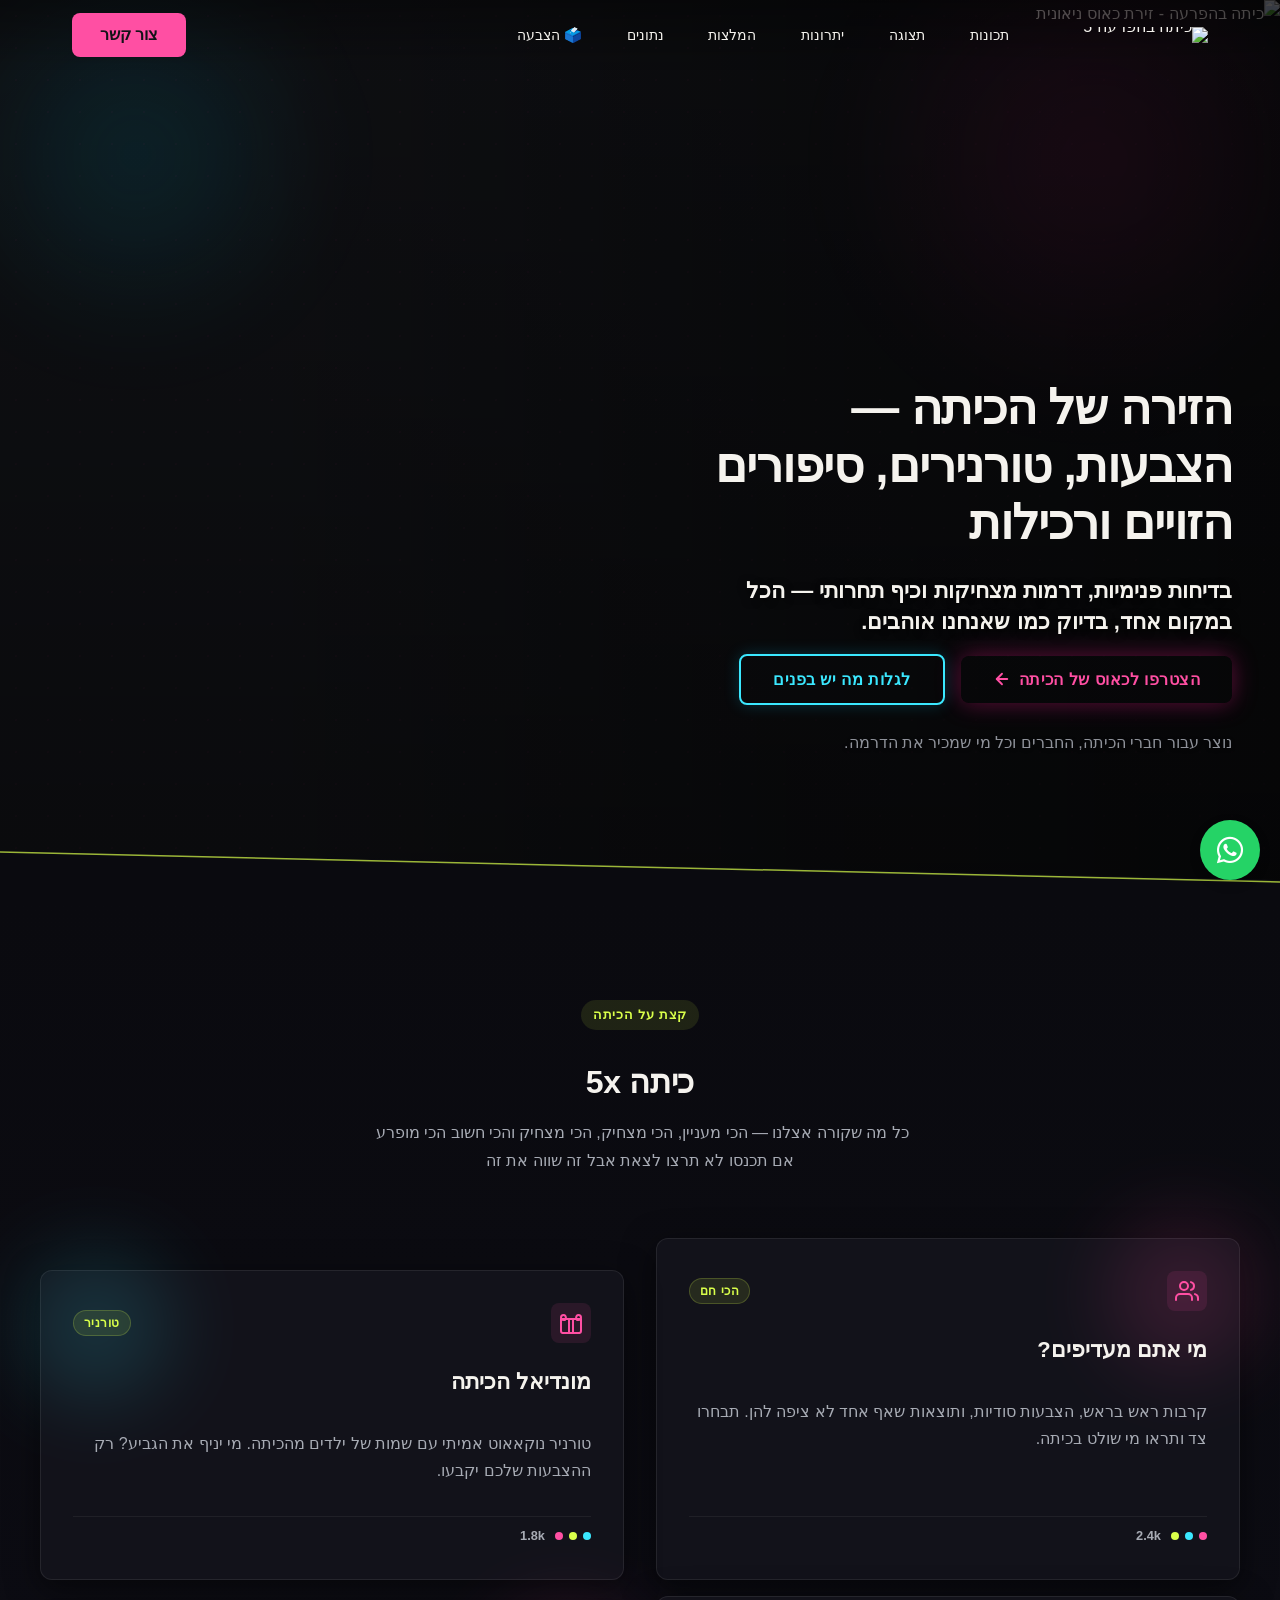
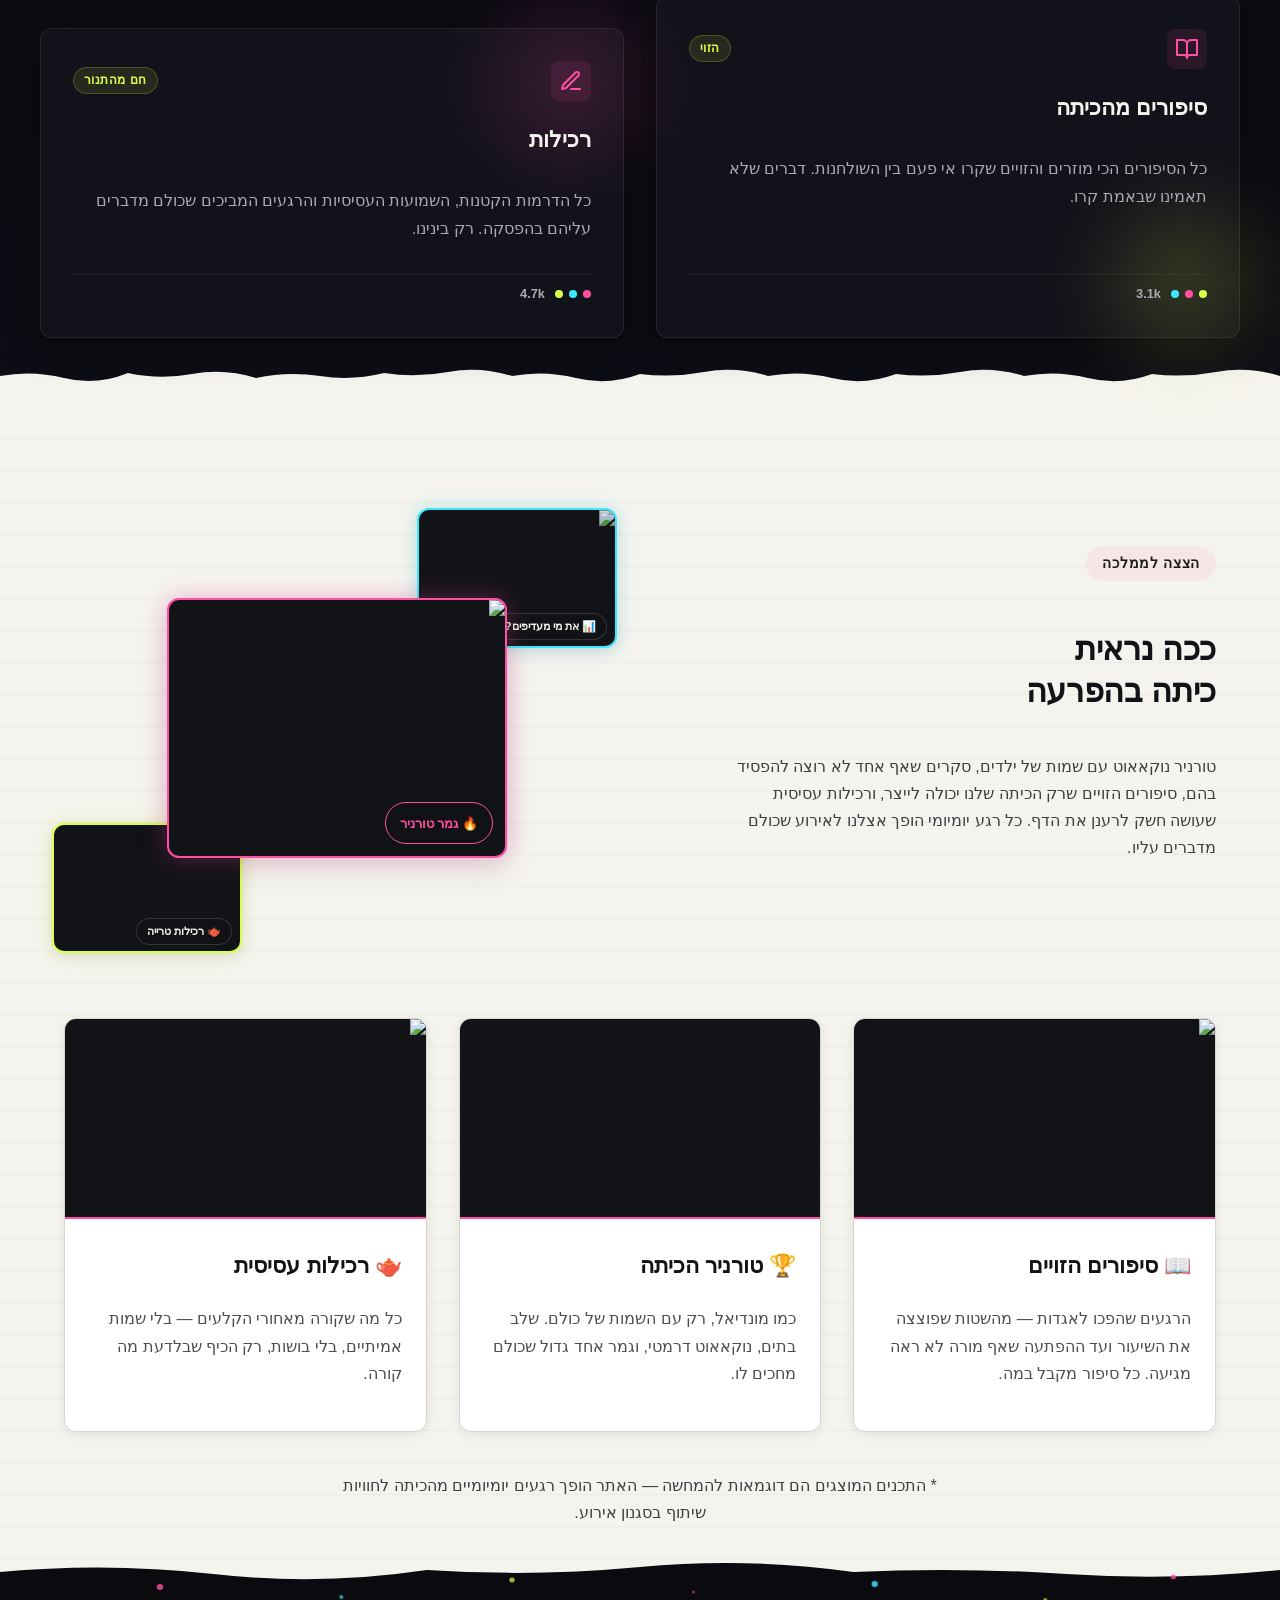
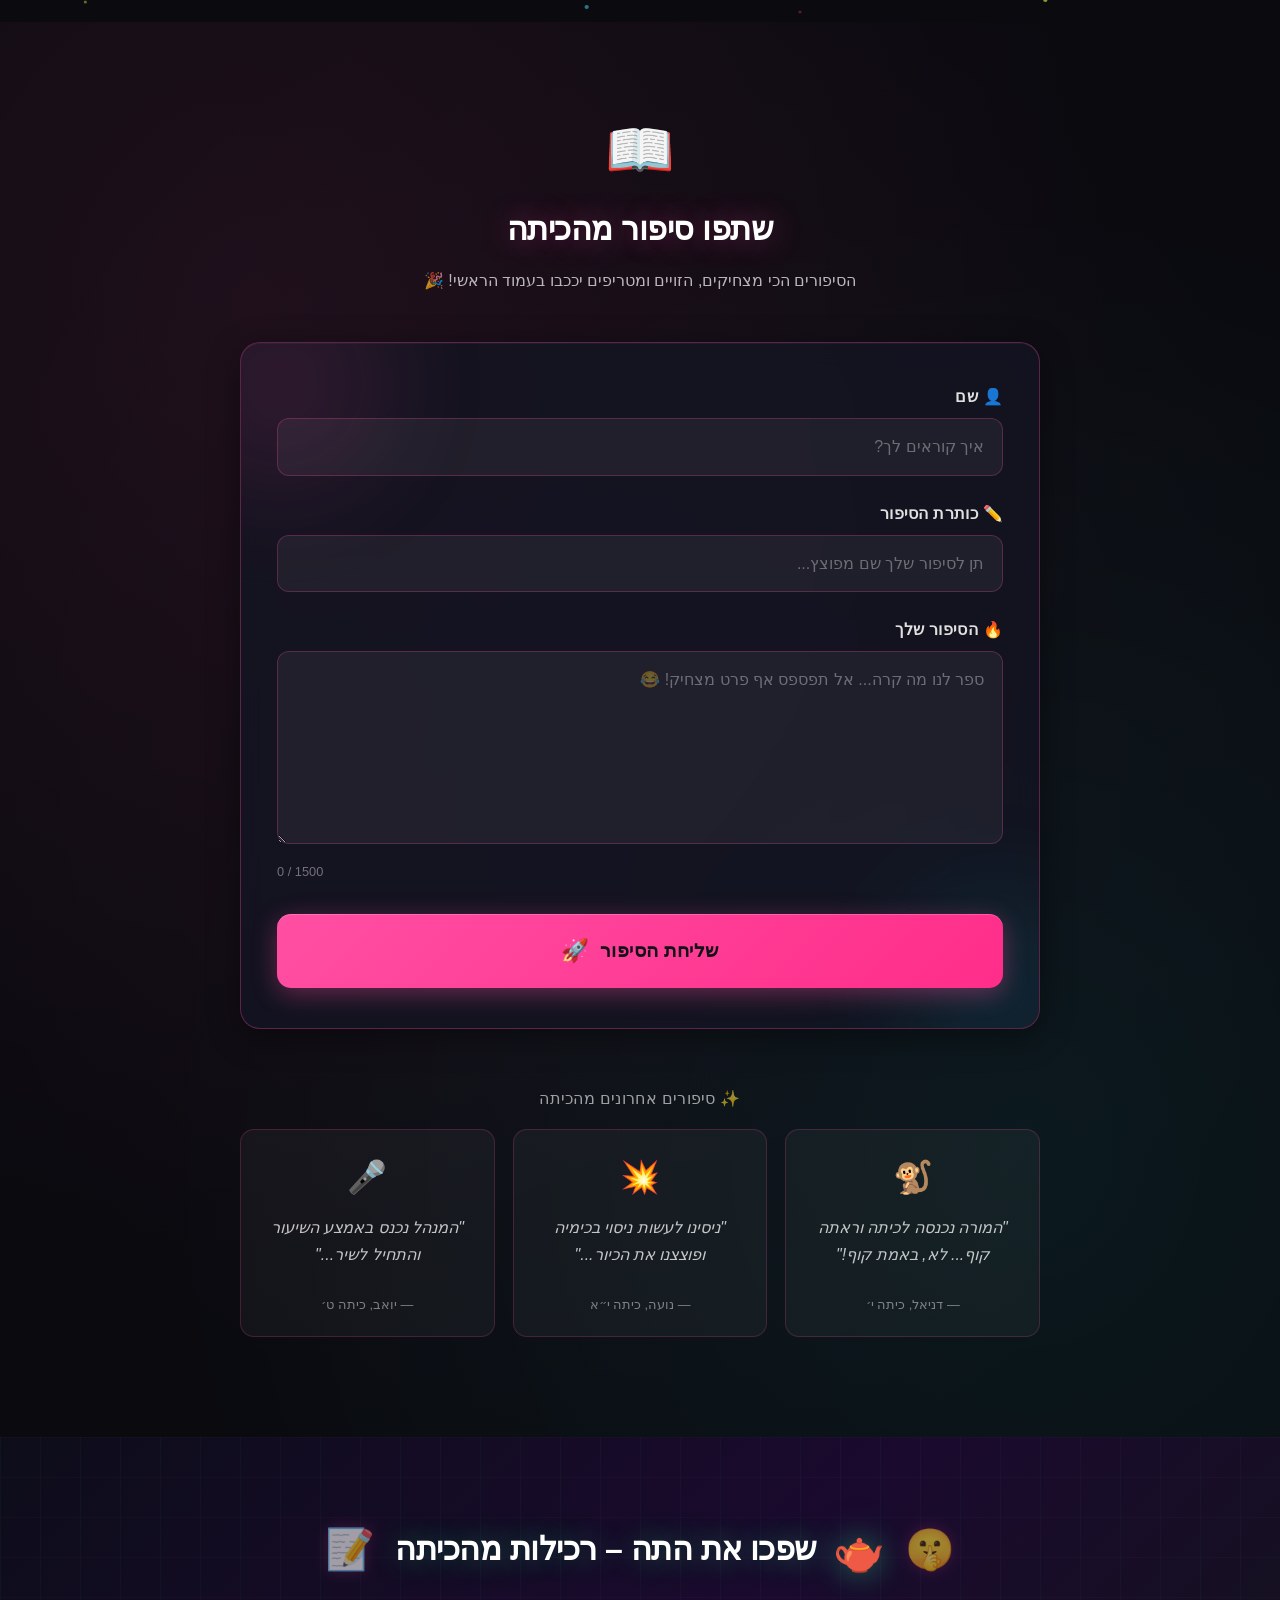
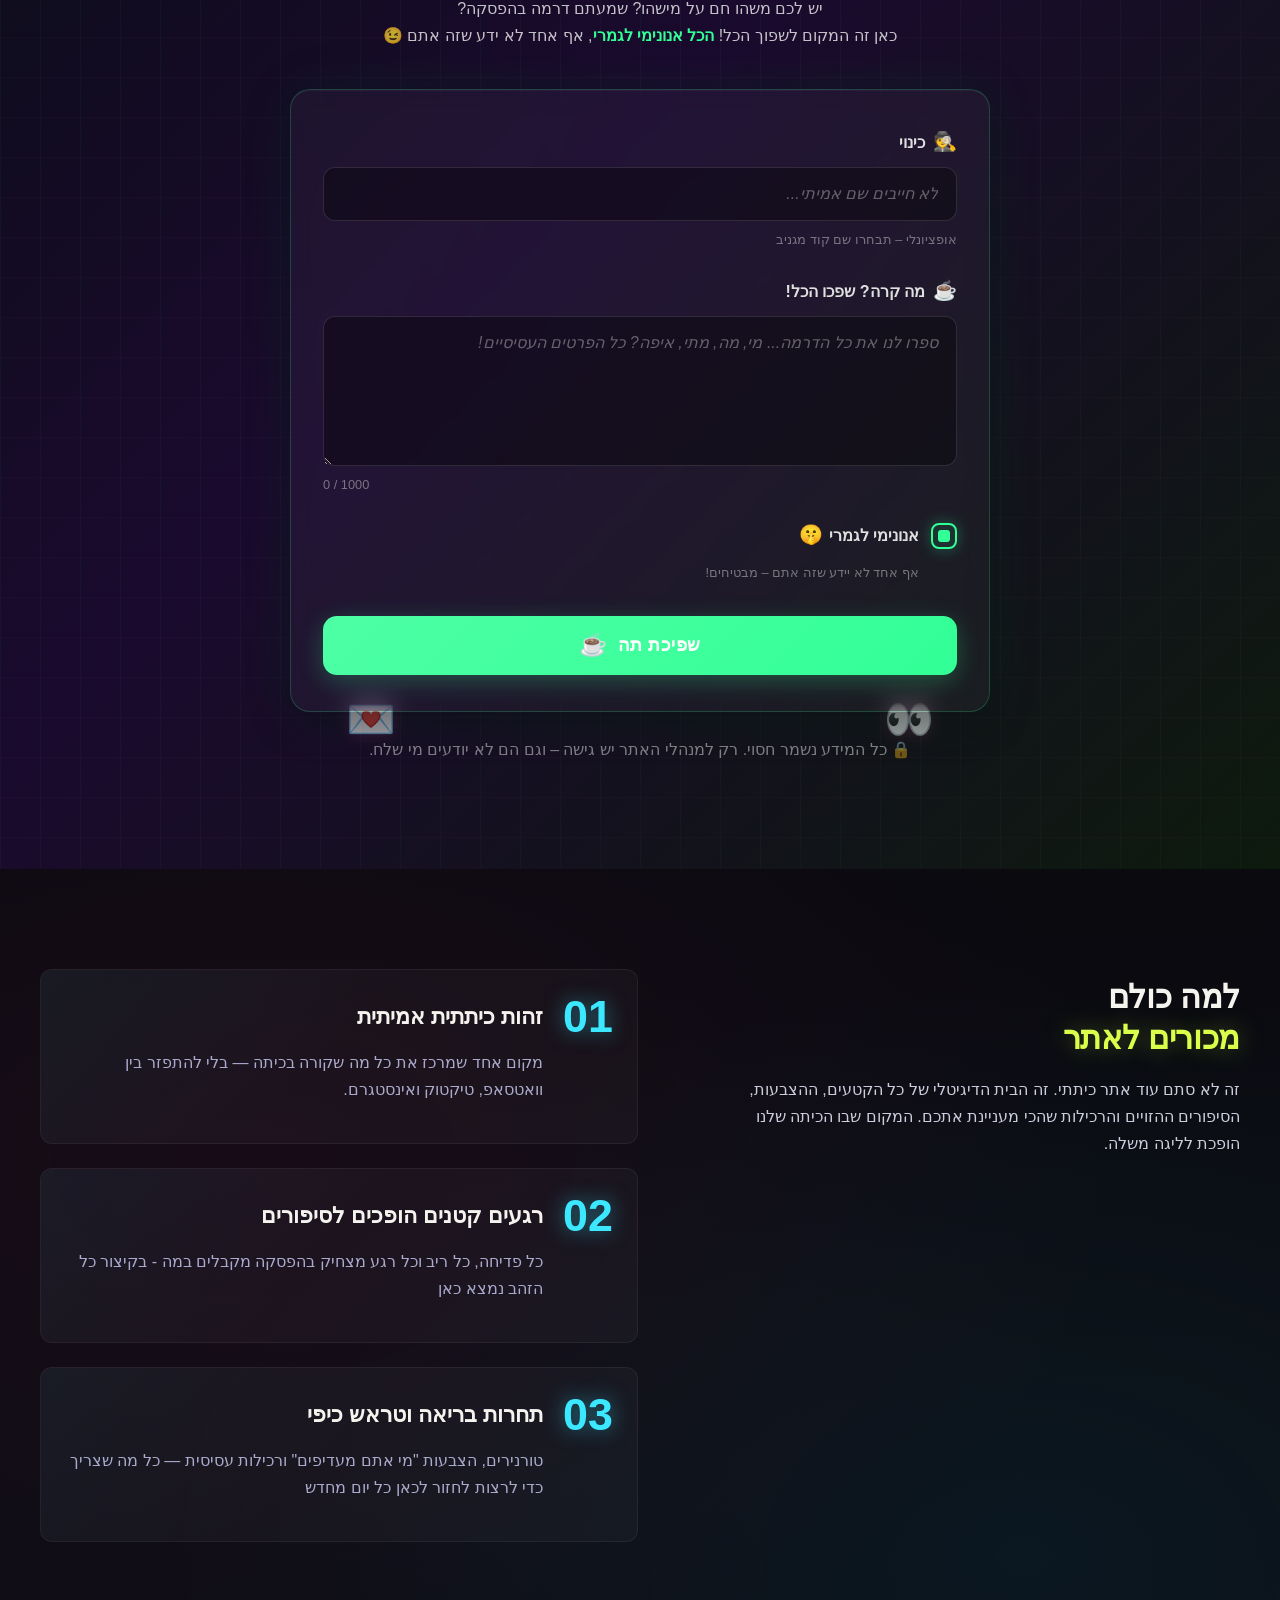
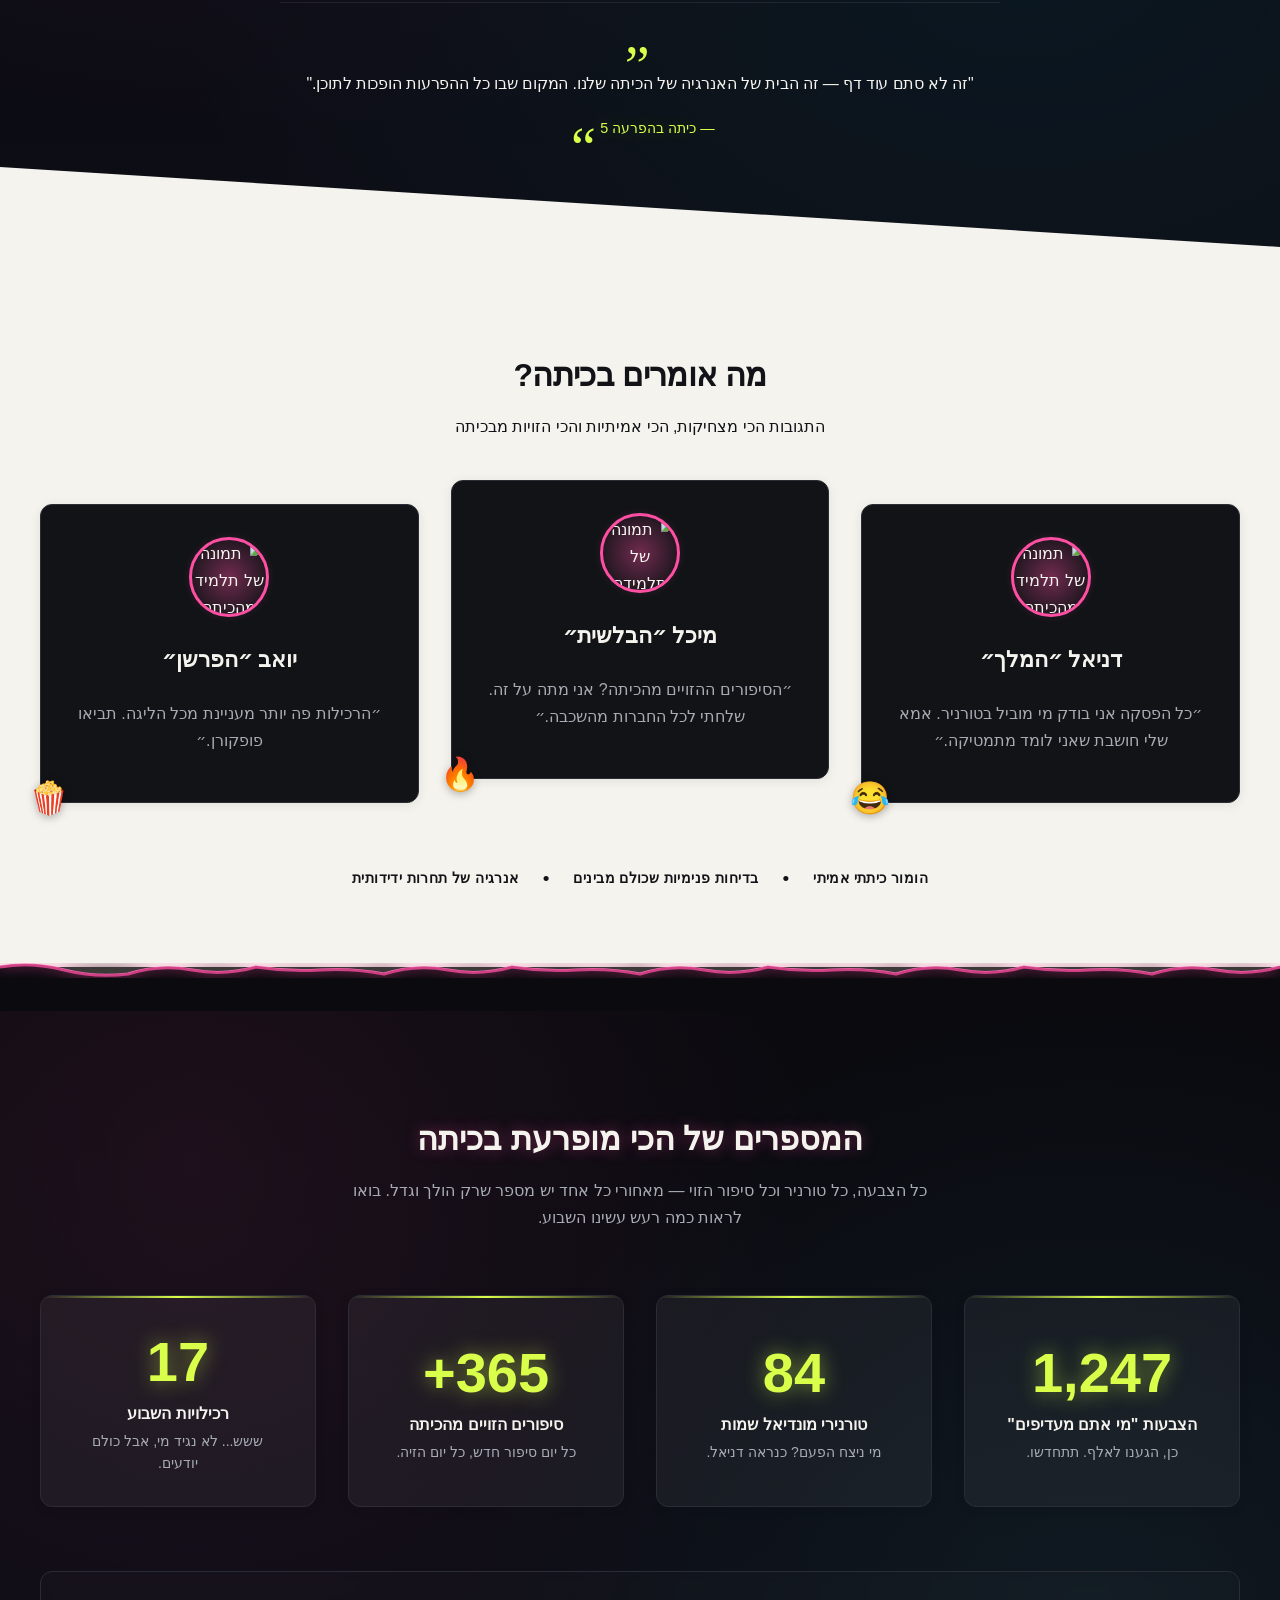
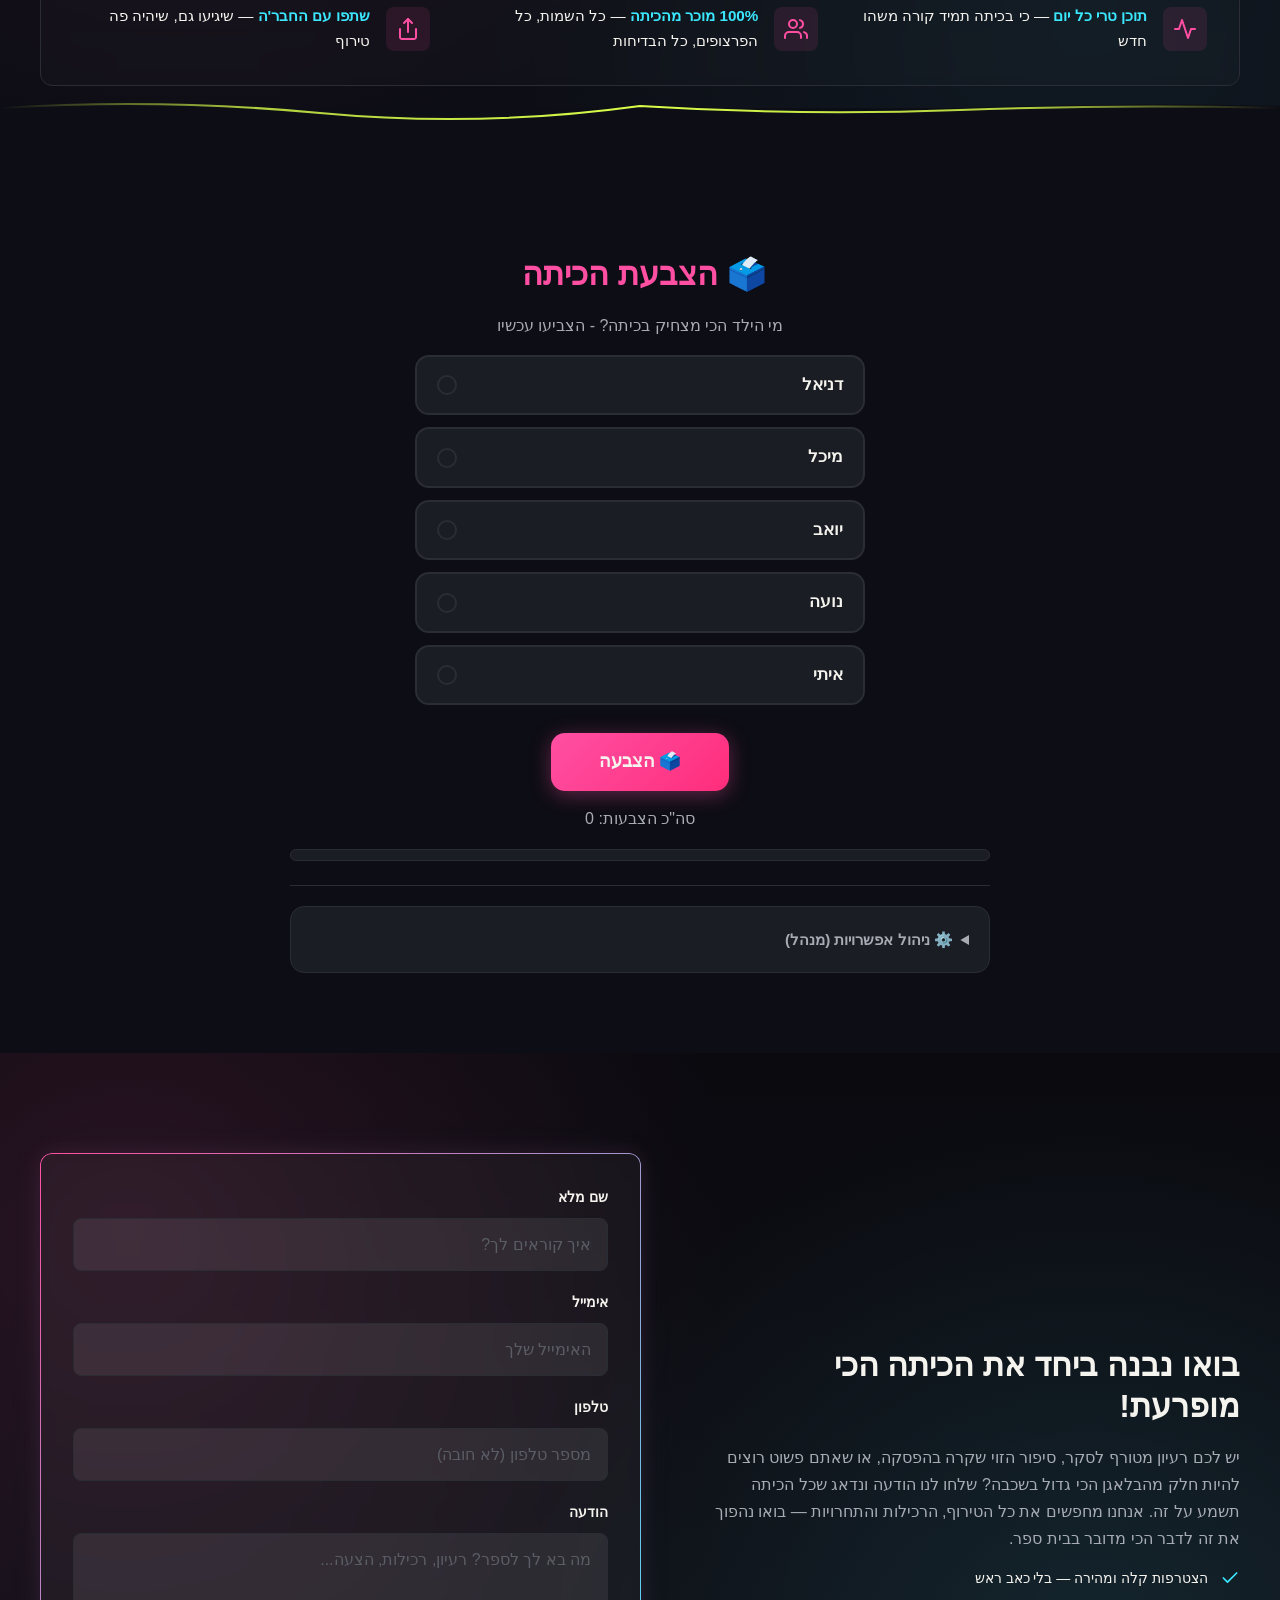
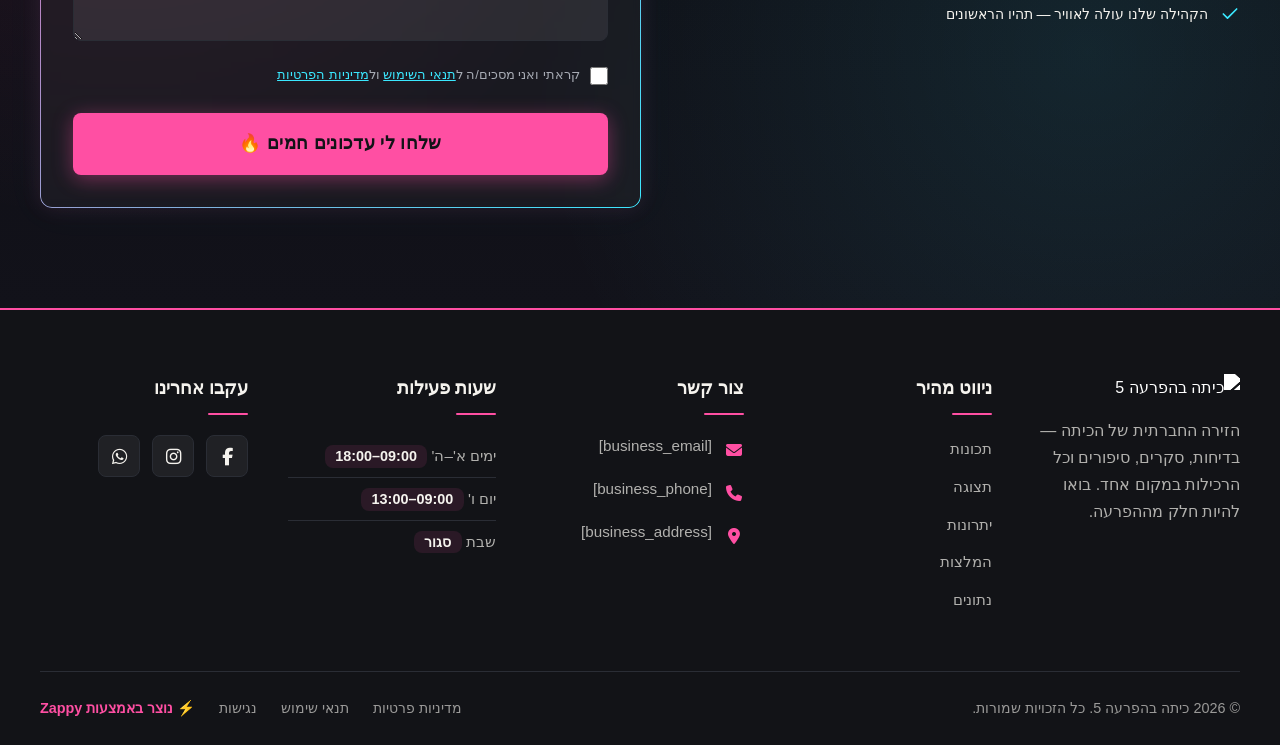
==== commit cdaa7002: "Background sync: Progressive GitHub Sync" ====
--- a/index.html
+++ b/index.html
@@ -857,7 +857,7 @@
     <h1 class="hero-headline">הזירה של הכיתה — הצבעות, טורנירים, סיפורים הזויים ורכילות</h1>
     <h3 class="hero-subtitle">בדיחות פנימיות, דרמות מצחיקות וכיף תחרותי — הכל במקום אחד, בדיוק כמו שאנחנו אוהבים.</h3>
     <div class="hero-ctas">
-      <a href="#cta" class="btn-neon btn btn-outline btn-secondary" style="color: var(--primary-color, var(--primary, #8B0000)) !important; outline: none; border-color: var(--primary-color, var(--primary, #8B0000)) !important; background-color: transparent !important; background-image: none !important;" data-element-type="button" data-element-id="btn-1782773043415-8nfxvm1yl" data-native-element="true">
+      <a href="#cta" class="btn-neon btn btn-outline btn-secondary" style="outline: none; color: var(--primary-color, var(--primary, #8B0000)) !important; border-color: var(--primary-color, var(--primary, #8B0000)) !important; background-color: transparent !important; background-image: none !important;" data-element-type="button" data-element-id="btn-1782773043415-8nfxvm1yl" data-native-element="true">
         <span>הצטרפו לכאוס של הכיתה</span>
         <svg data-element-type="icon" data-icon-type="svg" width="20" height="20" viewBox="0 0 24 24" fill="none" stroke="currentColor" stroke-width="2.5" stroke-linecap="round" stroke-linejoin="round"><path d="M5 12h14"></path><path d="M12 5l7 7-7 7"></path></svg>
       </a>
@@ -890,8 +890,8 @@
   <div class="index-features-section__container">
     <div class="index-features-section__intro">
       <p><span class="index-features-section__label">קצת על הכיתה</span>
-      </p><h2 class="index-features-section__title" style="">כיתה 5x</h2>
-      <p class="index-features-section__subtitle" style="">כל מה שקורה אצלנו — הכי מעניין, הכי מצחיק, הכי מצחיק והכי חשוב הכי מופרע&nbsp;<br>אם תכנסו לא תרצו לצאת אבל זה שווה את זה</p>
+      </p><h2 class="index-features-section__title" >כיתה 5x</h2>
+      <p class="index-features-section__subtitle" >כל מה שקורה אצלנו — הכי מעניין, הכי מצחיק, הכי מצחיק והכי חשוב הכי מופרע&nbsp;<br>אם תכנסו לא תרצו לצאת אבל זה שווה את זה</p>
     </div>
     <div class="index-features-section__grid">
       
@@ -950,7 +950,7 @@
             <span class="index-features-section__reaction-dot" style="background:#D9FF4A;"></span>
             <span class="index-features-section__reaction-dot" style="background:#FF4FA3;"></span>
             <span class="index-features-section__reaction-dot" style="background:#3BE8FF;"></span>
-            <span class="index-features-section__reaction-count" style="">3.1k</span>
+            <span class="index-features-section__reaction-count" >3.1k</span>
           </div>
         </div>
       </article>
@@ -958,7 +958,7 @@
       <article class="index-features-section__card zappy-grid-item-no-stretch" data-grid-item-index="3">
         <div class="index-features-section__card-glow index-features-section__card-glow--pink"></div>
         <div class="index-features-section__card-inner">
-          <div class="index-features-section__card-header" style="">
+          <div class="index-features-section__card-header" >
             <span class="index-features-section__card-icon" aria-hidden="true">
               <svg data-element-type="icon" data-icon-type="svg" width="24" height="24" viewBox="0 0 24 24" fill="none" stroke="currentColor" stroke-width="2" stroke-linecap="round" stroke-linejoin="round" style="cursor: pointer;"><path d="M12 20h9"></path><path d="M16.5 3.5a2.121 2.121 0 0 1 3 3L7 19l-4 1 1-4L16.5 3.5z"></path></svg>
             </span>
@@ -1005,14 +1005,8 @@
           טורניר נוקאאוט עם שמות של ילדים, סקרים שאף אחד לא רוצה להפסיד בהם, סיפורים הזויים שרק הכיתה שלנו יכולה לייצר, ורכילות עסיסית שעושה חשק לרענן את הדף. כל רגע יומיומי הופך אצלנו לאירוע שכולם מדברים עליו.
         </p>
         <div class="index-showcase-section__action-group">
-          <a href="#" class="index-showcase-section__btn-primary" style="color: rgb(18, 19, 23) !important;" data-element-type="button" data-element-id="btn-1782775266935-ecae87dqo" data-native-element="true">
-            <span>להצטרפות לכיתה</span>
-            <svg data-element-type="icon" data-icon-type="svg" width="18" height="18" viewBox="0 0 24 24" fill="none" stroke="currentColor" stroke-width="2.5" stroke-linecap="round" stroke-linejoin="round"><polyline points="9 18 15 12 9 6"></polyline></svg>
-          </a>
-          <a href="#" class="index-showcase-section__btn-ghost" data-element-type="button" data-element-id="btn-1782775266935-0alv7eugx" data-native-element="true">
-            <span>לכל הפיצ'רים</span>
-            <svg data-element-type="icon" data-icon-type="svg" width="16" height="16" viewBox="0 0 24 24" fill="none" stroke="currentColor" stroke-width="2.5" stroke-linecap="round" stroke-linejoin="round"><polyline points="9 18 15 12 9 6"></polyline></svg>
-          </a>
+          
+          
         </div>
       </div>
 
@@ -1021,7 +1015,7 @@
         <div class="index-showcase-section__mockup-composition">
           <!-- Main Bracket Tile (Center) -->
           <div class="index-showcase-section__bracket-tile">
-            <img loading="lazy" decoding="async" data-placeholder="index-showcase-image-1" data-context="A stylized tournament bracket mockup on a dark neon screen, featuring classmate names in Hebrew, with glowing magenta and cyan connector lines, resembling a World Cup knockout stage visual" width="600" height="400" src="/assets/site-index-showcase-image-1.webp" alt="לוח טורניר כיתתי עם שמות ילדים" class="index-showcase-section__bracket-img" data-element-type="image" data-element-id="img-1782775266945-1lkyhg81h" style="">
+            <img loading="lazy" decoding="async" data-placeholder="index-showcase-image-1" data-context="A stylized tournament bracket mockup on a dark neon screen, featuring classmate names in Hebrew, with glowing magenta and cyan connector lines, resembling a World Cup knockout stage visual" width="600" height="400" src="/assets/site-index-showcase-image-1.webp" alt="לוח טורניר כיתתי עם שמות ילדים" class="index-showcase-section__bracket-img" data-element-type="image" data-element-id="img-1782775266945-1lkyhg81h" >
             <div class="index-showcase-section__bracket-overlay">
               <span class="index-showcase-section__bracket-badge">🔥 גמר טורניר</span>
             </div>
@@ -1029,13 +1023,13 @@
 
           <!-- Peeking Poll Card (START-Top corner / Right-Top in RTL) -->
           <div class="index-showcase-section__poll-peek">
-            <img loading="lazy" decoding="async" data-placeholder="index-showcase-image-2" data-context="A sleek poll card UI mockup in Hebrew asking 'Who do you prefer?', with two classmate names and percentage bars, styled with glowing pink borders on a dark background" width="280" height="180" src="/assets/site-index-showcase-image-2.webp" alt="כרטיס סקר את מי מעדיפים" class="index-showcase-section__peek-img" data-element-type="image" data-element-id="img-1782775266945-nyybzlc43" style="">
+            <img loading="lazy" decoding="async" data-placeholder="index-showcase-image-2" data-context="A sleek poll card UI mockup in Hebrew asking 'Who do you prefer?', with two classmate names and percentage bars, styled with glowing pink borders on a dark background" width="280" height="180" src="/assets/site-index-showcase-image-2.webp" alt="כרטיס סקר את מי מעדיפים" class="index-showcase-section__peek-img" data-element-type="image" data-element-id="img-1782775266945-nyybzlc43" >
             <div class="index-showcase-section__peek-label">📊 את מי מעדיפים?</div>
           </div>
 
           <!-- Peeking Gossip Card (END-Bottom corner / Left-Bottom in RTL) -->
           <div class="index-showcase-section__gossip-peek">
-            <img loading="lazy" decoding="async" data-placeholder="index-showcase-image-3" data-context="A blurred, glowing gossip card mockup with Hebrew text snippets and emojis, looking like a juicy class rumor teaser on a dark frosted panel" width="260" height="160" src="/assets/site-index-showcase-image-3.webp" alt="כרטיס רכילות מטושטש" class="index-showcase-section__peek-img" data-element-type="image" data-element-id="img-1782775266945-6jm8pwwyv" style="">
+            <img loading="lazy" decoding="async" data-placeholder="index-showcase-image-3" data-context="A blurred, glowing gossip card mockup with Hebrew text snippets and emojis, looking like a juicy class rumor teaser on a dark frosted panel" width="260" height="160" src="/assets/site-index-showcase-image-3.webp" alt="כרטיס רכילות מטושטש" class="index-showcase-section__peek-img" data-element-type="image" data-element-id="img-1782775266945-6jm8pwwyv" >
             <div class="index-showcase-section__peek-label">🫖 רכילות טרייה</div>
           </div>
         </div>
@@ -1047,7 +1041,7 @@
       <!-- Card 1: Story -->
       <article class="index-showcase-section__feature-card" data-grid-item-index="0">
         <div class="index-showcase-section__card-media">
-          <img loading="lazy" decoding="async" data-placeholder="index-showcase-image-4" data-context="A mobile screen mockup showing a wild class story in Hebrew, with a bold headline and a funny illustration, styled with neon cyan accents and a notebook paper texture" width="400" height="300" src="/assets/site-index-showcase-image-4.webp" alt="סיפור הזוי מהכיתה" class="index-showcase-section__card-img" data-element-type="image" data-element-id="img-1782775266945-m8bt36zv8" style="">
+          <img loading="lazy" decoding="async" data-placeholder="index-showcase-image-4" data-context="A mobile screen mockup showing a wild class story in Hebrew, with a bold headline and a funny illustration, styled with neon cyan accents and a notebook paper texture" width="400" height="300" src="/assets/site-index-showcase-image-4.webp" alt="סיפור הזוי מהכיתה" class="index-showcase-section__card-img" data-element-type="image" data-element-id="img-1782775266945-m8bt36zv8" >
         </div>
         <div class="index-showcase-section__card-body">
           <h3 class="index-showcase-section__card-title">📖 סיפורים הזויים</h3>
@@ -1061,7 +1055,7 @@
           <div data-zappy-zoom-wrapper="true" data-element-id="img-1782775266945-lzjz8ztj7" data-element-type="image" data-zappy-zoom-wrapper-width="342px" data-zappy-zoom-wrapper-height="180px" data-zappy-zoom-wrapper-width-mode="card-slot" data-zappy-zoom-wrapper-align="center" style="position: relative !important; overflow: hidden !important; width: 100% !important; max-width: 100% !important; margin-left: auto !important; margin-right: auto !important; height: 180px !important; display: block !important; max-height: none !important; padding-bottom: 0px !important; min-height: 0px !important;" data-zappy-card-slot-fill="1" data-zappy-zoom-clip="true" data-zappy-wrapper-margins-applied="true" class="zappy-resizable-hover"><img decoding="async" data-placeholder="index-showcase-image-5" data-context="A desktop screen mockup of a class World Cup-style tournament bracket, with Hebrew names, knockout stages, and glowing magenta progress lines on a dark interface" width="400" height="300" src="/assets/site-index-showcase-image-5-1782787577580-syhask.webp?v=1782787579856" alt="טורניר כיתתי בסגנון מונדיאל" class="index-showcase-section__card-img" data-element-type="image" data-element-id="img-1782775266945-lzjz8ztj7" style="object-position: 50% 50% !important; object-fit: cover; display: block !important; margin: 0px !important; left: -1.5% !important; top: -15.7792% !important; width: 103% !important; height: 131.558% !important; max-width: none !important; max-height: none !important; position: absolute !important;" data-zappy-zoom="1.03" data-zappy-object-position="50% 50%" data-zappy-original-width="341.5384826660156" data-zappy-original-height="178.1538543701172"></div>
         </div>
         <div class="index-showcase-section__card-body">
-          <h3 class="index-showcase-section__card-title" style="">🏆 טורניר הכיתה</h3>
+          <h3 class="index-showcase-section__card-title" >🏆 טורניר הכיתה</h3>
           <p class="index-showcase-section__card-text">כמו מונדיאל, רק עם השמות של כולם. שלב בתים, נוקאאוט דרמטי, וגמר אחד גדול שכולם מחכים לו.</p>
         </div>
       </article>
@@ -1069,7 +1063,7 @@
       <!-- Card 3: Gossip -->
       <article class="index-showcase-section__feature-card" data-grid-item-index="2">
         <div class="index-showcase-section__card-media">
-          <img loading="lazy" decoding="async" data-placeholder="index-showcase-image-6" data-context="A mobile phone mockup showing a class gossip feed in Hebrew, with blurred text snippets, emojis, and a mysterious glowing purple aura, resembling a playful rumor mill" width="400" height="300" src="/assets/site-index-showcase-image-6.webp" alt="ערוץ רכילות כיתתי" class="index-showcase-section__card-img" data-element-type="image" data-element-id="img-1782775266945-g9y29657c" style="">
+          <img loading="lazy" decoding="async" data-placeholder="index-showcase-image-6" data-context="A mobile phone mockup showing a class gossip feed in Hebrew, with blurred text snippets, emojis, and a mysterious glowing purple aura, resembling a playful rumor mill" width="400" height="300" src="/assets/site-index-showcase-image-6.webp" alt="ערוץ רכילות כיתתי" class="index-showcase-section__card-img" data-element-type="image" data-element-id="img-1782775266945-g9y29657c" >
         </div>
         <div class="index-showcase-section__card-body">
           <h3 class="index-showcase-section__card-title">🫖 רכילות עסיסית</h3>
@@ -1236,7 +1230,7 @@
             מה קרה? שפכו הכל!
           </label>
           <textarea id="gossip-content" name="content" class="gossip-textarea" placeholder="ספרו לנו את כל הדרמה... מי, מה, מתי, איפה? כל הפרטים העסיסיים!" rows="5" maxlength="1000" required="" aria-required="true"></textarea>
-          <span class="gossip-char-count" id="char-count" aria-live="polite">0 / 1000</span>
+          <span class="gossip-char-count" id="char-count" aria-live="polite" >0 / 1000</span>
         </div>
 
         <!-- Anonymous Toggle -->
@@ -1261,7 +1255,7 @@
 
         <!-- Success Message (hidden by default) -->
         <div class="gossip-success" id="gossip-success" role="status" aria-live="polite">
-          <p class="zappy-editable"><span class="gossip-success-icon" aria-hidden="true">🎉</span>
+          <p><span class="gossip-success-icon" aria-hidden="true">🎉</span>
           </p><p class="gossip-success-text">התה נשפך בהצלחה! הרכילות שלכם התקבלה ונשמרת בכספת הסודות.</p>
         </div>
 
@@ -1311,7 +1305,7 @@
           <p class="zappy-editable"><span class="index-benefits-section__panel-num">01</span>
           </p><div class="index-benefits-section__panel-content">
             <h3 class="index-benefits-section__panel-title">זהות כיתתית אמיתית</h3>
-            <p class="index-benefits-section__panel-text" style="">
+            <p class="index-benefits-section__panel-text" >
               מקום אחד שמרכז את כל מה שקורה בכיתה — בלי להתפזר בין וואטסאפ, טיקטוק ואינסטגרם.
             </p>
           </div>
@@ -1322,7 +1316,7 @@
           <p class="zappy-editable"><span class="index-benefits-section__panel-num">02</span>
           </p><div class="index-benefits-section__panel-content">
             <h3 class="index-benefits-section__panel-title">רגעים קטנים הופכים לסיפורים</h3>
-            <p class="index-benefits-section__panel-text" style="">
+            <p class="index-benefits-section__panel-text" >
               כל פדיחה, כל ריב וכל רגע מצחיק בהפסקה מקבלים במה - בקיצור כל הזהב נמצא כאן</p>
           </div>
         </div>
@@ -1332,7 +1326,7 @@
           <p class="zappy-editable"><span class="index-benefits-section__panel-num">03</span>
           </p><div class="index-benefits-section__panel-content">
             <h3 class="index-benefits-section__panel-title">תחרות בריאה וטראש כיפי</h3>
-            <p class="index-benefits-section__panel-text" style="">
+            <p class="index-benefits-section__panel-text" >
               טורנירים, הצבעות "מי אתם מעדיפים" ורכילות עסיסית — כל מה שצריך כדי לרצות לחזור לכאן כל יום מחדש</p>
           </div>
         </div>
@@ -1341,7 +1335,7 @@
 
     <!-- Centered quote-like statement -->
     <blockquote class="index-benefits-section__quote">
-      <p class="index-benefits-section__quote-text" style="">
+      <p class="index-benefits-section__quote-text" >
         "זה לא סתם עוד דף — זה הבית של האנרגיה של הכיתה שלנו. המקום שבו כל ההפרעות הופכות לתוכן."
       </p>
       <cite class="index-benefits-section__quote-cite">— כיתה בהפרעה 5</cite>
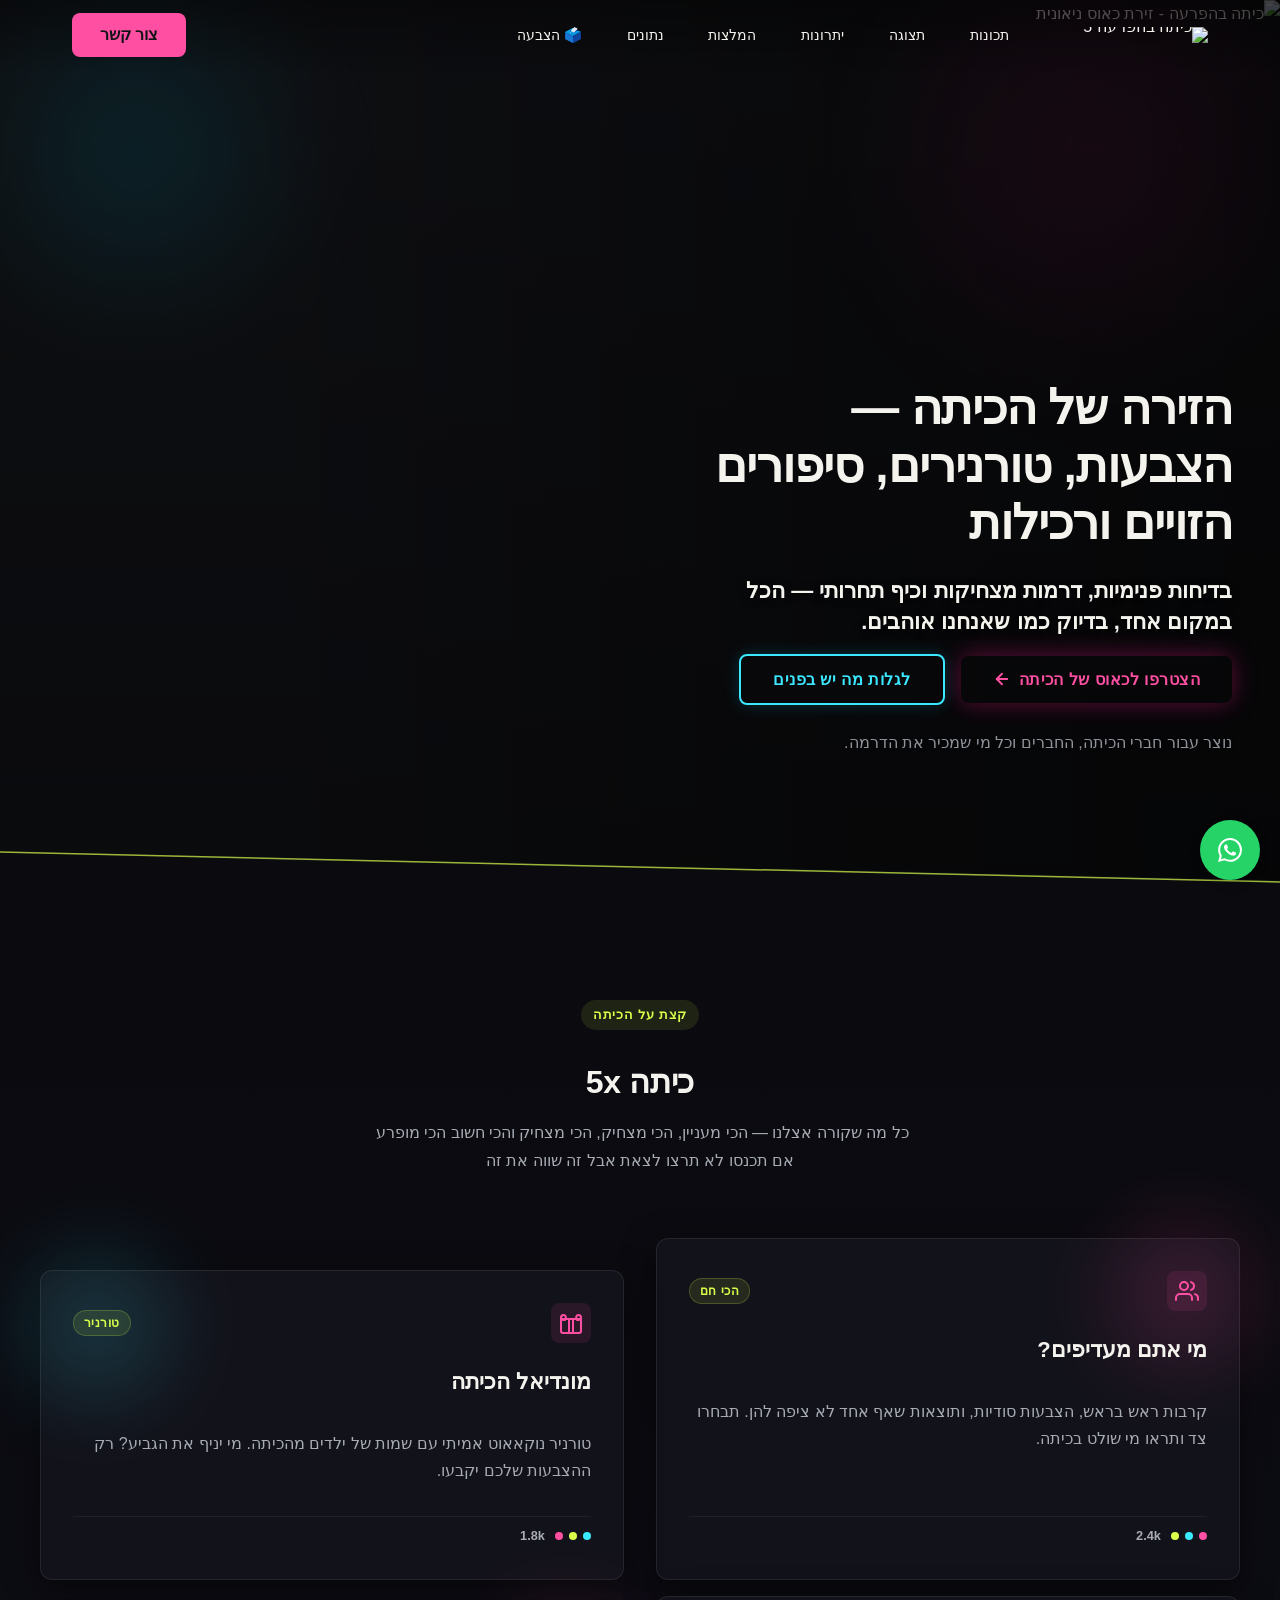
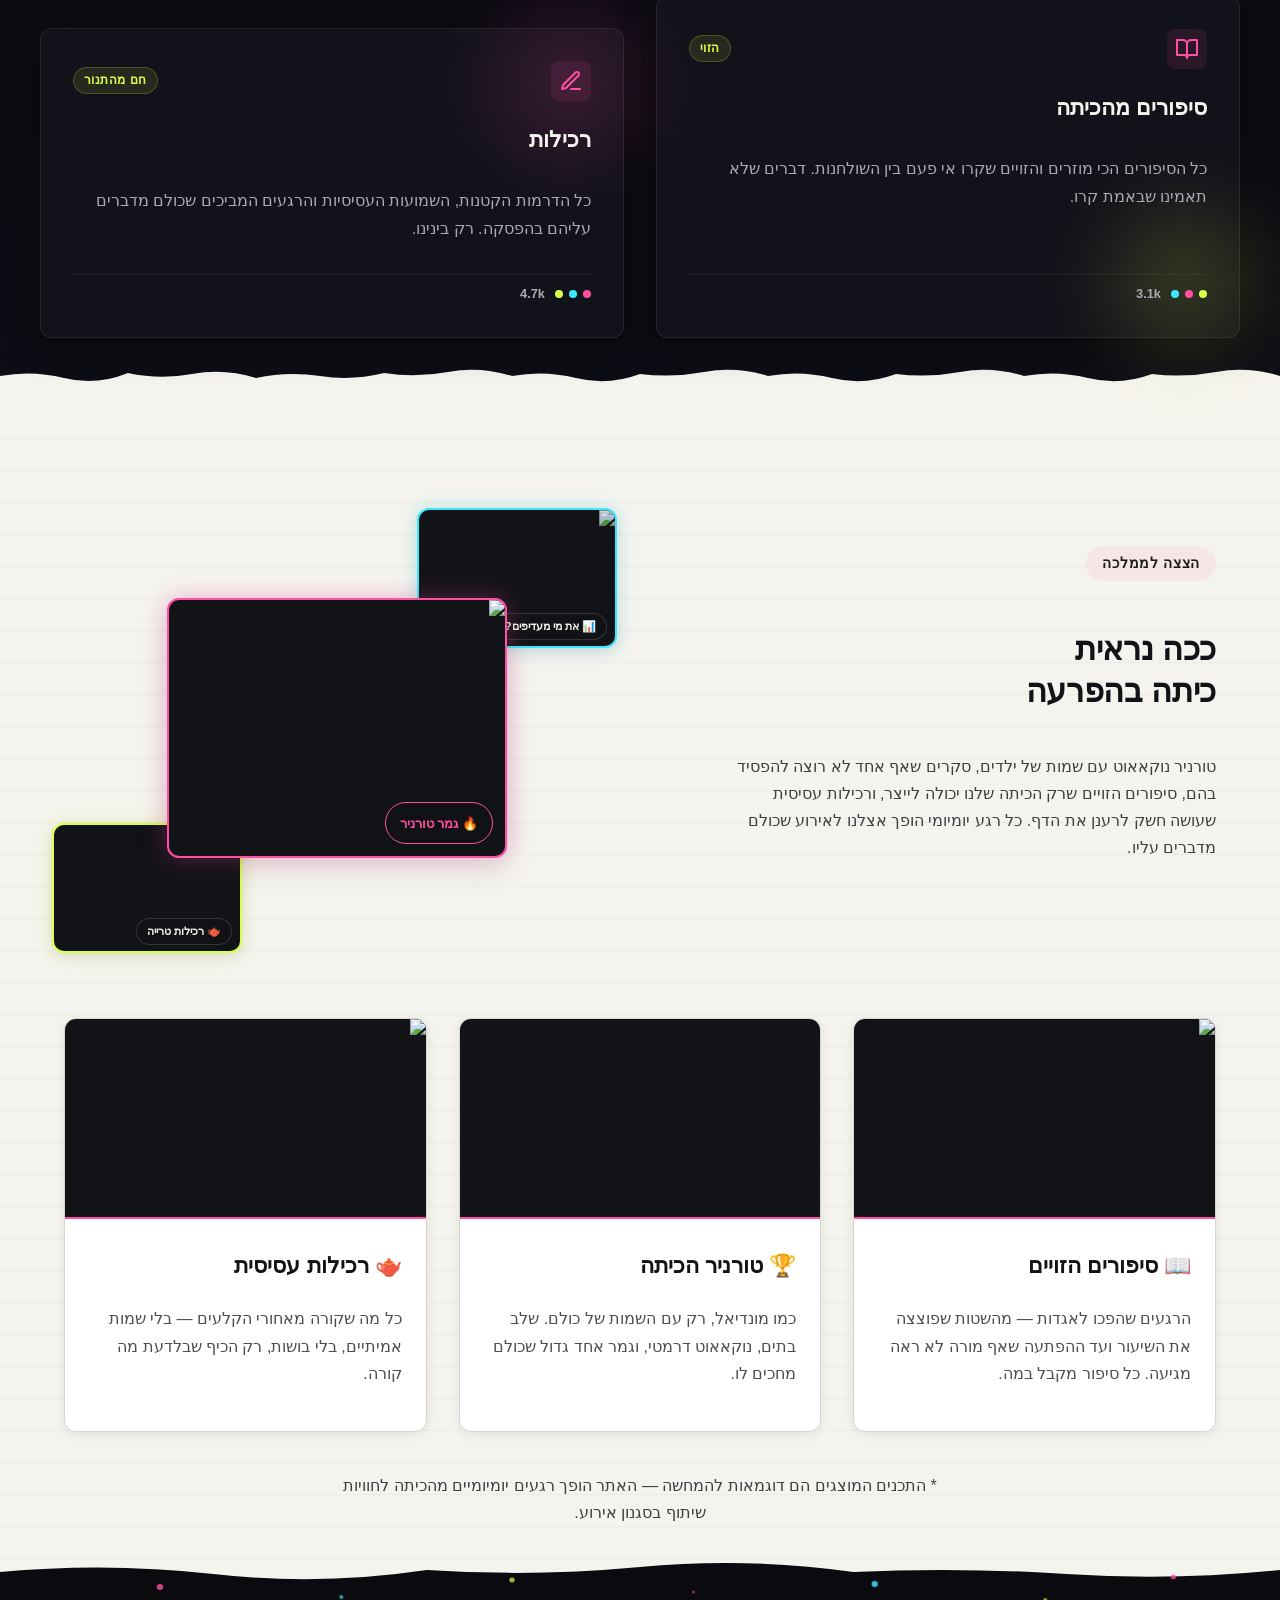
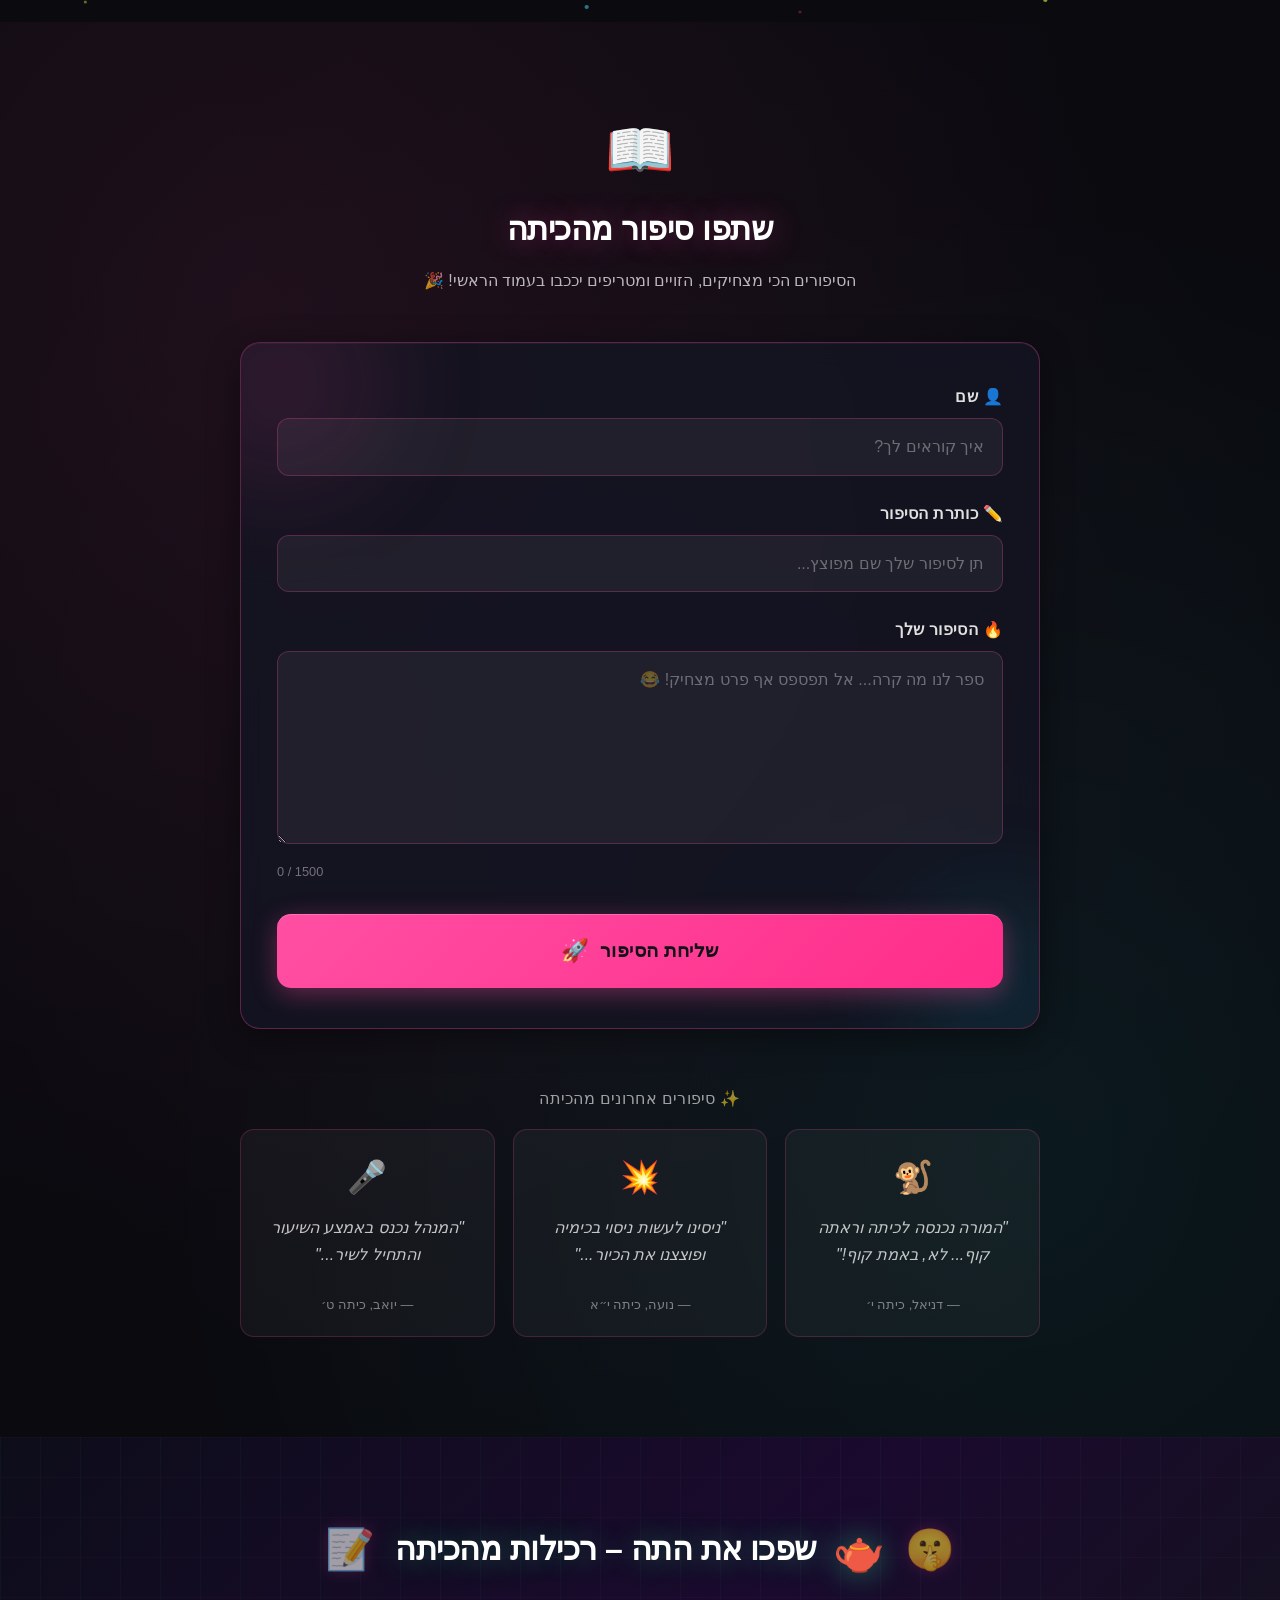
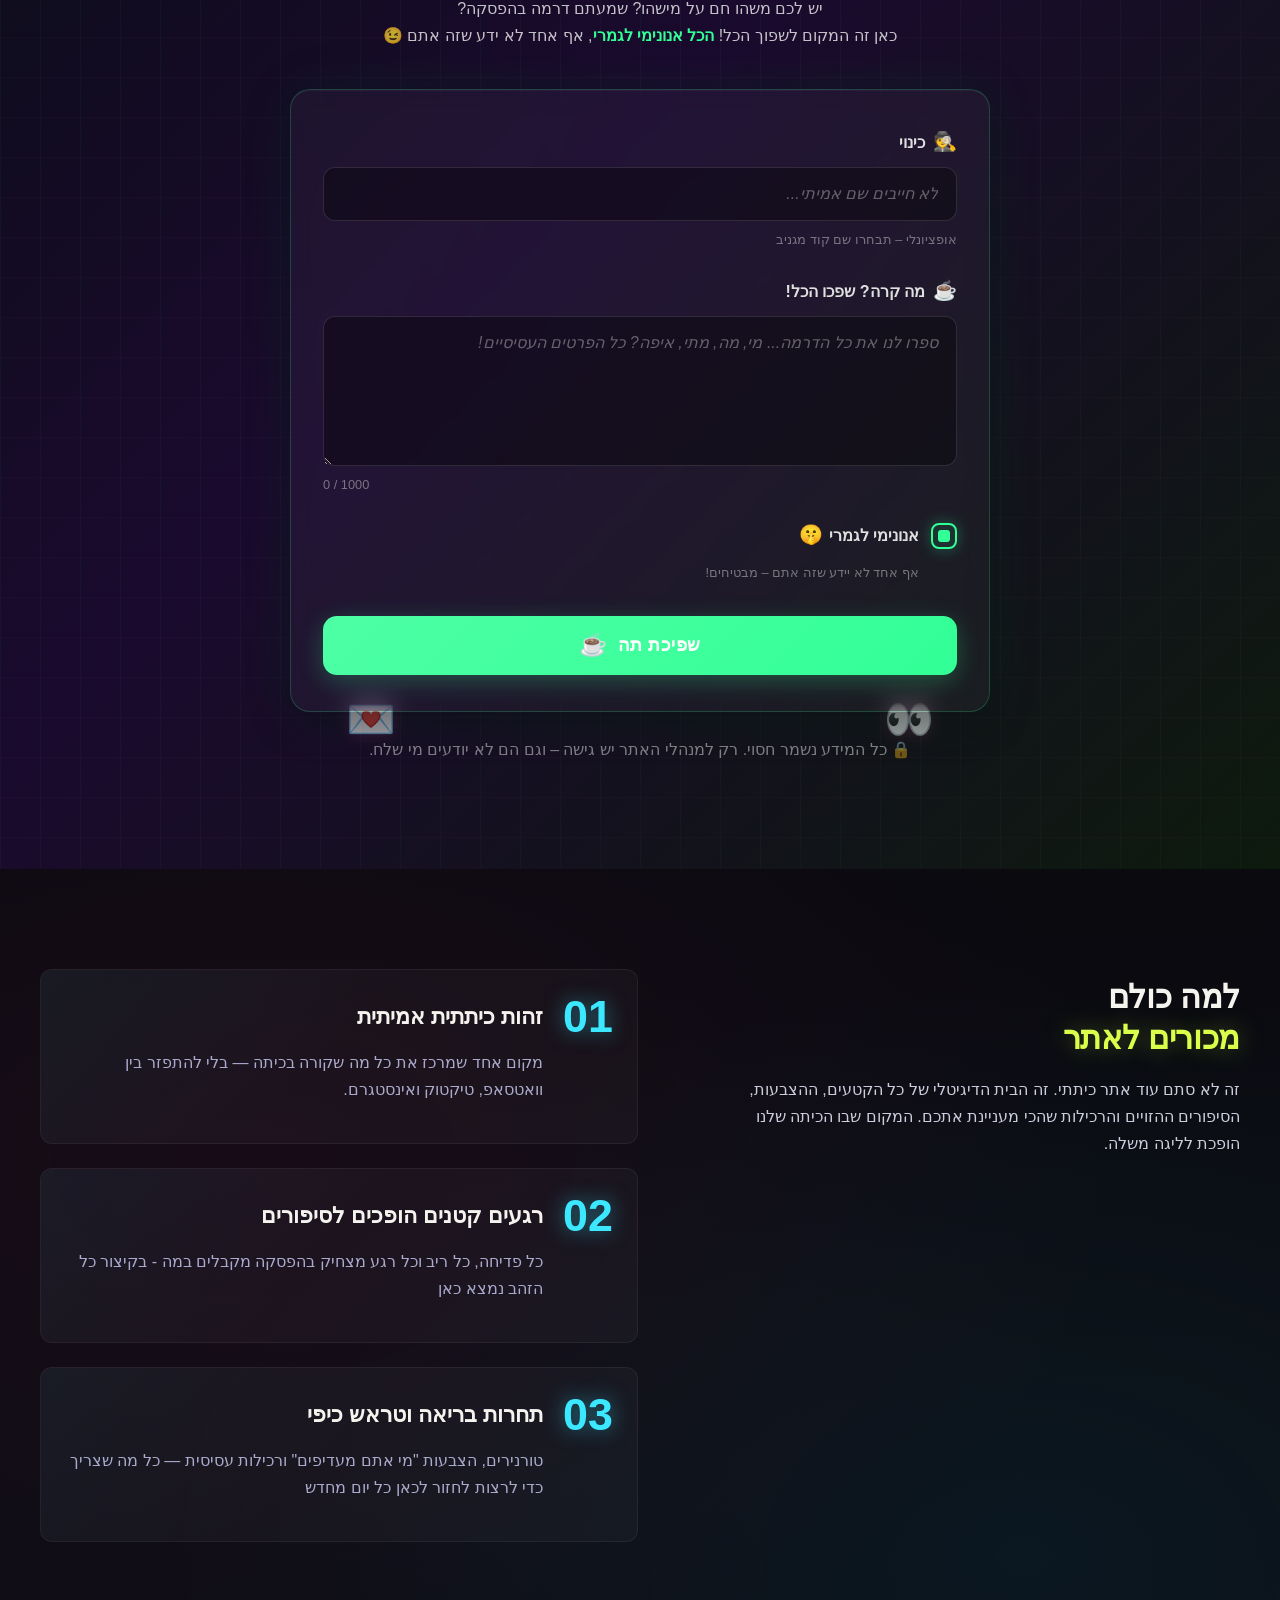
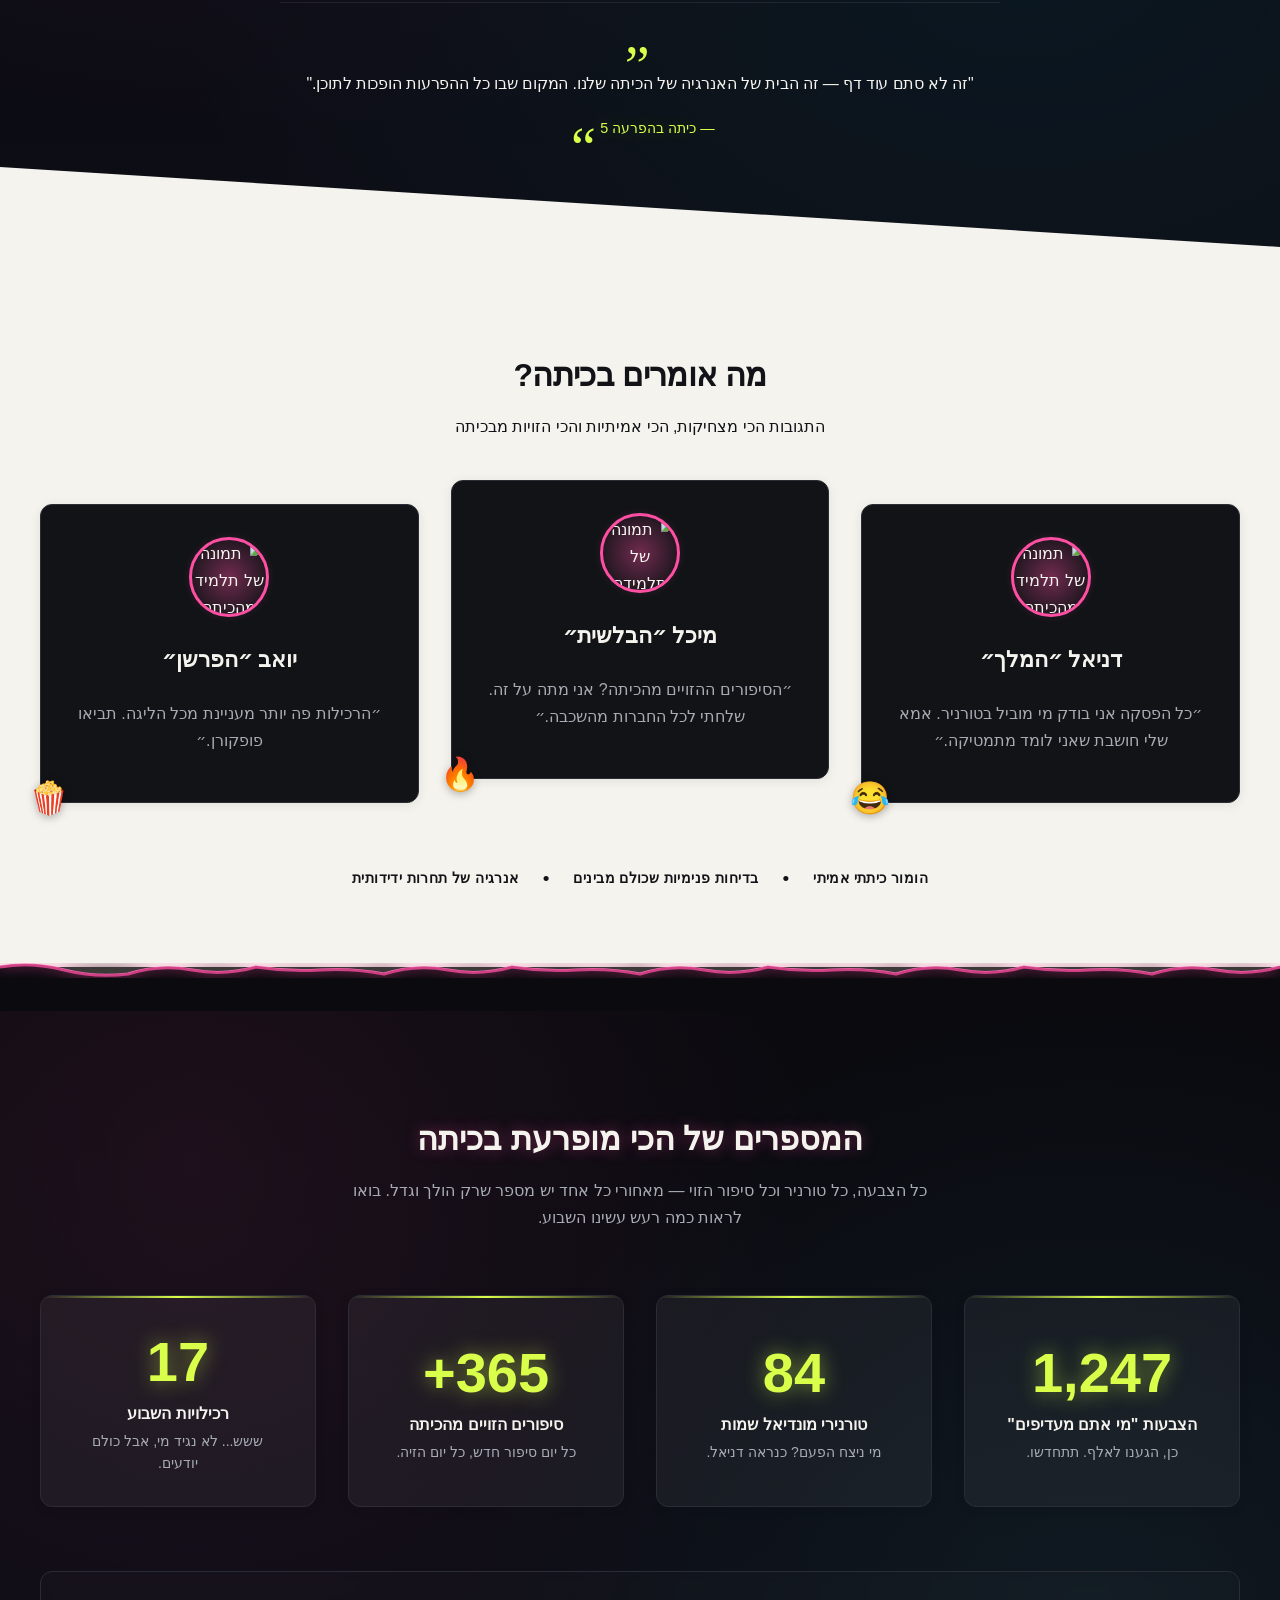
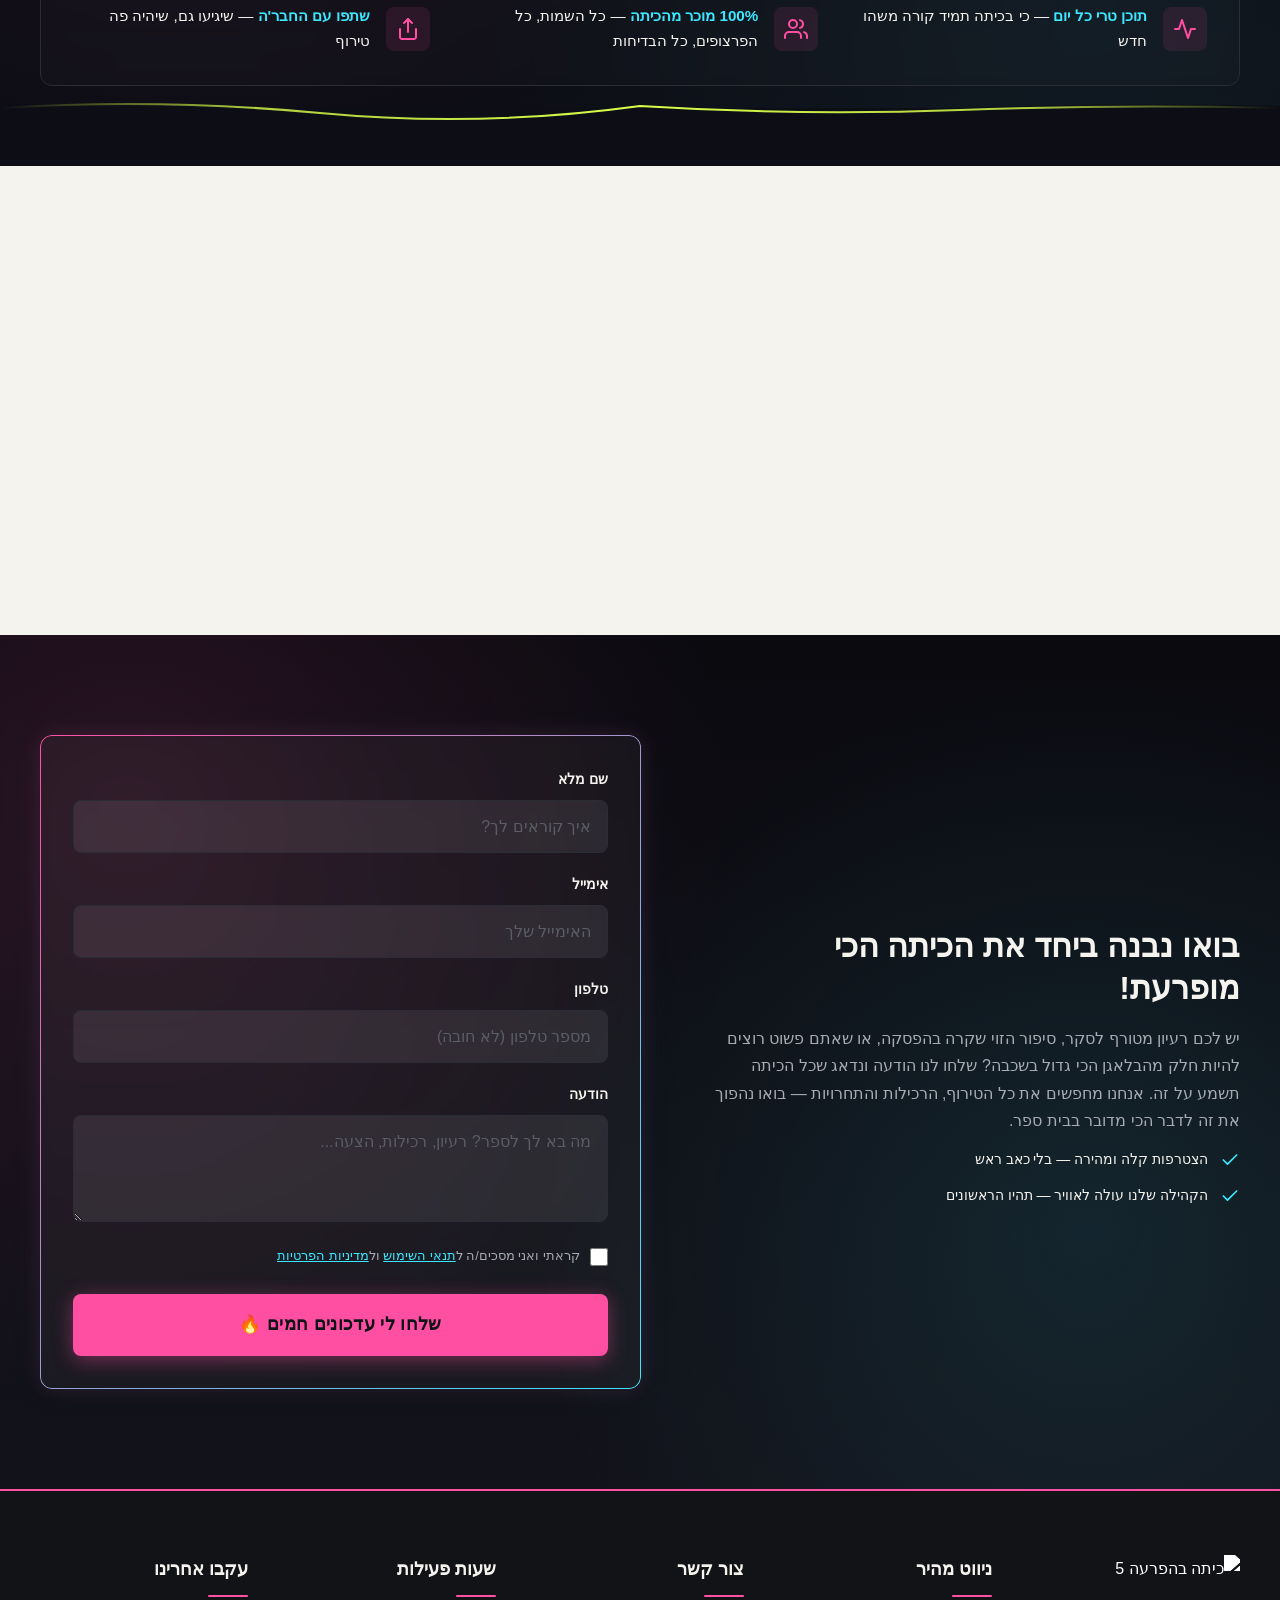
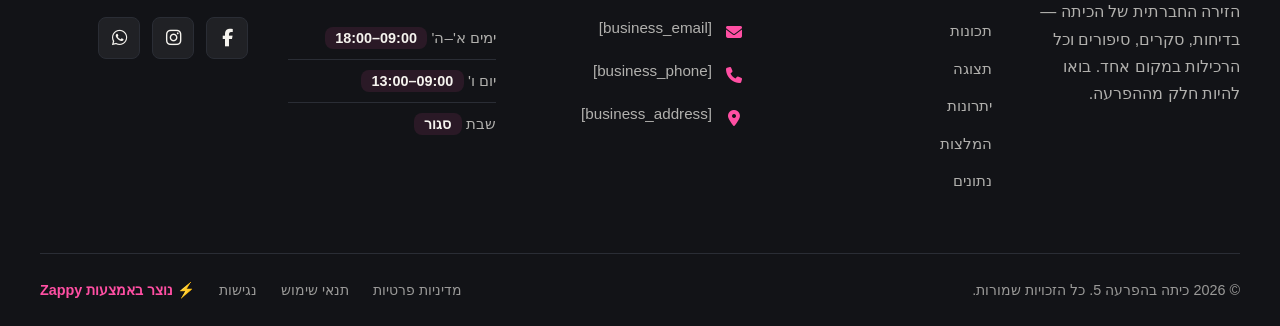
==== commit 9ae4a053: "Background sync: Progressive GitHub Sync" ====
--- a/index.html
+++ b/index.html
@@ -1529,38 +1529,11 @@
     </div>
 </section>
 
-<section id="class-poll" class="class-poll-section" dir="rtl" style="background: rgb(13, 13, 21); padding: 80px 20px; text-align: center;"><div style="max-width: 700px; margin: 0 auto;">
-    <h2 style="font-size: 2rem; font-weight: 800; color: rgb(255, 79, 163); margin-bottom: 12px;">🗳️ הצבעת הכיתה&nbsp;</h2>
-    <p style="font-size: 1.1rem; color: rgb(167, 171, 180); margin-bottom: 32px;">מי הילד הכי מצחיק בכיתה? - הצביעו עכשיו</p>
-
-    <div id="pollOptionsContainer" style="display: flex; flex-direction: column; gap: 12px; max-width: 450px; margin: 0 auto 28px;"><div class="poll-opt" data-ix="0" style="display:flex;align-items:center;justify-content:space-between;background:#1a1d24;border:2px solid #2A2D35;border-radius:14px;padding:14px 20px;cursor:pointer;gap:12px;transition:all 0.25s;"><span style="font-size:1.05rem;font-weight:600;color:#F5F3EE;">דניאל</span><span style="display:flex;align-items:center;gap:10px;"><span style="width:20px;height:20px;border-radius:50%;border:2px solid #2A2D35;display:flex;align-items:center;justify-content:center;flex-shrink:0;"></span></span></div><div class="poll-opt" data-ix="1" style="display:flex;align-items:center;justify-content:space-between;background:#1a1d24;border:2px solid #2A2D35;border-radius:14px;padding:14px 20px;cursor:pointer;gap:12px;transition:all 0.25s;"><span style="font-size:1.05rem;font-weight:600;color:#F5F3EE;">מיכל</span><span style="display:flex;align-items:center;gap:10px;"><span style="width:20px;height:20px;border-radius:50%;border:2px solid #2A2D35;display:flex;align-items:center;justify-content:center;flex-shrink:0;"></span></span></div><div class="poll-opt" data-ix="2" style="display:flex;align-items:center;justify-content:space-between;background:#1a1d24;border:2px solid #2A2D35;border-radius:14px;padding:14px 20px;cursor:pointer;gap:12px;transition:all 0.25s;"><span style="font-size:1.05rem;font-weight:600;color:#F5F3EE;">יואב</span><span style="display:flex;align-items:center;gap:10px;"><span style="width:20px;height:20px;border-radius:50%;border:2px solid #2A2D35;display:flex;align-items:center;justify-content:center;flex-shrink:0;"></span></span></div><div class="poll-opt" data-ix="3" style="display:flex;align-items:center;justify-content:space-between;background:#1a1d24;border:2px solid #2A2D35;border-radius:14px;padding:14px 20px;cursor:pointer;gap:12px;transition:all 0.25s;"><span style="font-size:1.05rem;font-weight:600;color:#F5F3EE;">נועה</span><span style="display:flex;align-items:center;gap:10px;"><span style="width:20px;height:20px;border-radius:50%;border:2px solid #2A2D35;display:flex;align-items:center;justify-content:center;flex-shrink:0;"></span></span></div><div class="poll-opt" data-ix="4" style="display:flex;align-items:center;justify-content:space-between;background:#1a1d24;border:2px solid #2A2D35;border-radius:14px;padding:14px 20px;cursor:pointer;gap:12px;transition:all 0.25s;"><span style="font-size:1.05rem;font-weight:600;color:#F5F3EE;">איתי</span><span style="display:flex;align-items:center;gap:10px;"><span style="width:20px;height:20px;border-radius:50%;border:2px solid #2A2D35;display:flex;align-items:center;justify-content:center;flex-shrink:0;"></span></span></div><div class="poll-opt" data-ix="5" style="display:flex;align-items:center;justify-content:space-between;background:#1a1d24;border:2px solid #2A2D35;border-radius:14px;padding:14px 20px;cursor:pointer;gap:12px;transition:all 0.25s;"><span style="font-size:1.05rem;font-weight:600;color:#F5F3EE;">עמרי</span><span style="display:flex;align-items:center;gap:10px;"><span style="width:20px;height:20px;border-radius:50%;border:2px solid #2A2D35;display:flex;align-items:center;justify-content:center;flex-shrink:0;"></span></span></div></div>
-
-    <p id="pollError" style="color: #FF4FA3; font-size: 0.9rem; margin: -16px 0 16px; display: none;">יש לבחור אפשרות לפני ההצבעה</p>
-
-    <div style="margin-bottom: 14px; text-align: center !important; display: flex !important; justify-content: center !important; align-items: flex-start !important; width: 100% !important;">
-      <button id="pollVoteBtn" style="background: linear-gradient(135deg, #FF4FA3, #FF2D7B); color: #F5F3EE; border: none; padding: 14px 48px; border-radius: 14px; font-weight: 700; font-size: 1.1rem; cursor: pointer; transition: all 0.25s; box-shadow: 0 4px 20px rgba(255,79,163,0.35);" data-element-type="button" data-element-id="btn-1782789497751-4xxywt627" data-native-element="true">🗳️ הצבעה</button>
-    </div>
-
-    <p id="pollTotalText" style="color: rgb(167, 171, 180); font-size: 0.9rem; margin-bottom: 24px;">סה"כ הצבעות: 0</p>
-
-    <div id="pollResultsBar" style="margin-top: 0; background: #1a1d24; border-radius: 12px; overflow: hidden; border: 1px solid #2A2D35;">
-      <div id="pollResultsInner" style="display: flex; min-height: 10px;"></div>
-    </div>
-
-    <div style="margin-top: 24px; border-top: 1px solid #2A2D35; padding-top: 20px; text-align: right;">
-      <details id="pollAdminDetails" style="background: #1a1d24; border: 1px solid #2A2D35; border-radius: 14px; padding: 20px;">
-        <summary style="cursor: pointer; color: #A7ABB4; font-weight: 600; font-size: 0.95rem;" data-grid-item-index="0">⚙️ ניהול אפשרויות (מנהל)</summary>
-        <div style="margin-top: 16px;" data-grid-item-index="1">
-          <div style="display: flex; gap: 8px; margin-bottom: 14px;">
-            <input type="text" id="pollNewOptionInput" placeholder="שם הילד..." style="flex: 1; padding: 10px 14px; background: #121317; border: 1px solid #2A2D35; border-radius: 10px; color: #F5F3EE; font-size: 0.9rem;">
-            <button id="pollAddOptionBtn" style="color: var(--light-text, #ffffff) !important; border-width: medium; border-style: none; border-color: rgb(217, 255, 74) !important; border-image: initial; padding: 10px 18px; border-radius: 10px; font-weight: 700; outline: none; background-color: rgb(217, 255, 74) !important; background-image: none !important;" data-element-type="button" data-element-id="pollAddOptionBtn" data-native-element="true" class="btn btn-primary" data-text-color="light">➕ הוסף</button>
-          </div>
-          <ul id="pollAdminOptionsList" style="list-style: none; padding: 0px; margin: 0px 0px 12px; text-align: right;"><li style="display: flex; align-items: center; justify-content: space-between; padding: 8px 12px; background: rgb(18, 19, 23); border-radius: 8px; margin-bottom: 6px; font-size: 0.9rem; color: rgb(245, 243, 238) !important;"><span><br></span></li></ul>
-          <button id="pollResetVotesBtn" style="background: rgba(255,79,163,0.15); color: #FF4FA3; border: 1px solid rgba(255,79,163,0.3); padding: 8px 16px; border-radius: 8px; cursor: pointer; font-size: 0.8rem;" data-element-type="button" data-element-id="btn-1782779933051-a7qallxg6" data-native-element="true">🔄 אפס הצבעות</button>
-        </div>
-      </details>
-    </div>
-  </div></section>
+
+
+<section class="zappy-block-section" data-zappy-block="1" data-zappy-block-id="blk_d81d663dc570" data-zappy-block-title="הצבעת הכיתה" data-zappy-block-html="PGRpdiBjbGFzcz0icG9sbC13aWRnZXQiIGRpcj0icnRsIj4KICA8aDI+8J+Xs++4jyDXlNem15HXoteqINeU15vXmdeq15Q8L2gyPgogIDxwIGNsYXNzPSJwb2xsLXF1ZXN0aW9uIj7XnteZINeU15nXnNeTINeU15vXmSDXntem15fXmdenINeR15vXmdeq15Q/[base64]" data-zappy-block-css="[base64]" data-zappy-block-js="[base64]/[base64]" data-zappy-block-doc="[base64]"><iframe class="zappy-block-frame" data-zappy-block-frame="blk_d81d663dc570" title="הצבעת הכיתה" loading="lazy" sandbox="allow-scripts" referrerpolicy="no-referrer" style="width:100%;border:0;display:block;min-height:120px;overflow:hidden;"></iframe></section>
+
+
 
 <section data-band-index="6" id="cta" class="index-cta-section" data-layout-spec="בית-cta">
     <div class="cta-container">
@@ -1683,11 +1656,10 @@
   </div>
 </footer>
   
-  <a href="https://wa.me/[whatsapp_handle]" class="whatsapp-float" aria-label="WhatsApp">
-    <i class="fab fa-whatsapp"></i>
-  </a>
+  
   
   <div data-integration="accessibility:toolbar"></div>
+  <a href="https://wa.me/[whatsapp_handle]" class="whatsapp-float" target="_blank" rel="noopener noreferrer" aria-label="WhatsApp"><svg xmlns="http://www.w3.org/2000/svg" width="24" height="24" viewBox="0 0 24 24" fill="currentColor"><path d="M17.472 14.382c-.297-.149-1.758-.867-2.03-.967-.273-.099-.471-.148-.67.15-.197.297-.767.966-.94 1.164-.173.199-.347.223-.644.075-.297-.15-1.255-.463-2.39-1.475-.883-.788-1.48-1.761-1.653-2.059-.173-.297-.018-.458.13-.606.134-.133.298-.347.446-.52.149-.174.198-.298.298-.497.099-.198.05-.371-.025-.52-.075-.149-.669-1.612-.916-2.207-.242-.579-.487-.5-.669-.51-.173-.008-.371-.01-.57-.01-.198 0-.52.074-.792.372-.272.297-1.04 1.016-1.04 2.479 0 1.462 1.065 2.875 1.213 3.074.149.198 2.096 3.2 5.077 4.487.709.306 1.262.489 1.694.625.712.227 1.36.195 1.871.118.571-.085 1.758-.719 2.006-1.413.248-.694.248-1.289.173-1.413-.074-.124-.272-.198-.57-.347m-5.421 7.403h-.004a9.87 9.87 0 01-5.031-1.378l-.361-.214-3.741.982.998-3.648-.235-.374a9.86 9.86 0 01-1.51-5.26c.001-5.45 4.436-9.884 9.888-9.884 2.64 0 5.122 1.03 6.988 2.898a9.825 9.825 0 012.893 6.994c-.003 5.45-4.437 9.884-9.885 9.884m8.413-18.297A11.815 11.815 0 0012.05 0C5.495 0 .16 5.335.157 11.892c0 2.096.547 4.142 1.588 5.945L.057 24l6.305-1.654a11.882 11.882 0 005.683 1.448h.005c6.554 0 11.89-5.335 11.893-11.893a11.821 11.821 0 00-3.48-8.413z"/></svg></a>
 
     <script src="/script.js"></script>
 
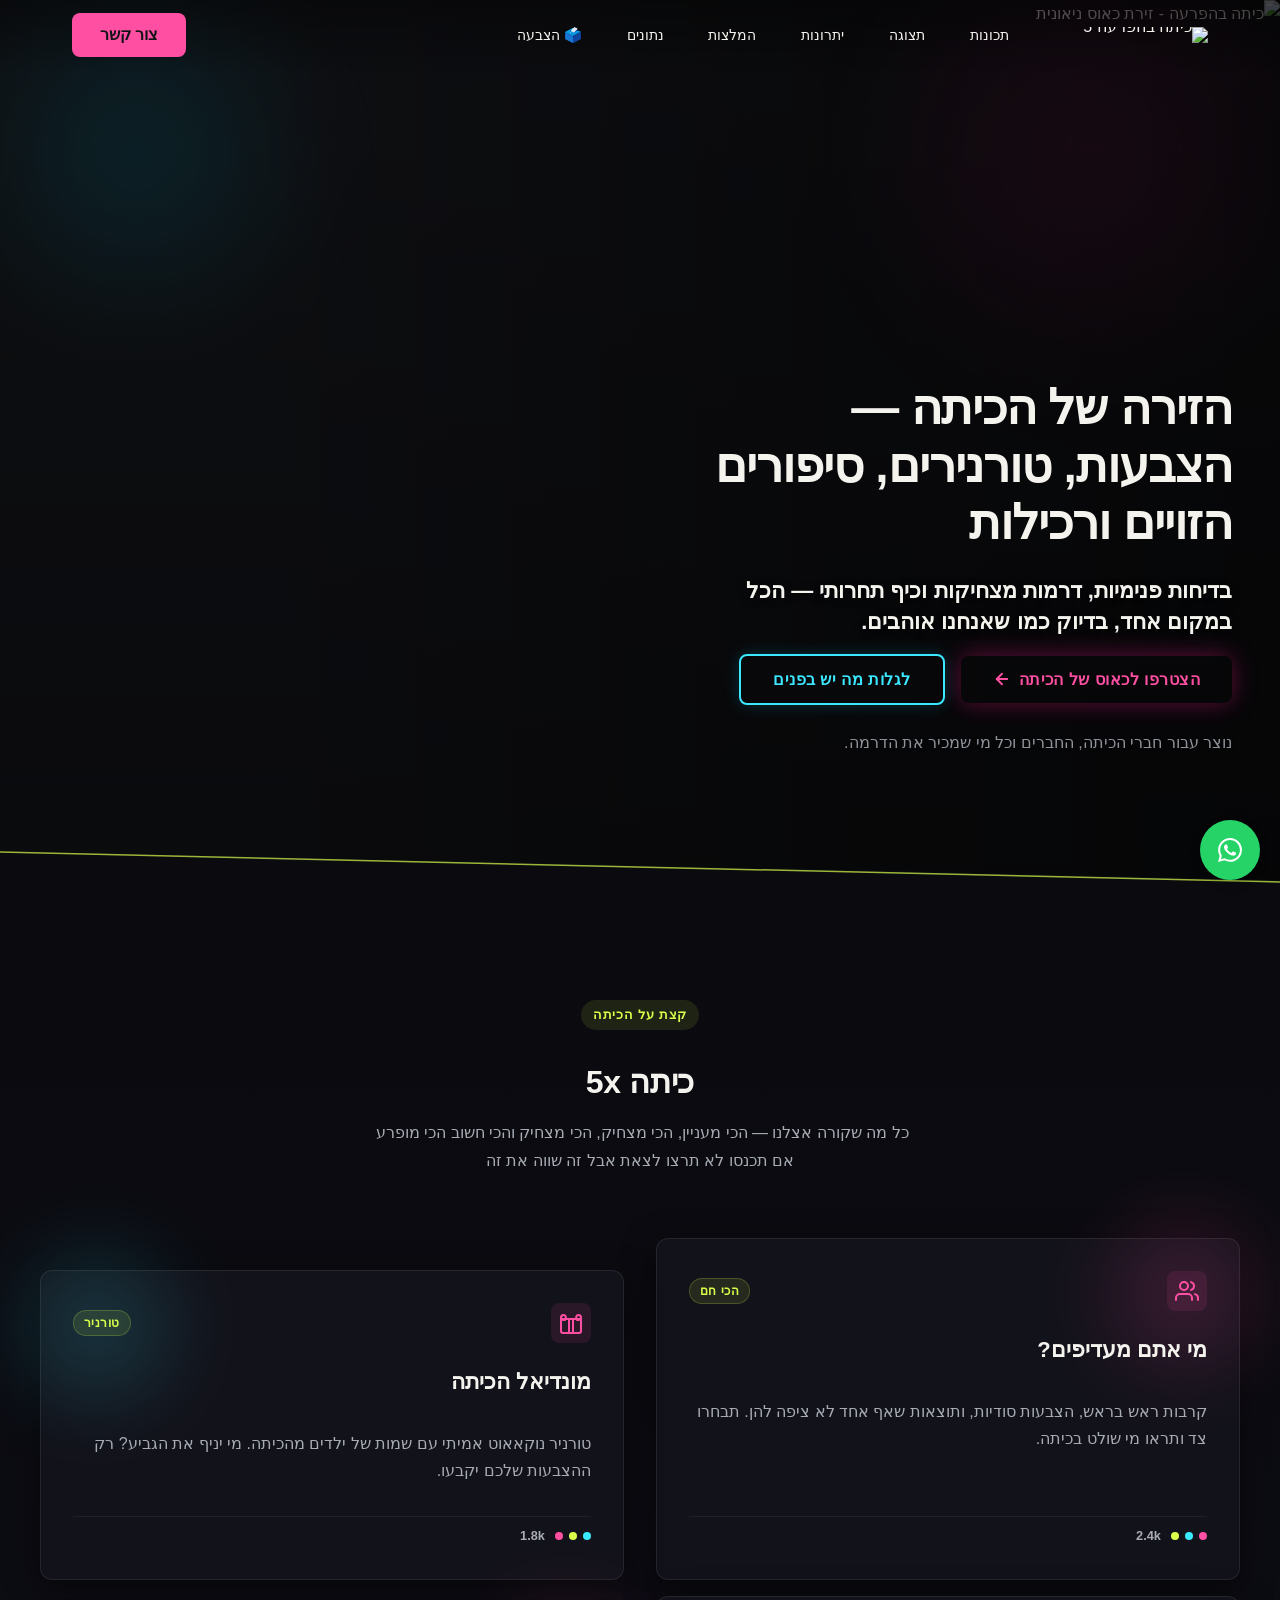
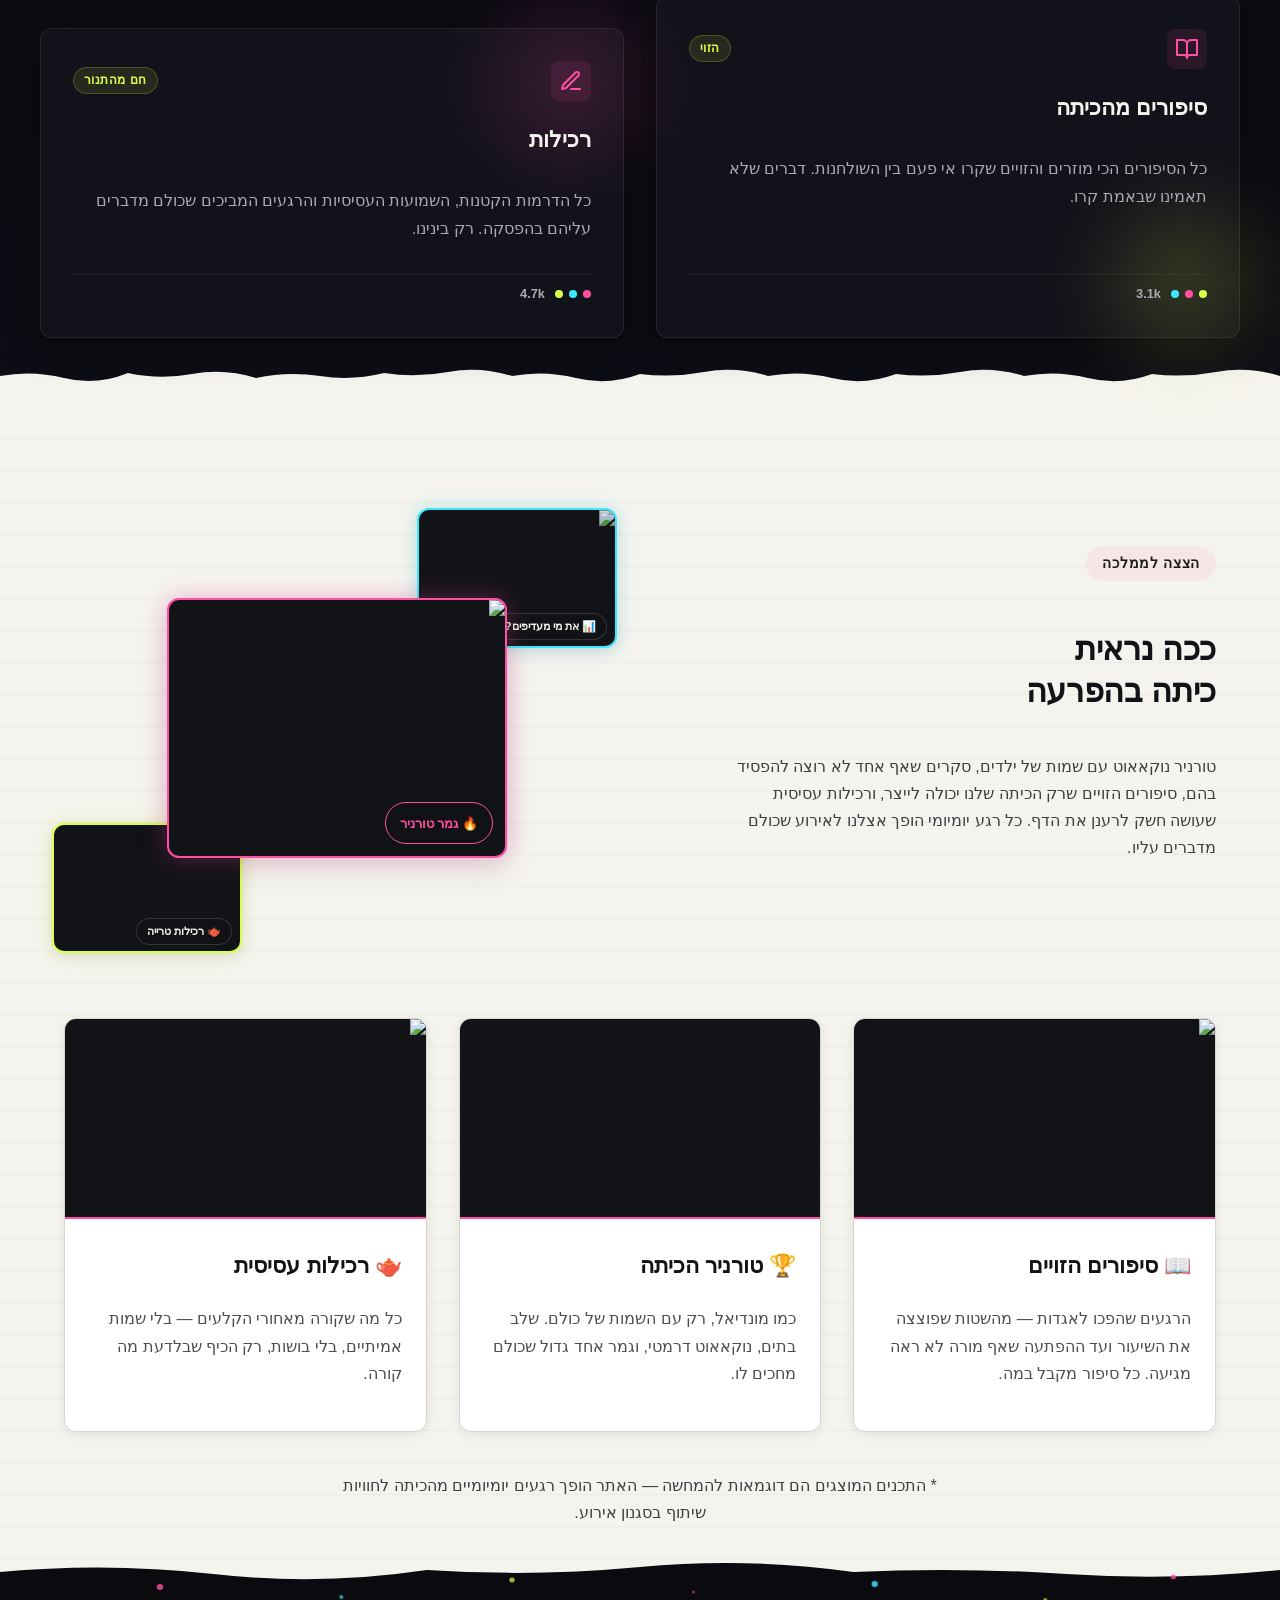
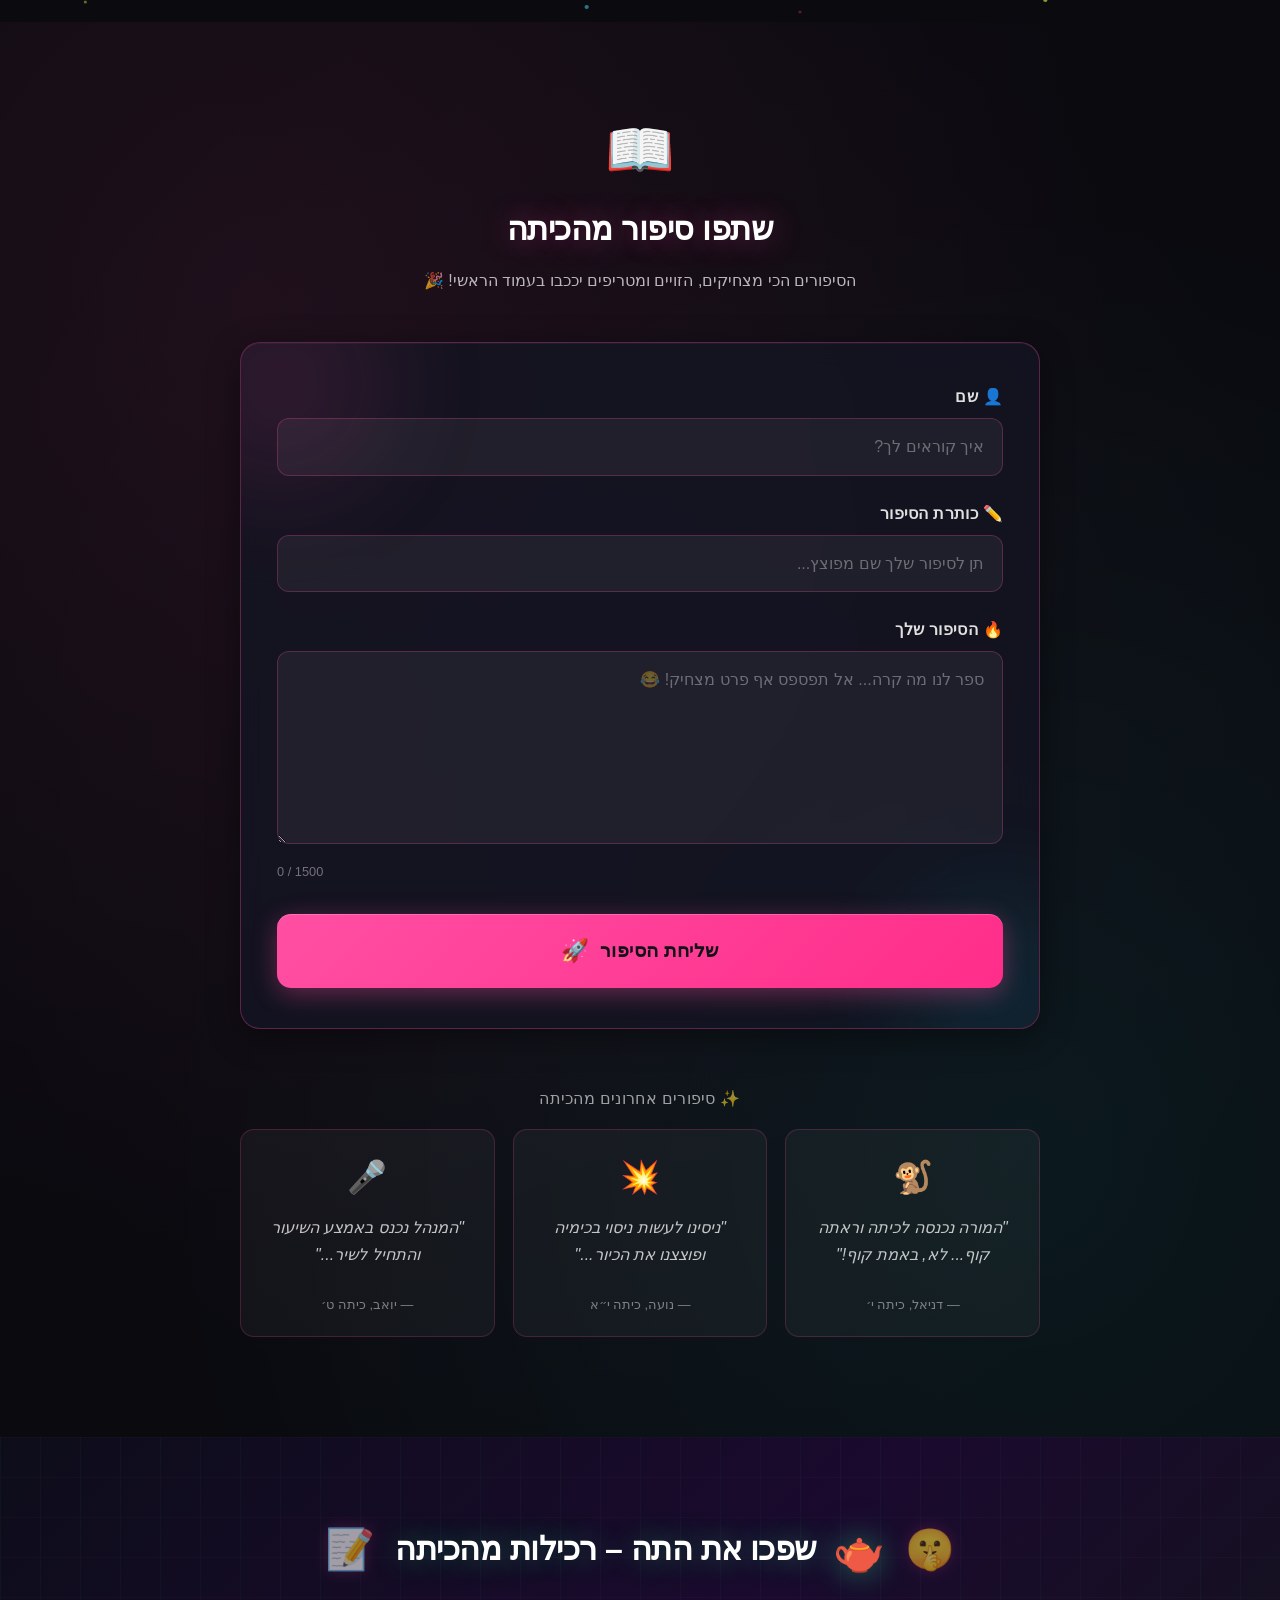
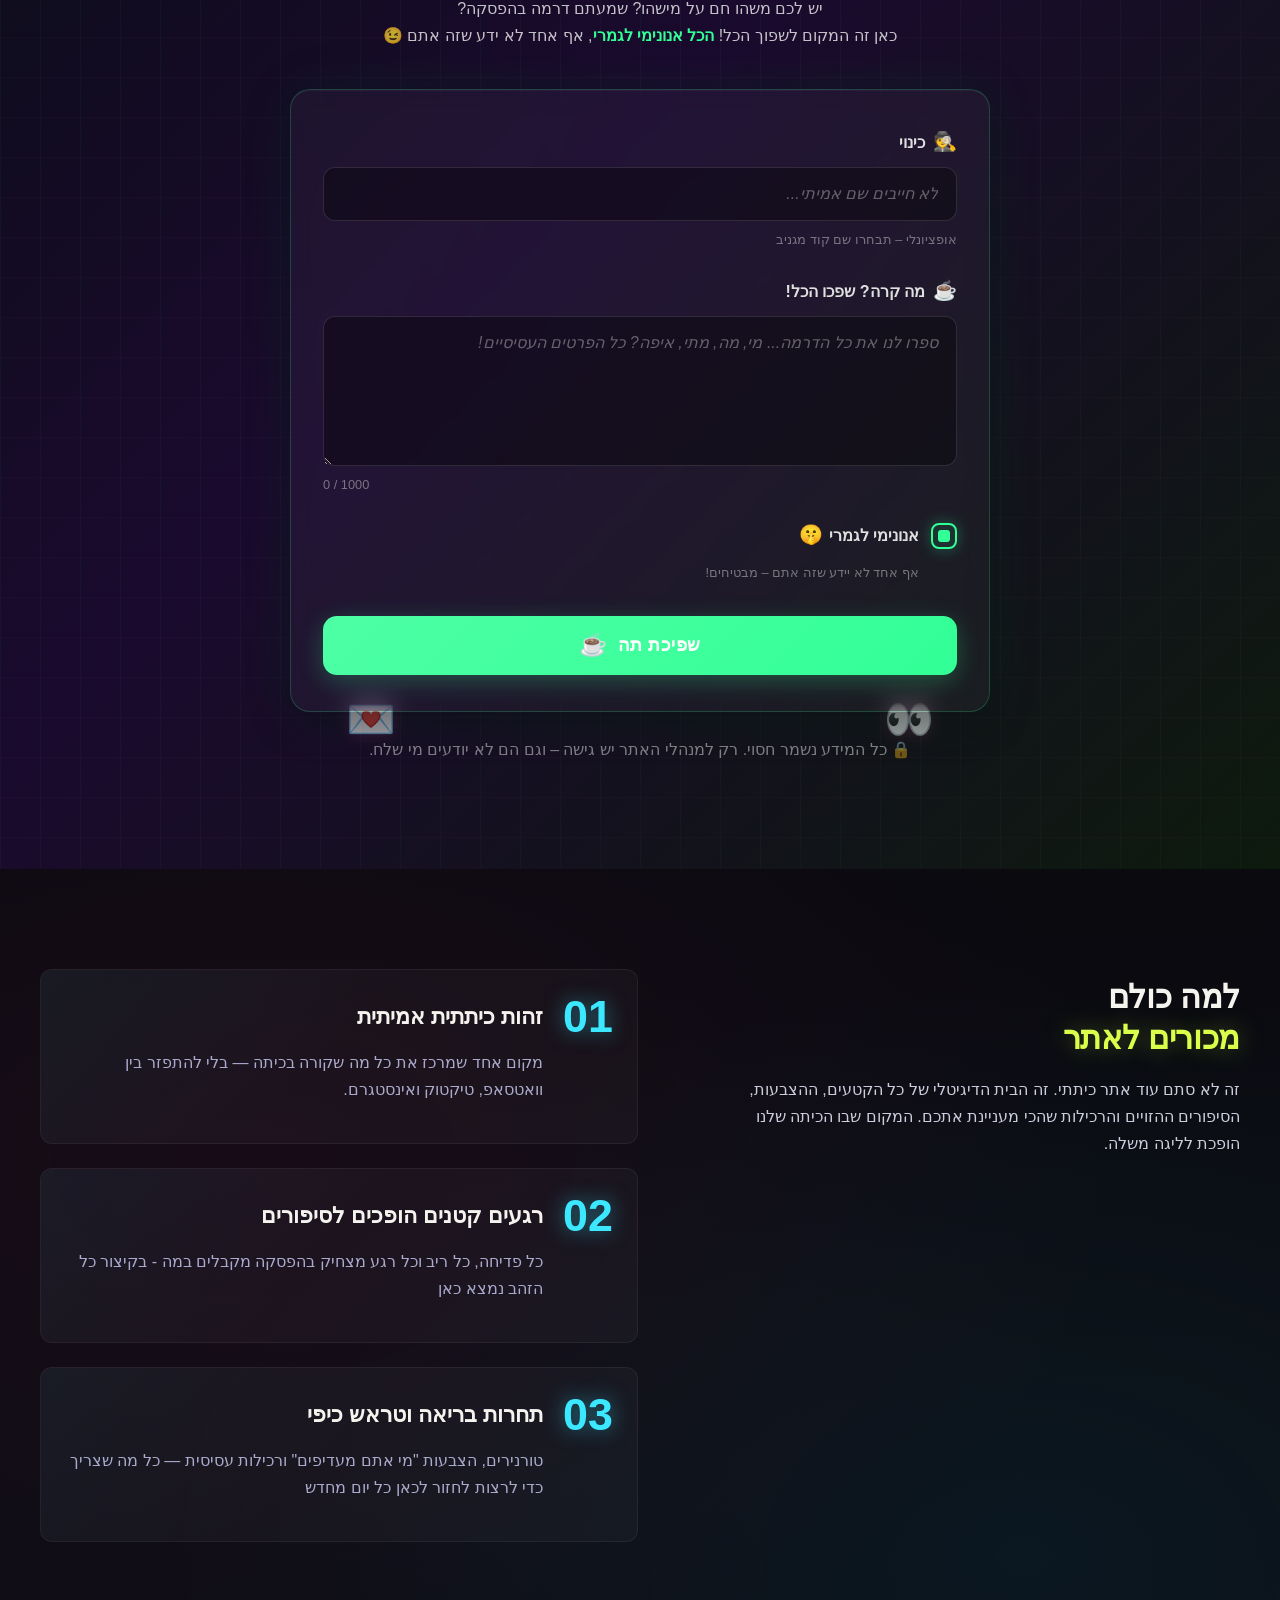
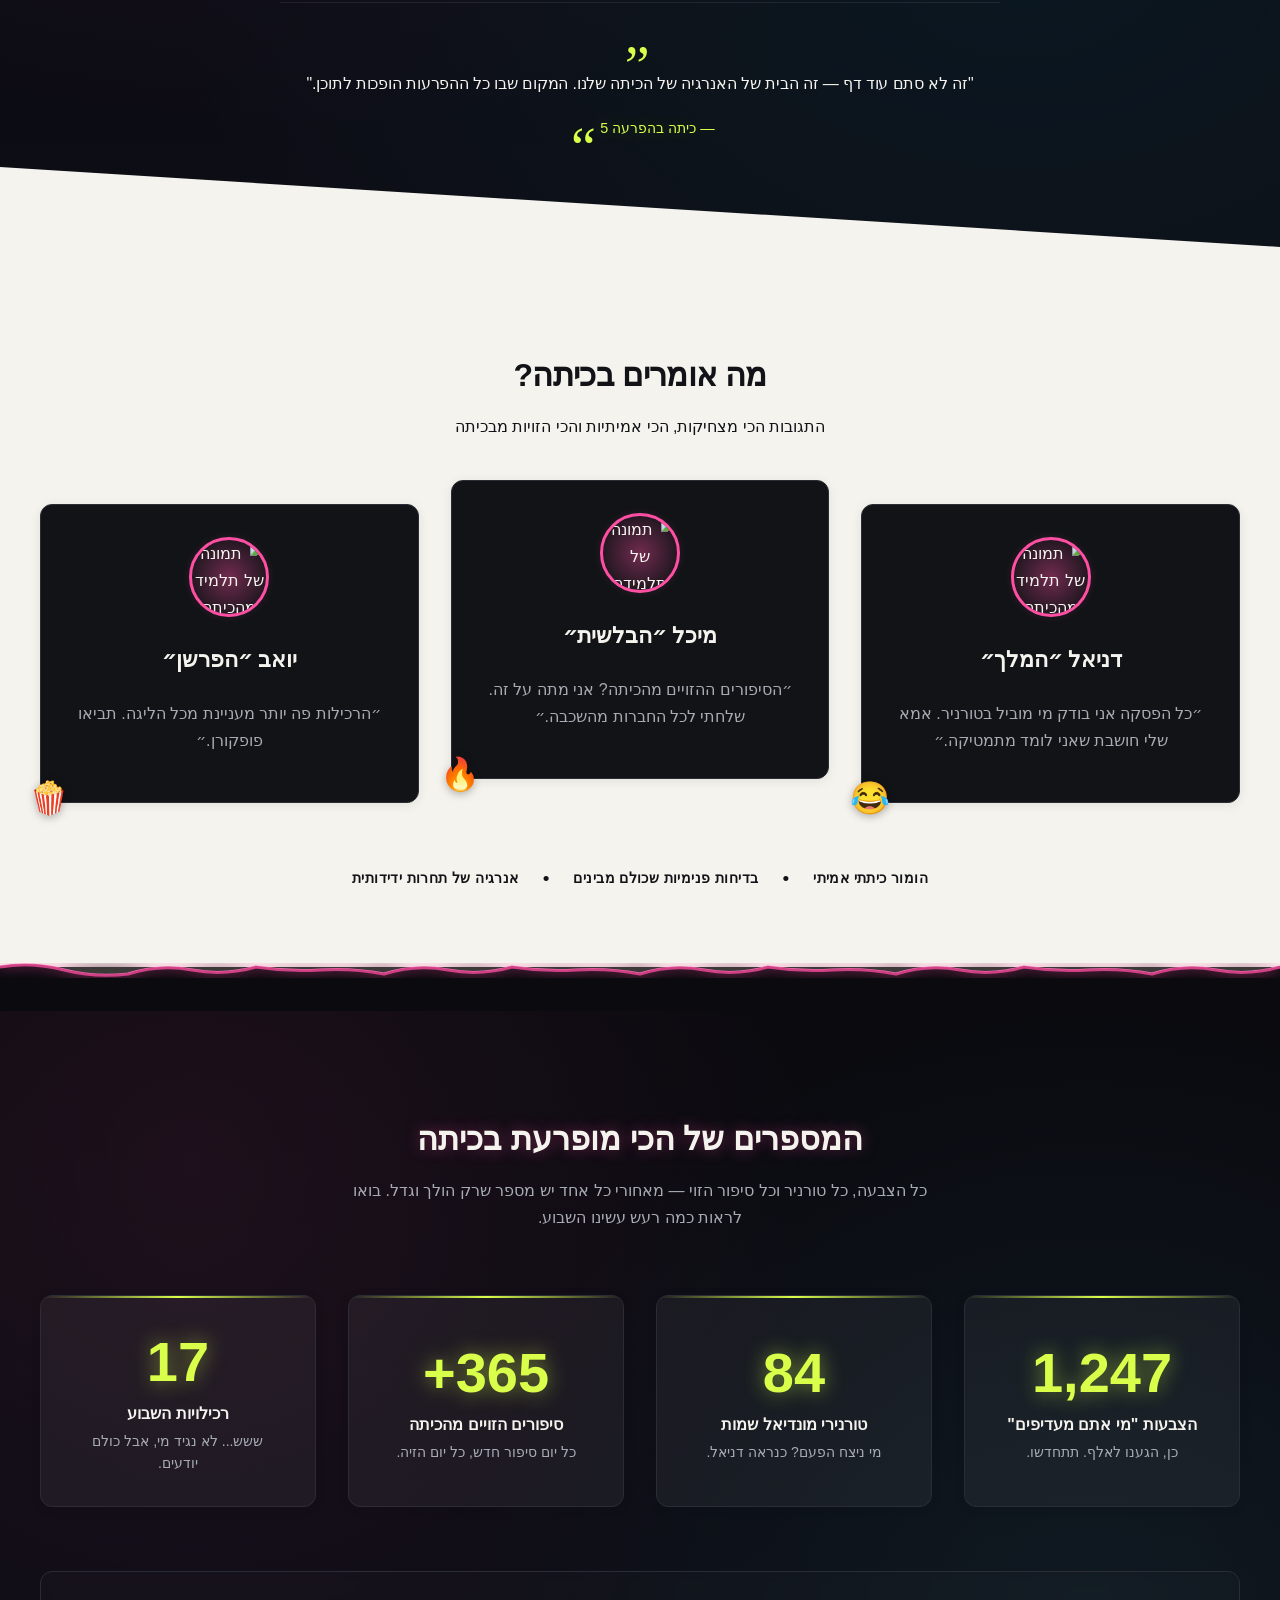
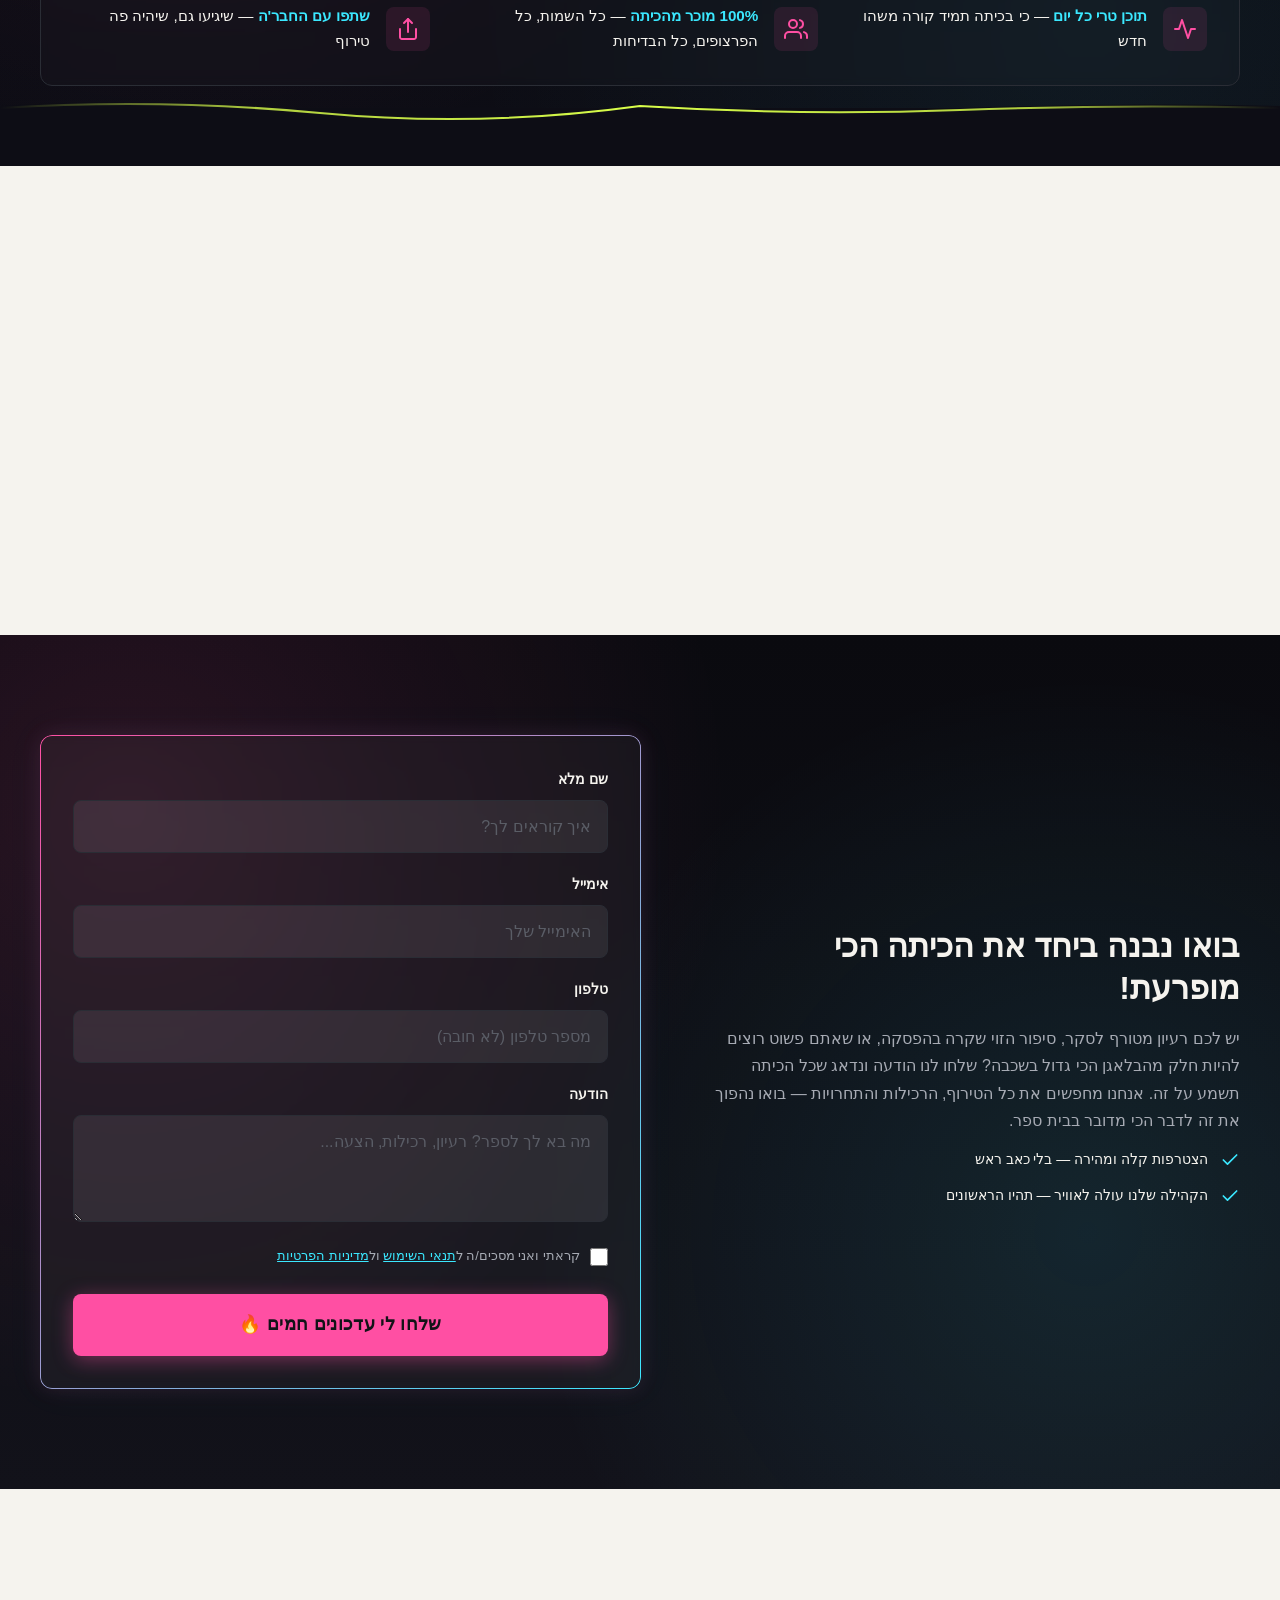
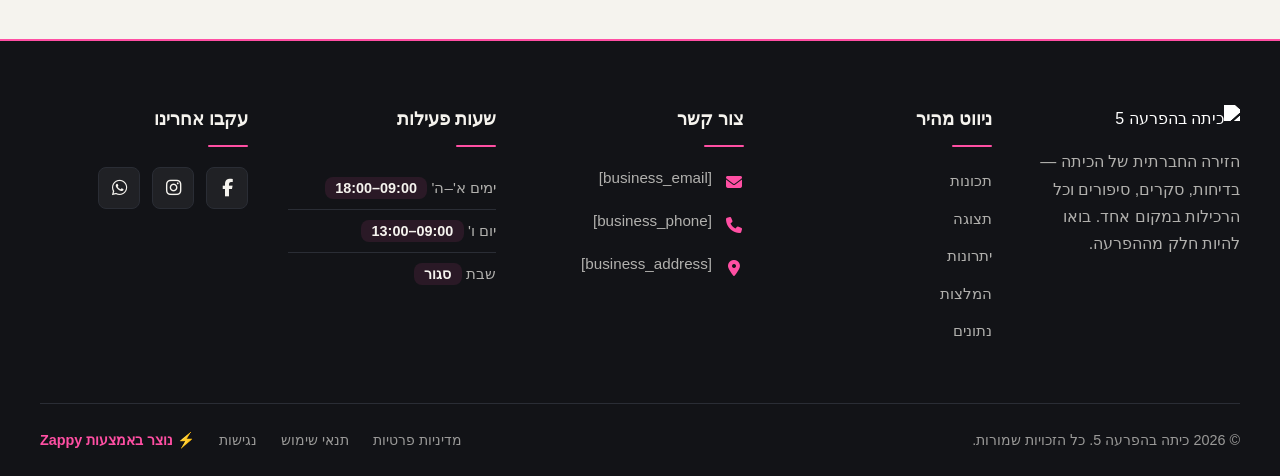
==== commit 2d5d7178: "Background sync: Progressive GitHub Sync" ====
--- a/index.html
+++ b/index.html
@@ -1582,7 +1582,11 @@
 </section>
   </main>
   
-  <footer class="site-footer" dir="rtl">
+  
+
+<section class="zappy-block-section" data-zappy-block="1" data-zappy-block-id="blk_3078c3c6d7d1" data-zappy-block-title="כרטיסיית צור קשר" data-zappy-block-html="[base64]/[base64]" data-zappy-block-css="[base64]" data-zappy-block-js="[base64]" data-zappy-block-doc="[base64]/[base64]"><iframe class="zappy-block-frame" data-zappy-block-frame="blk_3078c3c6d7d1" title="כרטיסיית צור קשר" loading="lazy" sandbox="allow-scripts" referrerpolicy="no-referrer" style="width:100%;border:0;display:block;min-height:120px;overflow:hidden;"></iframe></section>
+
+<footer class="site-footer" dir="rtl">
   <div class="footer-container">
     <div class="footer-grid">
       <!-- Company Info -->
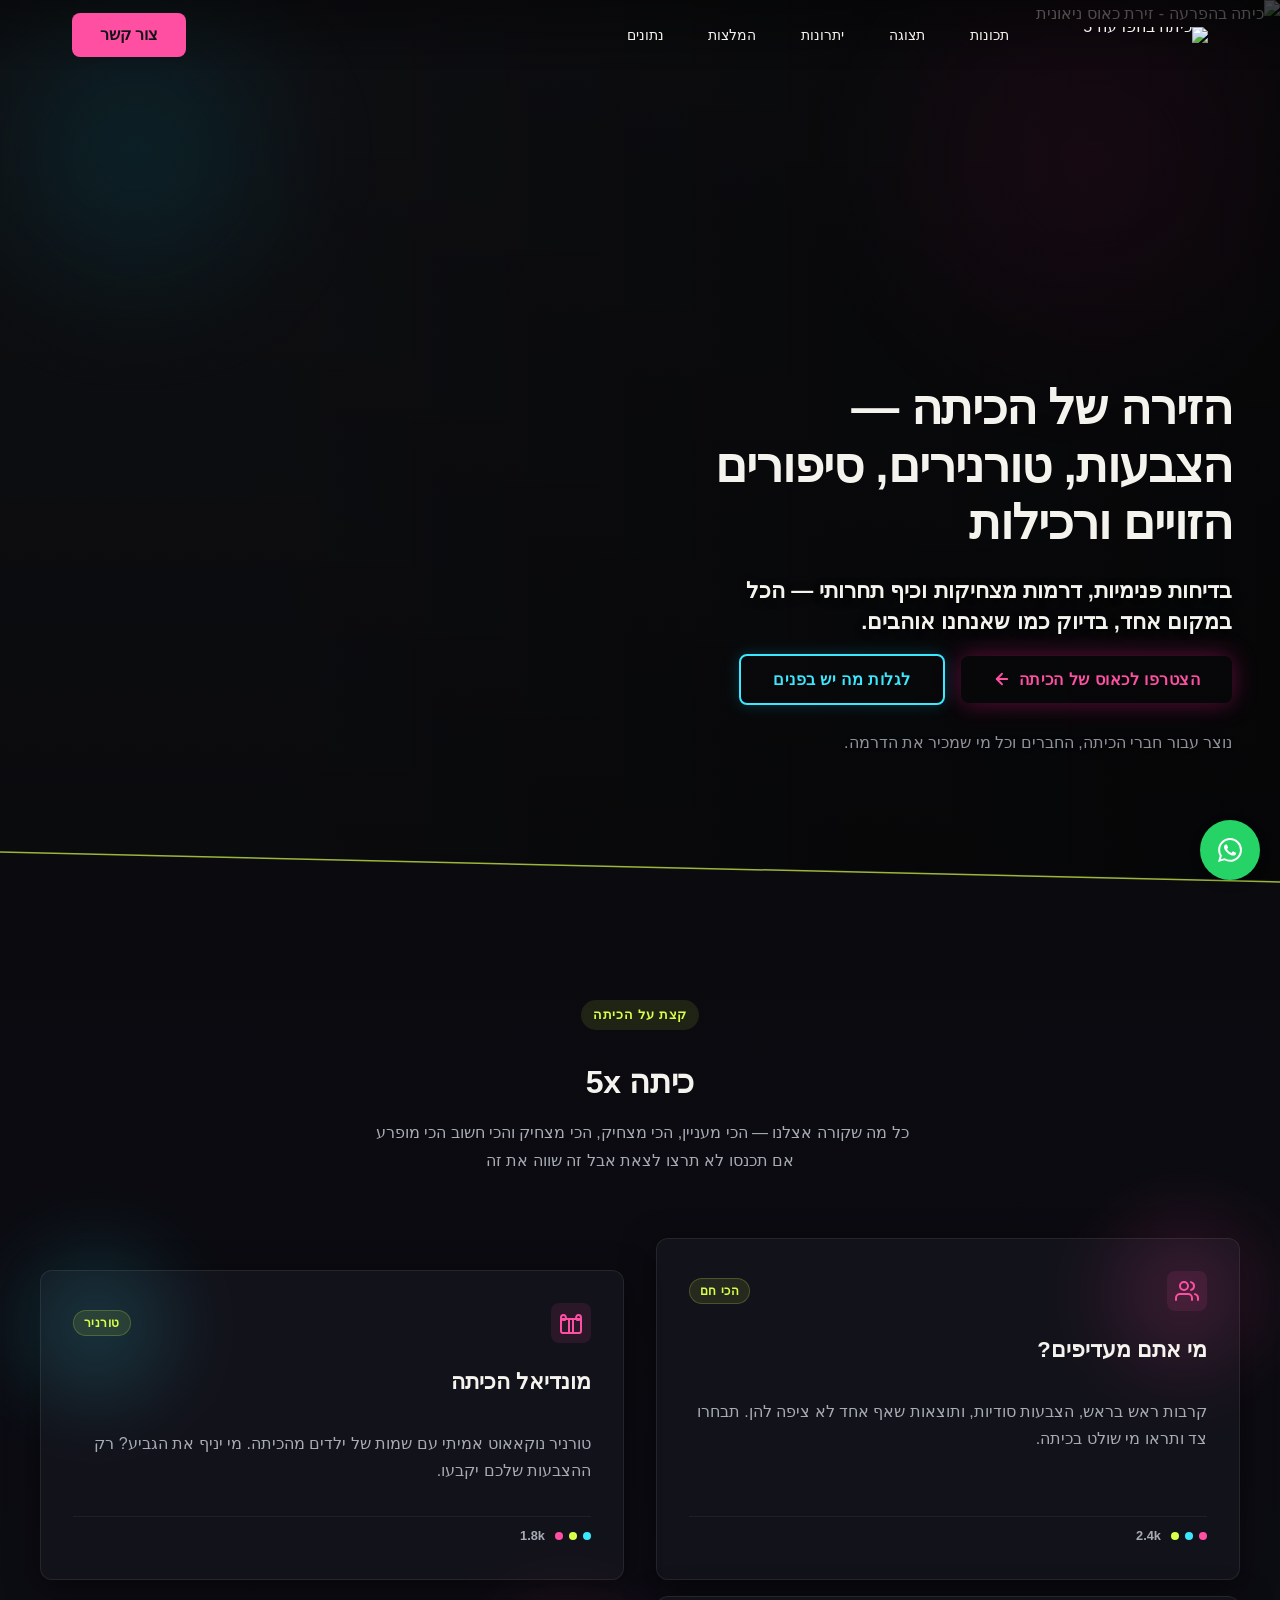
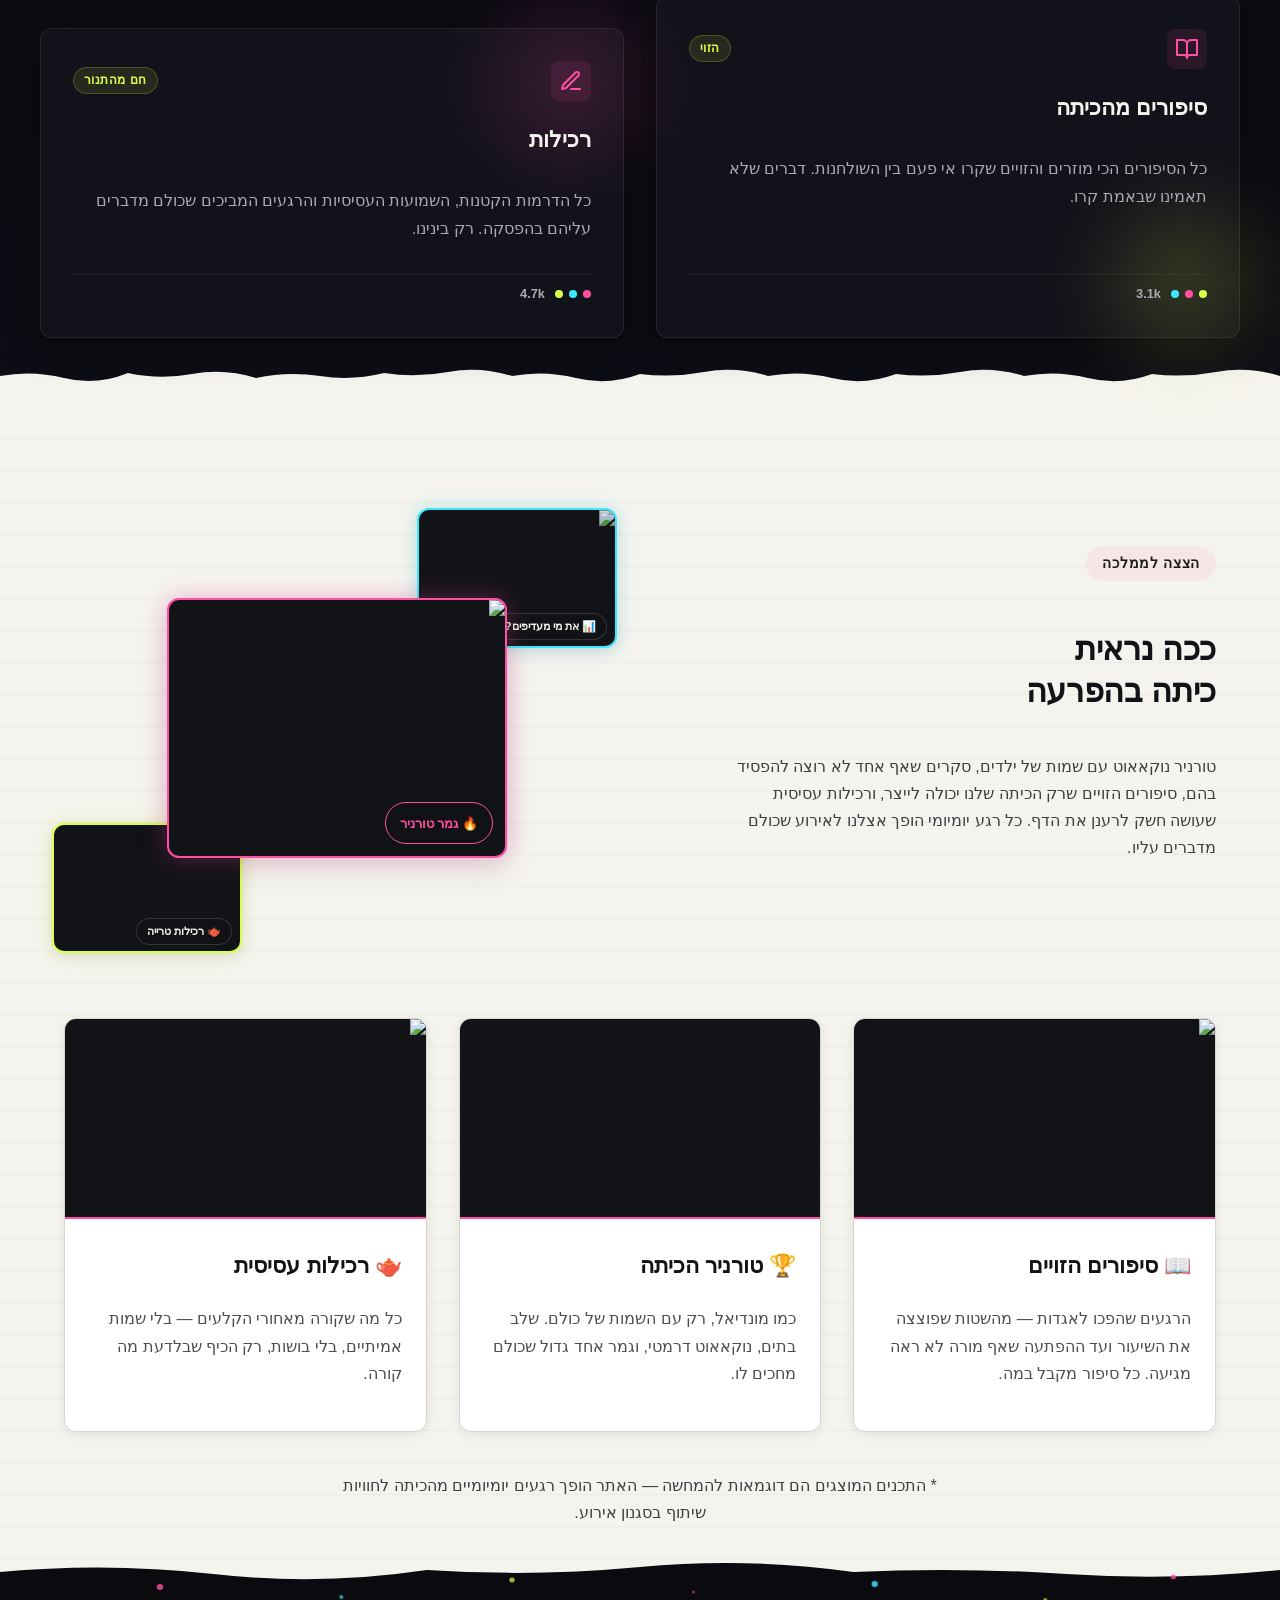
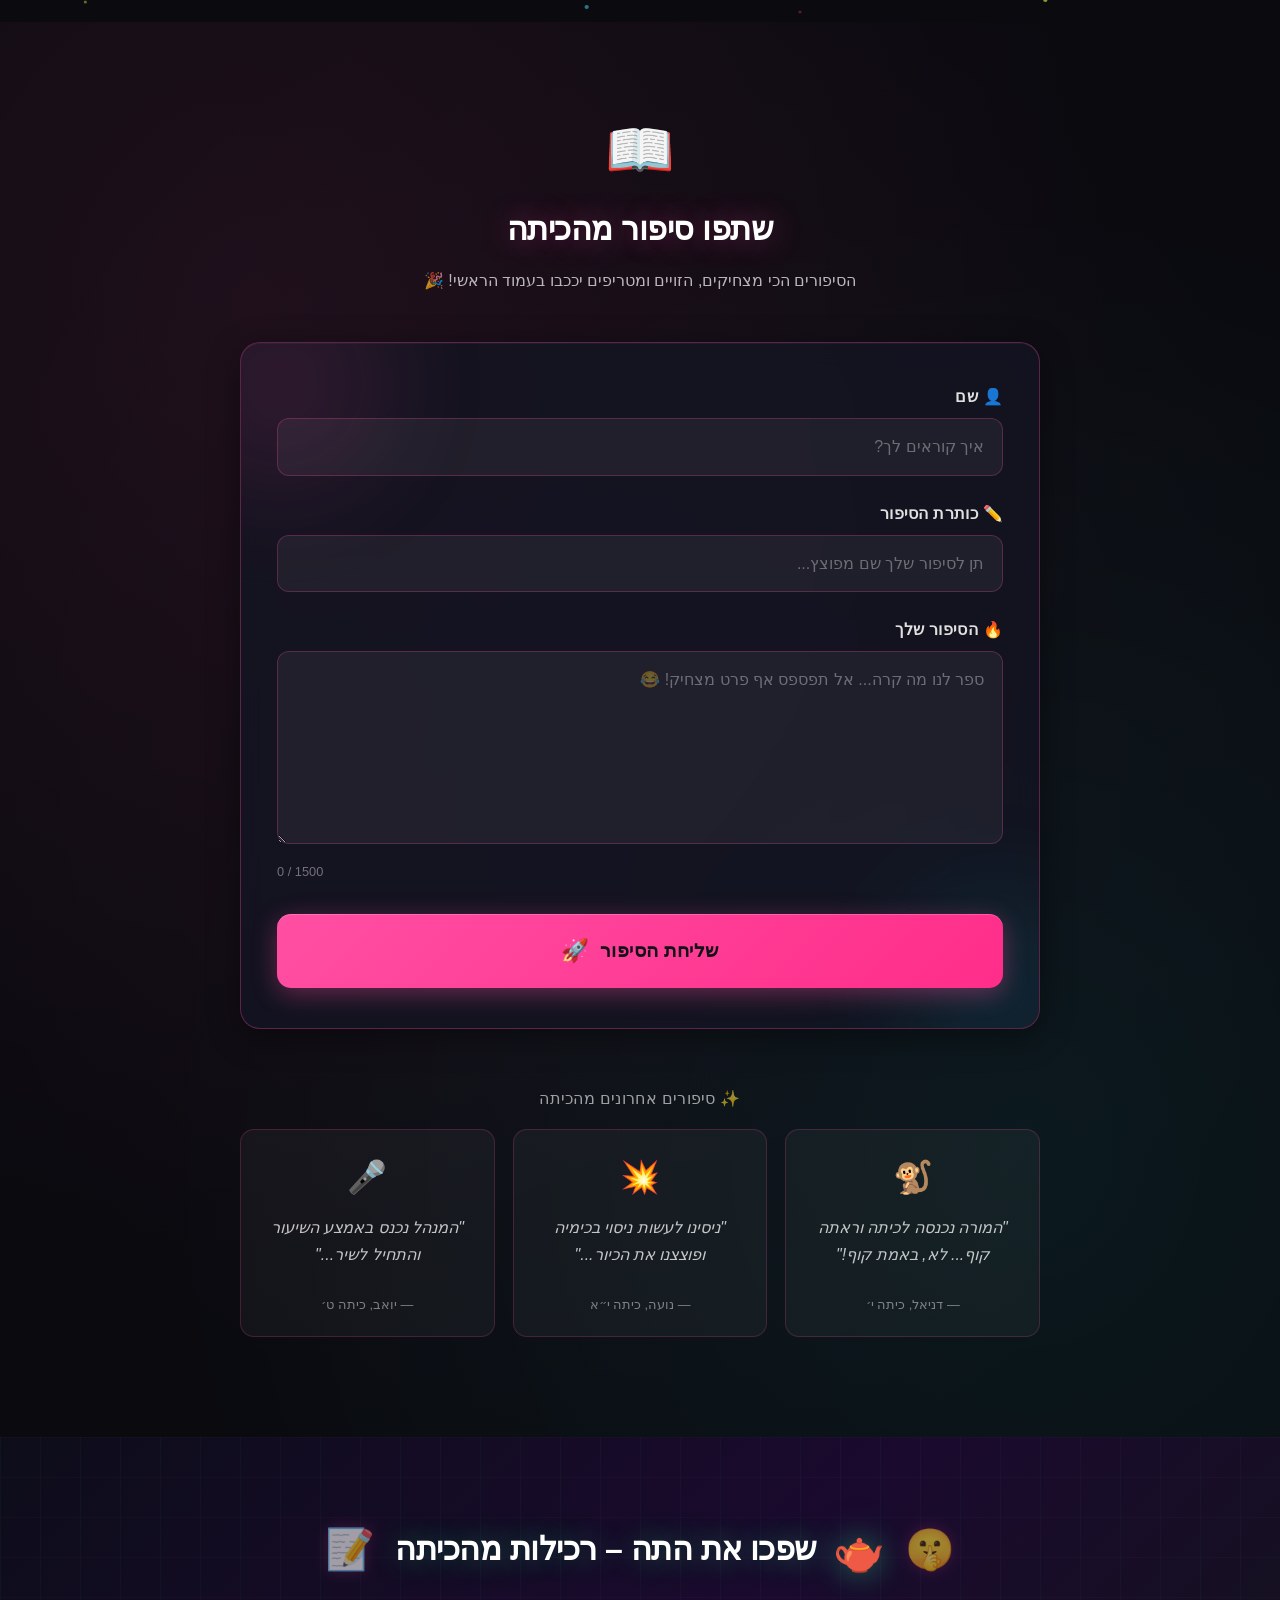
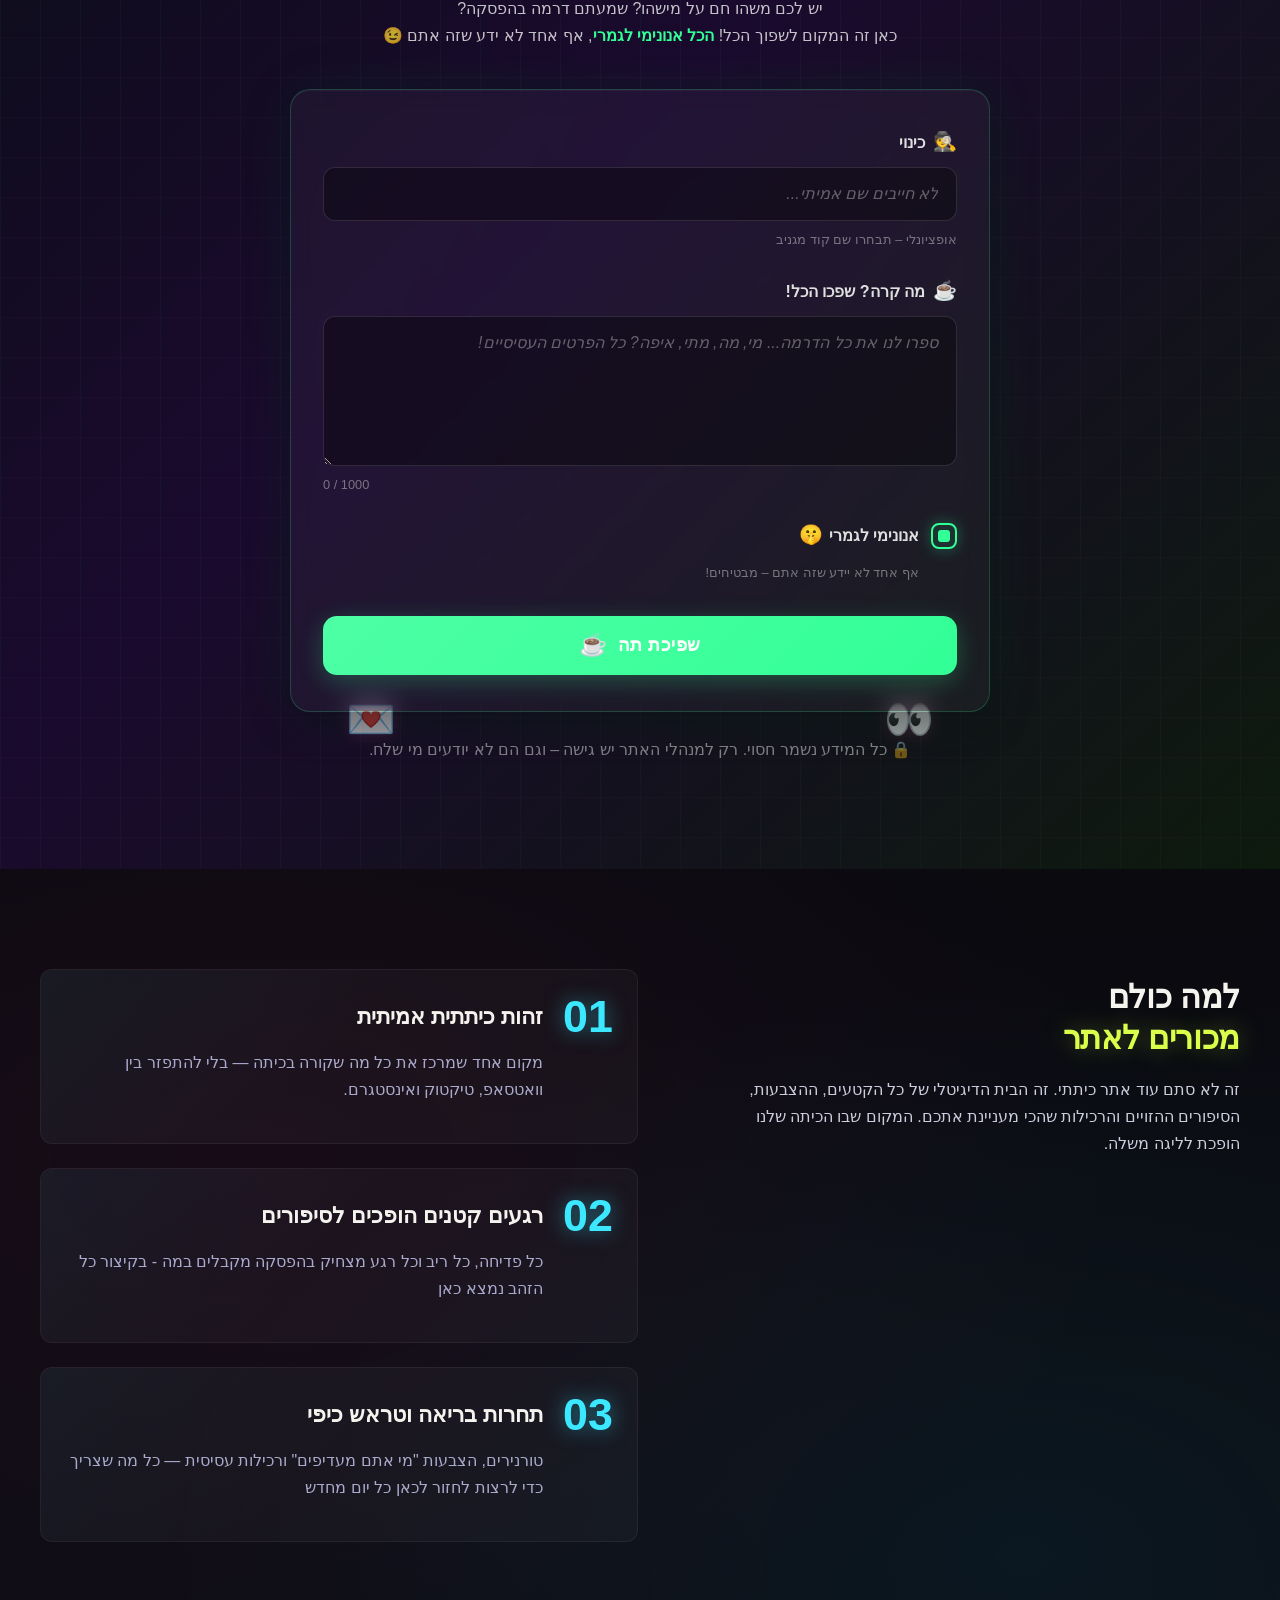
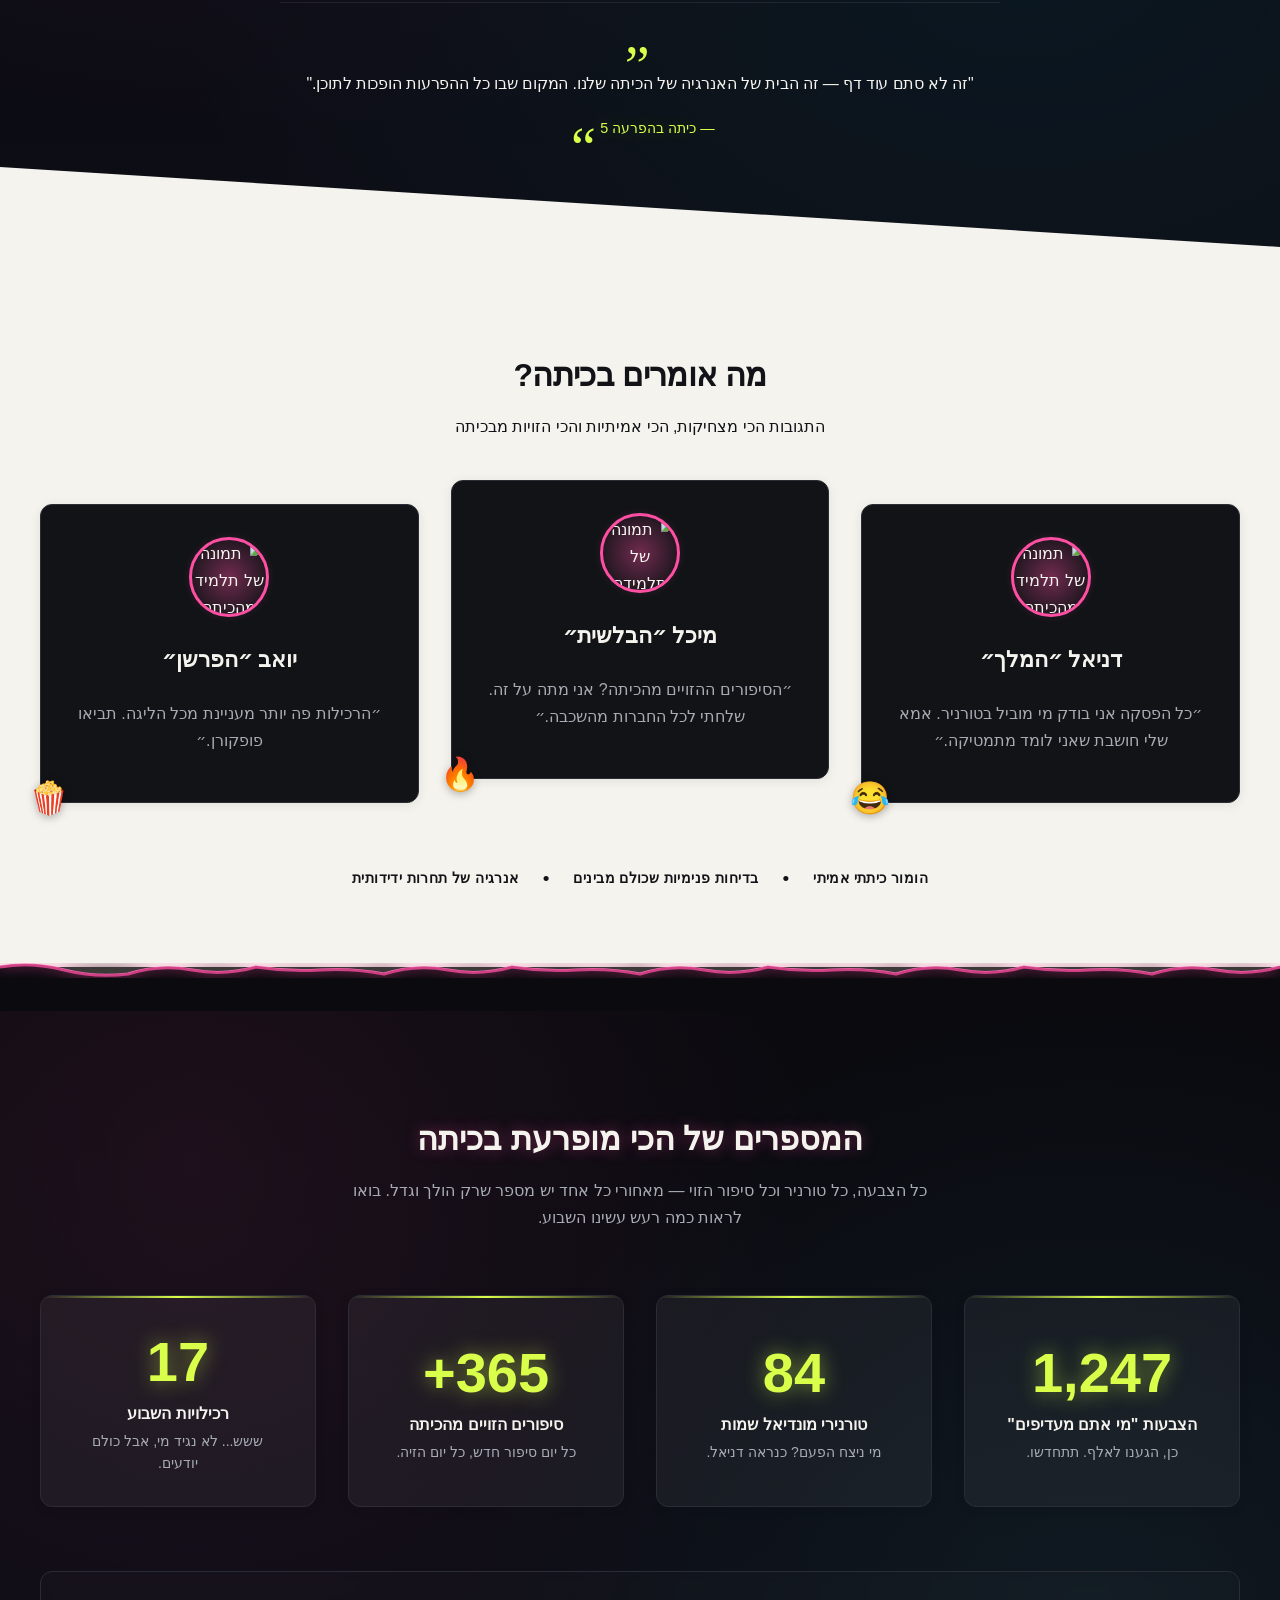
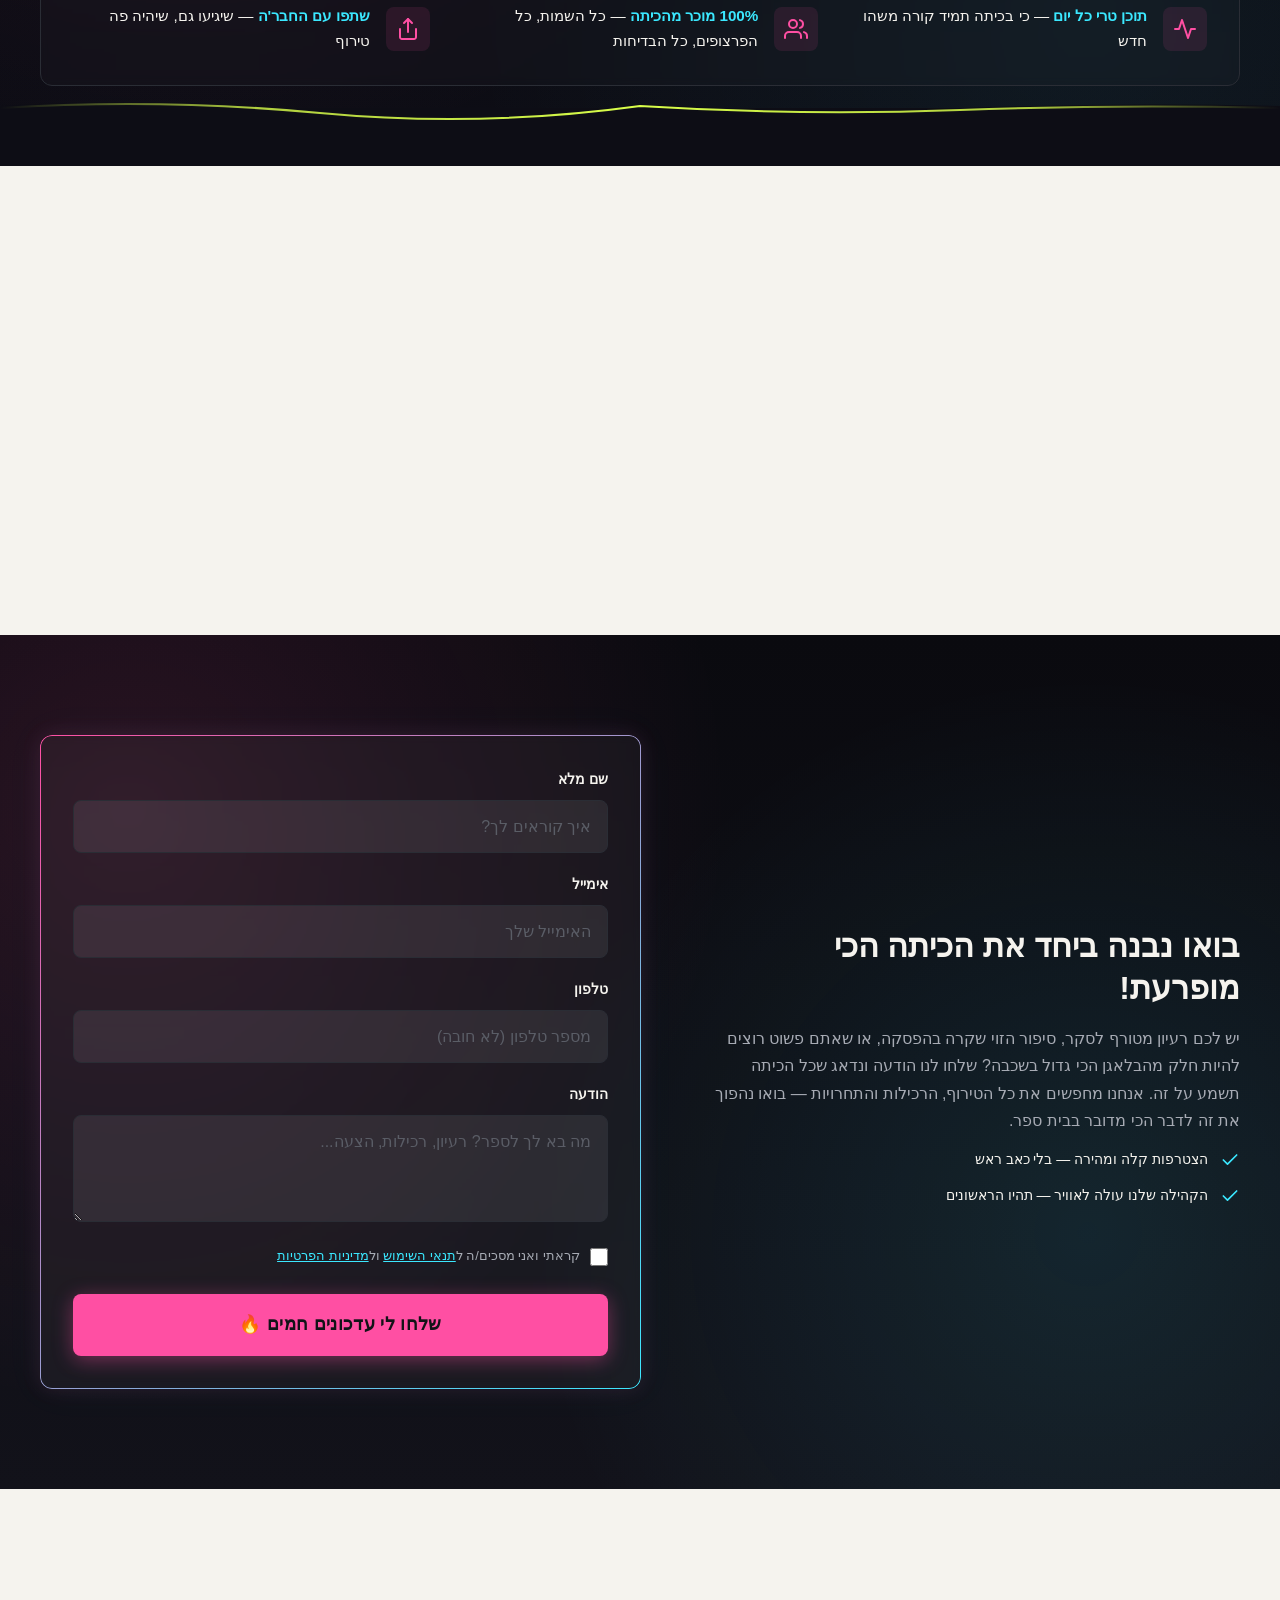
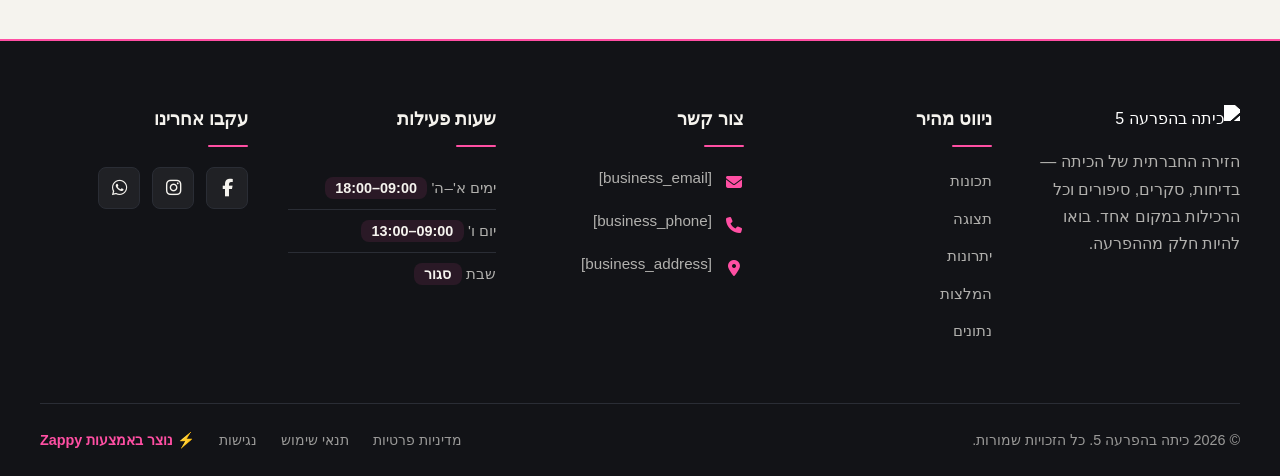
==== commit 8448d355: "Background sync: Progressive GitHub Sync" ====
--- a/index.html
+++ b/index.html
@@ -368,7 +368,7 @@
   <div class="nav-container">
     <div class="nav-right-group"><div class="nav-brand">
       <a href="/" class="logo-link"><img class="logo" src="/assets/site-----image-1.webp" alt="כיתה בהפרעה 5"></a>
-    </div><ul class="nav-menu" id="navMenu"><li><a href="#features">תכונות</a></li><li><a href="#showcase">תצוגה</a></li><li><a href="#benefits">יתרונות</a></li><li><a href="#testimonials">המלצות</a></li><li><a href="#stats">נתונים</a></li><li><a href="#class-poll">🗳️ הצבעה</a></li><li class="mobile-contact-link nav-cta-mobile-item"><a href="#cta" class="nav-cta-btn">צור קשר</a></li></ul></div>
+    </div><ul class="nav-menu" id="navMenu"><li><a href="#features">תכונות</a></li><li><a href="#showcase">תצוגה</a></li><li><a href="#benefits">יתרונות</a></li><li><a href="#testimonials">המלצות</a></li><li><a href="#stats">נתונים</a></li><li class="mobile-contact-link nav-cta-mobile-item"><a href="#cta" class="nav-cta-btn">צור קשר</a></li></ul></div>
     
     
     
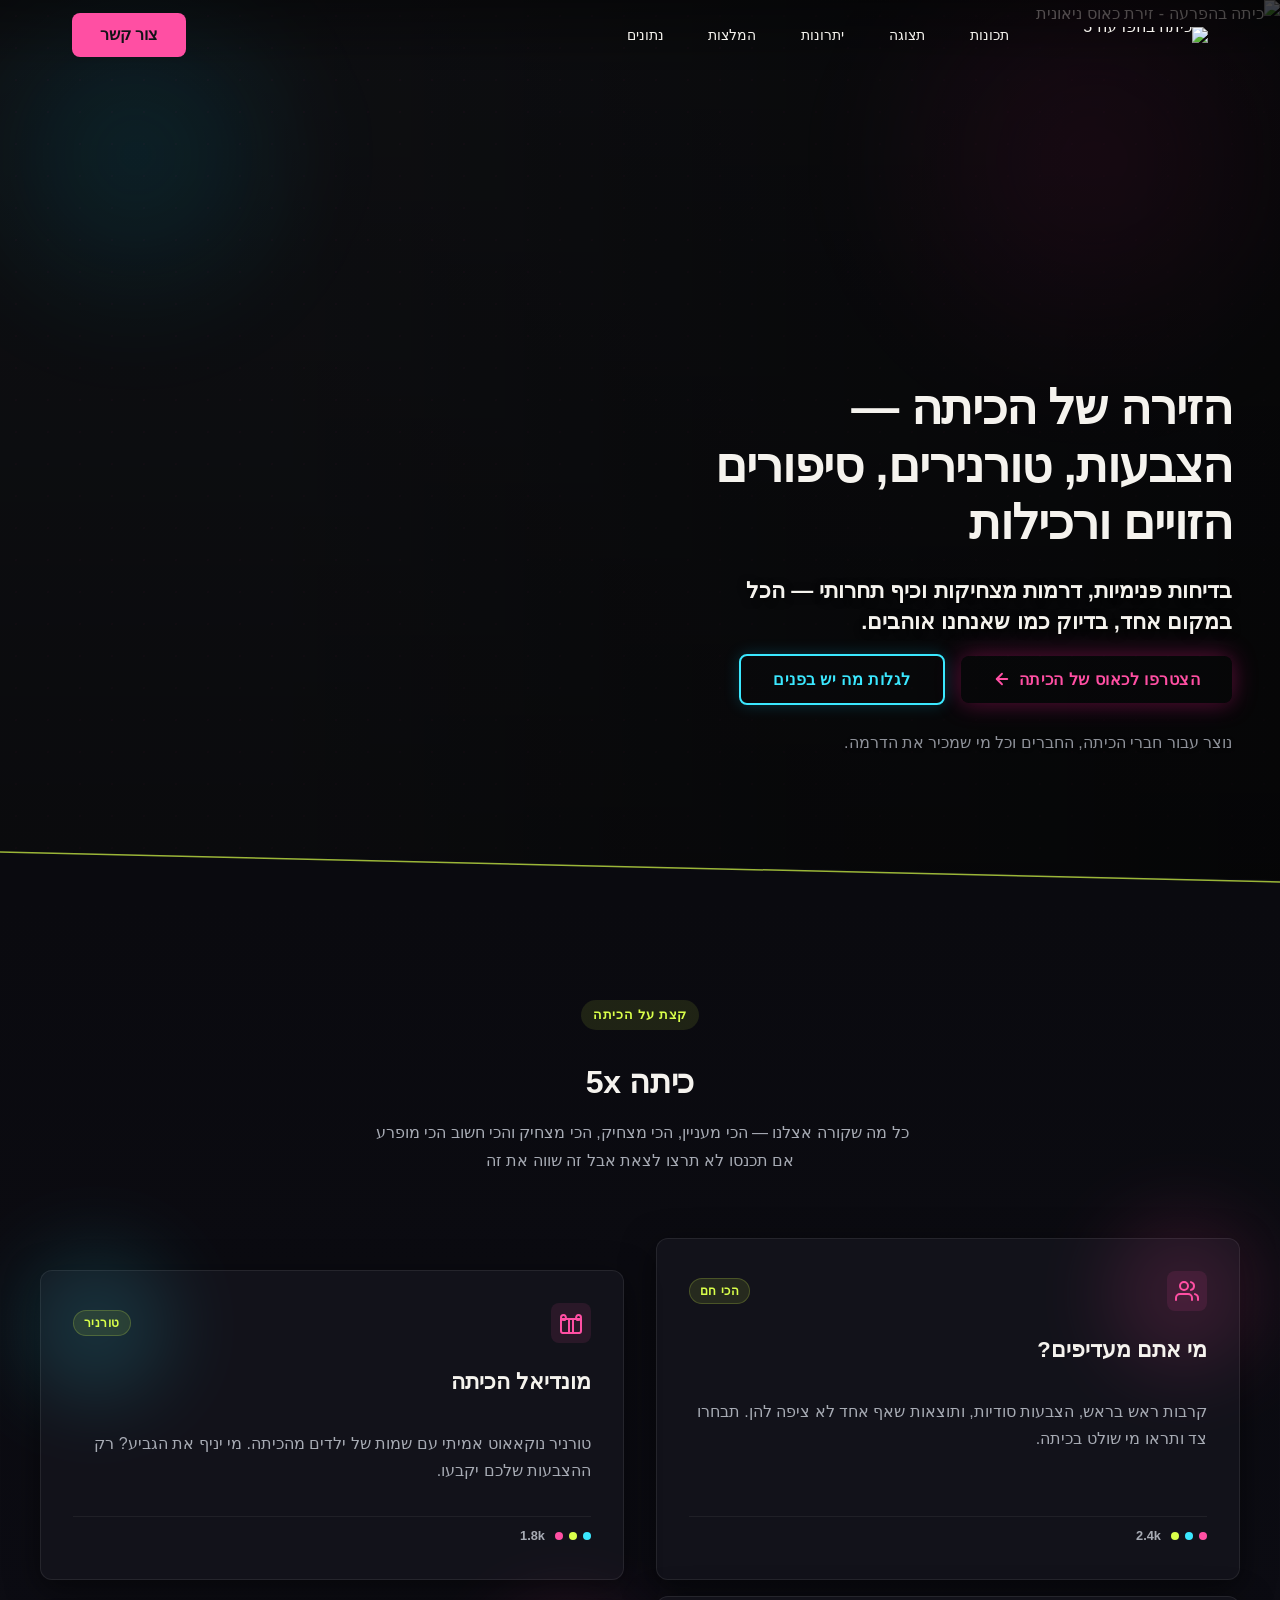
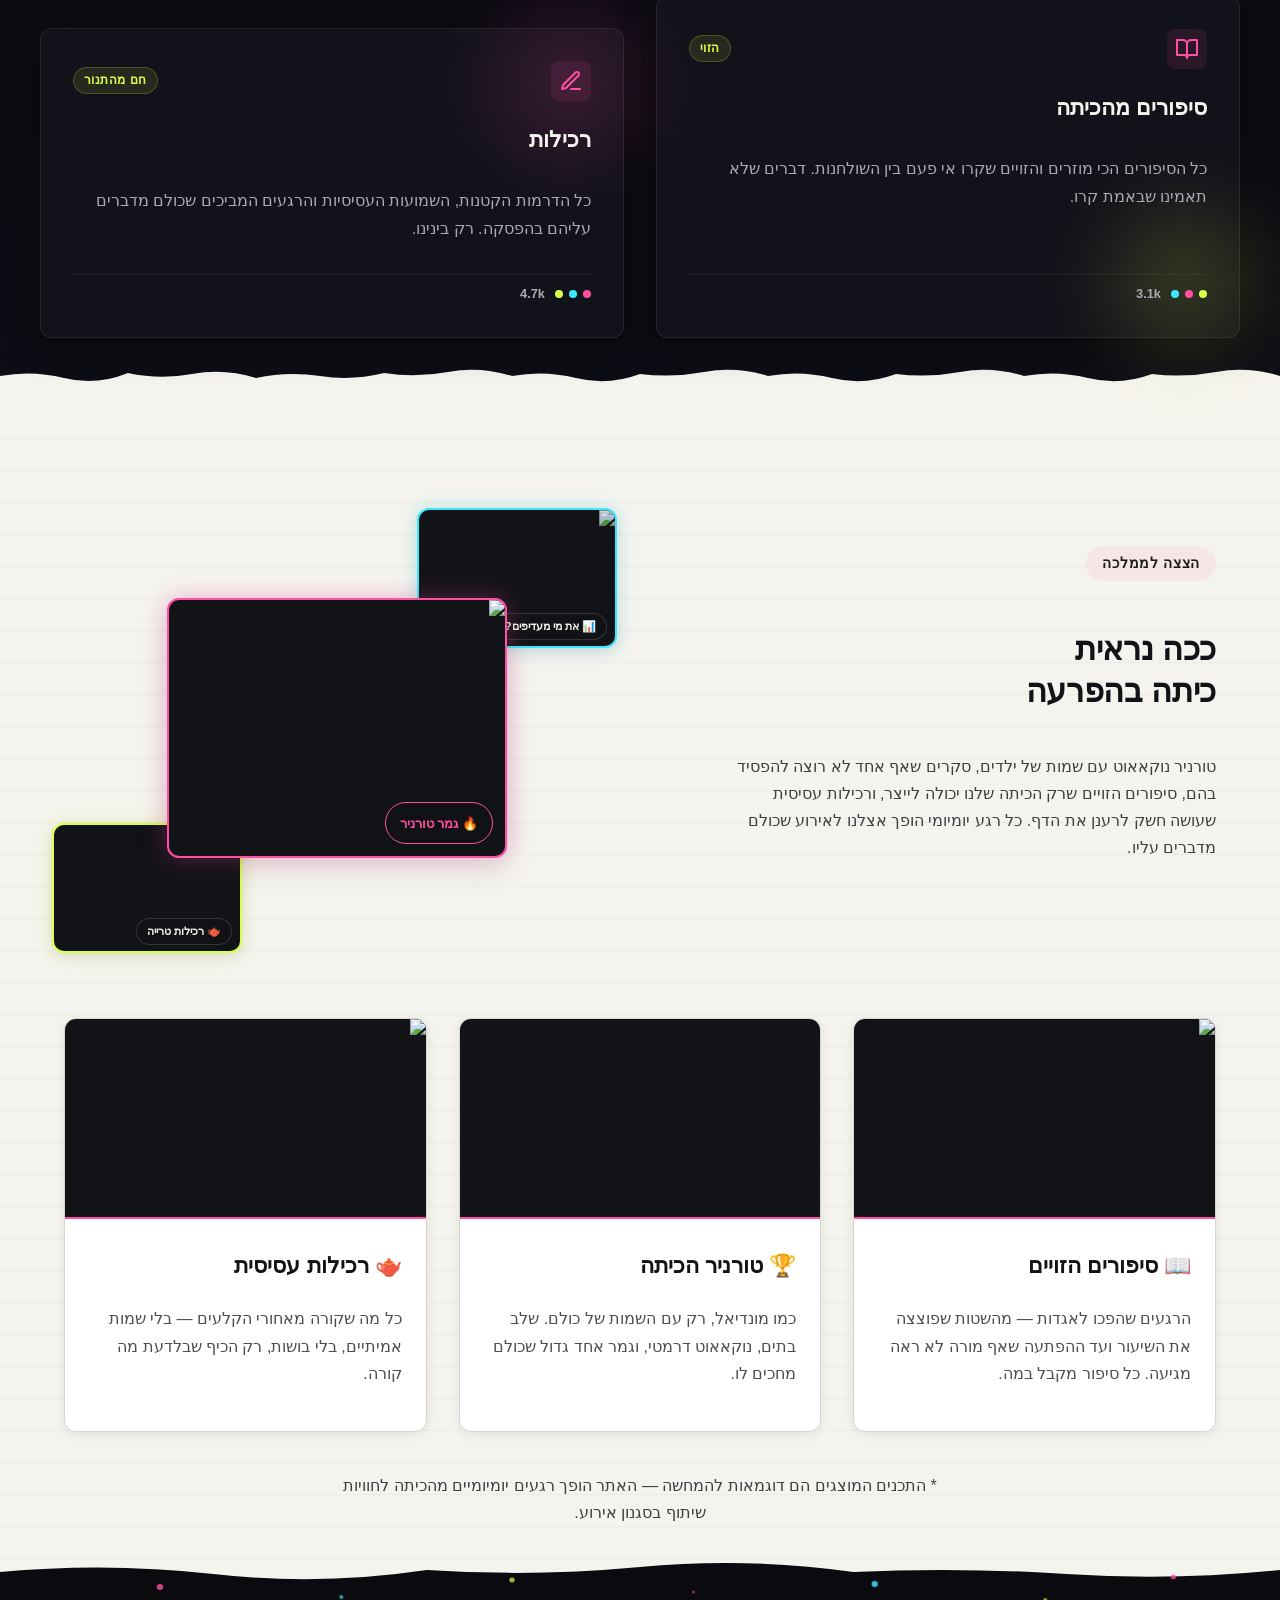
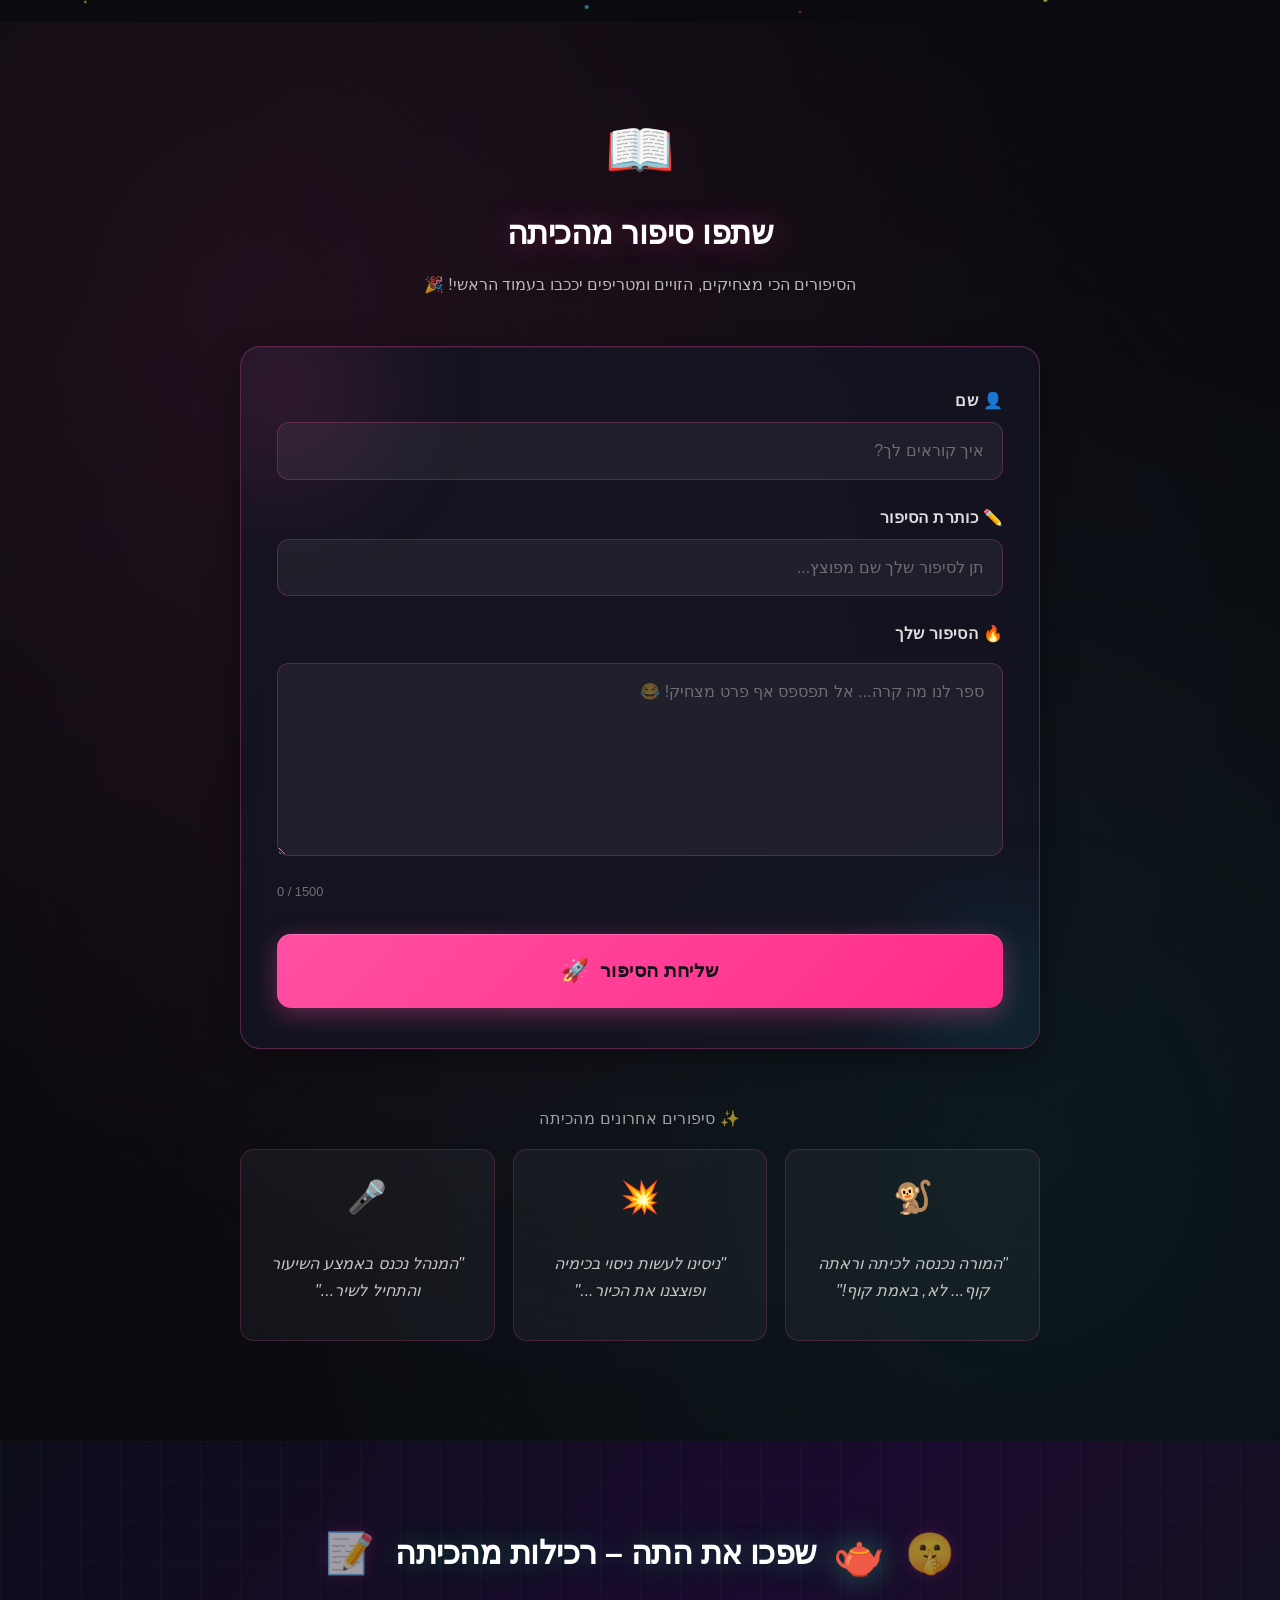
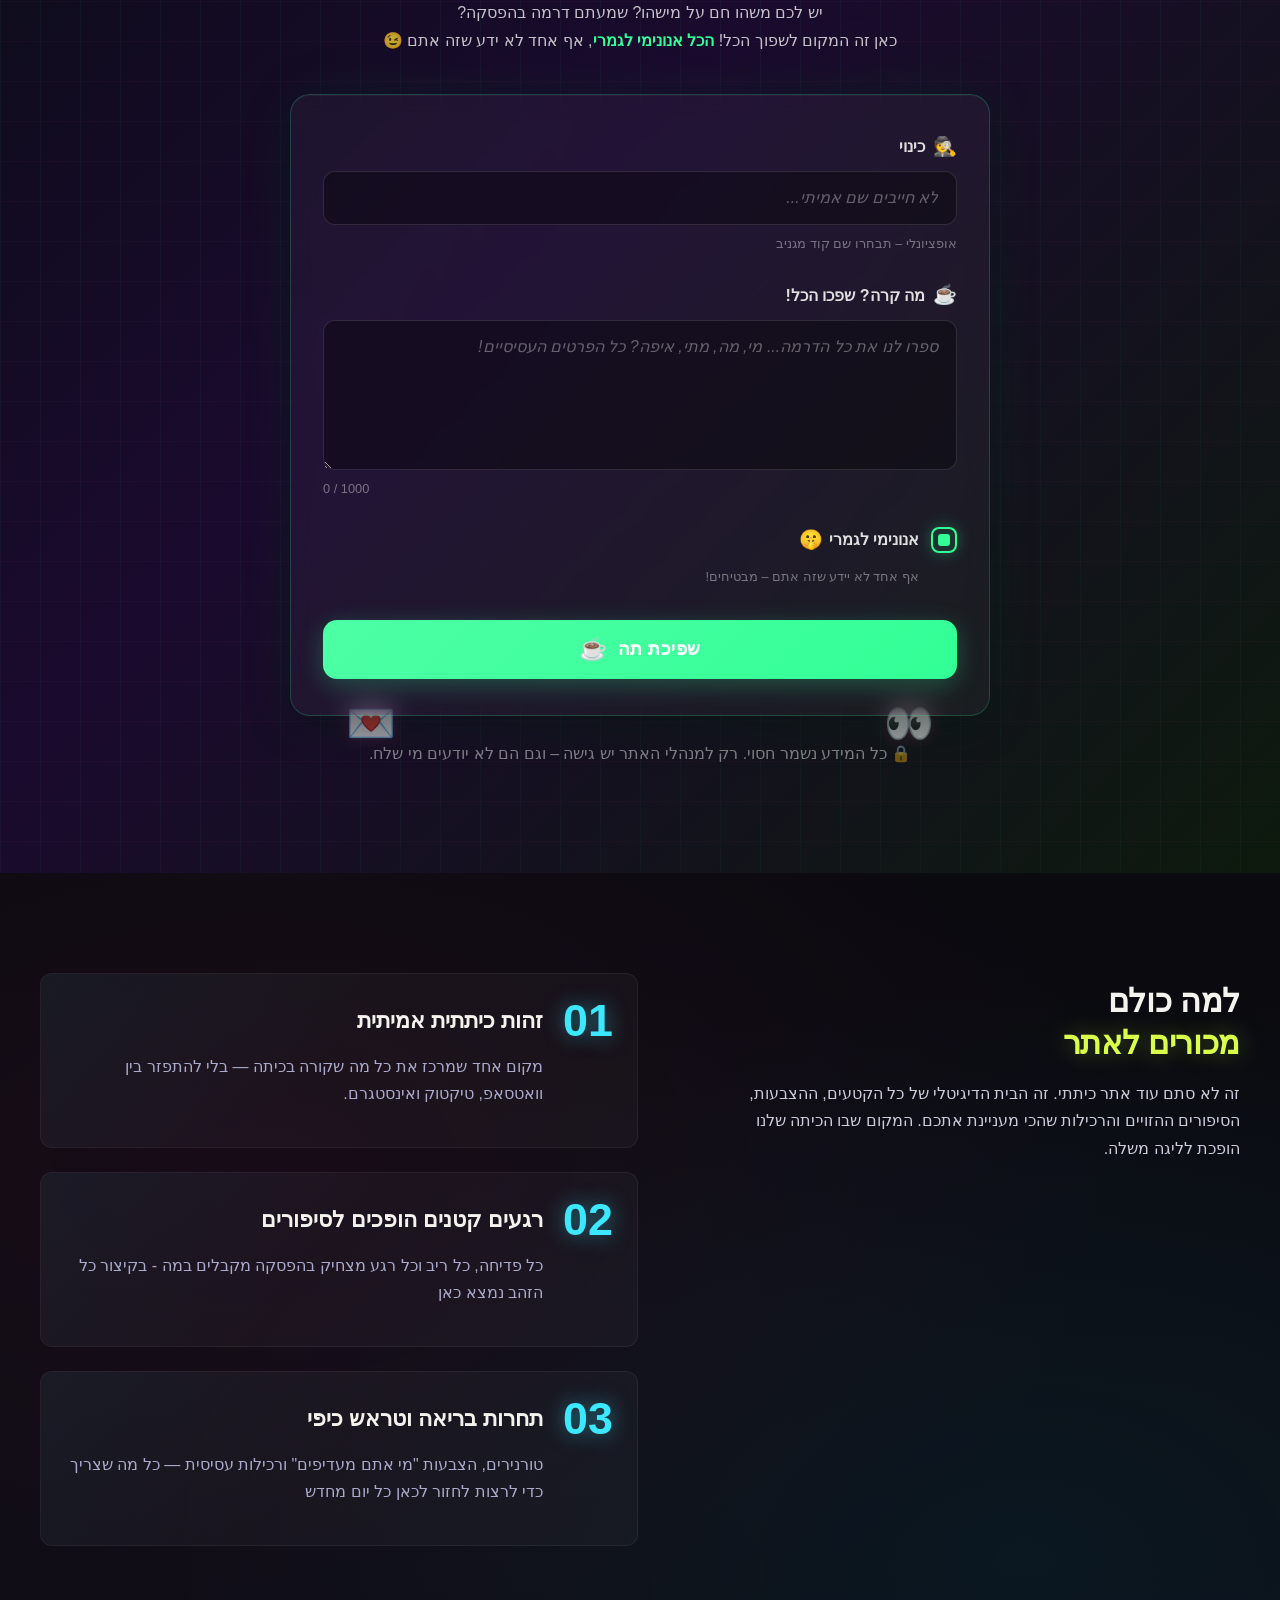
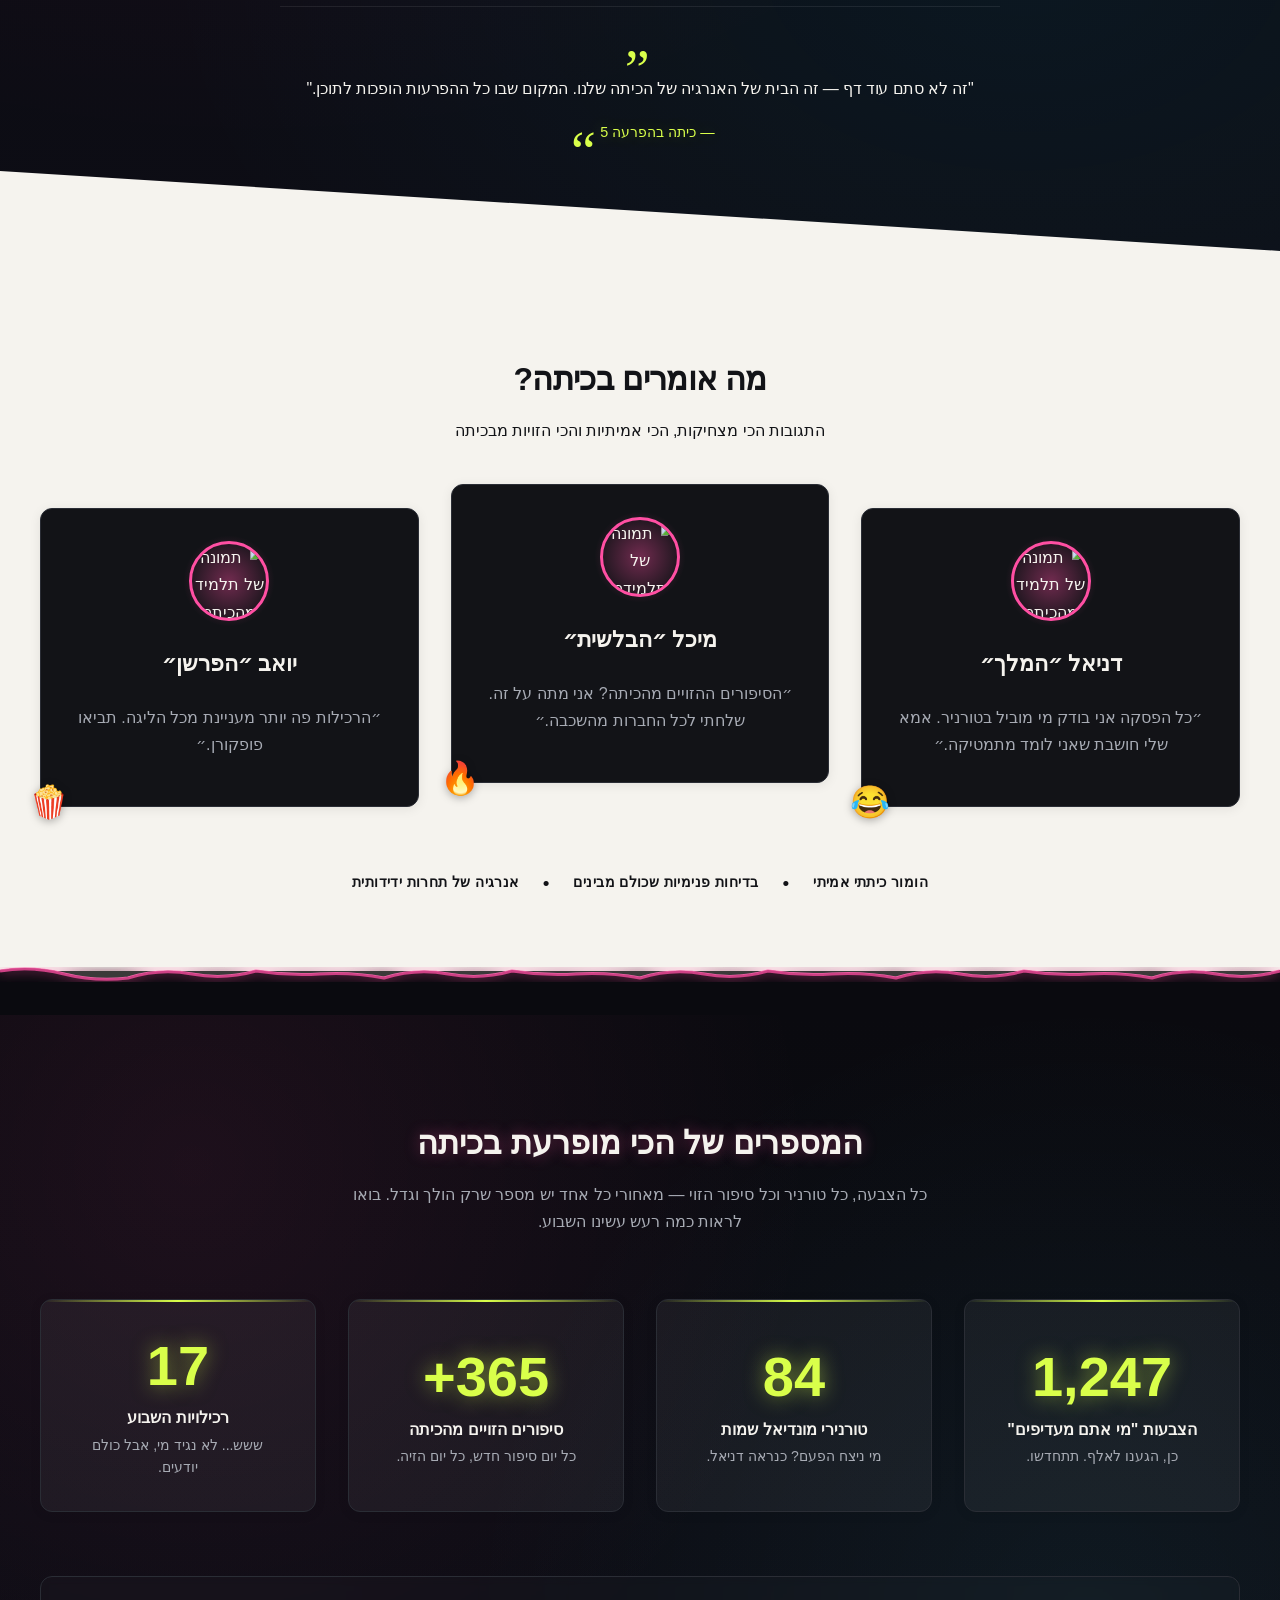
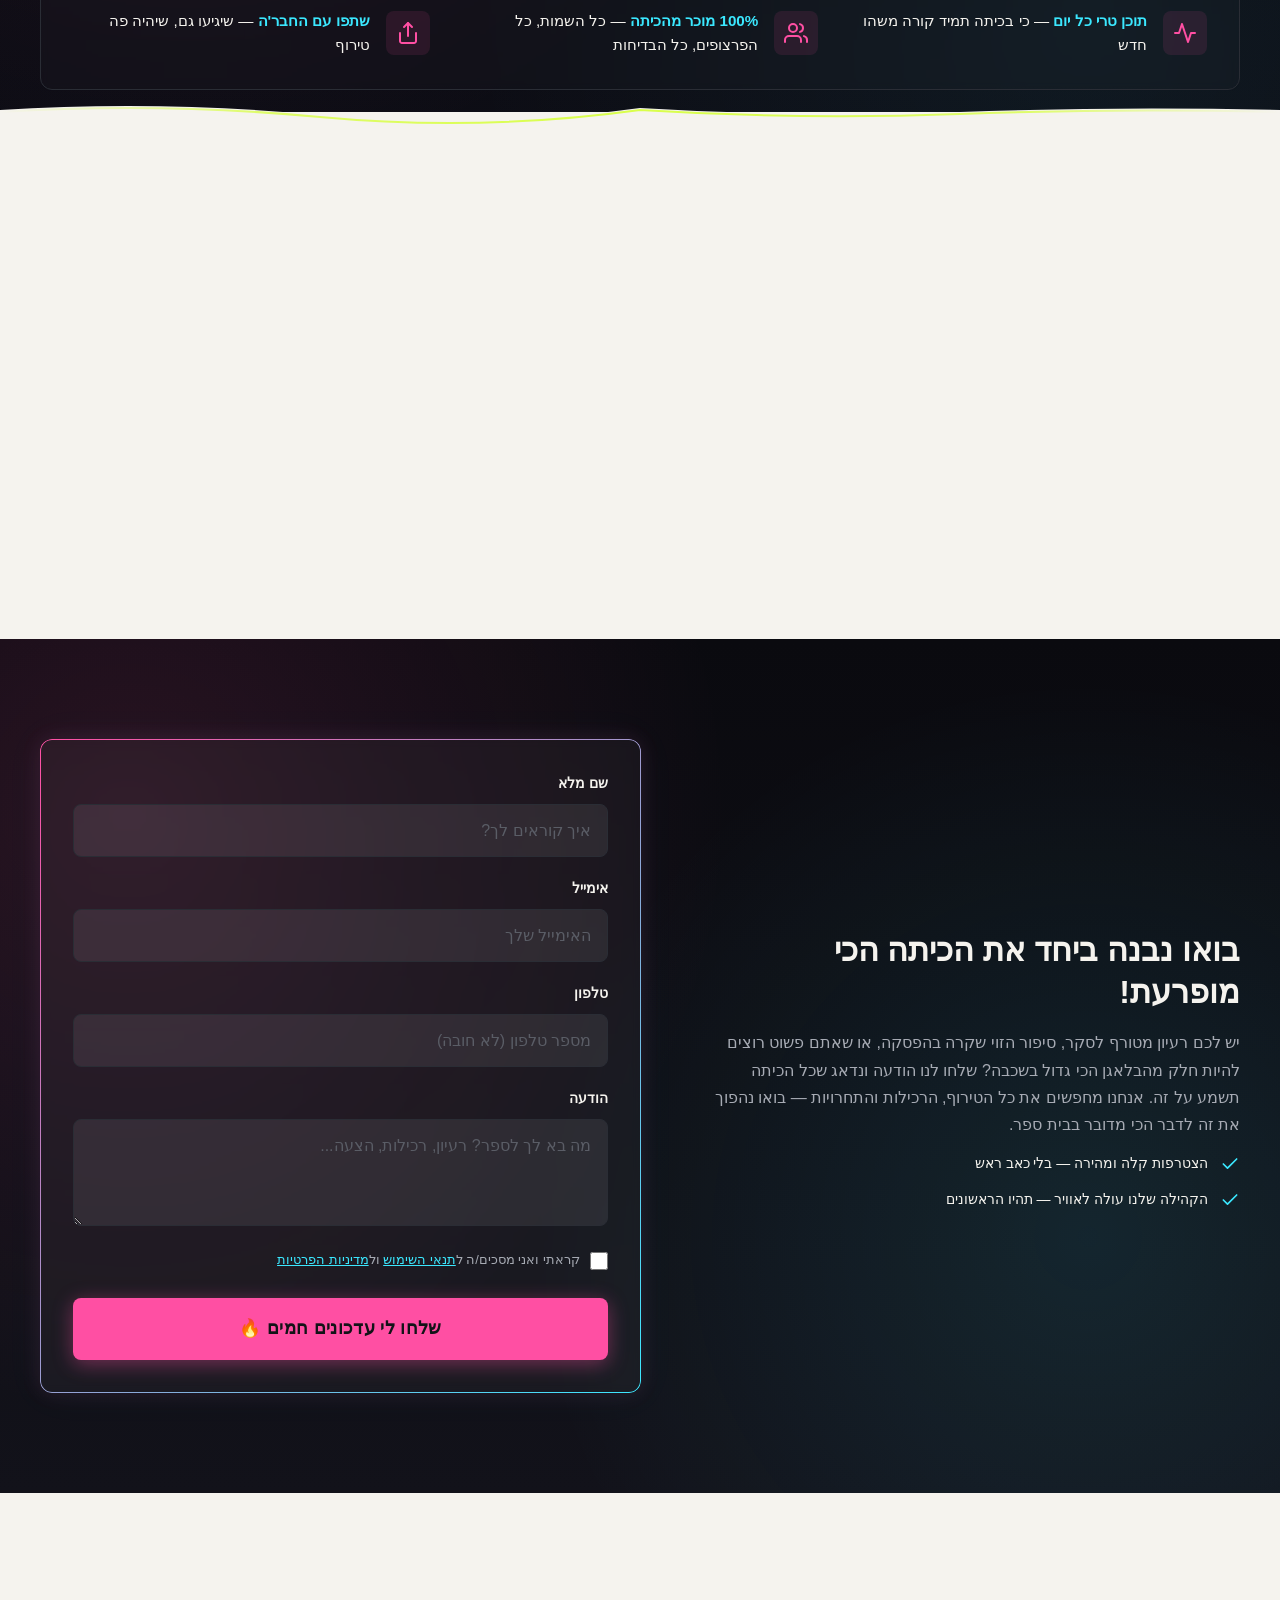
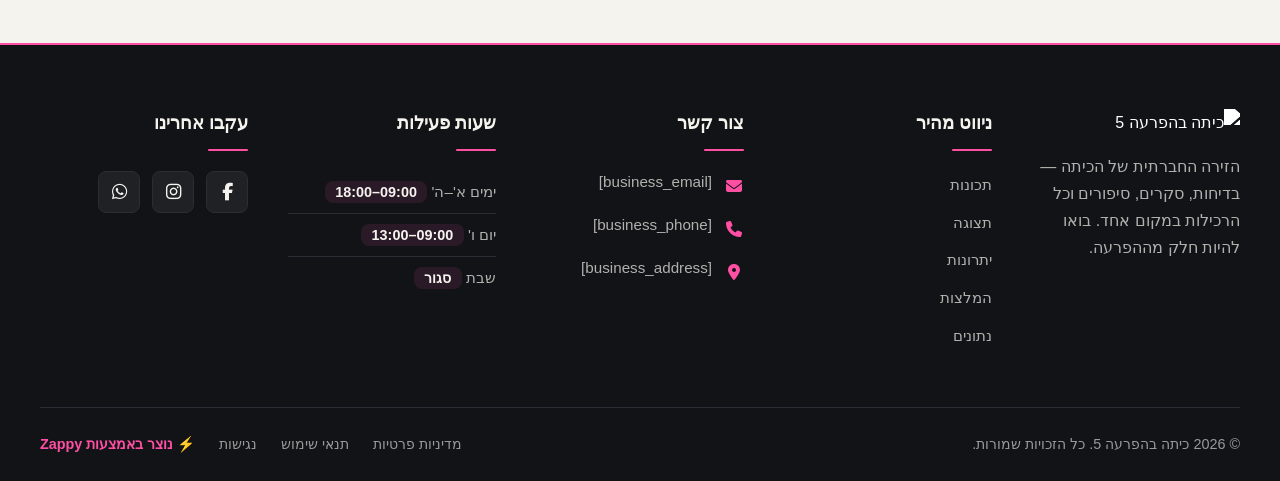
==== commit 966faa99: "Incremental sync: 1 page(s) — delete_element" ====
--- a/index.html
+++ b/index.html
@@ -890,8 +890,8 @@
   <div class="index-features-section__container">
     <div class="index-features-section__intro">
       <p><span class="index-features-section__label">קצת על הכיתה</span>
-      </p><h2 class="index-features-section__title" >כיתה 5x</h2>
-      <p class="index-features-section__subtitle" >כל מה שקורה אצלנו — הכי מעניין, הכי מצחיק, הכי מצחיק והכי חשוב הכי מופרע&nbsp;<br>אם תכנסו לא תרצו לצאת אבל זה שווה את זה</p>
+      </p><h2 class="index-features-section__title" style="">כיתה 5x</h2>
+      <p class="index-features-section__subtitle" style="">כל מה שקורה אצלנו — הכי מעניין, הכי מצחיק, הכי מצחיק והכי חשוב הכי מופרע&nbsp;<br>אם תכנסו לא תרצו לצאת אבל זה שווה את זה</p>
     </div>
     <div class="index-features-section__grid">
       
@@ -950,7 +950,7 @@
             <span class="index-features-section__reaction-dot" style="background:#D9FF4A;"></span>
             <span class="index-features-section__reaction-dot" style="background:#FF4FA3;"></span>
             <span class="index-features-section__reaction-dot" style="background:#3BE8FF;"></span>
-            <span class="index-features-section__reaction-count" >3.1k</span>
+            <span class="index-features-section__reaction-count" style="">3.1k</span>
           </div>
         </div>
       </article>
@@ -958,7 +958,7 @@
       <article class="index-features-section__card zappy-grid-item-no-stretch" data-grid-item-index="3">
         <div class="index-features-section__card-glow index-features-section__card-glow--pink"></div>
         <div class="index-features-section__card-inner">
-          <div class="index-features-section__card-header" >
+          <div class="index-features-section__card-header" style="">
             <span class="index-features-section__card-icon" aria-hidden="true">
               <svg data-element-type="icon" data-icon-type="svg" width="24" height="24" viewBox="0 0 24 24" fill="none" stroke="currentColor" stroke-width="2" stroke-linecap="round" stroke-linejoin="round" style="cursor: pointer;"><path d="M12 20h9"></path><path d="M16.5 3.5a2.121 2.121 0 0 1 3 3L7 19l-4 1 1-4L16.5 3.5z"></path></svg>
             </span>
@@ -1015,7 +1015,7 @@
         <div class="index-showcase-section__mockup-composition">
           <!-- Main Bracket Tile (Center) -->
           <div class="index-showcase-section__bracket-tile">
-            <img loading="lazy" decoding="async" data-placeholder="index-showcase-image-1" data-context="A stylized tournament bracket mockup on a dark neon screen, featuring classmate names in Hebrew, with glowing magenta and cyan connector lines, resembling a World Cup knockout stage visual" width="600" height="400" src="/assets/site-index-showcase-image-1.webp" alt="לוח טורניר כיתתי עם שמות ילדים" class="index-showcase-section__bracket-img" data-element-type="image" data-element-id="img-1782775266945-1lkyhg81h" >
+            <img loading="lazy" decoding="async" data-placeholder="index-showcase-image-1" data-context="A stylized tournament bracket mockup on a dark neon screen, featuring classmate names in Hebrew, with glowing magenta and cyan connector lines, resembling a World Cup knockout stage visual" width="600" height="400" src="/assets/site-index-showcase-image-1.webp" alt="לוח טורניר כיתתי עם שמות ילדים" class="index-showcase-section__bracket-img" data-element-type="image" data-element-id="img-1782775266945-1lkyhg81h" style="">
             <div class="index-showcase-section__bracket-overlay">
               <span class="index-showcase-section__bracket-badge">🔥 גמר טורניר</span>
             </div>
@@ -1023,13 +1023,13 @@
 
           <!-- Peeking Poll Card (START-Top corner / Right-Top in RTL) -->
           <div class="index-showcase-section__poll-peek">
-            <img loading="lazy" decoding="async" data-placeholder="index-showcase-image-2" data-context="A sleek poll card UI mockup in Hebrew asking 'Who do you prefer?', with two classmate names and percentage bars, styled with glowing pink borders on a dark background" width="280" height="180" src="/assets/site-index-showcase-image-2.webp" alt="כרטיס סקר את מי מעדיפים" class="index-showcase-section__peek-img" data-element-type="image" data-element-id="img-1782775266945-nyybzlc43" >
+            <img loading="lazy" decoding="async" data-placeholder="index-showcase-image-2" data-context="A sleek poll card UI mockup in Hebrew asking 'Who do you prefer?', with two classmate names and percentage bars, styled with glowing pink borders on a dark background" width="280" height="180" src="/assets/site-index-showcase-image-2.webp" alt="כרטיס סקר את מי מעדיפים" class="index-showcase-section__peek-img" data-element-type="image" data-element-id="img-1782775266945-nyybzlc43" style="">
             <div class="index-showcase-section__peek-label">📊 את מי מעדיפים?</div>
           </div>
 
           <!-- Peeking Gossip Card (END-Bottom corner / Left-Bottom in RTL) -->
           <div class="index-showcase-section__gossip-peek">
-            <img loading="lazy" decoding="async" data-placeholder="index-showcase-image-3" data-context="A blurred, glowing gossip card mockup with Hebrew text snippets and emojis, looking like a juicy class rumor teaser on a dark frosted panel" width="260" height="160" src="/assets/site-index-showcase-image-3.webp" alt="כרטיס רכילות מטושטש" class="index-showcase-section__peek-img" data-element-type="image" data-element-id="img-1782775266945-6jm8pwwyv" >
+            <img loading="lazy" decoding="async" data-placeholder="index-showcase-image-3" data-context="A blurred, glowing gossip card mockup with Hebrew text snippets and emojis, looking like a juicy class rumor teaser on a dark frosted panel" width="260" height="160" src="/assets/site-index-showcase-image-3.webp" alt="כרטיס רכילות מטושטש" class="index-showcase-section__peek-img" data-element-type="image" data-element-id="img-1782775266945-6jm8pwwyv" style="">
             <div class="index-showcase-section__peek-label">🫖 רכילות טרייה</div>
           </div>
         </div>
@@ -1041,7 +1041,7 @@
       <!-- Card 1: Story -->
       <article class="index-showcase-section__feature-card" data-grid-item-index="0">
         <div class="index-showcase-section__card-media">
-          <img loading="lazy" decoding="async" data-placeholder="index-showcase-image-4" data-context="A mobile screen mockup showing a wild class story in Hebrew, with a bold headline and a funny illustration, styled with neon cyan accents and a notebook paper texture" width="400" height="300" src="/assets/site-index-showcase-image-4.webp" alt="סיפור הזוי מהכיתה" class="index-showcase-section__card-img" data-element-type="image" data-element-id="img-1782775266945-m8bt36zv8" >
+          <img loading="lazy" decoding="async" data-placeholder="index-showcase-image-4" data-context="A mobile screen mockup showing a wild class story in Hebrew, with a bold headline and a funny illustration, styled with neon cyan accents and a notebook paper texture" width="400" height="300" src="/assets/site-index-showcase-image-4.webp" alt="סיפור הזוי מהכיתה" class="index-showcase-section__card-img" data-element-type="image" data-element-id="img-1782775266945-m8bt36zv8" style="">
         </div>
         <div class="index-showcase-section__card-body">
           <h3 class="index-showcase-section__card-title">📖 סיפורים הזויים</h3>
@@ -1055,7 +1055,7 @@
           <div data-zappy-zoom-wrapper="true" data-element-id="img-1782775266945-lzjz8ztj7" data-element-type="image" data-zappy-zoom-wrapper-width="342px" data-zappy-zoom-wrapper-height="180px" data-zappy-zoom-wrapper-width-mode="card-slot" data-zappy-zoom-wrapper-align="center" style="position: relative !important; overflow: hidden !important; width: 100% !important; max-width: 100% !important; margin-left: auto !important; margin-right: auto !important; height: 180px !important; display: block !important; max-height: none !important; padding-bottom: 0px !important; min-height: 0px !important;" data-zappy-card-slot-fill="1" data-zappy-zoom-clip="true" data-zappy-wrapper-margins-applied="true" class="zappy-resizable-hover"><img decoding="async" data-placeholder="index-showcase-image-5" data-context="A desktop screen mockup of a class World Cup-style tournament bracket, with Hebrew names, knockout stages, and glowing magenta progress lines on a dark interface" width="400" height="300" src="/assets/site-index-showcase-image-5-1782787577580-syhask.webp?v=1782787579856" alt="טורניר כיתתי בסגנון מונדיאל" class="index-showcase-section__card-img" data-element-type="image" data-element-id="img-1782775266945-lzjz8ztj7" style="object-position: 50% 50% !important; object-fit: cover; display: block !important; margin: 0px !important; left: -1.5% !important; top: -15.7792% !important; width: 103% !important; height: 131.558% !important; max-width: none !important; max-height: none !important; position: absolute !important;" data-zappy-zoom="1.03" data-zappy-object-position="50% 50%" data-zappy-original-width="341.5384826660156" data-zappy-original-height="178.1538543701172"></div>
         </div>
         <div class="index-showcase-section__card-body">
-          <h3 class="index-showcase-section__card-title" >🏆 טורניר הכיתה</h3>
+          <h3 class="index-showcase-section__card-title" style="">🏆 טורניר הכיתה</h3>
           <p class="index-showcase-section__card-text">כמו מונדיאל, רק עם השמות של כולם. שלב בתים, נוקאאוט דרמטי, וגמר אחד גדול שכולם מחכים לו.</p>
         </div>
       </article>
@@ -1063,7 +1063,7 @@
       <!-- Card 3: Gossip -->
       <article class="index-showcase-section__feature-card" data-grid-item-index="2">
         <div class="index-showcase-section__card-media">
-          <img loading="lazy" decoding="async" data-placeholder="index-showcase-image-6" data-context="A mobile phone mockup showing a class gossip feed in Hebrew, with blurred text snippets, emojis, and a mysterious glowing purple aura, resembling a playful rumor mill" width="400" height="300" src="/assets/site-index-showcase-image-6.webp" alt="ערוץ רכילות כיתתי" class="index-showcase-section__card-img" data-element-type="image" data-element-id="img-1782775266945-g9y29657c" >
+          <img loading="lazy" decoding="async" data-placeholder="index-showcase-image-6" data-context="A mobile phone mockup showing a class gossip feed in Hebrew, with blurred text snippets, emojis, and a mysterious glowing purple aura, resembling a playful rumor mill" width="400" height="300" src="/assets/site-index-showcase-image-6.webp" alt="ערוץ רכילות כיתתי" class="index-showcase-section__card-img" data-element-type="image" data-element-id="img-1782775266945-g9y29657c" style="">
         </div>
         <div class="index-showcase-section__card-body">
           <h3 class="index-showcase-section__card-title">🫖 רכילות עסיסית</h3>
@@ -1104,11 +1104,11 @@
   </div>
 </section>
 
-<section class="submit-story-section" aria-labelledby="submit-story-heading">
+<section class="submit-story-section" aria-labelledby="submit-story-heading" id="submit-story-section">
   <div class="submit-story-container">
     <div class="submit-story-header">
-      <span class="submit-story-icon" aria-hidden="true">📖</span>
-      <h2 id="submit-story-heading" class="submit-story-title">שתפו סיפור מהכיתה</h2>
+      <p class="zappy-editable"><span class="submit-story-icon" aria-hidden="true" style="color: rgb(245, 243, 238) !important;">📖</span>
+      </p><h2 id="submit-story-heading" class="submit-story-title">שתפו סיפור מהכיתה</h2>
       <p class="submit-story-subtitle">הסיפורים הכי מצחיקים, הזויים ומטריפים יככבו בעמוד הראשי! 🎉</p>
     </div>
 
@@ -1132,15 +1132,15 @@
         </div>
 
         <div class="form-field">
-          <label for="story-content" class="form-label">🔥 הסיפור שלך</label>
-          <textarea id="story-content" name="story-content" class="form-textarea" placeholder="ספר לנו מה קרה... אל תפספס אף פרט מצחיק! 😂" rows="6" required="" aria-required="true"></textarea>
-          <span class="form-error" aria-live="polite">נא לכתוב את הסיפור</span>
-          <div class="form-char-count" aria-live="polite">
+          <p class="zappy-editable"><label for="story-content" class="form-label">🔥 הסיפור שלך</label>
+          </p><textarea id="story-content" name="story-content" class="form-textarea" placeholder="ספר לנו מה קרה... אל תפספס אף פרט מצחיק! 😂" rows="6" required="" aria-required="true"></textarea>
+          <p class="zappy-editable"><span class="form-error" aria-live="polite">נא לכתוב את הסיפור</span>
+          </p><div class="form-char-count" aria-live="polite">
             <span id="char-count">0</span> / 1500
           </div>
         </div>
 
-        <button type="submit" class="submit-btn">
+        <button type="submit" class="submit-btn" style="color: rgb(18, 19, 23) !important; outline: none;" data-element-type="button" data-element-id="btn-1782847338439-vnkqzldj8" data-native-element="true">
           <span class="submit-btn-text">שליחת הסיפור</span>
           <span class="submit-btn-icon" aria-hidden="true">🚀</span>
           <span class="submit-btn-sparkle submit-btn-sparkle--1"></span>
@@ -1150,35 +1150,35 @@
       </form>
 
       <div class="submit-story-success" aria-live="assertive" hidden="">
-        <span class="success-icon" aria-hidden="true">🎊</span>
-        <h3 class="success-title">הסיפור נשלח בהצלחה!</h3>
+        <p class="zappy-editable"><span class="success-icon" aria-hidden="true">🎊</span>
+        </p><h3 class="success-title">הסיפור נשלח בהצלחה!</h3>
         <p class="success-message">תודה ששיתפת! הצוות שלנו יבדוק את הסיפור ואולי הוא יככב בעמוד הראשי 🌟</p>
-        <button type="button" class="success-reset-btn">לשליחת סיפור נוסף</button>
+        <button type="button" class="success-reset-btn" data-element-type="button" data-element-id="btn-1782847338439-hsqsl2lme" data-native-element="true">לשליחת סיפור נוסף</button>
       </div>
     </div>
 
     <div class="submit-story-featured">
       <p class="featured-label">✨ סיפורים אחרונים מהכיתה</p>
       <div class="featured-stories-grid">
-        <div class="featured-story-item">
+        <div class="featured-story-item" data-grid-item-index="0">
           <div class="featured-story-card">
-            <span class="featured-story-emoji" aria-hidden="true">🐒</span>
-            <p class="featured-story-excerpt">"המורה נכנסה לכיתה וראתה קוף... לא, באמת קוף!"</p>
-            <span class="featured-story-author">— דניאל, כיתה י׳</span>
+            <p class="zappy-editable"><span class="featured-story-emoji" aria-hidden="true" style="color: rgb(245, 243, 238) !important;">🐒</span>
+            </p><p class="featured-story-excerpt">"המורה נכנסה לכיתה וראתה קוף... לא, באמת קוף!"</p>
+            
           </div>
         </div>
-        <div class="featured-story-item">
+        <div class="featured-story-item" data-grid-item-index="1">
           <div class="featured-story-card">
-            <span class="featured-story-emoji" aria-hidden="true">💥</span>
-            <p class="featured-story-excerpt">"ניסינו לעשות ניסוי בכימיה ופוצצנו את הכיור..."</p>
-            <span class="featured-story-author">— נועה, כיתה י״א</span>
+            <p class="zappy-editable"><span class="featured-story-emoji" aria-hidden="true" style="color: rgb(245, 243, 238) !important;">💥</span>
+            </p><p class="featured-story-excerpt">"ניסינו לעשות ניסוי בכימיה ופוצצנו את הכיור..."</p>
+            
           </div>
         </div>
-        <div class="featured-story-item">
+        <div class="featured-story-item" data-grid-item-index="2">
           <div class="featured-story-card">
-            <span class="featured-story-emoji" aria-hidden="true">🎤</span>
-            <p class="featured-story-excerpt">"המנהל נכנס באמצע השיעור והתחיל לשיר..."</p>
-            <span class="featured-story-author">— יואב, כיתה ט׳</span>
+            <p class="zappy-editable"><span class="featured-story-emoji" aria-hidden="true" style="color: rgb(245, 243, 238) !important;">🎤</span>
+            </p><p class="featured-story-excerpt">"המנהל נכנס באמצע השיעור והתחיל לשיר..."</p>
+            
           </div>
         </div>
       </div>
@@ -1230,7 +1230,7 @@
             מה קרה? שפכו הכל!
           </label>
           <textarea id="gossip-content" name="content" class="gossip-textarea" placeholder="ספרו לנו את כל הדרמה... מי, מה, מתי, איפה? כל הפרטים העסיסיים!" rows="5" maxlength="1000" required="" aria-required="true"></textarea>
-          <span class="gossip-char-count" id="char-count" aria-live="polite" >0 / 1000</span>
+          <span class="gossip-char-count" id="char-count" aria-live="polite" style="">0 / 1000</span>
         </div>
 
         <!-- Anonymous Toggle -->
@@ -1305,7 +1305,7 @@
           <p class="zappy-editable"><span class="index-benefits-section__panel-num">01</span>
           </p><div class="index-benefits-section__panel-content">
             <h3 class="index-benefits-section__panel-title">זהות כיתתית אמיתית</h3>
-            <p class="index-benefits-section__panel-text" >
+            <p class="index-benefits-section__panel-text" style="">
               מקום אחד שמרכז את כל מה שקורה בכיתה — בלי להתפזר בין וואטסאפ, טיקטוק ואינסטגרם.
             </p>
           </div>
@@ -1316,7 +1316,7 @@
           <p class="zappy-editable"><span class="index-benefits-section__panel-num">02</span>
           </p><div class="index-benefits-section__panel-content">
             <h3 class="index-benefits-section__panel-title">רגעים קטנים הופכים לסיפורים</h3>
-            <p class="index-benefits-section__panel-text" >
+            <p class="index-benefits-section__panel-text" style="">
               כל פדיחה, כל ריב וכל רגע מצחיק בהפסקה מקבלים במה - בקיצור כל הזהב נמצא כאן</p>
           </div>
         </div>
@@ -1326,7 +1326,7 @@
           <p class="zappy-editable"><span class="index-benefits-section__panel-num">03</span>
           </p><div class="index-benefits-section__panel-content">
             <h3 class="index-benefits-section__panel-title">תחרות בריאה וטראש כיפי</h3>
-            <p class="index-benefits-section__panel-text" >
+            <p class="index-benefits-section__panel-text" style="">
               טורנירים, הצבעות "מי אתם מעדיפים" ורכילות עסיסית — כל מה שצריך כדי לרצות לחזור לכאן כל יום מחדש</p>
           </div>
         </div>
@@ -1335,7 +1335,7 @@
 
     <!-- Centered quote-like statement -->
     <blockquote class="index-benefits-section__quote">
-      <p class="index-benefits-section__quote-text" >
+      <p class="index-benefits-section__quote-text" style="">
         "זה לא סתם עוד דף — זה הבית של האנרגיה של הכיתה שלנו. המקום שבו כל ההפרעות הופכות לתוכן."
       </p>
       <cite class="index-benefits-section__quote-cite">— כיתה בהפרעה 5</cite>
@@ -1523,8 +1523,8 @@
                 </linearGradient>
             </defs>
             <!-- Pulse line dissolving into dark field -->
-            <path d="M0,80 L0,20 Q150,10 300,25 T600,18 Q750,28 900,22 T1200,20 L1200,80 Z" fill="rgb(13, 13, 21)"></path>
-            <path d="M0,22 Q150,12 300,27 T600,20 Q750,30 900,24 T1200,22" fill="rgb(13, 13, 21)" stroke="url(#index-stats-pulse-grad)" stroke-width="2"></path>
+            <path d="M0,80 L0,20 Q150,10 300,25 T600,18 Q750,28 900,22 T1200,20 L1200,80 Z" fill="var(--bg-light)"></path>
+            <path d="M0,22 Q150,12 300,27 T600,20 Q750,30 900,24 T1200,22" fill="var(--bg-light)" stroke="url(#index-stats-pulse-grad)" stroke-width="2"></path>
         </svg>
     </div>
 </section>
@@ -1663,7 +1663,6 @@
   
   
   <div data-integration="accessibility:toolbar"></div>
-  <a href="https://wa.me/[whatsapp_handle]" class="whatsapp-float" target="_blank" rel="noopener noreferrer" aria-label="WhatsApp"><svg xmlns="http://www.w3.org/2000/svg" width="24" height="24" viewBox="0 0 24 24" fill="currentColor"><path d="M17.472 14.382c-.297-.149-1.758-.867-2.03-.967-.273-.099-.471-.148-.67.15-.197.297-.767.966-.94 1.164-.173.199-.347.223-.644.075-.297-.15-1.255-.463-2.39-1.475-.883-.788-1.48-1.761-1.653-2.059-.173-.297-.018-.458.13-.606.134-.133.298-.347.446-.52.149-.174.198-.298.298-.497.099-.198.05-.371-.025-.52-.075-.149-.669-1.612-.916-2.207-.242-.579-.487-.5-.669-.51-.173-.008-.371-.01-.57-.01-.198 0-.52.074-.792.372-.272.297-1.04 1.016-1.04 2.479 0 1.462 1.065 2.875 1.213 3.074.149.198 2.096 3.2 5.077 4.487.709.306 1.262.489 1.694.625.712.227 1.36.195 1.871.118.571-.085 1.758-.719 2.006-1.413.248-.694.248-1.289.173-1.413-.074-.124-.272-.198-.57-.347m-5.421 7.403h-.004a9.87 9.87 0 01-5.031-1.378l-.361-.214-3.741.982.998-3.648-.235-.374a9.86 9.86 0 01-1.51-5.26c.001-5.45 4.436-9.884 9.888-9.884 2.64 0 5.122 1.03 6.988 2.898a9.825 9.825 0 012.893 6.994c-.003 5.45-4.437 9.884-9.885 9.884m8.413-18.297A11.815 11.815 0 0012.05 0C5.495 0 .16 5.335.157 11.892c0 2.096.547 4.142 1.588 5.945L.057 24l6.305-1.654a11.882 11.882 0 005.683 1.448h.005c6.554 0 11.89-5.335 11.893-11.893a11.821 11.821 0 00-3.48-8.413z"/></svg></a>
 
     <script src="/script.js"></script>
 
